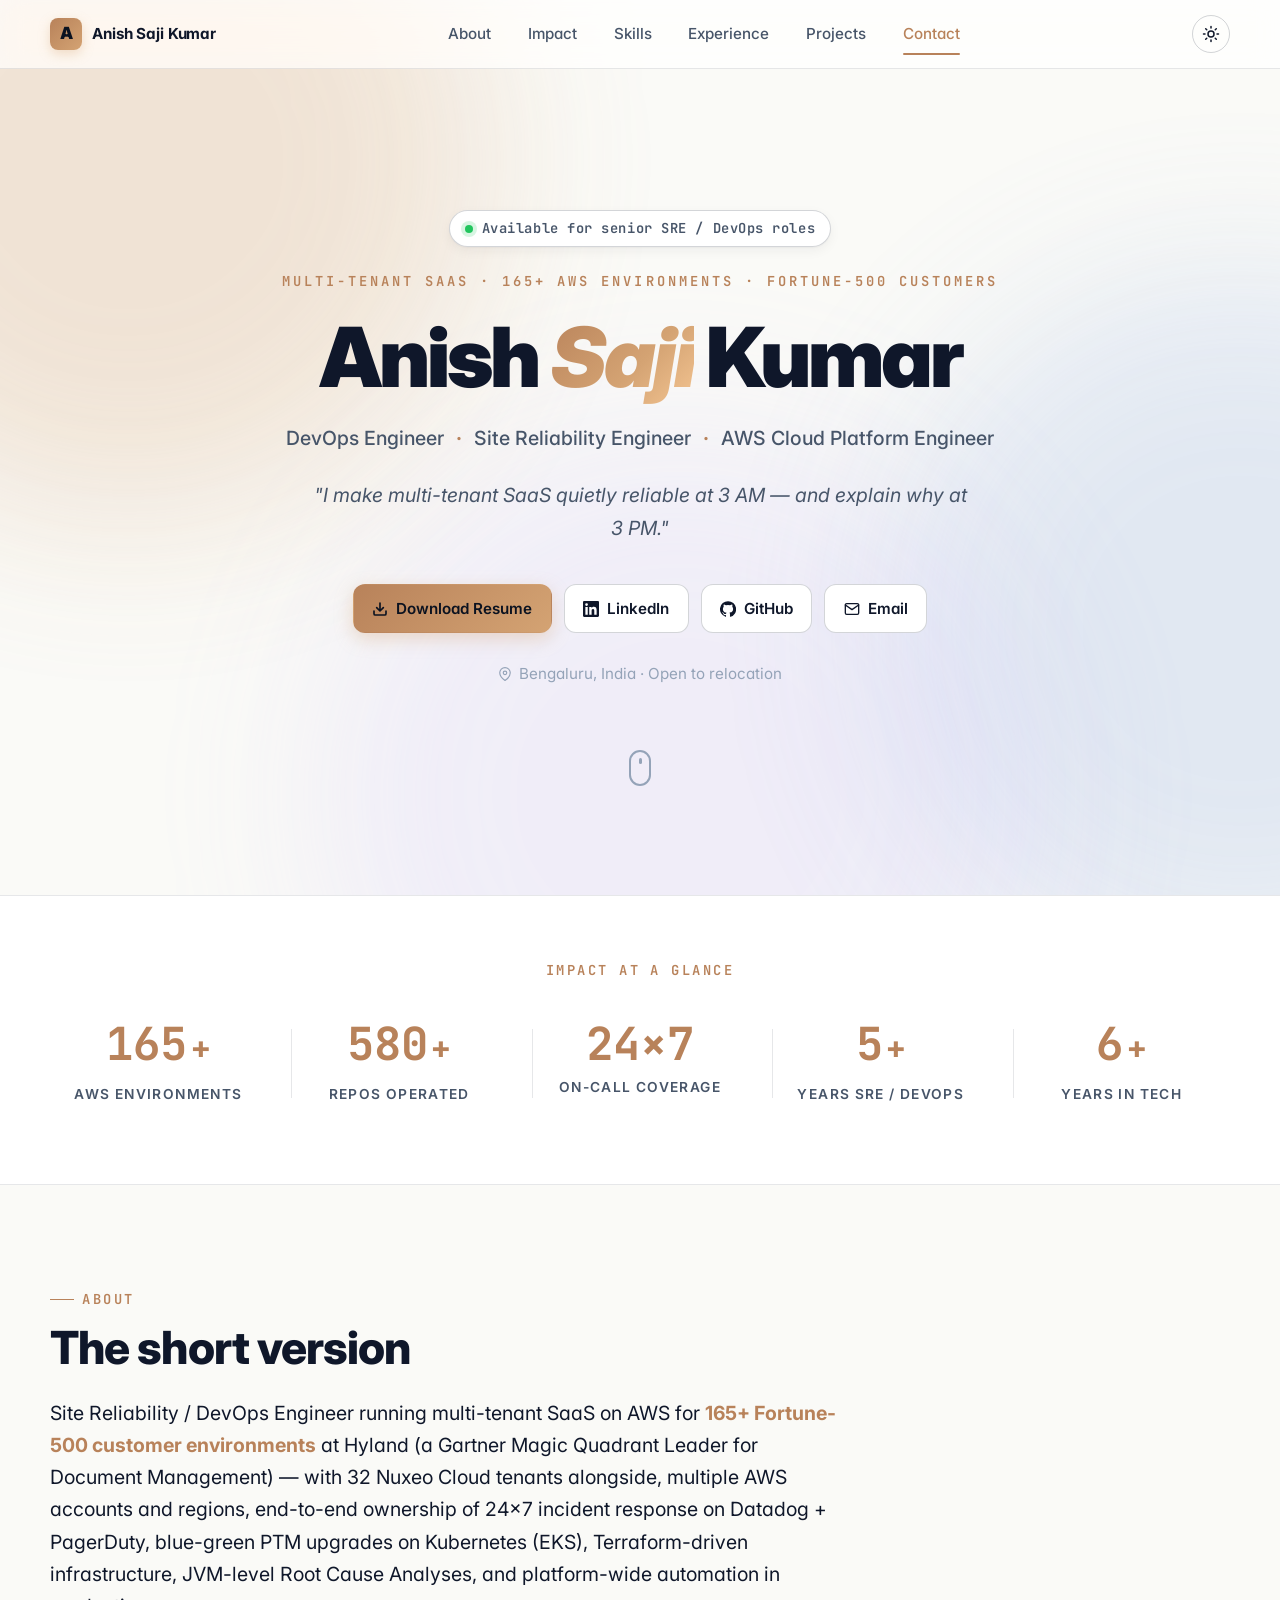
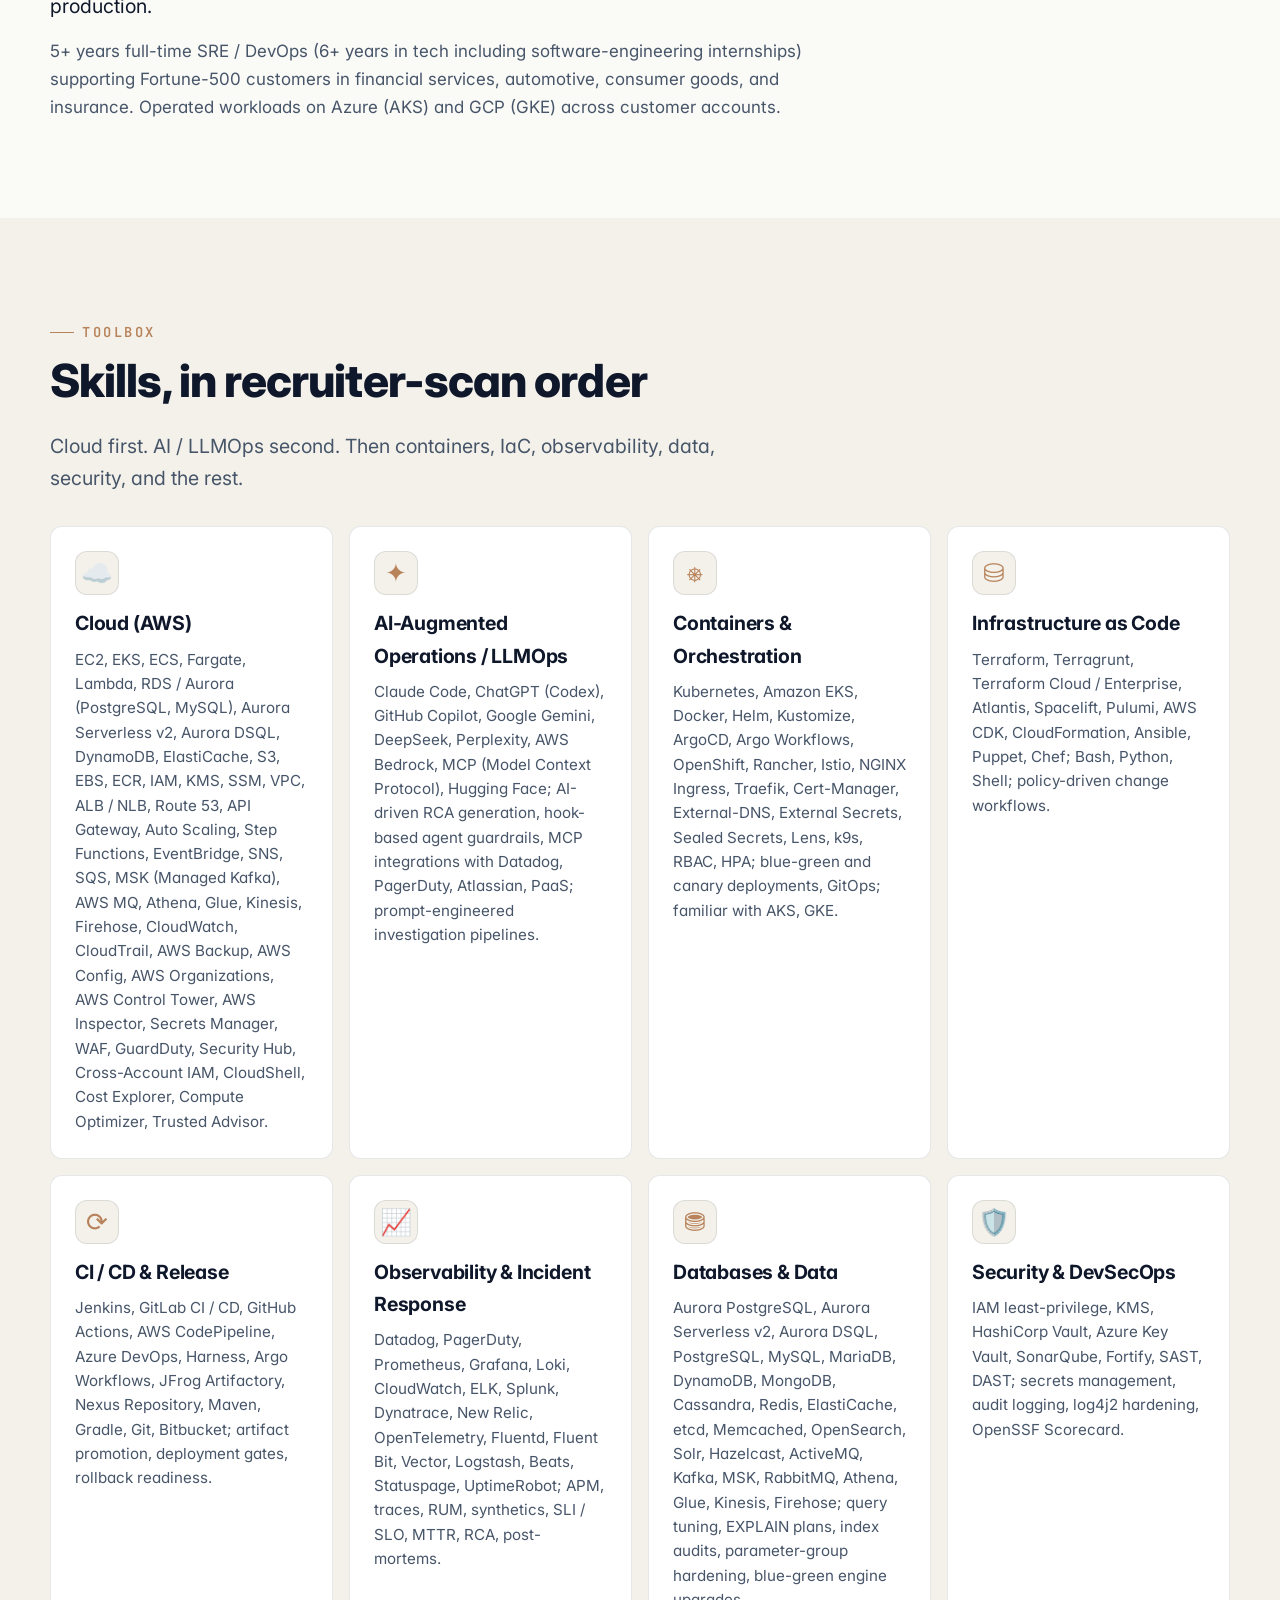
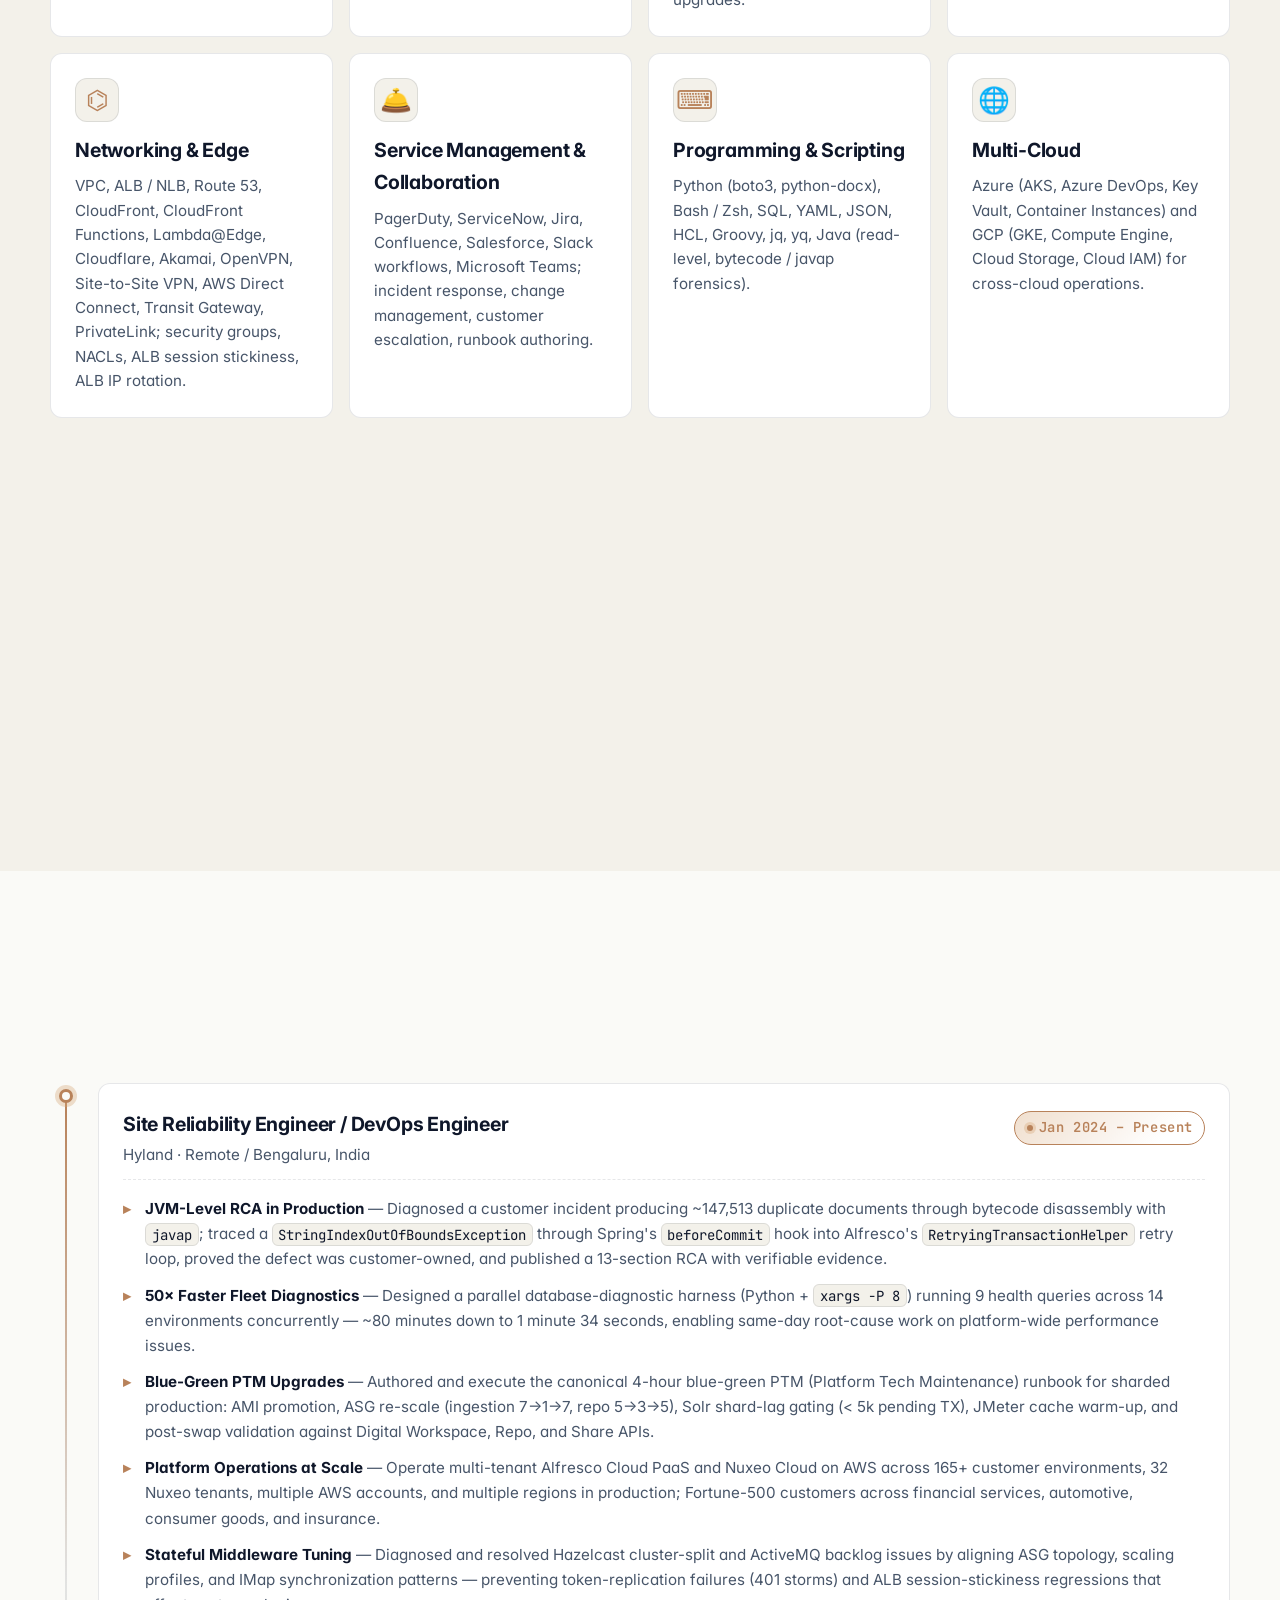
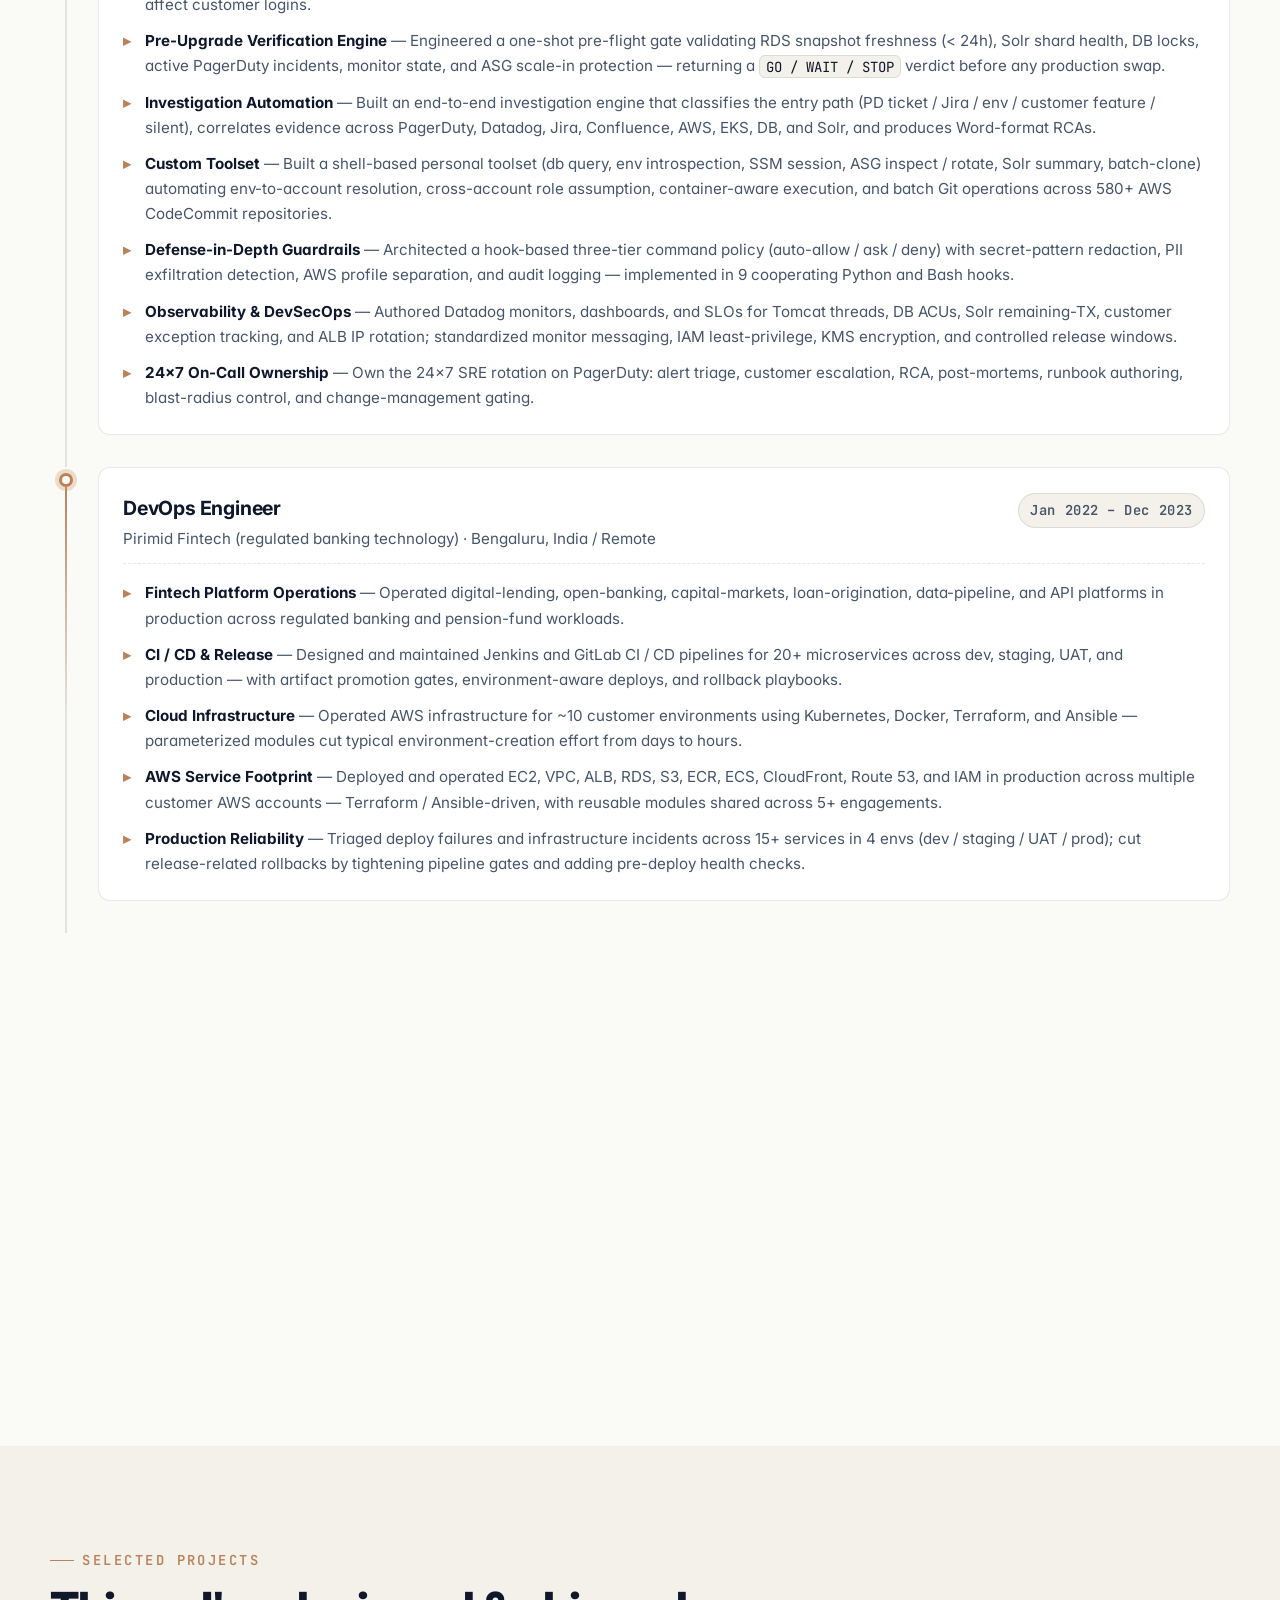
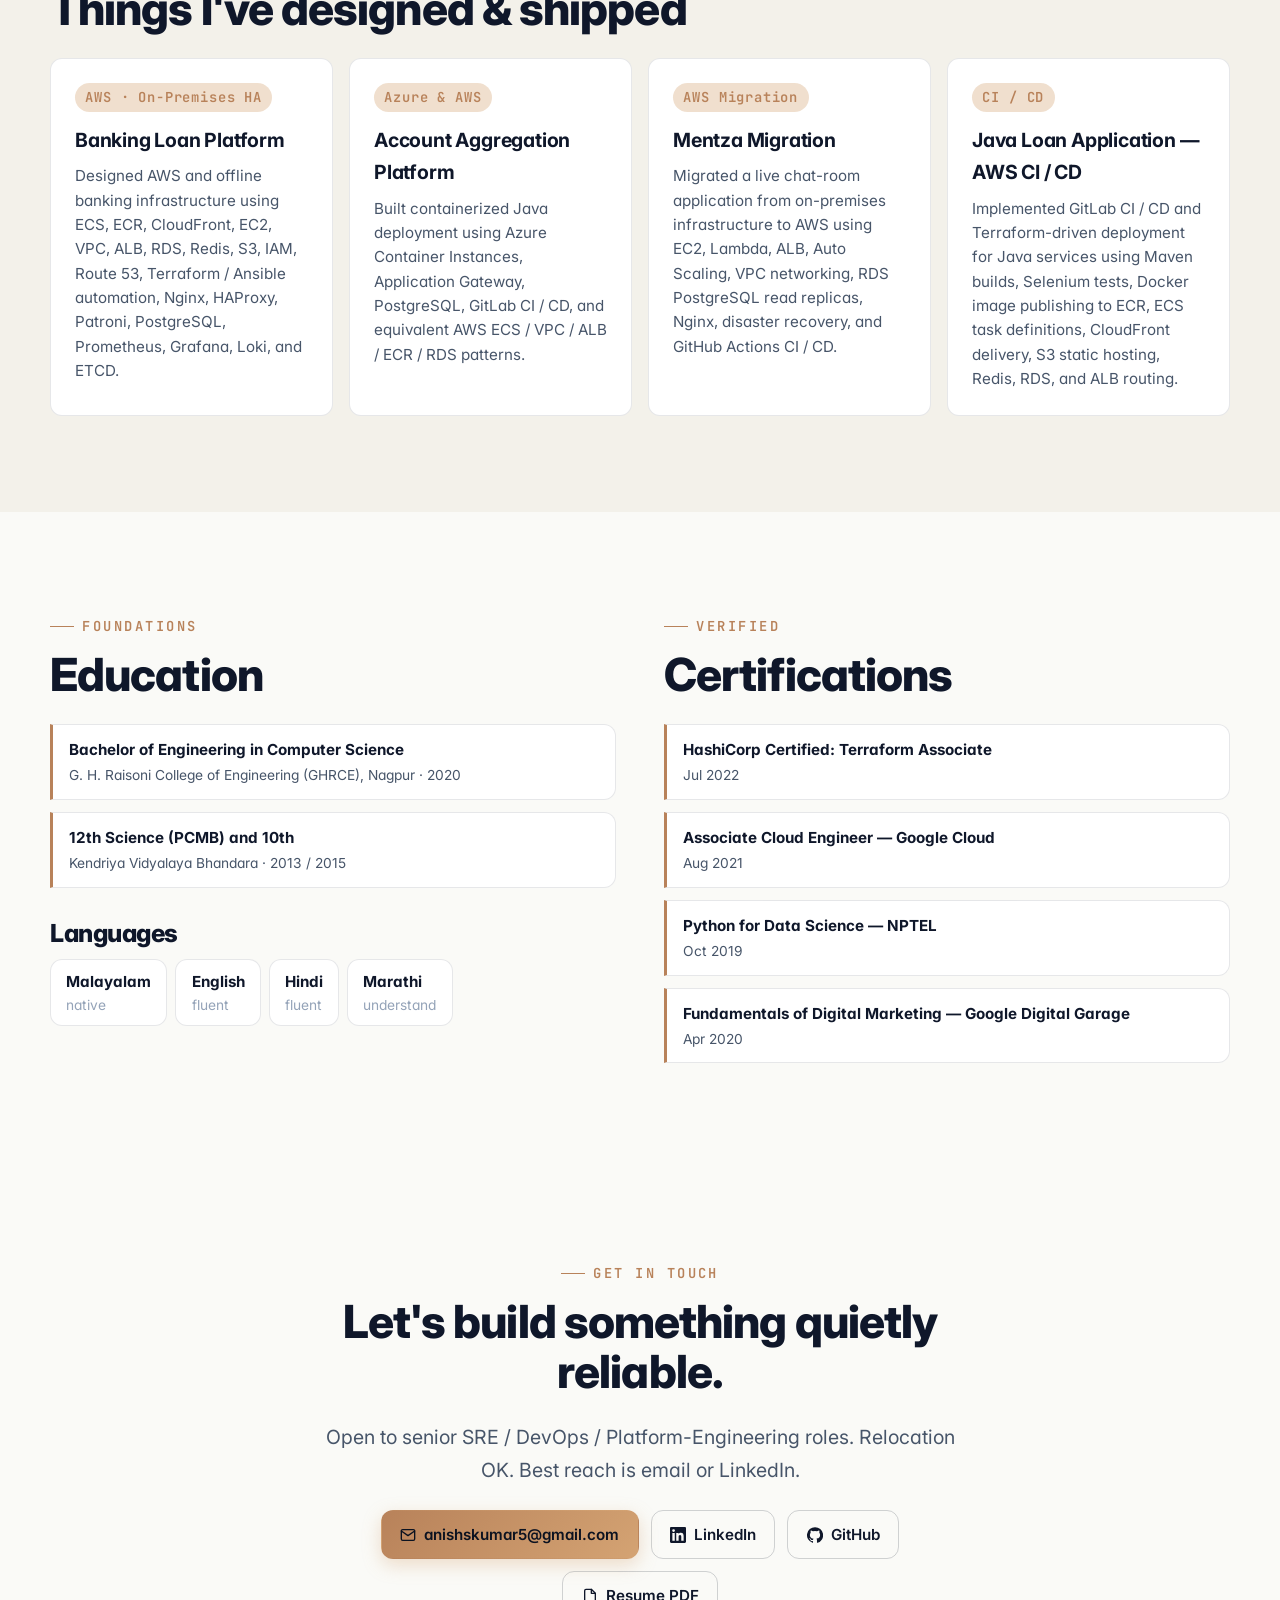
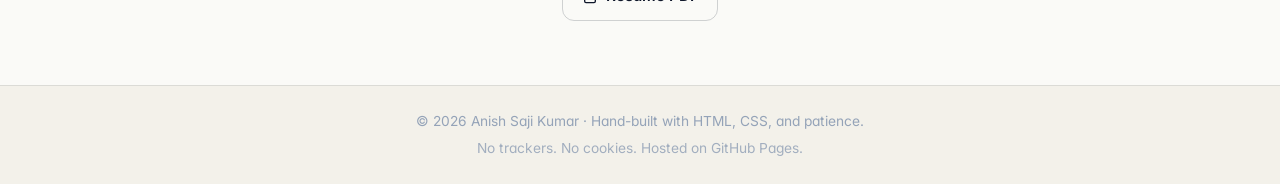
==== index.html @ 7e40dc69 "Publish portfolio site" ====
<!DOCTYPE html>
<html lang="en">
<head>
<meta charset="UTF-8" />
<meta name="viewport" content="width=device-width, initial-scale=1, viewport-fit=cover" />
<meta name="theme-color" content="#0b1220" />

<title>Anish Saji Kumar — Site Reliability / DevOps Engineer</title>
<meta name="description" content="Site Reliability and DevOps Engineer running multi-tenant SaaS on AWS for 165+ Fortune-500 customer environments. Kubernetes, Terraform, Datadog, PagerDuty, blue-green upgrades." />
<meta name="author" content="Anish Saji Kumar" />

<!-- Social cards on LinkedIn / Slack / Teams use these -->
<meta property="og:title" content="Anish Saji Kumar — SRE / DevOps Engineer" />
<meta property="og:description" content="Multi-tenant SaaS reliability across 165+ AWS environments. Kubernetes, Terraform, Datadog, blue-green upgrades, JVM-level RCAs." />
<meta property="og:type" content="profile" />
<meta name="twitter:card" content="summary_large_image" />

<link rel="icon" href="data:image/svg+xml,%3Csvg xmlns='http://www.w3.org/2000/svg' viewBox='0 0 64 64'%3E%3Crect width='64' height='64' rx='14' fill='%230b1220'/%3E%3Ctext x='50%25' y='58%25' font-family='Inter,Helvetica,Arial,sans-serif' font-size='32' font-weight='800' text-anchor='middle' fill='%23d4a373'%3EA%3C/text%3E%3C/svg%3E" />

<!-- Inter for prose, JetBrains Mono for tabular numbers -->
<link rel="preconnect" href="https://fonts.googleapis.com" />
<link rel="preconnect" href="https://fonts.gstatic.com" crossorigin />
<link href="https://fonts.googleapis.com/css2?family=Inter:wght@400;500;600;700;800;900&family=JetBrains+Mono:wght@500;600&display=swap" rel="stylesheet" />

<link rel="stylesheet" href="assets/style.css" />
</head>

<body>

<!-- Skip link for keyboard / screen-reader users -->
<a class="skip" href="#main">Skip to content</a>

<!-- Animated background mesh — pure CSS, GPU-friendly -->
<div class="bg-mesh" aria-hidden="true">
  <div class="bg-mesh__blob bg-mesh__blob--1"></div>
  <div class="bg-mesh__blob bg-mesh__blob--2"></div>
  <div class="bg-mesh__blob bg-mesh__blob--3"></div>
</div>

<!-- Top navigation -->
<header class="nav" role="banner">
  <div class="container nav__inner">
    <a class="nav__brand" href="#top" aria-label="Back to top">
      <span class="nav__mark">A</span>
      <span class="nav__name">Anish&nbsp;Saji&nbsp;Kumar</span>
    </a>
    <nav class="nav__links" aria-label="Section navigation">
      <a href="#about">About</a>
      <a href="#metrics">Impact</a>
      <a href="#skills">Skills</a>
      <a href="#experience">Experience</a>
      <a href="#projects">Projects</a>
      <a href="#contact">Contact</a>
    </nav>
    <button id="themeToggle" class="theme-toggle" type="button" aria-label="Toggle dark mode" title="Toggle dark / light">
      <svg class="theme-toggle__sun"  width="18" height="18" viewBox="0 0 24 24" fill="none" stroke="currentColor" stroke-width="2" stroke-linecap="round" stroke-linejoin="round" aria-hidden="true"><circle cx="12" cy="12" r="4"/><path d="M12 2v2M12 20v2M4.93 4.93l1.41 1.41M17.66 17.66l1.41 1.41M2 12h2M20 12h2M4.93 19.07l1.41-1.41M17.66 6.34l1.41-1.41"/></svg>
      <svg class="theme-toggle__moon" width="18" height="18" viewBox="0 0 24 24" fill="none" stroke="currentColor" stroke-width="2" stroke-linecap="round" stroke-linejoin="round" aria-hidden="true"><path d="M21 12.79A9 9 0 1 1 11.21 3 7 7 0 0 0 21 12.79z"/></svg>
    </button>
  </div>
</header>

<main id="main">

  <!-- ============== HERO ============== -->
  <section id="top" class="hero">
    <div class="container hero__inner">

      <span class="hero__pill">
        <span class="hero__pill-dot"></span>
        Available for senior SRE / DevOps roles
      </span>

      <p class="hero__kicker">MULTI-TENANT SAAS · 165+ AWS ENVIRONMENTS · FORTUNE-500 CUSTOMERS</p>

      <h1 class="hero__name">
        Anish <span class="hero__name-accent">Saji</span> Kumar
      </h1>

      <p class="hero__title">
        <span>DevOps Engineer</span>
        <span class="hero__title-sep">·</span>
        <span>Site Reliability Engineer</span>
        <span class="hero__title-sep">·</span>
        <span>AWS Cloud Platform Engineer</span>
      </p>

      <p class="hero__voice">"I make multi-tenant SaaS quietly reliable at 3&nbsp;AM — and explain why at 3&nbsp;PM."</p>

      <div class="hero__cta">
        <a class="btn btn--primary" href="assets/Anish_Saji_Kumar_Resume.pdf" target="_blank" rel="noopener">
          <svg width="16" height="16" viewBox="0 0 24 24" fill="none" stroke="currentColor" stroke-width="2.5" stroke-linecap="round" stroke-linejoin="round" aria-hidden="true"><path d="M21 15v4a2 2 0 0 1-2 2H5a2 2 0 0 1-2-2v-4M7 10l5 5 5-5M12 15V3"/></svg>
          Download Resume
        </a>
        <a class="btn btn--ghost" href="https://www.linkedin.com/in/anish-kumar-sre-devops" target="_blank" rel="noopener">
          <svg width="16" height="16" viewBox="0 0 24 24" fill="currentColor" aria-hidden="true"><path d="M20.45 20.45h-3.55v-5.57c0-1.33-.02-3.04-1.85-3.04-1.85 0-2.13 1.45-2.13 2.94v5.67H9.36V9h3.41v1.56h.05c.48-.9 1.64-1.85 3.37-1.85 3.6 0 4.27 2.37 4.27 5.46v6.28zM5.34 7.43a2.06 2.06 0 1 1 0-4.13 2.06 2.06 0 0 1 0 4.13zM7.12 20.45H3.56V9h3.56v11.45zM22.22 0H1.77C.79 0 0 .77 0 1.72v20.56C0 23.23.79 24 1.77 24h20.45C23.2 24 24 23.23 24 22.28V1.72C24 .77 23.2 0 22.22 0z"/></svg>
          LinkedIn
        </a>
        <a class="btn btn--ghost" href="https://github.com/ANISHSAJIKUMAR" target="_blank" rel="noopener">
          <svg width="16" height="16" viewBox="0 0 24 24" fill="currentColor" aria-hidden="true"><path d="M12 .3a12 12 0 0 0-3.79 23.4c.6.11.82-.26.82-.58v-2c-3.34.73-4.04-1.6-4.04-1.6-.55-1.39-1.34-1.76-1.34-1.76-1.08-.74.08-.73.08-.73 1.2.09 1.83 1.24 1.83 1.24 1.07 1.83 2.81 1.3 3.5 1 .1-.78.42-1.31.76-1.61-2.66-.3-5.47-1.33-5.47-5.93 0-1.31.47-2.38 1.24-3.22-.13-.3-.54-1.52.11-3.18 0 0 1-.32 3.3 1.23a11.5 11.5 0 0 1 6 0c2.3-1.55 3.3-1.23 3.3-1.23.65 1.66.24 2.88.12 3.18.77.84 1.23 1.91 1.23 3.22 0 4.61-2.81 5.62-5.49 5.92.43.37.81 1.1.81 2.22v3.29c0 .32.22.7.83.58A12 12 0 0 0 12 .3"/></svg>
          GitHub
        </a>
        <a class="btn btn--ghost" href="mailto:anishskumar5@gmail.com">
          <svg width="16" height="16" viewBox="0 0 24 24" fill="none" stroke="currentColor" stroke-width="2" stroke-linecap="round" stroke-linejoin="round" aria-hidden="true"><path d="M4 4h16c1.1 0 2 .9 2 2v12c0 1.1-.9 2-2 2H4c-1.1 0-2-.9-2-2V6c0-1.1.9-2 2-2z"/><polyline points="22,6 12,13 2,6"/></svg>
          Email
        </a>
      </div>

      <p class="hero__location">
        <svg width="14" height="14" viewBox="0 0 24 24" fill="none" stroke="currentColor" stroke-width="2" stroke-linecap="round" stroke-linejoin="round" aria-hidden="true"><path d="M21 10c0 7-9 13-9 13s-9-6-9-13a9 9 0 0 1 18 0z"/><circle cx="12" cy="10" r="3"/></svg>
        Bengaluru, India · Open to relocation
      </p>

      <a href="#metrics" class="hero__scroll" aria-label="Scroll down">
        <span class="hero__scroll-mouse"><span class="hero__scroll-wheel"></span></span>
      </a>
    </div>
  </section>

  <!-- ============== METRICS ============== -->
  <section id="metrics" class="metrics" aria-label="Impact at a glance">
    <div class="container">
      <p class="metrics__eyebrow">Impact at a glance</p>
      <div class="metrics__grid">
        <div class="metric" data-reveal><div class="metric__num" data-count="165">0</div><span class="metric__plus">+</span><div class="metric__lab">AWS Environments</div></div>
        <div class="metric" data-reveal><div class="metric__num" data-count="580">0</div><span class="metric__plus">+</span><div class="metric__lab">Repos Operated</div></div>
        <div class="metric" data-reveal><div class="metric__num metric__num--text">24×7</div><div class="metric__lab">On-Call Coverage</div></div>
        <div class="metric" data-reveal><div class="metric__num" data-count="5">0</div><span class="metric__plus">+</span><div class="metric__lab">Years SRE / DevOps</div></div>
        <div class="metric" data-reveal><div class="metric__num" data-count="6">0</div><span class="metric__plus">+</span><div class="metric__lab">Years in Tech</div></div>
      </div>
    </div>
  </section>

  <!-- ============== ABOUT ============== -->
  <section id="about" class="section">
    <div class="container">
      <p class="section__eyebrow" data-reveal>About</p>
      <h2 class="section__title" data-reveal>The short version</h2>

      <div class="about">
        <p class="about__lead" data-reveal>
          Site Reliability / DevOps Engineer running multi-tenant SaaS on AWS for
          <strong>165+ Fortune-500 customer environments</strong> at Hyland (a
          Gartner Magic Quadrant Leader for Document Management) — with 32 Nuxeo
          Cloud tenants alongside, multiple AWS accounts and regions, end-to-end
          ownership of 24×7 incident response on Datadog + PagerDuty,
          blue-green PTM upgrades on Kubernetes (EKS), Terraform-driven
          infrastructure, JVM-level Root Cause Analyses, and platform-wide
          automation in production.
        </p>
        <p class="about__body" data-reveal>
          5+ years full-time SRE / DevOps (6+ years in tech including
          software-engineering internships) supporting Fortune-500 customers
          in financial services, automotive, consumer goods, and insurance.
          Operated workloads on Azure (AKS) and GCP (GKE) across customer
          accounts.
        </p>
      </div>
    </div>
  </section>

  <!-- ============== SKILLS ============== -->
  <section id="skills" class="section section--alt">
    <div class="container">
      <p class="section__eyebrow" data-reveal>Toolbox</p>
      <h2 class="section__title" data-reveal>Skills, in recruiter-scan order</h2>
      <p class="section__sub" data-reveal>Cloud first. AI / LLMOps second. Then containers, IaC, observability, data, security, and the rest.</p>

      <div class="skills">

        <article class="skill" data-reveal>
          <div class="skill__icon" aria-hidden="true">☁️</div>
          <h3>Cloud (AWS)</h3>
          <p>EC2, EKS, ECS, Fargate, Lambda, RDS / Aurora (PostgreSQL, MySQL), Aurora Serverless v2, Aurora DSQL, DynamoDB, ElastiCache, S3, EBS, ECR, IAM, KMS, SSM, VPC, ALB / NLB, Route&nbsp;53, API Gateway, Auto Scaling, Step Functions, EventBridge, SNS, SQS, MSK (Managed Kafka), AWS MQ, Athena, Glue, Kinesis, Firehose, CloudWatch, CloudTrail, AWS Backup, AWS Config, AWS Organizations, AWS Control Tower, AWS Inspector, Secrets Manager, WAF, GuardDuty, Security Hub, Cross-Account IAM, CloudShell, Cost Explorer, Compute Optimizer, Trusted Advisor.</p>
        </article>

        <article class="skill" data-reveal>
          <div class="skill__icon" aria-hidden="true">✦</div>
          <h3>AI-Augmented Operations / LLMOps</h3>
          <p>Claude Code, ChatGPT (Codex), GitHub Copilot, Google Gemini, DeepSeek, Perplexity, AWS Bedrock, MCP (Model Context Protocol), Hugging Face; AI-driven RCA generation, hook-based agent guardrails, MCP integrations with Datadog, PagerDuty, Atlassian, PaaS; prompt-engineered investigation pipelines.</p>
        </article>

        <article class="skill" data-reveal>
          <div class="skill__icon" aria-hidden="true">⎈</div>
          <h3>Containers &amp; Orchestration</h3>
          <p>Kubernetes, Amazon EKS, Docker, Helm, Kustomize, ArgoCD, Argo Workflows, OpenShift, Rancher, Istio, NGINX Ingress, Traefik, Cert-Manager, External-DNS, External Secrets, Sealed Secrets, Lens, k9s, RBAC, HPA; blue-green and canary deployments, GitOps; familiar with AKS, GKE.</p>
        </article>

        <article class="skill" data-reveal>
          <div class="skill__icon" aria-hidden="true">⛁</div>
          <h3>Infrastructure as Code</h3>
          <p>Terraform, Terragrunt, Terraform Cloud / Enterprise, Atlantis, Spacelift, Pulumi, AWS CDK, CloudFormation, Ansible, Puppet, Chef; Bash, Python, Shell; policy-driven change workflows.</p>
        </article>

        <article class="skill" data-reveal>
          <div class="skill__icon" aria-hidden="true">⟳</div>
          <h3>CI / CD &amp; Release</h3>
          <p>Jenkins, GitLab CI / CD, GitHub Actions, AWS CodePipeline, Azure DevOps, Harness, Argo Workflows, JFrog Artifactory, Nexus Repository, Maven, Gradle, Git, Bitbucket; artifact promotion, deployment gates, rollback readiness.</p>
        </article>

        <article class="skill" data-reveal>
          <div class="skill__icon" aria-hidden="true">📈</div>
          <h3>Observability &amp; Incident Response</h3>
          <p>Datadog, PagerDuty, Prometheus, Grafana, Loki, CloudWatch, ELK, Splunk, Dynatrace, New Relic, OpenTelemetry, Fluentd, Fluent Bit, Vector, Logstash, Beats, Statuspage, UptimeRobot; APM, traces, RUM, synthetics, SLI / SLO, MTTR, RCA, post-mortems.</p>
        </article>

        <article class="skill" data-reveal>
          <div class="skill__icon" aria-hidden="true">⛃</div>
          <h3>Databases &amp; Data</h3>
          <p>Aurora PostgreSQL, Aurora Serverless v2, Aurora DSQL, PostgreSQL, MySQL, MariaDB, DynamoDB, MongoDB, Cassandra, Redis, ElastiCache, etcd, Memcached, OpenSearch, Solr, Hazelcast, ActiveMQ, Kafka, MSK, RabbitMQ, Athena, Glue, Kinesis, Firehose; query tuning, EXPLAIN plans, index audits, parameter-group hardening, blue-green engine upgrades.</p>
        </article>

        <article class="skill" data-reveal>
          <div class="skill__icon" aria-hidden="true">🛡️</div>
          <h3>Security &amp; DevSecOps</h3>
          <p>IAM least-privilege, KMS, HashiCorp Vault, Azure Key Vault, SonarQube, Fortify, SAST, DAST; secrets management, audit logging, log4j2 hardening, OpenSSF Scorecard.</p>
        </article>

        <article class="skill" data-reveal>
          <div class="skill__icon" aria-hidden="true">⌬</div>
          <h3>Networking &amp; Edge</h3>
          <p>VPC, ALB / NLB, Route 53, CloudFront, CloudFront Functions, Lambda@Edge, Cloudflare, Akamai, OpenVPN, Site-to-Site VPN, AWS Direct Connect, Transit Gateway, PrivateLink; security groups, NACLs, ALB session stickiness, ALB IP rotation.</p>
        </article>

        <article class="skill" data-reveal>
          <div class="skill__icon" aria-hidden="true">🛎️</div>
          <h3>Service Management &amp; Collaboration</h3>
          <p>PagerDuty, ServiceNow, Jira, Confluence, Salesforce, Slack workflows, Microsoft Teams; incident response, change management, customer escalation, runbook authoring.</p>
        </article>

        <article class="skill" data-reveal>
          <div class="skill__icon" aria-hidden="true">⌨</div>
          <h3>Programming &amp; Scripting</h3>
          <p>Python (boto3, python-docx), Bash / Zsh, SQL, YAML, JSON, HCL, Groovy, jq, yq, Java (read-level, bytecode / javap forensics).</p>
        </article>

        <article class="skill" data-reveal>
          <div class="skill__icon" aria-hidden="true">🌐</div>
          <h3>Multi-Cloud</h3>
          <p>Azure (AKS, Azure DevOps, Key Vault, Container Instances) and GCP (GKE, Compute Engine, Cloud Storage, Cloud IAM) for cross-cloud operations.</p>
        </article>

        <article class="skill" data-reveal>
          <div class="skill__icon" aria-hidden="true">⚙</div>
          <h3>Practices</h3>
          <p>Cost Optimization (FinOps), Performance Engineering (JMeter, k6), Postgres / MySQL Performance Tuning, JVM Bytecode Forensics, Capacity Planning, Disaster Recovery, Change Management, Customer Escalation Communication.</p>
        </article>

      </div>
    </div>
  </section>

  <!-- ============== EXPERIENCE ============== -->
  <section id="experience" class="section">
    <div class="container">
      <p class="section__eyebrow" data-reveal>Career</p>
      <h2 class="section__title" data-reveal>Where I've shipped</h2>

      <div class="timeline">

        <article class="job" data-reveal>
          <div class="job__rail"><span class="job__dot"></span></div>
          <div class="job__body">
            <header class="job__head">
              <div>
                <h3 class="job__role">Site Reliability Engineer / DevOps Engineer</h3>
                <p class="job__company">Hyland · Remote / Bengaluru, India</p>
              </div>
              <span class="job__dates job__dates--now">
                <span class="job__dates-dot"></span> Jan 2024 – Present
              </span>
            </header>
            <ul class="job__bullets">
              <li><strong>JVM-Level RCA in Production</strong> — Diagnosed a customer incident producing ~147,513 duplicate documents through bytecode disassembly with <code>javap</code>; traced a <code>StringIndexOutOfBoundsException</code> through Spring's <code>beforeCommit</code> hook into Alfresco's <code>RetryingTransactionHelper</code> retry loop, proved the defect was customer-owned, and published a 13-section RCA with verifiable evidence.</li>
              <li><strong>50× Faster Fleet Diagnostics</strong> — Designed a parallel database-diagnostic harness (Python + <code>xargs -P 8</code>) running 9 health queries across 14 environments concurrently — ~80&nbsp;minutes down to 1&nbsp;minute&nbsp;34&nbsp;seconds, enabling same-day root-cause work on platform-wide performance issues.</li>
              <li><strong>Blue-Green PTM Upgrades</strong> — Authored and execute the canonical 4-hour blue-green PTM (Platform Tech Maintenance) runbook for sharded production: AMI promotion, ASG re-scale (ingestion 7→1→7, repo 5→3→5), Solr shard-lag gating (&lt;&nbsp;5k pending TX), JMeter cache warm-up, and post-swap validation against Digital Workspace, Repo, and Share APIs.</li>
              <li><strong>Platform Operations at Scale</strong> — Operate multi-tenant Alfresco Cloud PaaS and Nuxeo Cloud on AWS across 165+ customer environments, 32 Nuxeo tenants, multiple AWS accounts, and multiple regions in production; Fortune-500 customers across financial services, automotive, consumer goods, and insurance.</li>
              <li><strong>Stateful Middleware Tuning</strong> — Diagnosed and resolved Hazelcast cluster-split and ActiveMQ backlog issues by aligning ASG topology, scaling profiles, and IMap synchronization patterns — preventing token-replication failures (401 storms) and ALB session-stickiness regressions that affect customer logins.</li>
              <li><strong>Pre-Upgrade Verification Engine</strong> — Engineered a one-shot pre-flight gate validating RDS snapshot freshness (&lt;&nbsp;24h), Solr shard health, DB locks, active PagerDuty incidents, monitor state, and ASG scale-in protection — returning a <code>GO / WAIT / STOP</code> verdict before any production swap.</li>
              <li><strong>Investigation Automation</strong> — Built an end-to-end investigation engine that classifies the entry path (PD ticket / Jira / env / customer feature / silent), correlates evidence across PagerDuty, Datadog, Jira, Confluence, AWS, EKS, DB, and Solr, and produces Word-format RCAs.</li>
              <li><strong>Custom Toolset</strong> — Built a shell-based personal toolset (db query, env introspection, SSM session, ASG inspect / rotate, Solr summary, batch-clone) automating env-to-account resolution, cross-account role assumption, container-aware execution, and batch Git operations across 580+ AWS CodeCommit repositories.</li>
              <li><strong>Defense-in-Depth Guardrails</strong> — Architected a hook-based three-tier command policy (auto-allow / ask / deny) with secret-pattern redaction, PII exfiltration detection, AWS profile separation, and audit logging — implemented in 9 cooperating Python and Bash hooks.</li>
              <li><strong>Observability &amp; DevSecOps</strong> — Authored Datadog monitors, dashboards, and SLOs for Tomcat threads, DB ACUs, Solr remaining-TX, customer exception tracking, and ALB IP rotation; standardized monitor messaging, IAM least-privilege, KMS encryption, and controlled release windows.</li>
              <li><strong>24×7 On-Call Ownership</strong> — Own the 24×7 SRE rotation on PagerDuty: alert triage, customer escalation, RCA, post-mortems, runbook authoring, blast-radius control, and change-management gating.</li>
            </ul>
          </div>
        </article>

        <article class="job" data-reveal>
          <div class="job__rail"><span class="job__dot"></span></div>
          <div class="job__body">
            <header class="job__head">
              <div>
                <h3 class="job__role">DevOps Engineer</h3>
                <p class="job__company">Pirimid Fintech (regulated banking technology) · Bengaluru, India / Remote</p>
              </div>
              <span class="job__dates">Jan 2022 – Dec 2023</span>
            </header>
            <ul class="job__bullets">
              <li><strong>Fintech Platform Operations</strong> — Operated digital-lending, open-banking, capital-markets, loan-origination, data-pipeline, and API platforms in production across regulated banking and pension-fund workloads.</li>
              <li><strong>CI / CD &amp; Release</strong> — Designed and maintained Jenkins and GitLab CI / CD pipelines for 20+ microservices across dev, staging, UAT, and production — with artifact promotion gates, environment-aware deploys, and rollback playbooks.</li>
              <li><strong>Cloud Infrastructure</strong> — Operated AWS infrastructure for ~10 customer environments using Kubernetes, Docker, Terraform, and Ansible — parameterized modules cut typical environment-creation effort from days to hours.</li>
              <li><strong>AWS Service Footprint</strong> — Deployed and operated EC2, VPC, ALB, RDS, S3, ECR, ECS, CloudFront, Route 53, and IAM in production across multiple customer AWS accounts — Terraform / Ansible-driven, with reusable modules shared across 5+ engagements.</li>
              <li><strong>Production Reliability</strong> — Triaged deploy failures and infrastructure incidents across 15+ services in 4 envs (dev / staging / UAT / prod); cut release-related rollbacks by tightening pipeline gates and adding pre-deploy health checks.</li>
            </ul>
          </div>
        </article>

        <article class="job" data-reveal>
          <div class="job__rail"><span class="job__dot"></span></div>
          <div class="job__body">
            <header class="job__head">
              <div>
                <h3 class="job__role">DevOps Engineer</h3>
                <p class="job__company">TivonaGlobal Technologies (managed cloud services) · Chennai, India</p>
              </div>
              <span class="job__dates">Jan 2021 – Dec 2021</span>
            </header>
            <ul class="job__bullets">
              <li><strong>Multi-Cloud Operations</strong> — Operated managed-cloud and DevOps engagements for SaaS, EdTech, and financial-research customers across AWS, Azure, and GCP in production.</li>
              <li><strong>CI / CD &amp; Automation</strong> — Built CI / CD pipelines (Jenkins + GitLab + GitHub Actions) for containerized workloads on EKS / GKE — automated provisioning via Terraform, image scanning, and zero-downtime rolling updates.</li>
              <li><strong>Cost Optimization (FinOps)</strong> — Led cloud-cost optimization (FinOps) reviews on AWS and GCP — right-sizing, reserved capacity, idle-resource cleanup — supporting customers with multi-million-dollar annual cloud spend.</li>
            </ul>
          </div>
        </article>

      </div>

      <p class="job__early" data-reveal>
        <strong>Early experience:</strong> Software Engineering internships at
        XtroviX Technologies (Pune, Nov 2019 – May 2020) and SmartDigital
        WebNMobile (Nagpur, May – Jun 2018) — Java, Python, C++, Git, Linux,
        APIs, SDLC workflows.
      </p>
    </div>
  </section>

  <!-- ============== PROJECTS ============== -->
  <section id="projects" class="section section--alt">
    <div class="container">
      <p class="section__eyebrow" data-reveal>Selected projects</p>
      <h2 class="section__title" data-reveal>Things I've designed &amp; shipped</h2>

      <div class="projects">
        <article class="project" data-reveal>
          <span class="project__tag">AWS · On-Premises HA</span>
          <h3>Banking Loan Platform</h3>
          <p>Designed AWS and offline banking infrastructure using ECS, ECR, CloudFront, EC2, VPC, ALB, RDS, Redis, S3, IAM, Route 53, Terraform / Ansible automation, Nginx, HAProxy, Patroni, PostgreSQL, Prometheus, Grafana, Loki, and ETCD.</p>
        </article>
        <article class="project" data-reveal>
          <span class="project__tag">Azure &amp; AWS</span>
          <h3>Account Aggregation Platform</h3>
          <p>Built containerized Java deployment using Azure Container Instances, Application Gateway, PostgreSQL, GitLab CI / CD, and equivalent AWS ECS / VPC / ALB / ECR / RDS patterns.</p>
        </article>
        <article class="project" data-reveal>
          <span class="project__tag">AWS Migration</span>
          <h3>Mentza Migration</h3>
          <p>Migrated a live chat-room application from on-premises infrastructure to AWS using EC2, Lambda, ALB, Auto Scaling, VPC networking, RDS PostgreSQL read replicas, Nginx, disaster recovery, and GitHub Actions CI / CD.</p>
        </article>
        <article class="project" data-reveal>
          <span class="project__tag">CI / CD</span>
          <h3>Java Loan Application — AWS CI / CD</h3>
          <p>Implemented GitLab CI / CD and Terraform-driven deployment for Java services using Maven builds, Selenium tests, Docker image publishing to ECR, ECS task definitions, CloudFront delivery, S3 static hosting, Redis, RDS, and ALB routing.</p>
        </article>
      </div>
    </div>
  </section>

  <!-- ============== EDUCATION + CERTS ============== -->
  <section id="education" class="section">
    <div class="container two-col">

      <div data-reveal>
        <p class="section__eyebrow">Foundations</p>
        <h2 class="section__title">Education</h2>
        <ul class="plain-list">
          <li>
            <strong>Bachelor of Engineering in Computer Science</strong>
            <span>G. H. Raisoni College of Engineering (GHRCE), Nagpur · 2020</span>
          </li>
          <li>
            <strong>12th Science (PCMB) and 10th</strong>
            <span>Kendriya Vidyalaya Bhandara · 2013 / 2015</span>
          </li>
        </ul>

        <h3 class="section__title section__title--small">Languages</h3>
        <p class="lang-row">
          <span class="lang"><strong>Malayalam</strong><span>native</span></span>
          <span class="lang"><strong>English</strong><span>fluent</span></span>
          <span class="lang"><strong>Hindi</strong><span>fluent</span></span>
          <span class="lang"><strong>Marathi</strong><span>understand</span></span>
        </p>
      </div>

      <div data-reveal>
        <p class="section__eyebrow">Verified</p>
        <h2 class="section__title">Certifications</h2>
        <ul class="plain-list">
          <li><strong>HashiCorp Certified: Terraform Associate</strong><span>Jul 2022</span></li>
          <li><strong>Associate Cloud Engineer — Google Cloud</strong><span>Aug 2021</span></li>
          <li><strong>Python for Data Science — NPTEL</strong><span>Oct 2019</span></li>
          <li><strong>Fundamentals of Digital Marketing — Google Digital Garage</strong><span>Apr 2020</span></li>
        </ul>
      </div>

    </div>
  </section>

  <!-- ============== CONTACT ============== -->
  <section id="contact" class="section section--contact">
    <div class="container contact" data-reveal>
      <p class="section__eyebrow">Get in touch</p>
      <h2 class="section__title">Let's build something quietly reliable.</h2>
      <p class="section__lead">
        Open to senior SRE / DevOps / Platform-Engineering roles.
        Relocation OK. Best reach is email or LinkedIn.
      </p>
      <div class="contact__buttons">
        <a class="btn btn--primary" href="mailto:anishskumar5@gmail.com">
          <svg width="16" height="16" viewBox="0 0 24 24" fill="none" stroke="currentColor" stroke-width="2" stroke-linecap="round" stroke-linejoin="round" aria-hidden="true"><path d="M4 4h16c1.1 0 2 .9 2 2v12c0 1.1-.9 2-2 2H4c-1.1 0-2-.9-2-2V6c0-1.1.9-2 2-2z"/><polyline points="22,6 12,13 2,6"/></svg>
          anishskumar5@gmail.com
        </a>
        <a class="btn btn--outline" href="https://www.linkedin.com/in/anish-kumar-sre-devops" target="_blank" rel="noopener">
          <svg width="16" height="16" viewBox="0 0 24 24" fill="currentColor" aria-hidden="true"><path d="M20.45 20.45h-3.55v-5.57c0-1.33-.02-3.04-1.85-3.04-1.85 0-2.13 1.45-2.13 2.94v5.67H9.36V9h3.41v1.56h.05c.48-.9 1.64-1.85 3.37-1.85 3.6 0 4.27 2.37 4.27 5.46v6.28zM5.34 7.43a2.06 2.06 0 1 1 0-4.13 2.06 2.06 0 0 1 0 4.13zM7.12 20.45H3.56V9h3.56v11.45zM22.22 0H1.77C.79 0 0 .77 0 1.72v20.56C0 23.23.79 24 1.77 24h20.45C23.2 24 24 23.23 24 22.28V1.72C24 .77 23.2 0 22.22 0z"/></svg>
          LinkedIn
        </a>
        <a class="btn btn--outline" href="https://github.com/ANISHSAJIKUMAR" target="_blank" rel="noopener">
          <svg width="16" height="16" viewBox="0 0 24 24" fill="currentColor" aria-hidden="true"><path d="M12 .3a12 12 0 0 0-3.79 23.4c.6.11.82-.26.82-.58v-2c-3.34.73-4.04-1.6-4.04-1.6-.55-1.39-1.34-1.76-1.34-1.76-1.08-.74.08-.73.08-.73 1.2.09 1.83 1.24 1.83 1.24 1.07 1.83 2.81 1.3 3.5 1 .1-.78.42-1.31.76-1.61-2.66-.3-5.47-1.33-5.47-5.93 0-1.31.47-2.38 1.24-3.22-.13-.3-.54-1.52.11-3.18 0 0 1-.32 3.3 1.23a11.5 11.5 0 0 1 6 0c2.3-1.55 3.3-1.23 3.3-1.23.65 1.66.24 2.88.12 3.18.77.84 1.23 1.91 1.23 3.22 0 4.61-2.81 5.62-5.49 5.92.43.37.81 1.1.81 2.22v3.29c0 .32.22.7.83.58A12 12 0 0 0 12 .3"/></svg>
          GitHub
        </a>
        <a class="btn btn--outline" href="assets/Anish_Saji_Kumar_Resume.pdf" target="_blank" rel="noopener">
          <svg width="16" height="16" viewBox="0 0 24 24" fill="none" stroke="currentColor" stroke-width="2" stroke-linecap="round" stroke-linejoin="round" aria-hidden="true"><path d="M14 2H6a2 2 0 0 0-2 2v16a2 2 0 0 0 2 2h12a2 2 0 0 0 2-2V8z"/><polyline points="14 2 14 8 20 8"/></svg>
          Resume PDF
        </a>
      </div>
    </div>
  </section>

</main>

<footer class="footer">
  <div class="container footer__inner">
    <p>© <span id="year">2026</span> Anish Saji Kumar · Hand-built with HTML, CSS, and patience.</p>
    <p class="footer__sub">No trackers. No cookies. Hosted on GitHub Pages.</p>
  </div>
</footer>

<script src="assets/script.js" defer></script>

</body>
</html>
---- assets/style.css ----
/* =====================================================================
   Anish Saji Kumar — portfolio stylesheet
   ---------------------------------------------------------------------
   Hand-written. No framework, no build step. Organised top-to-bottom
   the same way the page renders so it is easy to scan.

     1.  Tokens — colours, type scale, spacing, motion
     2.  Reset + base
     3.  Layout primitives — container, section, two-col
     4.  Background mesh (animated blobs behind everything)
     5.  Skip link + top navigation + theme toggle
     6.  Hero
     7.  Buttons
     8.  Metric ribbon
     9.  About
     10. Skills grid
     11. Experience timeline
     12. Projects grid
     13. Education + Languages + Certs
     14. Contact
     15. Footer
     16. Reveal-on-scroll
     17. Print
     18. Reduced-motion + small-screen tweaks
   ===================================================================== */


/* ---------------------------------------------------------------------
   1. TOKENS — single source of truth for colour, type, spacing, motion
   --------------------------------------------------------------------- */
:root {
  /* Brand accent — warm bronze, distinctive without being flashy */
  --bronze:       #b8825a;
  --bronze-soft:  #d4a373;
  --bronze-glow:  rgba(212, 163, 115, 0.35);

  /* Light-mode palette — paper-warm, not stark white */
  --bg:           #fafaf7;
  --bg-alt:       #f3f1ea;
  --bg-card:      #ffffff;
  --bg-glass:     rgba(255, 255, 255, 0.72);
  --fg:           #0f172a;
  --ink-1:        #0f172a;
  --ink-2:        #475569;
  --ink-3:        #94a3b8;
  --line:         rgba(15, 23, 42, 0.10);
  --line-strong:  rgba(15, 23, 42, 0.18);
  --shadow-1:     0 1px 2px rgba(15, 23, 42, 0.04), 0 4px 12px rgba(15, 23, 42, 0.05);
  --shadow-2:     0 12px 32px rgba(15, 23, 42, 0.10);
  --shadow-glow:  0 0 0 1px var(--bronze-glow), 0 18px 50px rgba(184, 130, 90, 0.18);

  /* Mesh-blob colours for light mode — soft, washed */
  --mesh-1: rgba(212, 163, 115, 0.30);
  --mesh-2: rgba(135, 169, 226, 0.25);
  --mesh-3: rgba(196, 181, 253, 0.22);

  /* Fluid type scale — clamp(min, preferred, max). One scale, all sizes. */
  --fs-xs:   clamp(0.78rem, 0.74rem + 0.18vw, 0.86rem);
  --fs-sm:   clamp(0.88rem, 0.84rem + 0.20vw, 0.95rem);
  --fs-base: clamp(0.98rem, 0.93rem + 0.25vw, 1.06rem);
  --fs-md:   clamp(1.10rem, 1.03rem + 0.35vw, 1.22rem);
  --fs-lg:   clamp(1.28rem, 1.18rem + 0.55vw, 1.55rem);
  --fs-xl:   clamp(1.55rem, 1.40rem + 0.85vw, 2.05rem);
  --fs-2xl:  clamp(2.00rem, 1.70rem + 1.50vw, 2.85rem);
  --fs-3xl:  clamp(2.60rem, 2.15rem + 2.45vw, 4.20rem);
  --fs-4xl:  clamp(3.00rem, 2.30rem + 3.60vw, 5.50rem);

  /* Spacing scale — also fluid where vertical rhythm needs to breathe */
  --sp-1: 0.25rem; --sp-2: 0.5rem;  --sp-3: 0.75rem;
  --sp-4: 1rem;    --sp-5: 1.5rem;  --sp-6: 2rem;
  --sp-7: 3rem;    --sp-8: 4rem;    --sp-9: 6rem;
  --sp-section: clamp(3.5rem, 2rem + 5vw, 7rem);

  /* Layer + radii + motion */
  --radius-1: 6px;
  --radius-2: 12px;
  --radius-3: 20px;
  --radius-pill: 999px;
  --t-fast:   140ms cubic-bezier(.4,0,.2,1);
  --t-medium: 280ms cubic-bezier(.4,0,.2,1);
  --t-slow:   560ms cubic-bezier(.16,1,.3,1);

  --container-max: 1180px;
  --nav-h: 68px;

  color-scheme: light;
}

/* Dark mode — kicks in via OS preference OR manual toggle (data-theme="dark") */
@media (prefers-color-scheme: dark) {
  :root:not([data-theme="light"]) {
    --bg:           #0b1220;
    --bg-alt:       #0f172a;
    --bg-card:      #131c2e;
    --bg-glass:     rgba(11, 18, 32, 0.72);
    --fg:           #e2e8f0;
    --ink-1:        #f1f5f9;
    --ink-2:        #94a3b8;
    --ink-3:        #64748b;
    --line:         rgba(226, 232, 240, 0.10);
    --line-strong:  rgba(226, 232, 240, 0.18);
    --shadow-1:     0 1px 2px rgba(0, 0, 0, 0.30), 0 4px 12px rgba(0, 0, 0, 0.35);
    --shadow-2:     0 12px 32px rgba(0, 0, 0, 0.45);
    --shadow-glow:  0 0 0 1px var(--bronze-glow), 0 18px 50px rgba(212, 163, 115, 0.22);
    --mesh-1: rgba(212, 163, 115, 0.22);
    --mesh-2: rgba(96, 165, 250, 0.20);
    --mesh-3: rgba(167, 139, 250, 0.18);
    color-scheme: dark;
  }
}

:root[data-theme="dark"] {
  --bg:           #0b1220;
  --bg-alt:       #0f172a;
  --bg-card:      #131c2e;
  --bg-glass:     rgba(11, 18, 32, 0.72);
  --fg:           #e2e8f0;
  --ink-1:        #f1f5f9;
  --ink-2:        #94a3b8;
  --ink-3:        #64748b;
  --line:         rgba(226, 232, 240, 0.10);
  --line-strong:  rgba(226, 232, 240, 0.18);
  --shadow-1:     0 1px 2px rgba(0, 0, 0, 0.30), 0 4px 12px rgba(0, 0, 0, 0.35);
  --shadow-2:     0 12px 32px rgba(0, 0, 0, 0.45);
  --shadow-glow:  0 0 0 1px var(--bronze-glow), 0 18px 50px rgba(212, 163, 115, 0.22);
  --mesh-1: rgba(212, 163, 115, 0.22);
  --mesh-2: rgba(96, 165, 250, 0.20);
  --mesh-3: rgba(167, 139, 250, 0.18);
  color-scheme: dark;
}


/* ---------------------------------------------------------------------
   2. RESET + BASE
   --------------------------------------------------------------------- */
*, *::before, *::after { box-sizing: border-box; }
* { margin: 0; }
html {
  -webkit-text-size-adjust: 100%;
  scroll-behavior: smooth;
  scroll-padding-top: var(--nav-h);
}
body {
  font-family: 'Inter', -apple-system, BlinkMacSystemFont, 'Segoe UI', Helvetica, Arial, sans-serif;
  font-size: var(--fs-base);
  line-height: 1.65;
  color: var(--fg);
  background: var(--bg);
  -webkit-font-smoothing: antialiased;
  -moz-osx-font-smoothing: grayscale;
  text-rendering: optimizeLegibility;
  font-feature-settings: 'kern', 'liga', 'cv11';
  overflow-x: hidden;
  position: relative;
}
img, svg, video { display: block; max-width: 100%; }
a { color: inherit; text-decoration: none; transition: color var(--t-fast); }
a:focus-visible, button:focus-visible {
  outline: 2px solid var(--bronze);
  outline-offset: 3px;
  border-radius: var(--radius-1);
}
strong { font-weight: 700; color: var(--ink-1); }
code {
  font-family: 'JetBrains Mono', ui-monospace, SFMono-Regular, Menlo, Consolas, monospace;
  font-size: 0.92em;
  padding: 0.12em 0.4em;
  background: var(--bg-alt);
  border: 1px solid var(--line);
  border-radius: var(--radius-1);
  color: var(--ink-1);
}
::selection { background: var(--bronze-glow); color: var(--ink-1); }


/* ---------------------------------------------------------------------
   3. LAYOUT PRIMITIVES
   --------------------------------------------------------------------- */
.container {
  width: min(100% - 2.5rem, var(--container-max));
  margin-inline: auto;
}
.section { padding-block: var(--sp-section); position: relative; }
.section--alt { background: var(--bg-alt); }
.section--contact { padding-block: var(--sp-section) calc(var(--sp-section) - 2rem); }

.section__eyebrow {
  font-family: 'JetBrains Mono', monospace;
  font-size: var(--fs-xs);
  font-weight: 600;
  letter-spacing: 0.18em;
  text-transform: uppercase;
  color: var(--bronze);
  margin-bottom: var(--sp-3);
  display: inline-flex;
  align-items: center;
  gap: 0.6em;
}
.section__eyebrow::before {
  content: ""; width: 24px; height: 1px; background: var(--bronze);
}
.section__title {
  font-size: var(--fs-2xl);
  font-weight: 800;
  line-height: 1.1;
  letter-spacing: -0.02em;
  color: var(--ink-1);
  margin-bottom: var(--sp-5);
}
.section__title--small { font-size: var(--fs-lg); margin-top: var(--sp-6); margin-bottom: var(--sp-3); }
.section__sub  { color: var(--ink-2); font-size: var(--fs-md); max-width: 60ch; margin-bottom: var(--sp-6); }
.section__lead { color: var(--ink-2); font-size: var(--fs-md); max-width: 60ch; margin-bottom: var(--sp-5); }

.two-col {
  display: grid;
  grid-template-columns: 1fr;
  gap: var(--sp-7);
}
@media (min-width: 820px) { .two-col { grid-template-columns: 1fr 1fr; } }


/* ---------------------------------------------------------------------
   4. BACKGROUND MESH — three slow-drifting blurred blobs
   --------------------------------------------------------------------- */
.bg-mesh {
  position: fixed;
  inset: 0;
  z-index: -1;
  pointer-events: none;
  overflow: hidden;
}
.bg-mesh__blob {
  position: absolute;
  width: 56vmax;
  height: 56vmax;
  border-radius: 50%;
  filter: blur(90px);
  opacity: 0.85;
  will-change: transform;
}
.bg-mesh__blob--1 { background: var(--mesh-1); top: -22%; left: -18%;  animation: drift1 22s ease-in-out infinite alternate; }
.bg-mesh__blob--2 { background: var(--mesh-2); top:  30%; right: -25%; animation: drift2 28s ease-in-out infinite alternate; }
.bg-mesh__blob--3 { background: var(--mesh-3); bottom: -28%; left: 25%; animation: drift3 34s ease-in-out infinite alternate; }

@keyframes drift1 {
  0%   { transform: translate3d(0, 0, 0) scale(1); }
  100% { transform: translate3d(8vw, 6vh, 0) scale(1.08); }
}
@keyframes drift2 {
  0%   { transform: translate3d(0, 0, 0) scale(1); }
  100% { transform: translate3d(-6vw, -4vh, 0) scale(1.12); }
}
@keyframes drift3 {
  0%   { transform: translate3d(0, 0, 0) scale(1); }
  100% { transform: translate3d(-10vw, 4vh, 0) scale(0.92); }
}


/* ---------------------------------------------------------------------
   5. SKIP LINK + NAV + THEME TOGGLE
   --------------------------------------------------------------------- */
.skip {
  position: absolute; left: -9999px; top: 0;
  background: var(--ink-1); color: var(--bg);
  padding: 0.6rem 1rem; border-radius: 0 0 var(--radius-2) 0;
  font-weight: 600; z-index: 100;
}
.skip:focus { left: 0; }

.nav {
  position: sticky; top: 0; z-index: 50;
  background: var(--bg-glass);
  -webkit-backdrop-filter: saturate(180%) blur(14px);
          backdrop-filter: saturate(180%) blur(14px);
  border-bottom: 1px solid var(--line);
}
.nav__inner {
  display: flex; align-items: center; justify-content: space-between;
  height: var(--nav-h); gap: var(--sp-4);
}
.nav__brand {
  display: inline-flex; align-items: center; gap: 0.65rem;
  font-weight: 700; font-size: var(--fs-sm); color: var(--ink-1);
}
.nav__mark {
  display: inline-grid; place-items: center;
  width: 32px; height: 32px;
  background: linear-gradient(135deg, var(--bronze), var(--bronze-soft));
  color: #0b1220; font-weight: 900; font-size: 1.05rem;
  border-radius: 8px;
  box-shadow: 0 4px 12px var(--bronze-glow);
}
.nav__name { letter-spacing: -0.01em; }
@media (max-width: 540px) { .nav__name { display: none; } }

.nav__links {
  display: flex; gap: clamp(0.5rem, 1.5vw, 1.4rem);
  font-size: var(--fs-sm);
}
.nav__links a {
  color: var(--ink-2);
  padding: 0.4rem 0.55rem;
  border-radius: var(--radius-1);
  font-weight: 500;
  transition: color var(--t-fast), background var(--t-fast);
  position: relative;
}
.nav__links a:hover { color: var(--ink-1); }
.nav__links a.is-active { color: var(--bronze); }
.nav__links a.is-active::after {
  content: ""; position: absolute;
  left: 0.55rem; right: 0.55rem; bottom: -2px;
  height: 2px; background: var(--bronze); border-radius: 2px;
}
@media (max-width: 720px) { .nav__links { display: none; } }

.theme-toggle {
  width: 38px; height: 38px;
  display: inline-grid; place-items: center;
  background: transparent;
  border: 1px solid var(--line-strong);
  border-radius: var(--radius-pill);
  color: var(--ink-1); cursor: pointer;
  transition: background var(--t-fast), border-color var(--t-fast), transform var(--t-fast);
}
.theme-toggle:hover { background: var(--bg-alt); border-color: var(--bronze); transform: translateY(-1px); }
.theme-toggle__sun  { display: block; }
.theme-toggle__moon { display: none; }
:root[data-theme="dark"] .theme-toggle__sun  { display: none; }
:root[data-theme="dark"] .theme-toggle__moon { display: block; }
@media (prefers-color-scheme: dark) {
  :root:not([data-theme="light"]) .theme-toggle__sun  { display: none; }
  :root:not([data-theme="light"]) .theme-toggle__moon { display: block; }
}


/* ---------------------------------------------------------------------
   6. HERO
   --------------------------------------------------------------------- */
.hero {
  padding-block: clamp(4rem, 4rem + 6vw, 9rem) clamp(3rem, 2rem + 6vw, 7rem);
  text-align: center;
  position: relative;
}
.hero__inner {
  display: flex; flex-direction: column; align-items: center; gap: var(--sp-4);
}

.hero__pill {
  display: inline-flex; align-items: center; gap: 0.55rem;
  padding: 0.4rem 0.95rem;
  font-size: var(--fs-xs);
  font-weight: 600;
  font-family: 'JetBrains Mono', monospace;
  letter-spacing: 0.04em;
  background: var(--bg-card);
  color: var(--ink-2);
  border: 1px solid var(--line-strong);
  border-radius: var(--radius-pill);
  box-shadow: var(--shadow-1);
}
.hero__pill-dot {
  width: 8px; height: 8px; border-radius: 50%;
  background: #22c55e;
  box-shadow: 0 0 0 4px rgba(34, 197, 94, 0.18);
  animation: pulseDot 2s ease-in-out infinite;
}
@keyframes pulseDot {
  0%, 100% { box-shadow: 0 0 0 4px rgba(34, 197, 94, 0.18); }
  50%      { box-shadow: 0 0 0 7px rgba(34, 197, 94, 0.05); }
}

.hero__kicker {
  font-family: 'JetBrains Mono', monospace;
  font-size: var(--fs-xs);
  font-weight: 600;
  letter-spacing: 0.22em;
  color: var(--bronze);
  margin-top: 0.4rem;
}

.hero__name {
  font-size: var(--fs-4xl);
  font-weight: 900;
  line-height: 1.02;
  letter-spacing: -0.035em;
  color: var(--ink-1);
  margin-block: 0.4rem;
}
.hero__name-accent {
  background: linear-gradient(135deg, var(--bronze), var(--bronze-soft) 60%, #f4c592);
  -webkit-background-clip: text; background-clip: text;
  -webkit-text-fill-color: transparent;
  font-style: italic;
}

.hero__title {
  display: inline-flex; flex-wrap: wrap;
  justify-content: center; align-items: center;
  gap: 0.25rem 0.75rem;
  font-size: var(--fs-md);
  font-weight: 500;
  color: var(--ink-2);
}
.hero__title-sep { color: var(--bronze); font-weight: 700; }

.hero__voice {
  font-size: var(--fs-md);
  color: var(--ink-2);
  font-style: italic;
  max-width: 56ch;
  margin-top: 0.6rem;
}

.hero__cta {
  display: flex; flex-wrap: wrap; justify-content: center;
  gap: var(--sp-3);
  margin-top: var(--sp-5);
}

.hero__location {
  display: inline-flex; align-items: center; gap: 0.4rem;
  font-size: var(--fs-sm); color: var(--ink-3);
  margin-top: var(--sp-3);
}

.hero__scroll {
  margin-top: var(--sp-7);
  display: inline-flex; flex-direction: column; align-items: center;
  color: var(--ink-3);
  animation: floatUpDown 2.6s ease-in-out infinite;
}
.hero__scroll-mouse {
  width: 22px; height: 36px;
  border: 2px solid var(--ink-3);
  border-radius: 12px;
  display: inline-grid; place-items: start center;
  padding-top: 6px;
}
.hero__scroll-wheel {
  width: 3px; height: 6px;
  background: var(--ink-3);
  border-radius: 2px;
  animation: wheelDrop 1.8s ease-in-out infinite;
}
@keyframes floatUpDown {
  0%, 100% { transform: translateY(0); }
  50%      { transform: translateY(6px); }
}
@keyframes wheelDrop {
  0%   { transform: translateY(0); opacity: 1; }
  60%  { transform: translateY(8px); opacity: 0.2; }
  100% { transform: translateY(0); opacity: 1; }
}


/* ---------------------------------------------------------------------
   7. BUTTONS
   --------------------------------------------------------------------- */
.btn {
  display: inline-flex; align-items: center; gap: 0.5rem;
  padding: 0.7rem 1.15rem;
  font-size: var(--fs-sm);
  font-weight: 600;
  border-radius: var(--radius-2);
  border: 1px solid transparent;
  cursor: pointer;
  white-space: nowrap;
  transition: transform var(--t-fast), box-shadow var(--t-fast),
              background var(--t-fast), color var(--t-fast),
              border-color var(--t-fast);
}
.btn:hover  { transform: translateY(-2px); }
.btn:active { transform: translateY(0); }

.btn--primary {
  background: linear-gradient(135deg, var(--bronze), var(--bronze-soft));
  color: #0b1220;
  box-shadow: 0 6px 18px var(--bronze-glow);
}
.btn--primary:hover { box-shadow: 0 10px 28px var(--bronze-glow); }

.btn--ghost {
  background: var(--bg-card);
  color: var(--ink-1);
  border-color: var(--line-strong);
}
.btn--ghost:hover { border-color: var(--bronze); color: var(--bronze); }

.btn--outline {
  background: transparent;
  color: var(--ink-1);
  border-color: var(--line-strong);
}
.btn--outline:hover { background: var(--bg-card); border-color: var(--bronze); color: var(--bronze); }


/* ---------------------------------------------------------------------
   8. METRIC RIBBON
   --------------------------------------------------------------------- */
.metrics {
  padding-block: clamp(2rem, 1.5rem + 3vw, 4rem);
  border-block: 1px solid var(--line);
  background: var(--bg-card);
}
.metrics__eyebrow {
  font-family: 'JetBrains Mono', monospace;
  font-size: var(--fs-xs);
  font-weight: 600;
  letter-spacing: 0.18em;
  text-transform: uppercase;
  color: var(--bronze);
  text-align: center;
  margin-bottom: var(--sp-5);
}
.metrics__grid {
  display: grid;
  grid-template-columns: repeat(auto-fit, minmax(140px, 1fr));
  gap: var(--sp-5);
}
.metric {
  text-align: center;
  position: relative;
  padding: var(--sp-4) var(--sp-3);
}
.metric + .metric::before {
  content: ""; position: absolute; left: 0; top: 20%; bottom: 20%;
  width: 1px; background: var(--line);
}
.metric__num {
  font-family: 'JetBrains Mono', monospace;
  font-size: var(--fs-2xl);
  font-weight: 700;
  color: var(--bronze);
  font-variant-numeric: tabular-nums;
  line-height: 1;
  display: inline-block;
}
.metric__num--text { font-style: normal; }
.metric__plus {
  font-family: 'JetBrains Mono', monospace;
  font-size: var(--fs-xl);
  font-weight: 700;
  color: var(--bronze);
  margin-left: 0.1em;
}
.metric__lab {
  margin-top: 0.4rem;
  font-size: var(--fs-xs);
  color: var(--ink-2);
  text-transform: uppercase;
  letter-spacing: 0.1em;
  font-weight: 600;
}


/* ---------------------------------------------------------------------
   9. ABOUT
   --------------------------------------------------------------------- */
.about { max-width: 72ch; }
.about__lead { font-size: var(--fs-md); color: var(--ink-1); margin-bottom: var(--sp-4); }
.about__lead strong { color: var(--bronze); }
.about__body { font-size: var(--fs-base); color: var(--ink-2); }


/* ---------------------------------------------------------------------
   10. SKILLS GRID
   --------------------------------------------------------------------- */
.skills {
  display: grid;
  grid-template-columns: repeat(auto-fit, minmax(280px, 1fr));
  gap: var(--sp-4);
}
.skill {
  background: var(--bg-card);
  border: 1px solid var(--line);
  border-radius: var(--radius-2);
  padding: var(--sp-5);
  position: relative;
  overflow: hidden;
  transition: transform var(--t-medium), box-shadow var(--t-medium), border-color var(--t-medium);
}
.skill::before {
  content: ""; position: absolute; inset: 0;
  background: linear-gradient(135deg, var(--bronze-glow), transparent 40%);
  opacity: 0; transition: opacity var(--t-medium);
  pointer-events: none;
}
.skill:hover {
  transform: translateY(-4px);
  border-color: var(--bronze);
  box-shadow: var(--shadow-glow);
}
.skill:hover::before { opacity: 1; }
.skill__icon {
  font-size: 1.6rem;
  width: 44px; height: 44px;
  display: inline-grid; place-items: center;
  background: var(--bg-alt);
  border-radius: var(--radius-2);
  margin-bottom: var(--sp-3);
  color: var(--bronze);
  border: 1px solid var(--line);
}
.skill h3 {
  font-size: var(--fs-md);
  font-weight: 700;
  color: var(--ink-1);
  margin-bottom: var(--sp-2);
  letter-spacing: -0.01em;
}
.skill p {
  font-size: var(--fs-sm);
  color: var(--ink-2);
  line-height: 1.6;
}


/* ---------------------------------------------------------------------
   11. EXPERIENCE TIMELINE
   --------------------------------------------------------------------- */
.timeline {
  display: flex; flex-direction: column;
  gap: var(--sp-6);
  margin-bottom: var(--sp-5);
}
.job {
  display: grid;
  grid-template-columns: 32px 1fr;
  gap: var(--sp-4);
  position: relative;
}
.job__rail {
  position: relative;
  display: flex; justify-content: center;
}
.job__rail::after {
  content: "";
  position: absolute;
  top: 18px; bottom: -32px;
  left: 50%; transform: translateX(-50%);
  width: 2px;
  background: linear-gradient(to bottom, var(--bronze), var(--line) 50%);
}
.job:last-child .job__rail::after { display: none; }
.job__dot {
  position: relative; z-index: 1;
  width: 14px; height: 14px;
  border-radius: 50%;
  background: var(--bg);
  border: 3px solid var(--bronze);
  margin-top: 6px;
  box-shadow: 0 0 0 4px var(--bronze-glow);
}
.job__body {
  background: var(--bg-card);
  border: 1px solid var(--line);
  border-radius: var(--radius-2);
  padding: var(--sp-5);
  transition: border-color var(--t-medium), box-shadow var(--t-medium);
}
.job__body:hover {
  border-color: var(--bronze);
  box-shadow: var(--shadow-2);
}
.job__head {
  display: flex; flex-wrap: wrap;
  justify-content: space-between; align-items: baseline;
  gap: var(--sp-3);
  margin-bottom: var(--sp-4);
  padding-bottom: var(--sp-3);
  border-bottom: 1px dashed var(--line);
}
.job__role {
  font-size: var(--fs-md);
  font-weight: 700;
  color: var(--ink-1);
  letter-spacing: -0.01em;
}
.job__company {
  font-size: var(--fs-sm);
  color: var(--ink-2);
  margin-top: 2px;
}
.job__dates {
  font-family: 'JetBrains Mono', monospace;
  font-size: var(--fs-xs);
  font-weight: 600;
  color: var(--ink-2);
  white-space: nowrap;
  padding: 0.3rem 0.7rem;
  background: var(--bg-alt);
  border: 1px solid var(--line);
  border-radius: var(--radius-pill);
  letter-spacing: 0.04em;
}
.job__dates--now {
  display: inline-flex; align-items: center; gap: 0.4rem;
  background: linear-gradient(135deg, var(--bronze-glow), transparent 80%), var(--bg-card);
  border-color: var(--bronze);
  color: var(--bronze);
}
.job__dates-dot {
  width: 6px; height: 6px; border-radius: 50%;
  background: var(--bronze);
  box-shadow: 0 0 0 3px var(--bronze-glow);
  animation: pulseDot 2s ease-in-out infinite;
}
.job__bullets {
  list-style: none; padding: 0; margin: 0;
  display: flex; flex-direction: column; gap: 0.7rem;
}
.job__bullets li {
  position: relative;
  padding-left: 1.4rem;
  font-size: var(--fs-sm);
  color: var(--ink-2);
  line-height: 1.65;
}
.job__bullets li::before {
  content: "▸"; position: absolute; left: 0; top: 0;
  color: var(--bronze); font-weight: 700;
}
.job__bullets li strong { color: var(--ink-1); }
.job__early {
  font-size: var(--fs-sm);
  color: var(--ink-2);
  padding: var(--sp-4) var(--sp-5);
  border-left: 3px solid var(--bronze);
  background: var(--bg-alt);
  border-radius: 0 var(--radius-2) var(--radius-2) 0;
}
@media (max-width: 540px) {
  .job { grid-template-columns: 24px 1fr; gap: var(--sp-3); }
  .job__body { padding: var(--sp-4); }
}


/* ---------------------------------------------------------------------
   12. PROJECTS GRID
   --------------------------------------------------------------------- */
.projects {
  display: grid;
  grid-template-columns: repeat(auto-fit, minmax(280px, 1fr));
  gap: var(--sp-4);
}
.project {
  background: var(--bg-card);
  border: 1px solid var(--line);
  border-radius: var(--radius-2);
  padding: var(--sp-5);
  transition: transform var(--t-medium), border-color var(--t-medium), box-shadow var(--t-medium);
  position: relative;
  overflow: hidden;
}
.project:hover {
  transform: translateY(-4px);
  border-color: var(--bronze);
  box-shadow: var(--shadow-glow);
}
.project__tag {
  display: inline-block;
  font-family: 'JetBrains Mono', monospace;
  font-size: var(--fs-xs);
  font-weight: 600;
  letter-spacing: 0.06em;
  color: var(--bronze);
  background: var(--bronze-glow);
  padding: 0.2rem 0.65rem;
  border-radius: var(--radius-pill);
  margin-bottom: var(--sp-3);
}
.project h3 {
  font-size: var(--fs-md);
  font-weight: 700;
  color: var(--ink-1);
  margin-bottom: var(--sp-2);
  letter-spacing: -0.01em;
}
.project p {
  font-size: var(--fs-sm);
  color: var(--ink-2);
  line-height: 1.6;
}


/* ---------------------------------------------------------------------
   13. EDUCATION + LANGUAGES + CERTS
   --------------------------------------------------------------------- */
.plain-list {
  list-style: none; padding: 0; margin: 0;
  display: flex; flex-direction: column; gap: var(--sp-3);
}
.plain-list li {
  display: flex; flex-direction: column; gap: 2px;
  padding: var(--sp-3) var(--sp-4);
  background: var(--bg-card);
  border: 1px solid var(--line);
  border-left: 3px solid var(--bronze);
  border-radius: 0 var(--radius-2) var(--radius-2) 0;
  font-size: var(--fs-sm);
}
.plain-list li strong { color: var(--ink-1); font-weight: 700; }
.plain-list li span   { color: var(--ink-2); font-size: var(--fs-xs); }

.lang-row {
  display: flex; flex-wrap: wrap; gap: var(--sp-2);
}
.lang {
  display: inline-flex; flex-direction: column;
  padding: 0.55rem 0.95rem;
  background: var(--bg-card);
  border: 1px solid var(--line);
  border-radius: var(--radius-2);
  font-size: var(--fs-xs);
  transition: border-color var(--t-fast), transform var(--t-fast);
}
.lang:hover { border-color: var(--bronze); transform: translateY(-1px); }
.lang strong { color: var(--ink-1); font-size: var(--fs-sm); }
.lang span   { color: var(--ink-3); font-size: var(--fs-xs); }


/* ---------------------------------------------------------------------
   14. CONTACT
   --------------------------------------------------------------------- */
.contact { text-align: center; max-width: 60ch; margin-inline: auto; }
.contact .section__eyebrow { justify-content: center; }
.contact__buttons {
  display: flex; flex-wrap: wrap; justify-content: center;
  gap: var(--sp-3);
  margin-top: var(--sp-5);
}


/* ---------------------------------------------------------------------
   15. FOOTER
   --------------------------------------------------------------------- */
.footer {
  border-top: 1px solid var(--line);
  padding-block: var(--sp-5);
  background: var(--bg-alt);
}
.footer__inner {
  display: flex; flex-direction: column;
  align-items: center; gap: 0.3rem;
  font-size: var(--fs-xs);
  color: var(--ink-3);
  text-align: center;
}
.footer__sub { color: var(--ink-3); opacity: 0.85; }


/* ---------------------------------------------------------------------
   16. REVEAL-ON-SCROLL — JS adds .is-revealed when the element scrolls in
   --------------------------------------------------------------------- */
[data-reveal] {
  opacity: 0;
  transform: translateY(24px);
  transition: opacity var(--t-slow), transform var(--t-slow);
}
[data-reveal].is-revealed {
  opacity: 1;
  transform: translateY(0);
}


/* ---------------------------------------------------------------------
   17. PRINT — clean black-and-white rendering of the page
   --------------------------------------------------------------------- */
@media print {
  .nav, .theme-toggle, .bg-mesh, .hero__cta, .hero__scroll,
  .contact__buttons, .footer { display: none !important; }
  body { background: #fff; color: #000; }
  .section, .hero { padding-block: 1.5rem; }
  a { color: #000; text-decoration: underline; }
  [data-reveal] { opacity: 1 !important; transform: none !important; }
}


/* ---------------------------------------------------------------------
   18. REDUCED MOTION + small-screen fine-tuning
   --------------------------------------------------------------------- */
@media (prefers-reduced-motion: reduce) {
  *, *::before, *::after {
    animation-duration: 0.01ms !important;
    animation-iteration-count: 1 !important;
    transition-duration: 0.01ms !important;
    scroll-behavior: auto !important;
  }
  [data-reveal] { opacity: 1 !important; transform: none !important; }
  .bg-mesh { display: none; }
}

@media (max-width: 540px) {
  .hero__title { font-size: var(--fs-sm); }
  .hero__voice { font-size: var(--fs-base); }
  .nav__inner { gap: 0.5rem; }
  .metric + .metric::before { display: none; }
}
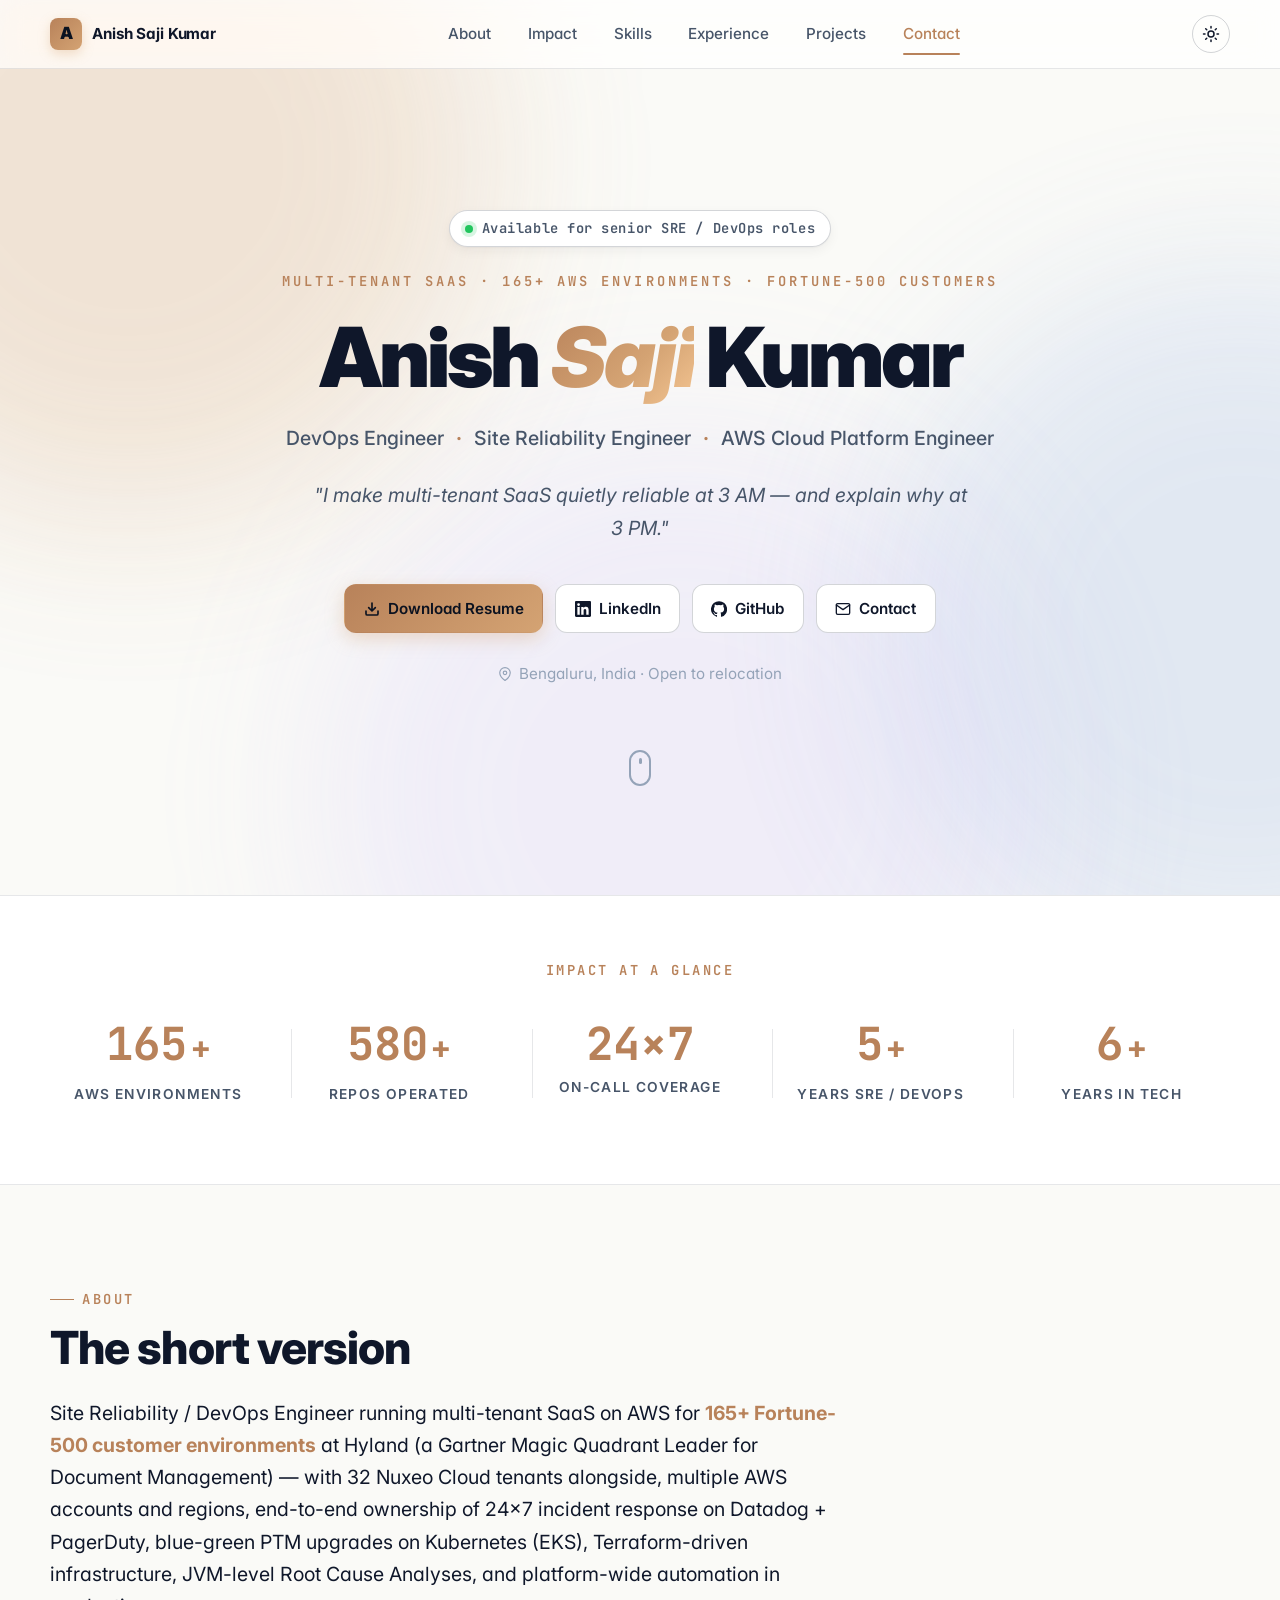
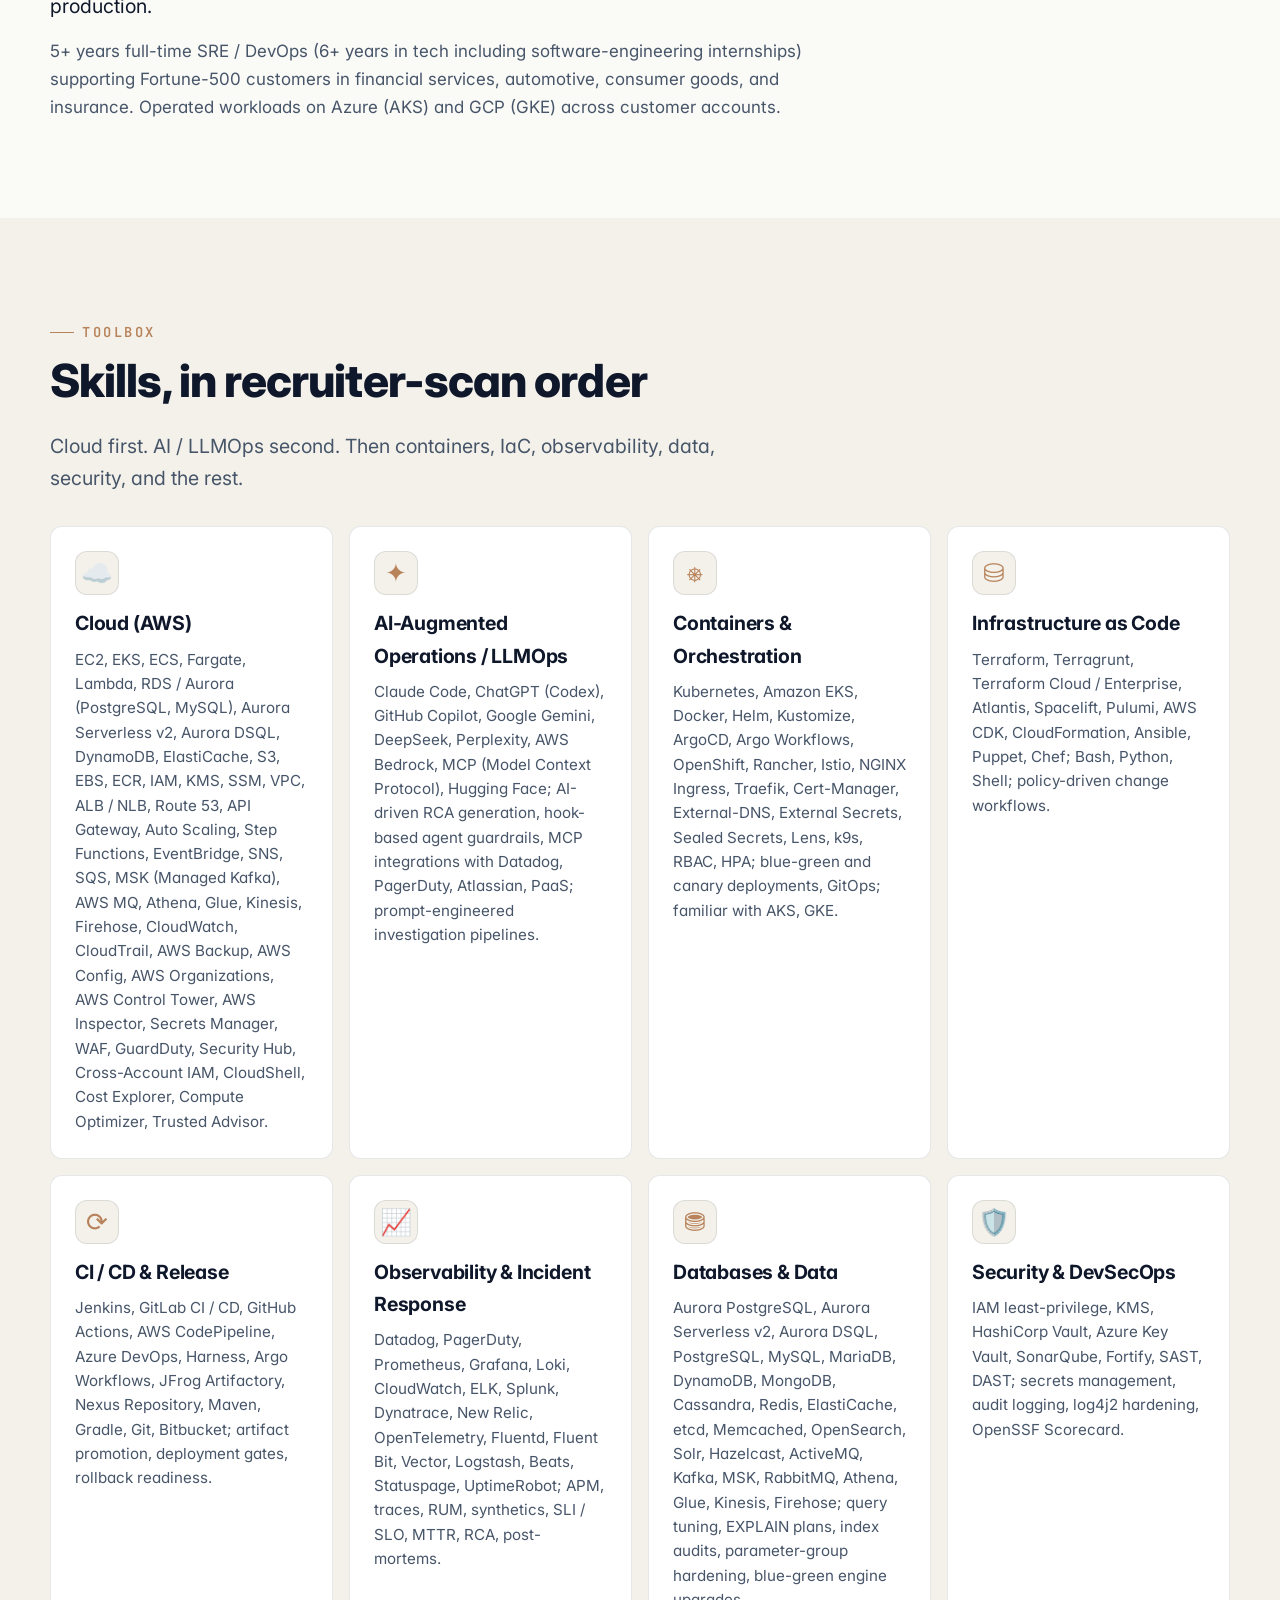
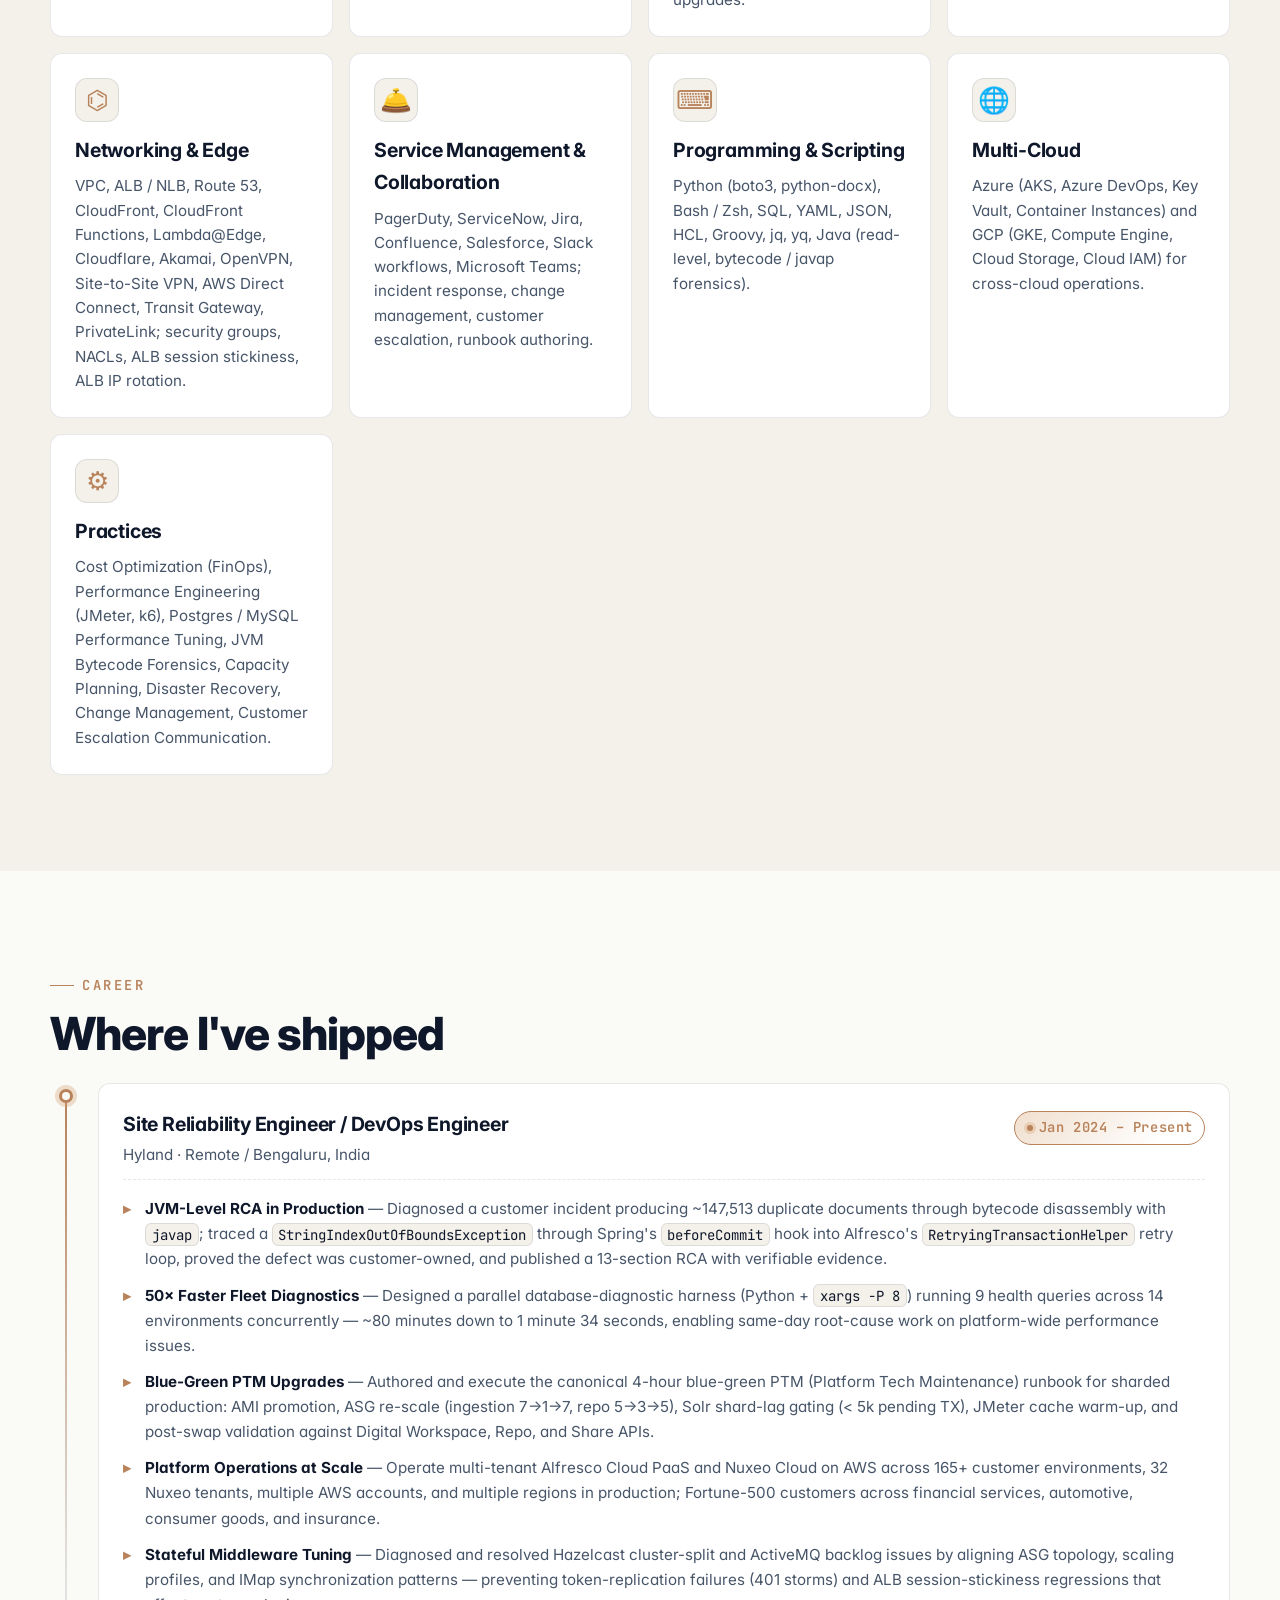
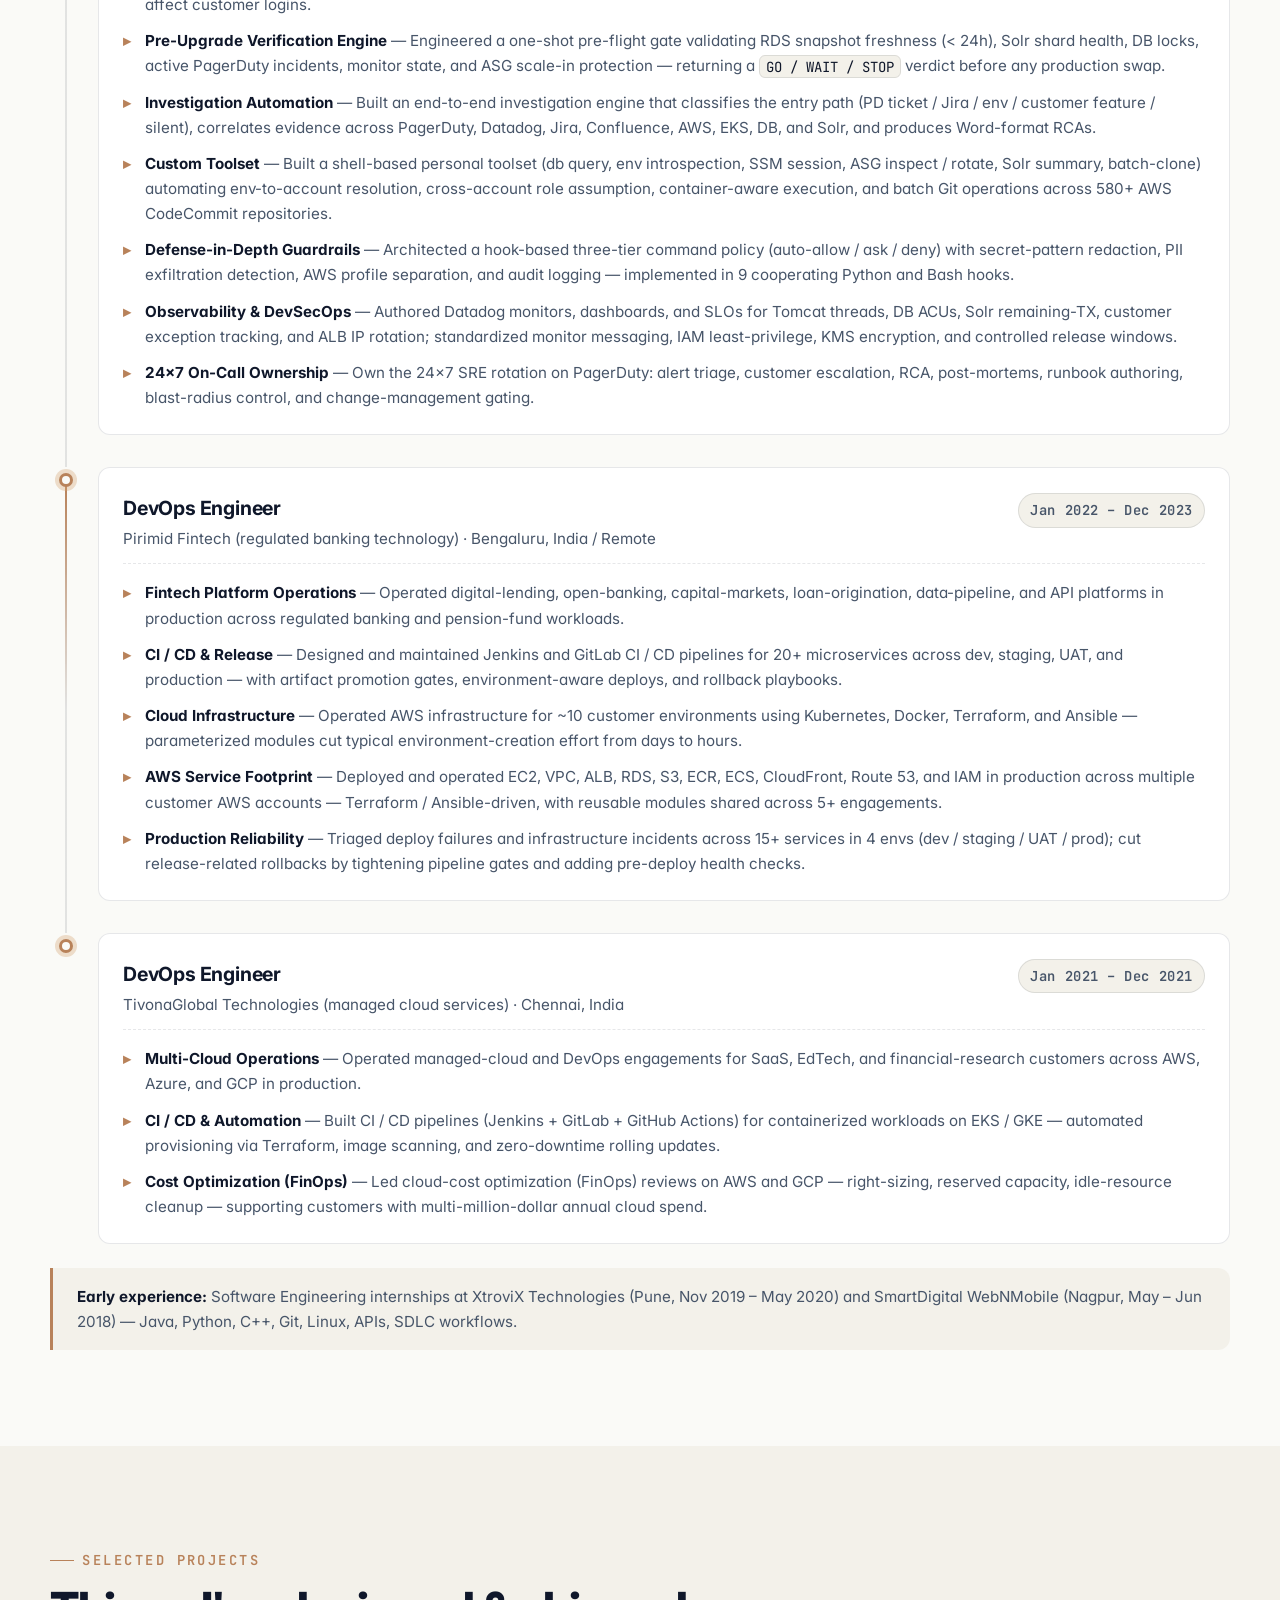
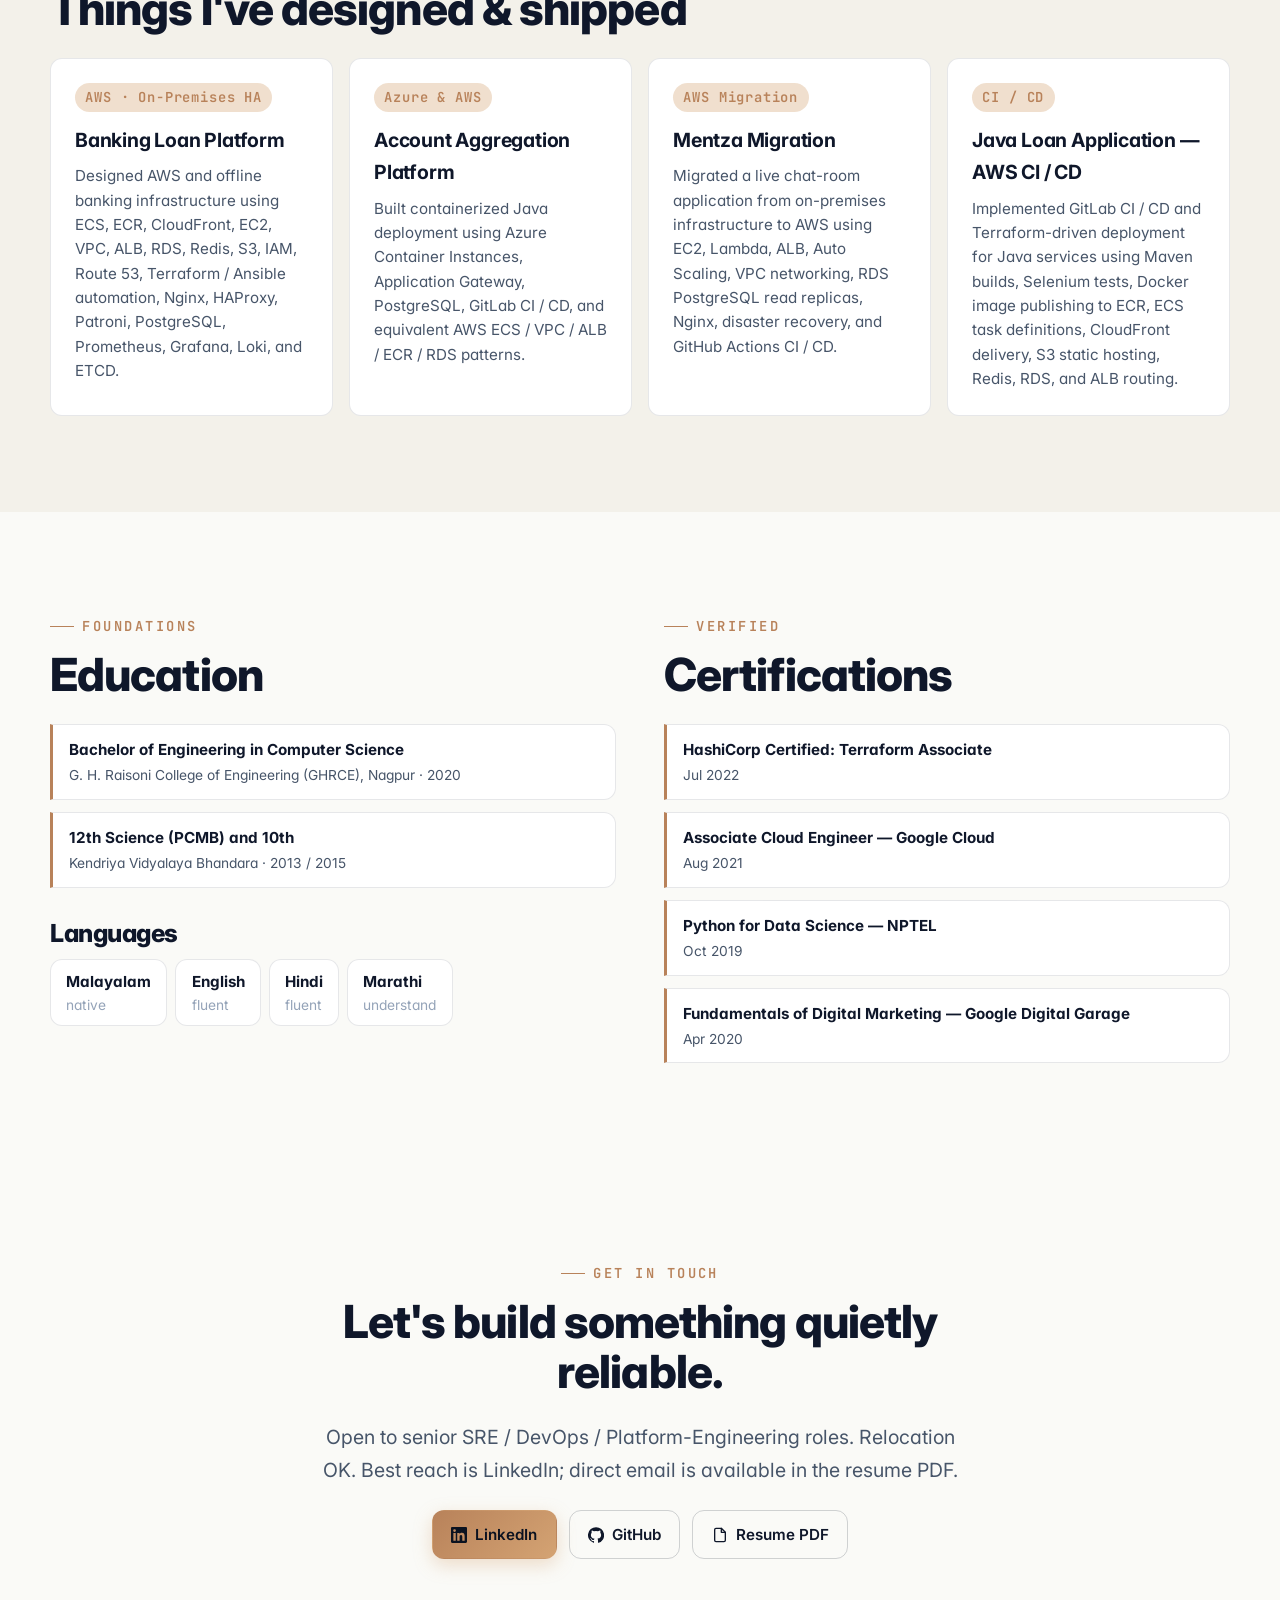
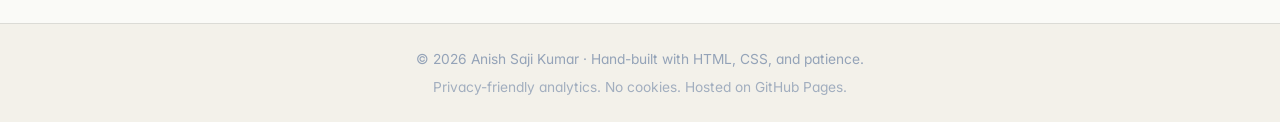
==== commit 57319a85: "Improve indexing contact and analytics" ====
--- a/index.html
+++ b/index.html
@@ -13,8 +13,10 @@
 <meta property="og:title" content="Anish Saji Kumar — SRE / DevOps Engineer" />
 <meta property="og:description" content="Multi-tenant SaaS reliability across 165+ AWS environments. Kubernetes, Terraform, Datadog, blue-green upgrades, JVM-level RCAs." />
 <meta property="og:type" content="profile" />
+<meta property="og:url" content="https://anishsajikumar.github.io/" />
 <meta name="twitter:card" content="summary_large_image" />
 
+<link rel="canonical" href="https://anishsajikumar.github.io/" />
 <link rel="icon" href="data:image/svg+xml,%3Csvg xmlns='http://www.w3.org/2000/svg' viewBox='0 0 64 64'%3E%3Crect width='64' height='64' rx='14' fill='%230b1220'/%3E%3Ctext x='50%25' y='58%25' font-family='Inter,Helvetica,Arial,sans-serif' font-size='32' font-weight='800' text-anchor='middle' fill='%23d4a373'%3EA%3C/text%3E%3C/svg%3E" />
 
 <!-- Inter for prose, JetBrains Mono for tabular numbers -->
@@ -23,6 +25,7 @@
 <link href="https://fonts.googleapis.com/css2?family=Inter:wght@400;500;600;700;800;900&family=JetBrains+Mono:wght@500;600&display=swap" rel="stylesheet" />
 
 <link rel="stylesheet" href="assets/style.css" />
+<script defer data-domain="anishsajikumar.github.io" src="https://plausible.io/js/script.js"></script>
 </head>
 
 <body>
@@ -99,9 +102,9 @@
           <svg width="16" height="16" viewBox="0 0 24 24" fill="currentColor" aria-hidden="true"><path d="M12 .3a12 12 0 0 0-3.79 23.4c.6.11.82-.26.82-.58v-2c-3.34.73-4.04-1.6-4.04-1.6-.55-1.39-1.34-1.76-1.34-1.76-1.08-.74.08-.73.08-.73 1.2.09 1.83 1.24 1.83 1.24 1.07 1.83 2.81 1.3 3.5 1 .1-.78.42-1.31.76-1.61-2.66-.3-5.47-1.33-5.47-5.93 0-1.31.47-2.38 1.24-3.22-.13-.3-.54-1.52.11-3.18 0 0 1-.32 3.3 1.23a11.5 11.5 0 0 1 6 0c2.3-1.55 3.3-1.23 3.3-1.23.65 1.66.24 2.88.12 3.18.77.84 1.23 1.91 1.23 3.22 0 4.61-2.81 5.62-5.49 5.92.43.37.81 1.1.81 2.22v3.29c0 .32.22.7.83.58A12 12 0 0 0 12 .3"/></svg>
           GitHub
         </a>
-        <a class="btn btn--ghost" href="mailto:anishskumar5@gmail.com">
+        <a class="btn btn--ghost" href="#contact">
           <svg width="16" height="16" viewBox="0 0 24 24" fill="none" stroke="currentColor" stroke-width="2" stroke-linecap="round" stroke-linejoin="round" aria-hidden="true"><path d="M4 4h16c1.1 0 2 .9 2 2v12c0 1.1-.9 2-2 2H4c-1.1 0-2-.9-2-2V6c0-1.1.9-2 2-2z"/><polyline points="22,6 12,13 2,6"/></svg>
-          Email
+          Contact
         </a>
       </div>
 
@@ -413,14 +416,10 @@
       <h2 class="section__title">Let's build something quietly reliable.</h2>
       <p class="section__lead">
         Open to senior SRE / DevOps / Platform-Engineering roles.
-        Relocation OK. Best reach is email or LinkedIn.
+        Relocation OK. Best reach is LinkedIn; direct email is available in the resume PDF.
       </p>
       <div class="contact__buttons">
-        <a class="btn btn--primary" href="mailto:anishskumar5@gmail.com">
-          <svg width="16" height="16" viewBox="0 0 24 24" fill="none" stroke="currentColor" stroke-width="2" stroke-linecap="round" stroke-linejoin="round" aria-hidden="true"><path d="M4 4h16c1.1 0 2 .9 2 2v12c0 1.1-.9 2-2 2H4c-1.1 0-2-.9-2-2V6c0-1.1.9-2 2-2z"/><polyline points="22,6 12,13 2,6"/></svg>
-          anishskumar5@gmail.com
-        </a>
-        <a class="btn btn--outline" href="https://www.linkedin.com/in/anish-kumar-sre-devops" target="_blank" rel="noopener">
+        <a class="btn btn--primary" href="https://www.linkedin.com/in/anish-kumar-sre-devops" target="_blank" rel="noopener">
           <svg width="16" height="16" viewBox="0 0 24 24" fill="currentColor" aria-hidden="true"><path d="M20.45 20.45h-3.55v-5.57c0-1.33-.02-3.04-1.85-3.04-1.85 0-2.13 1.45-2.13 2.94v5.67H9.36V9h3.41v1.56h.05c.48-.9 1.64-1.85 3.37-1.85 3.6 0 4.27 2.37 4.27 5.46v6.28zM5.34 7.43a2.06 2.06 0 1 1 0-4.13 2.06 2.06 0 0 1 0 4.13zM7.12 20.45H3.56V9h3.56v11.45zM22.22 0H1.77C.79 0 0 .77 0 1.72v20.56C0 23.23.79 24 1.77 24h20.45C23.2 24 24 23.23 24 22.28V1.72C24 .77 23.2 0 22.22 0z"/></svg>
           LinkedIn
         </a>
@@ -441,7 +440,7 @@
 <footer class="footer">
   <div class="container footer__inner">
     <p>© <span id="year">2026</span> Anish Saji Kumar · Hand-built with HTML, CSS, and patience.</p>
-    <p class="footer__sub">No trackers. No cookies. Hosted on GitHub Pages.</p>
+    <p class="footer__sub">Privacy-friendly analytics. No cookies. Hosted on GitHub Pages.</p>
   </div>
 </footer>
 
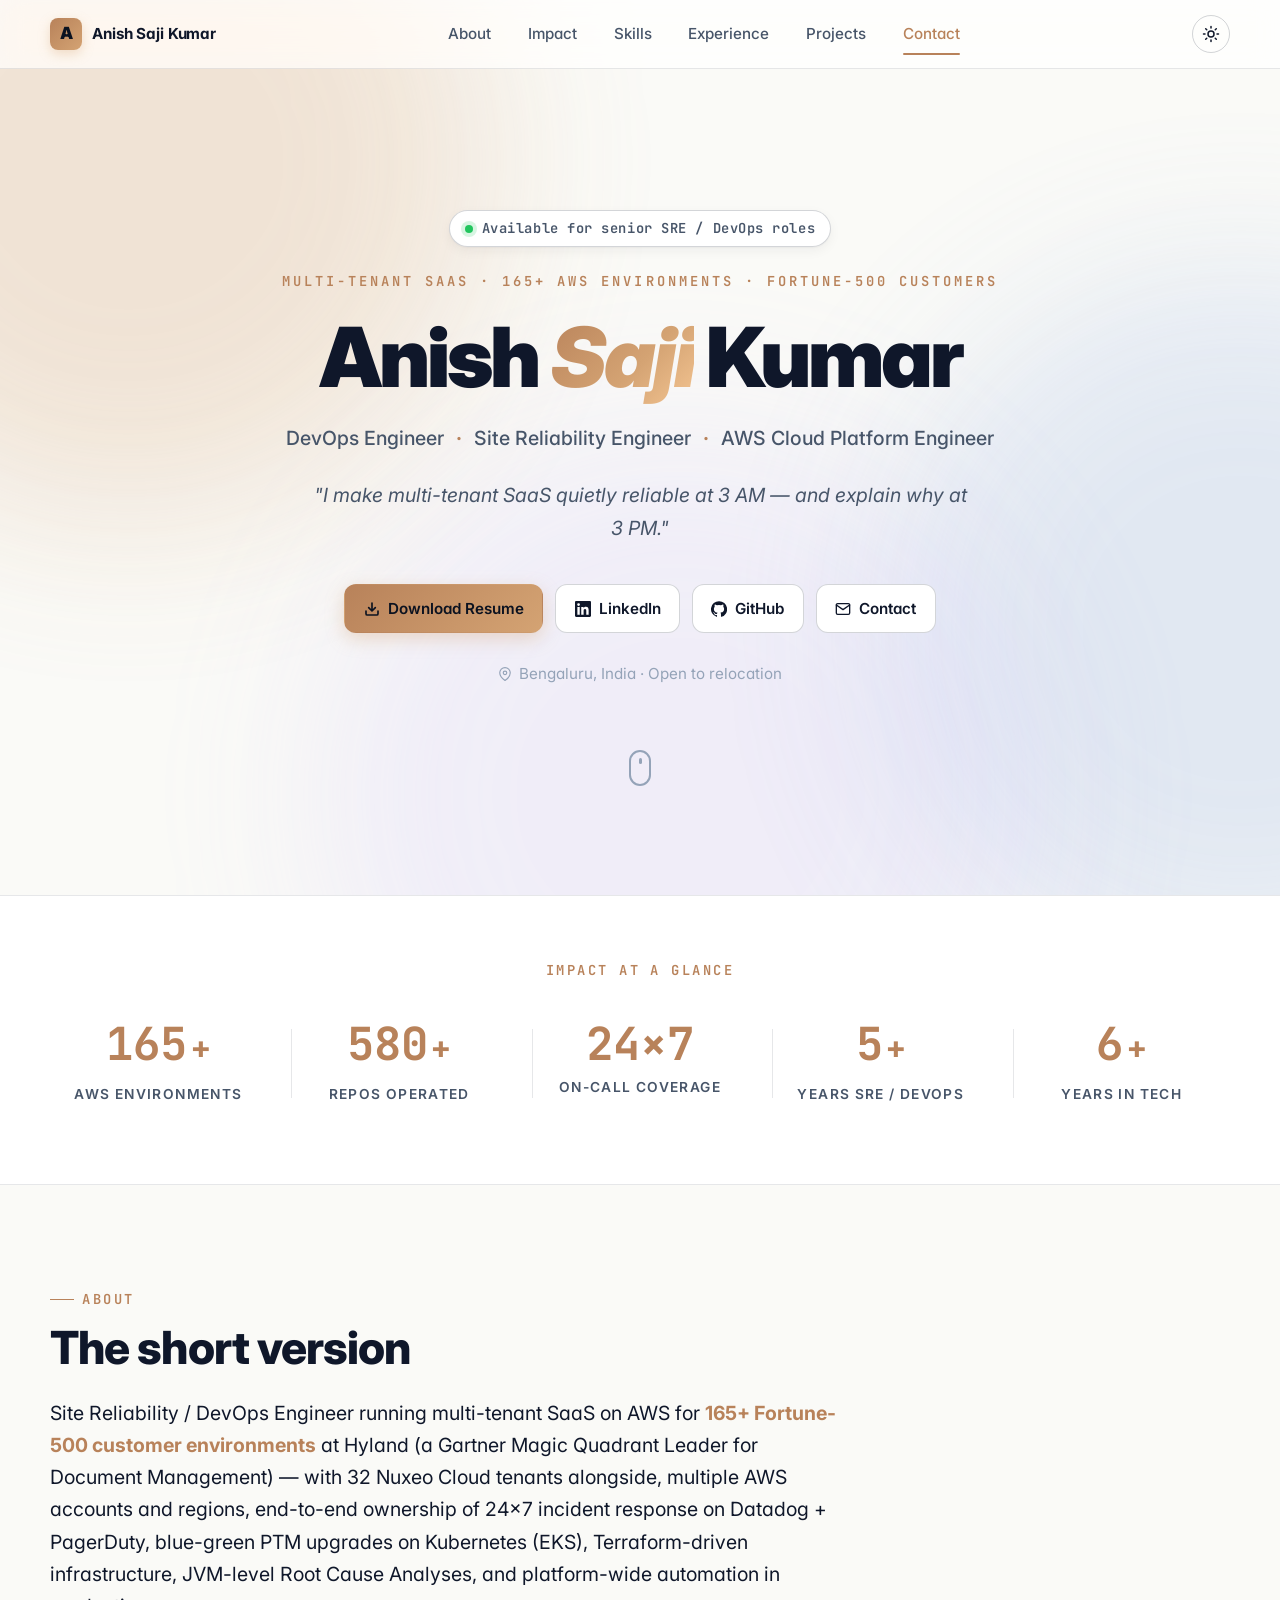
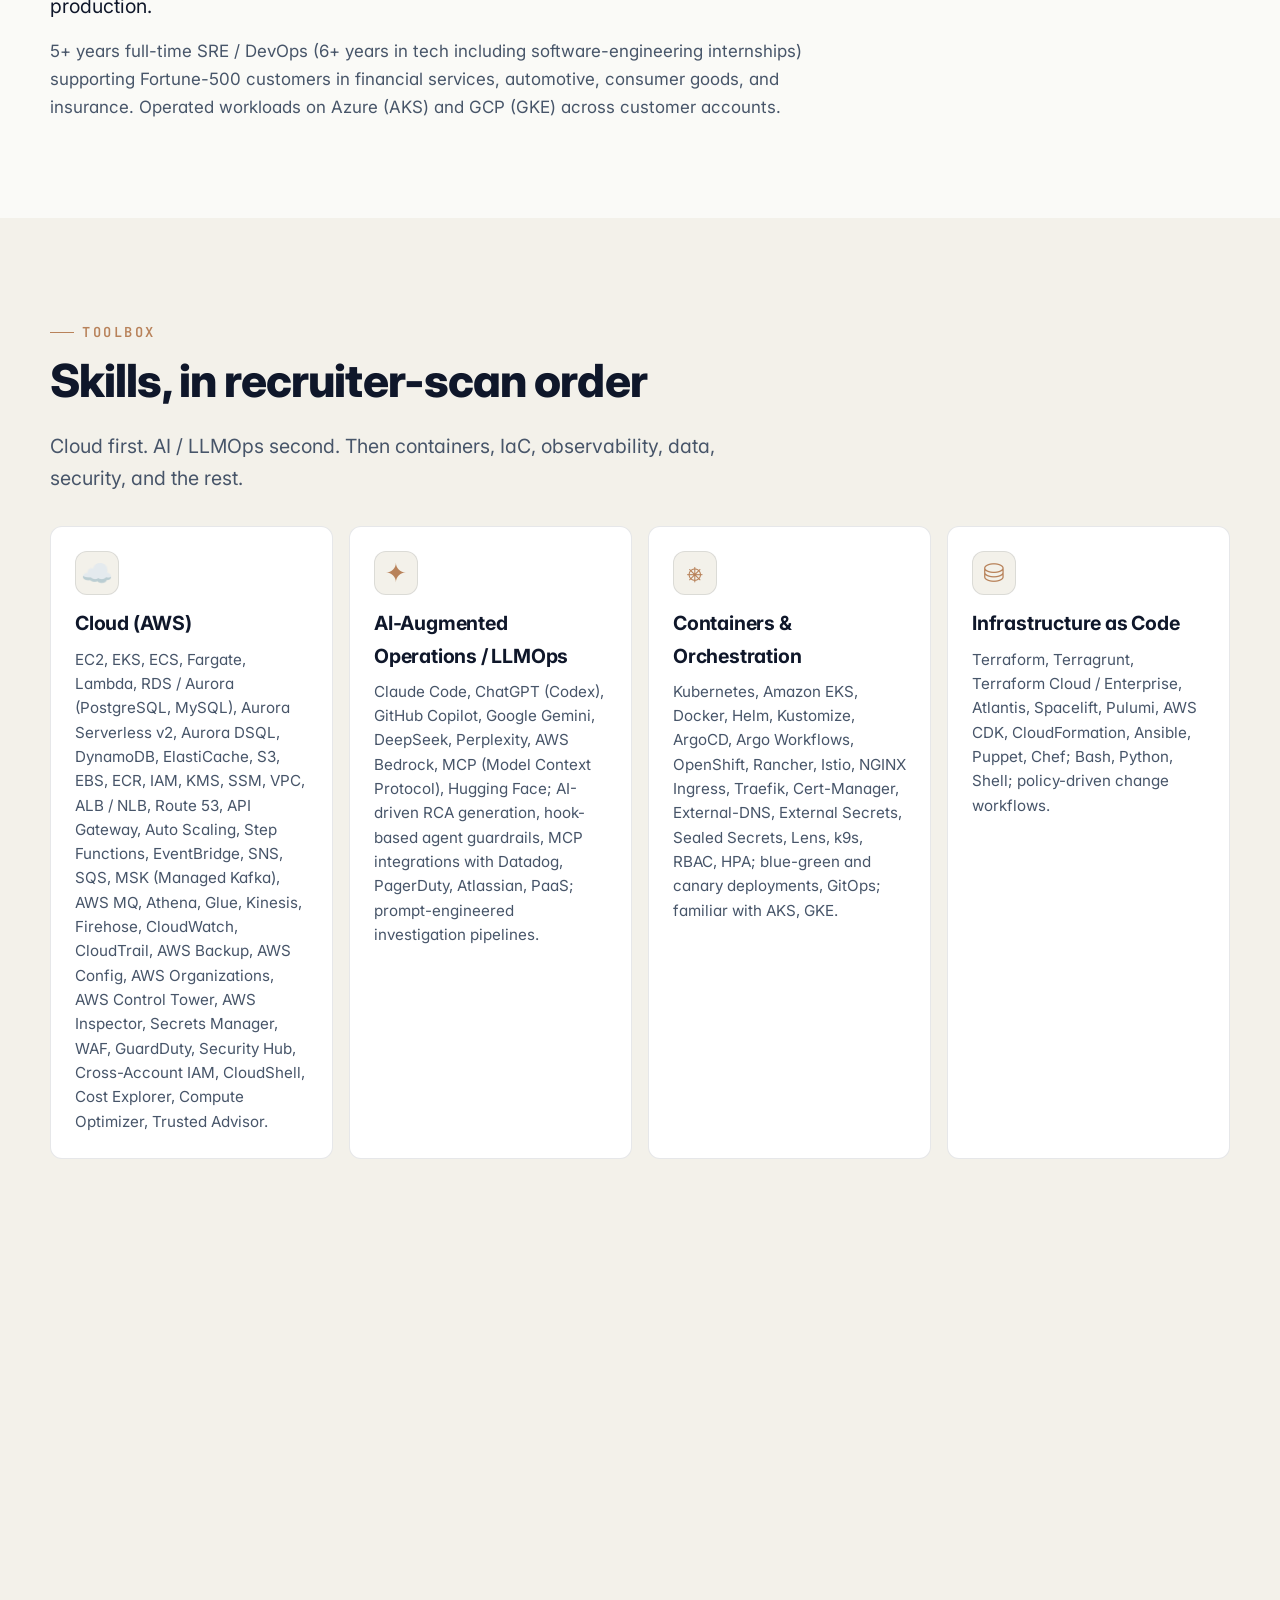
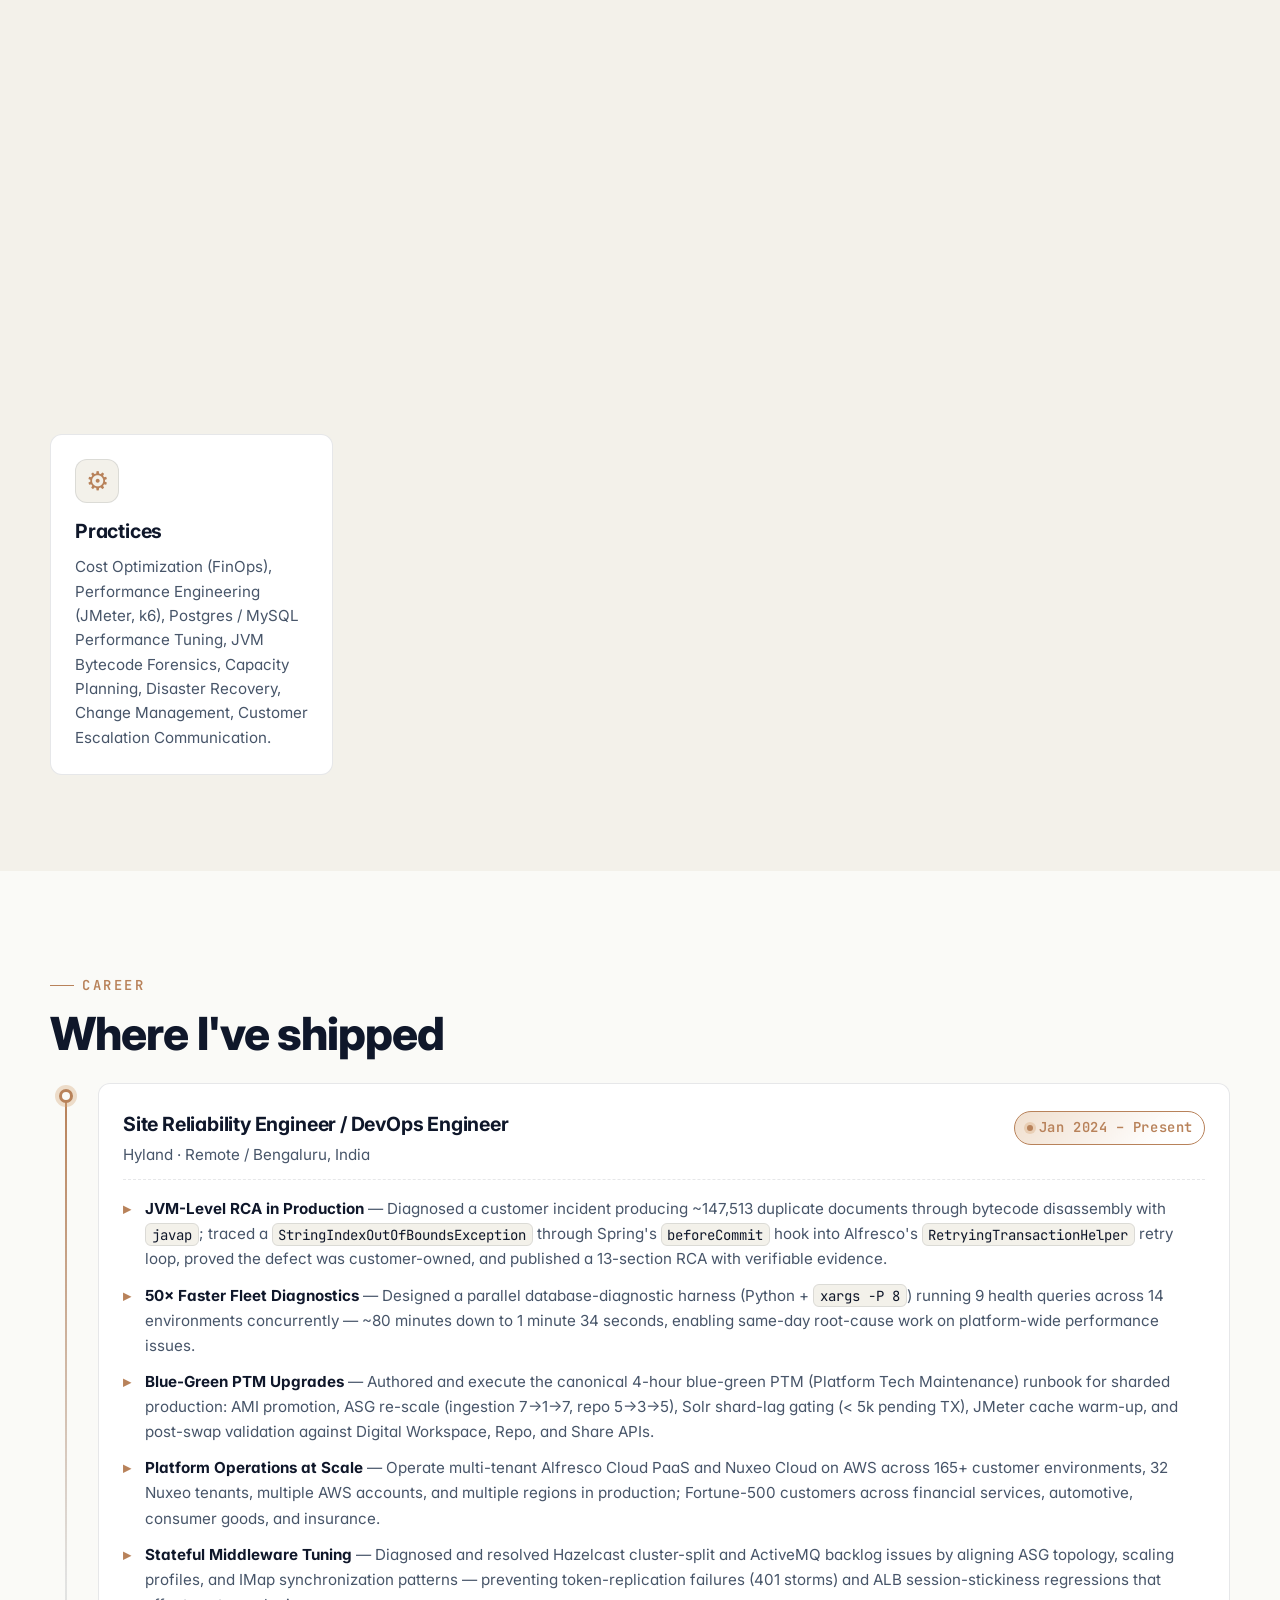
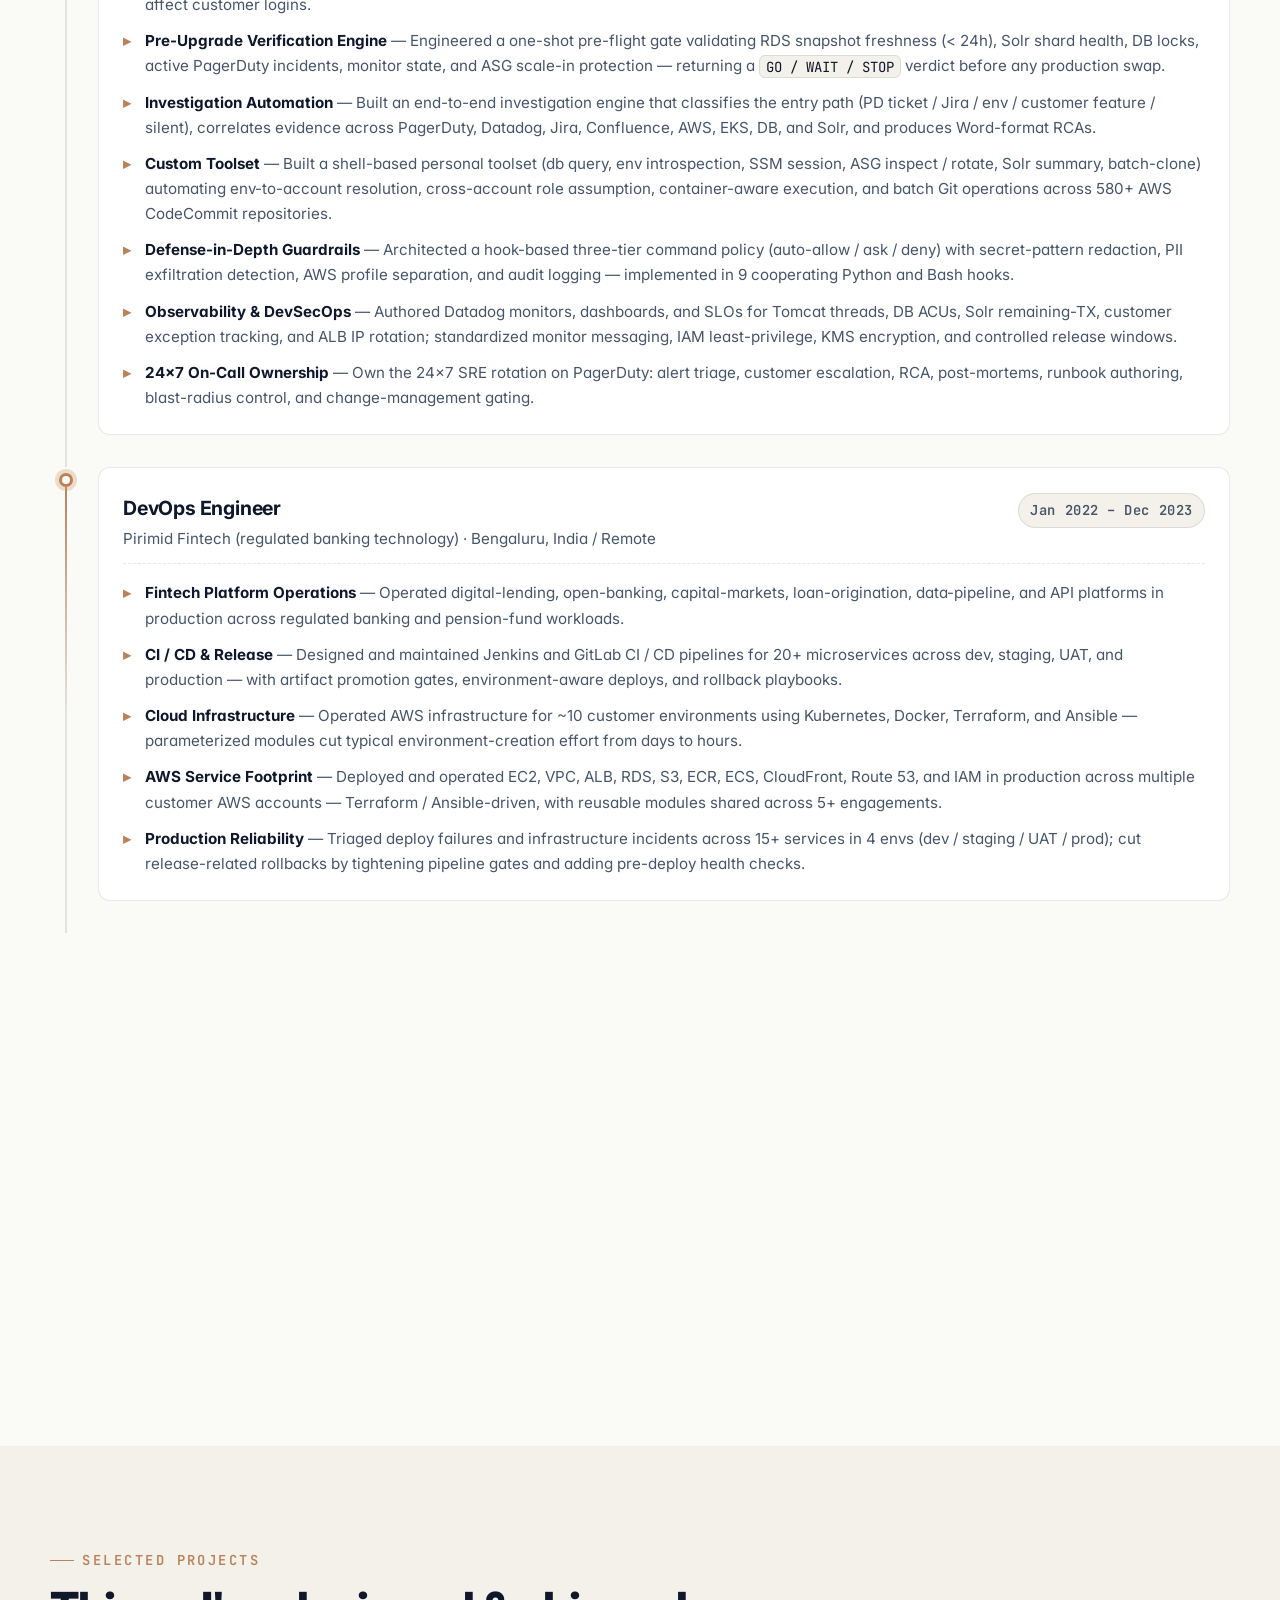
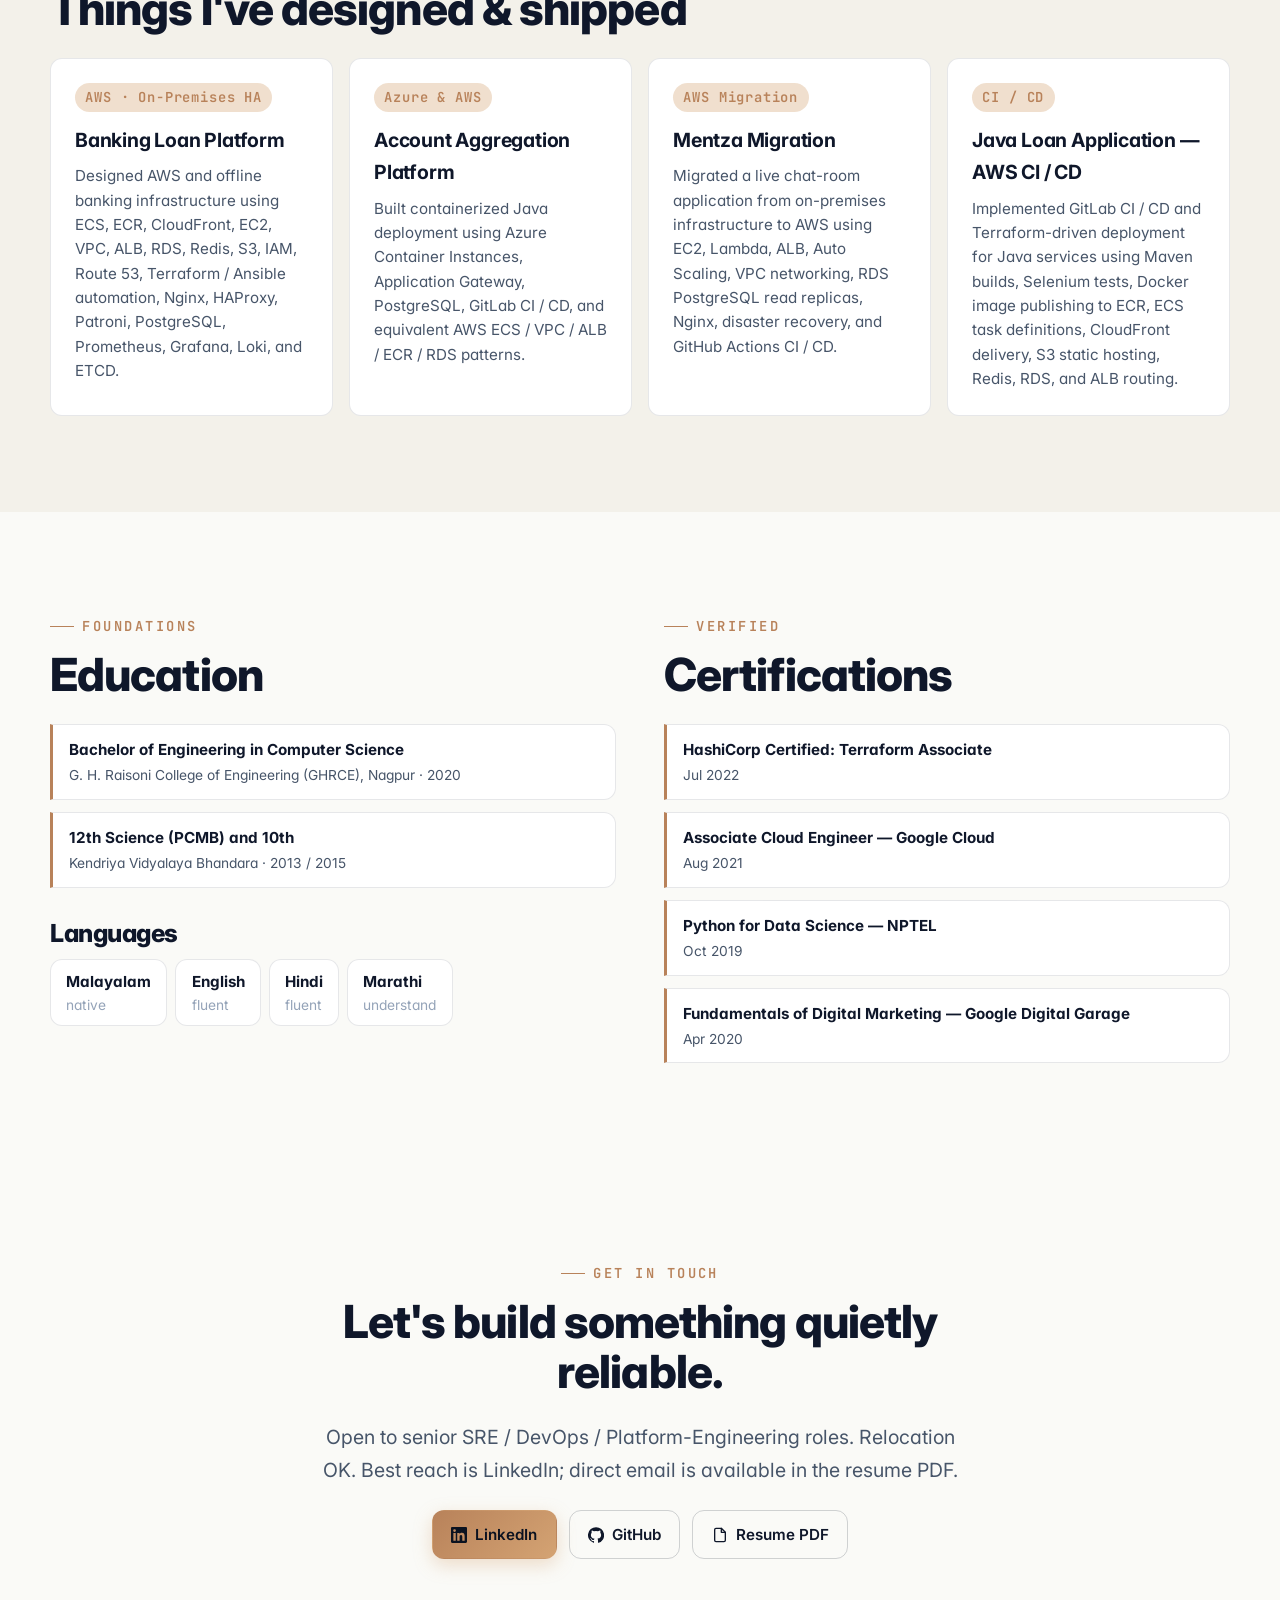
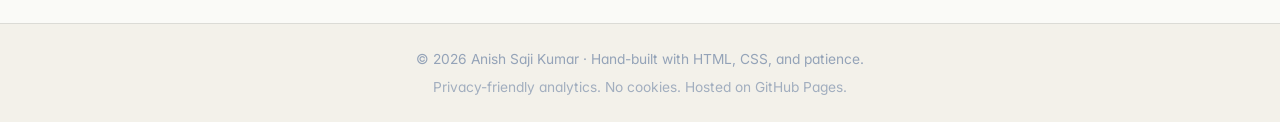
==== commit 346b014b: "Add portfolio social thumbnail" ====
--- a/index.html
+++ b/index.html
@@ -14,7 +14,11 @@
 <meta property="og:description" content="Multi-tenant SaaS reliability across 165+ AWS environments. Kubernetes, Terraform, Datadog, blue-green upgrades, JVM-level RCAs." />
 <meta property="og:type" content="profile" />
 <meta property="og:url" content="https://anishsajikumar.github.io/" />
+<meta property="og:image" content="https://anishsajikumar.github.io/assets/linkedin-featured-thumbnail.png" />
+<meta property="og:image:width" content="1200" />
+<meta property="og:image:height" content="630" />
 <meta name="twitter:card" content="summary_large_image" />
+<meta name="twitter:image" content="https://anishsajikumar.github.io/assets/linkedin-featured-thumbnail.png" />
 
 <link rel="canonical" href="https://anishsajikumar.github.io/" />
 <link rel="icon" href="data:image/svg+xml,%3Csvg xmlns='http://www.w3.org/2000/svg' viewBox='0 0 64 64'%3E%3Crect width='64' height='64' rx='14' fill='%230b1220'/%3E%3Ctext x='50%25' y='58%25' font-family='Inter,Helvetica,Arial,sans-serif' font-size='32' font-weight='800' text-anchor='middle' fill='%23d4a373'%3EA%3C/text%3E%3C/svg%3E" />
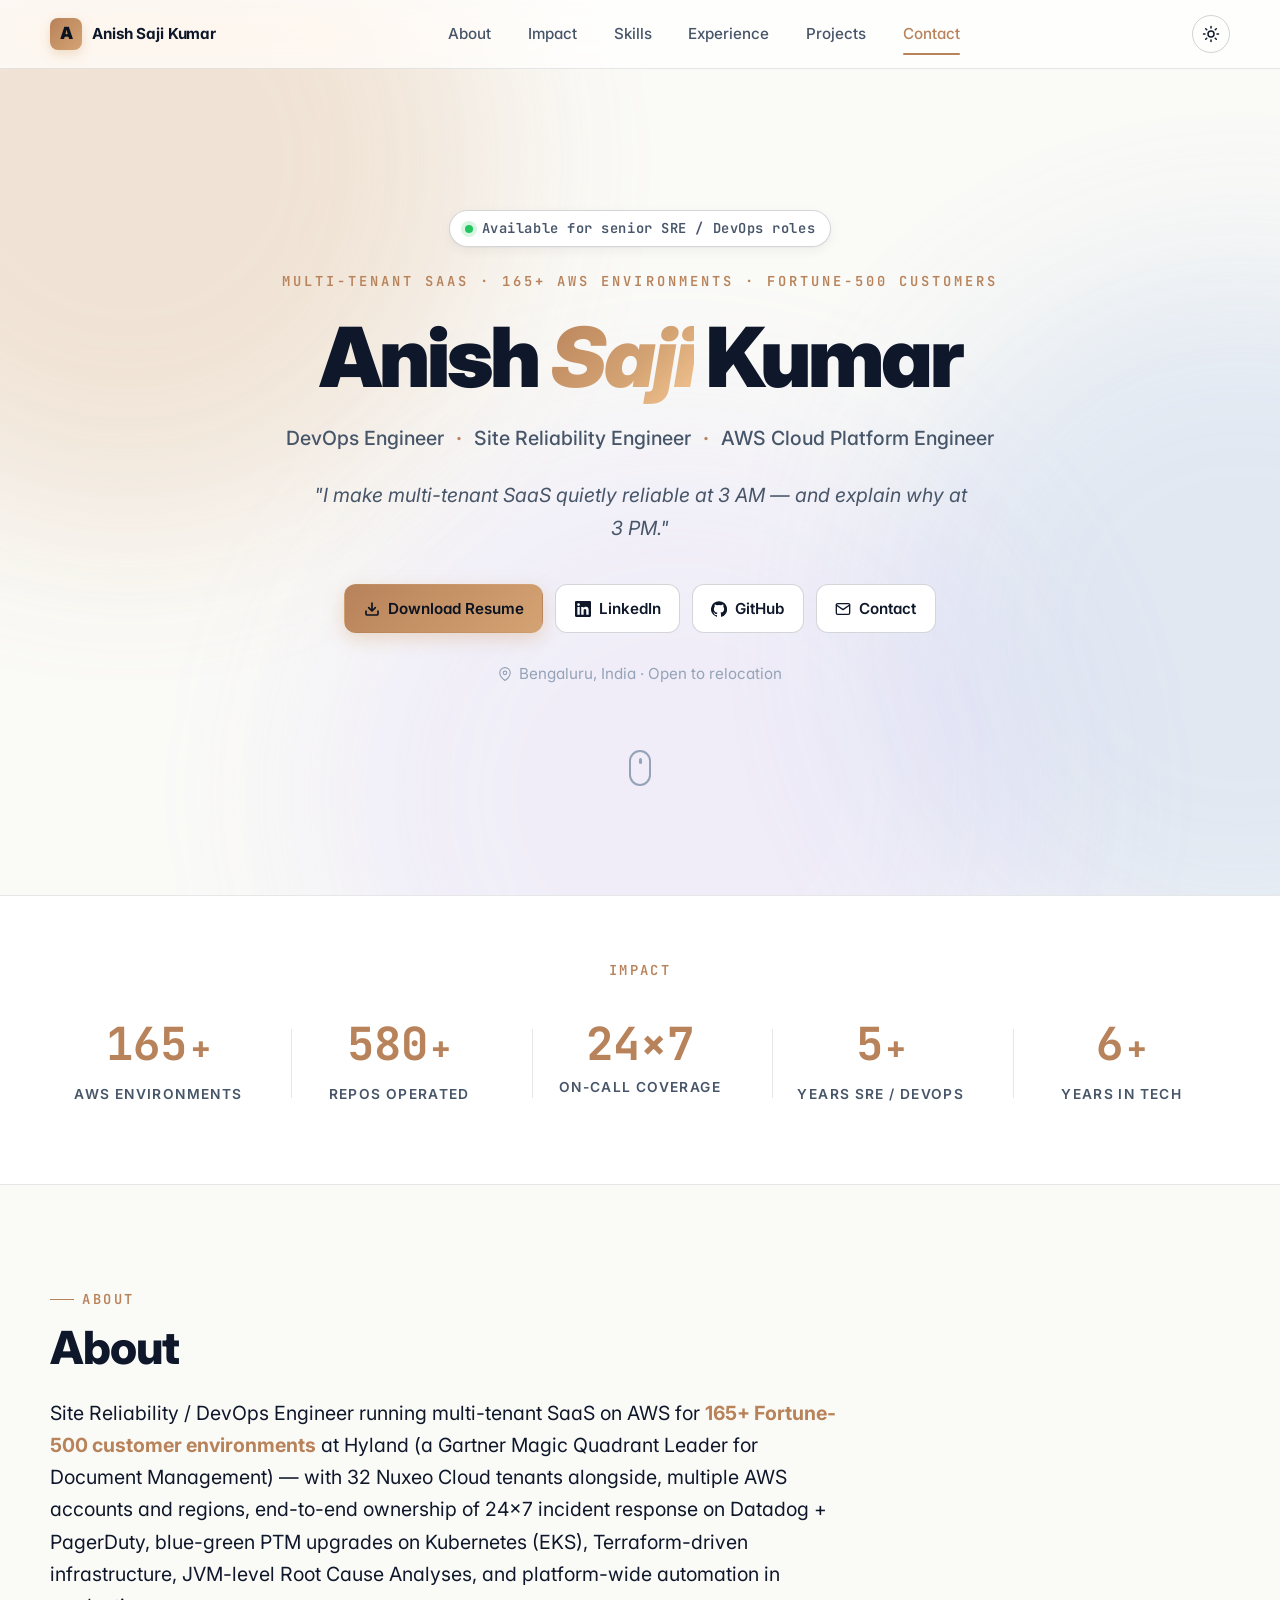
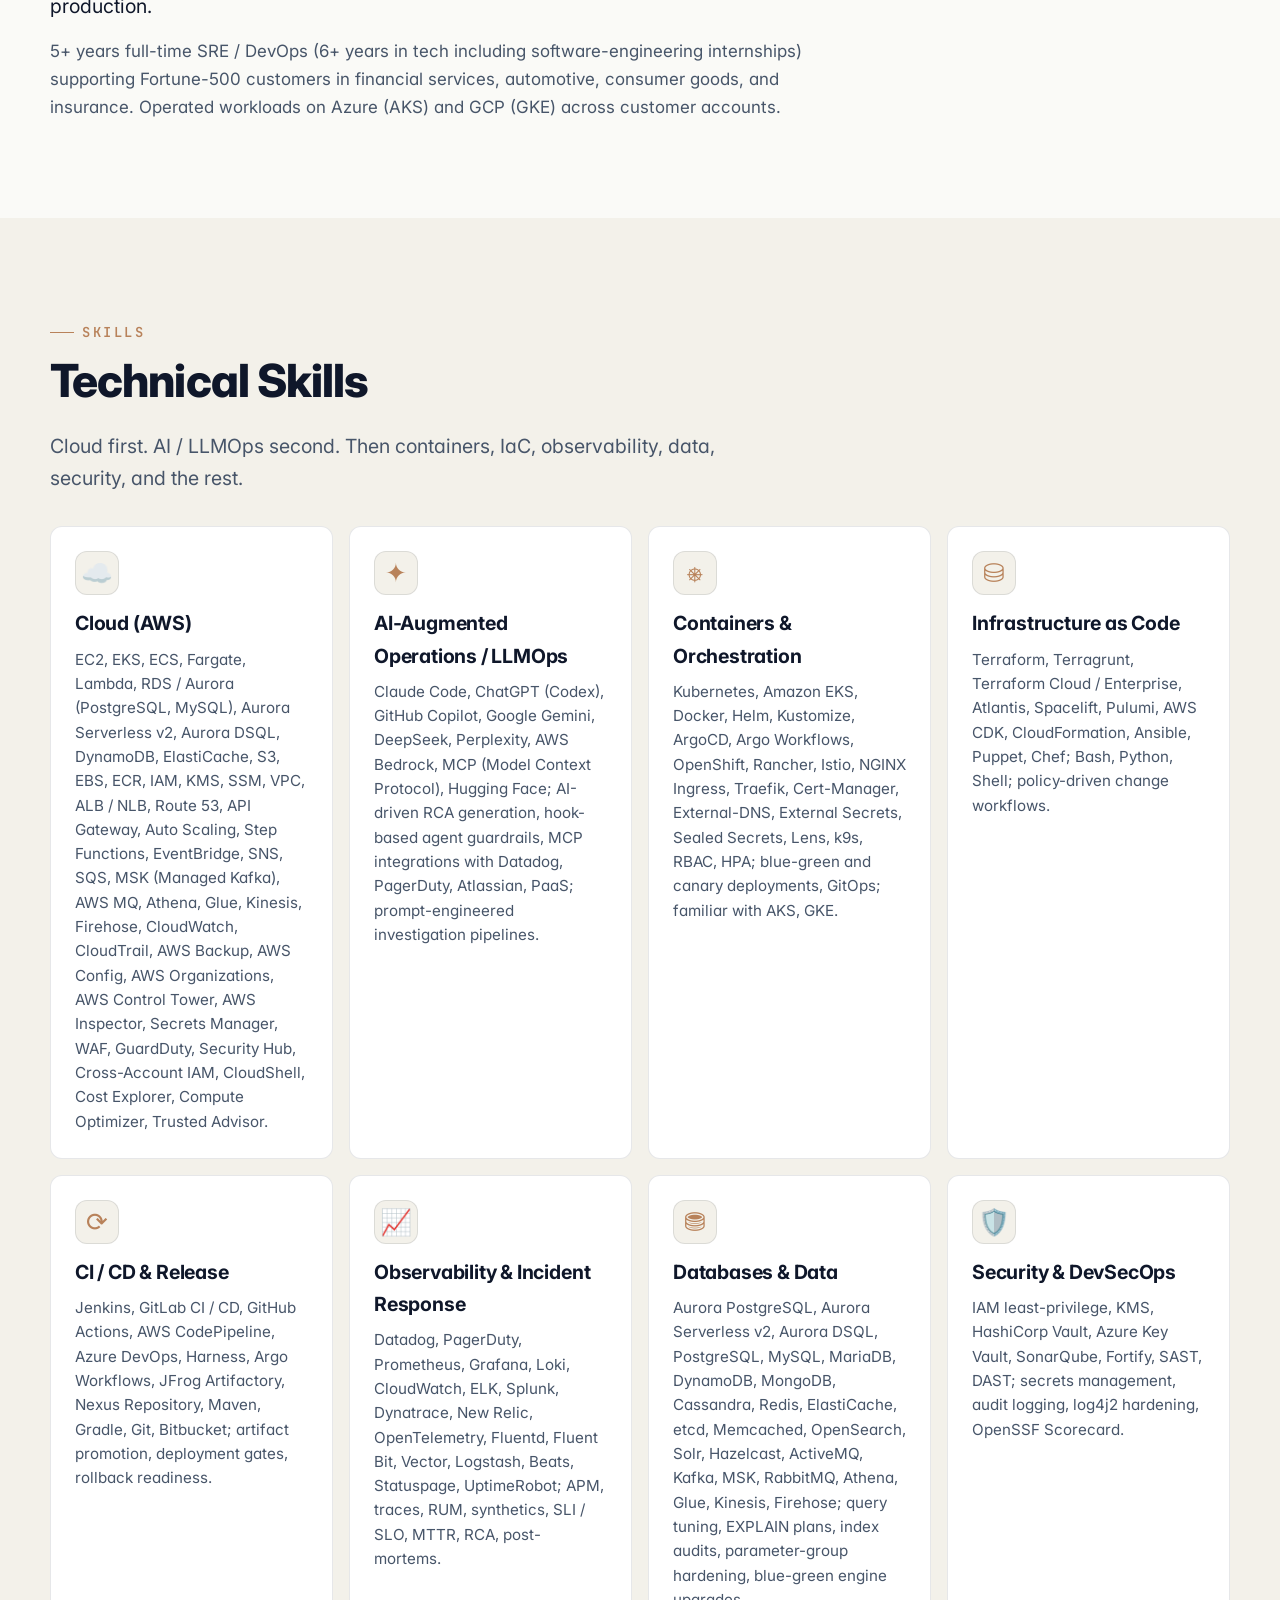
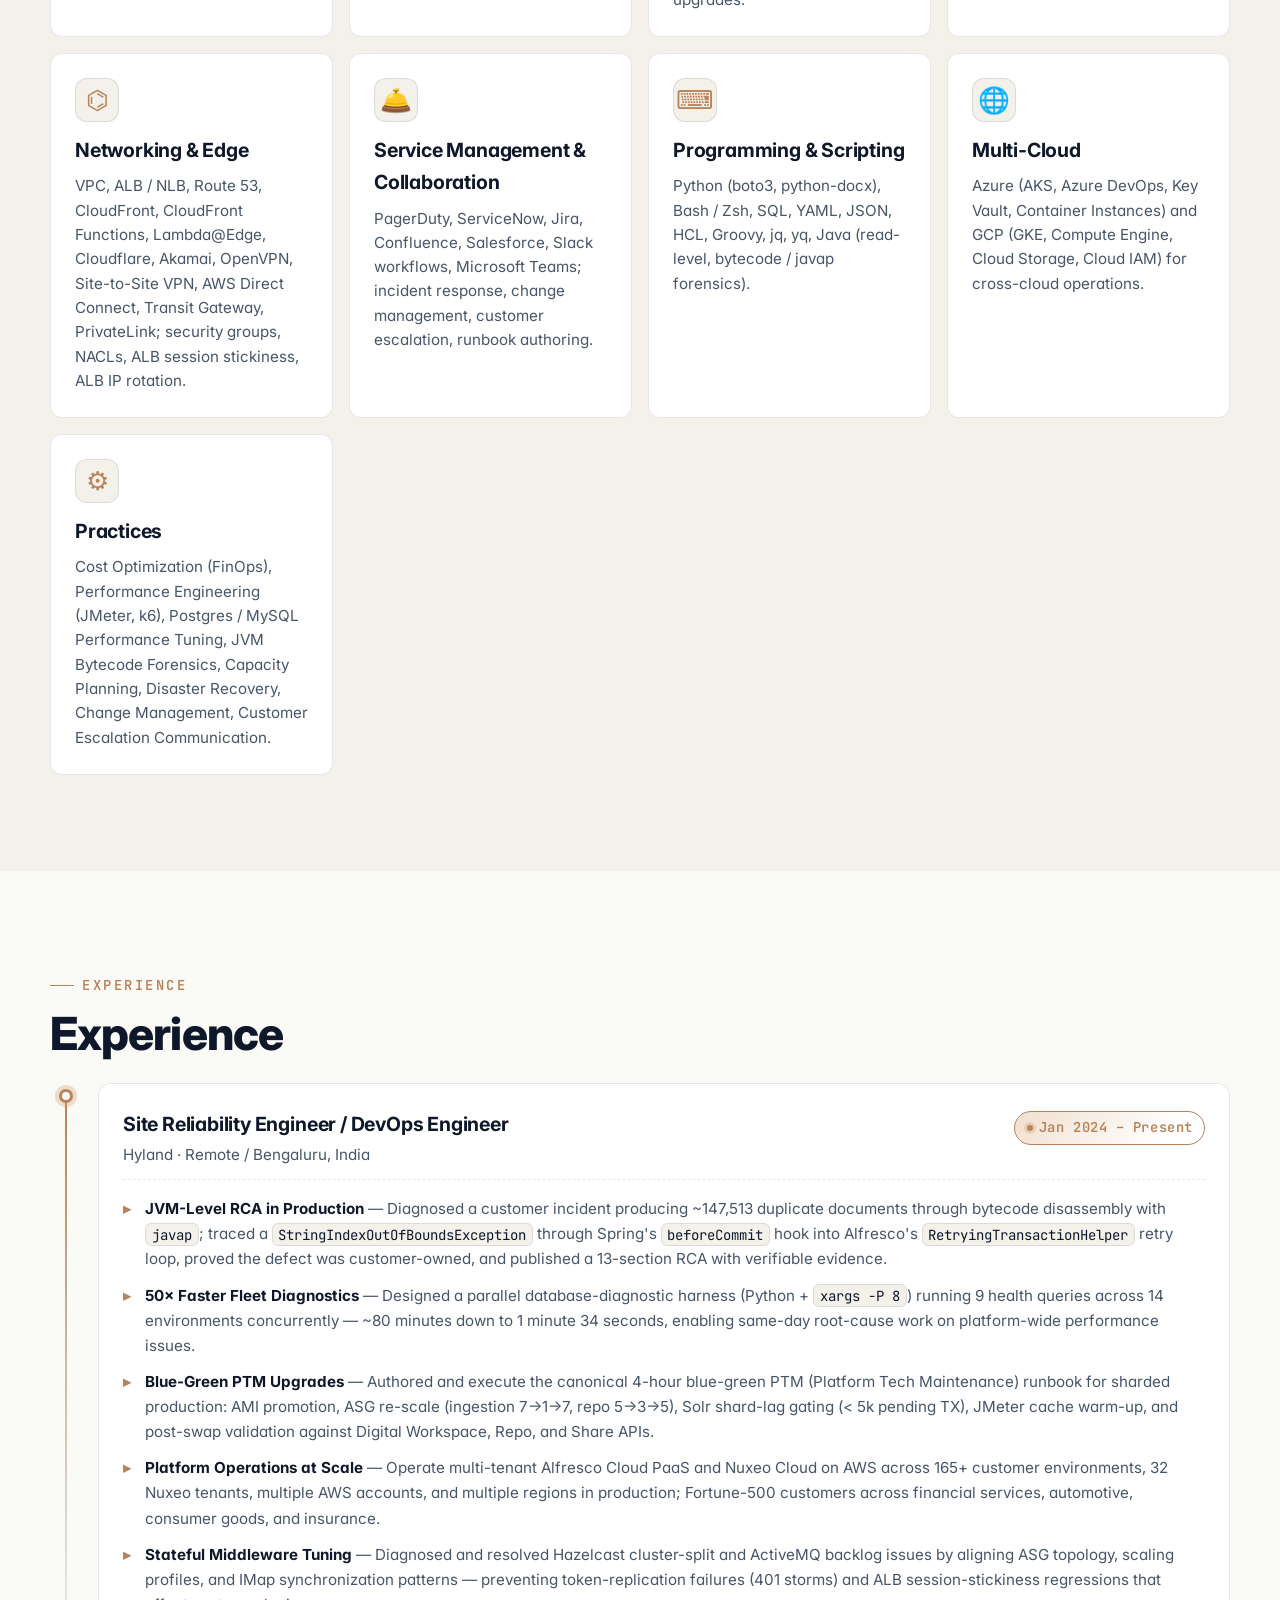
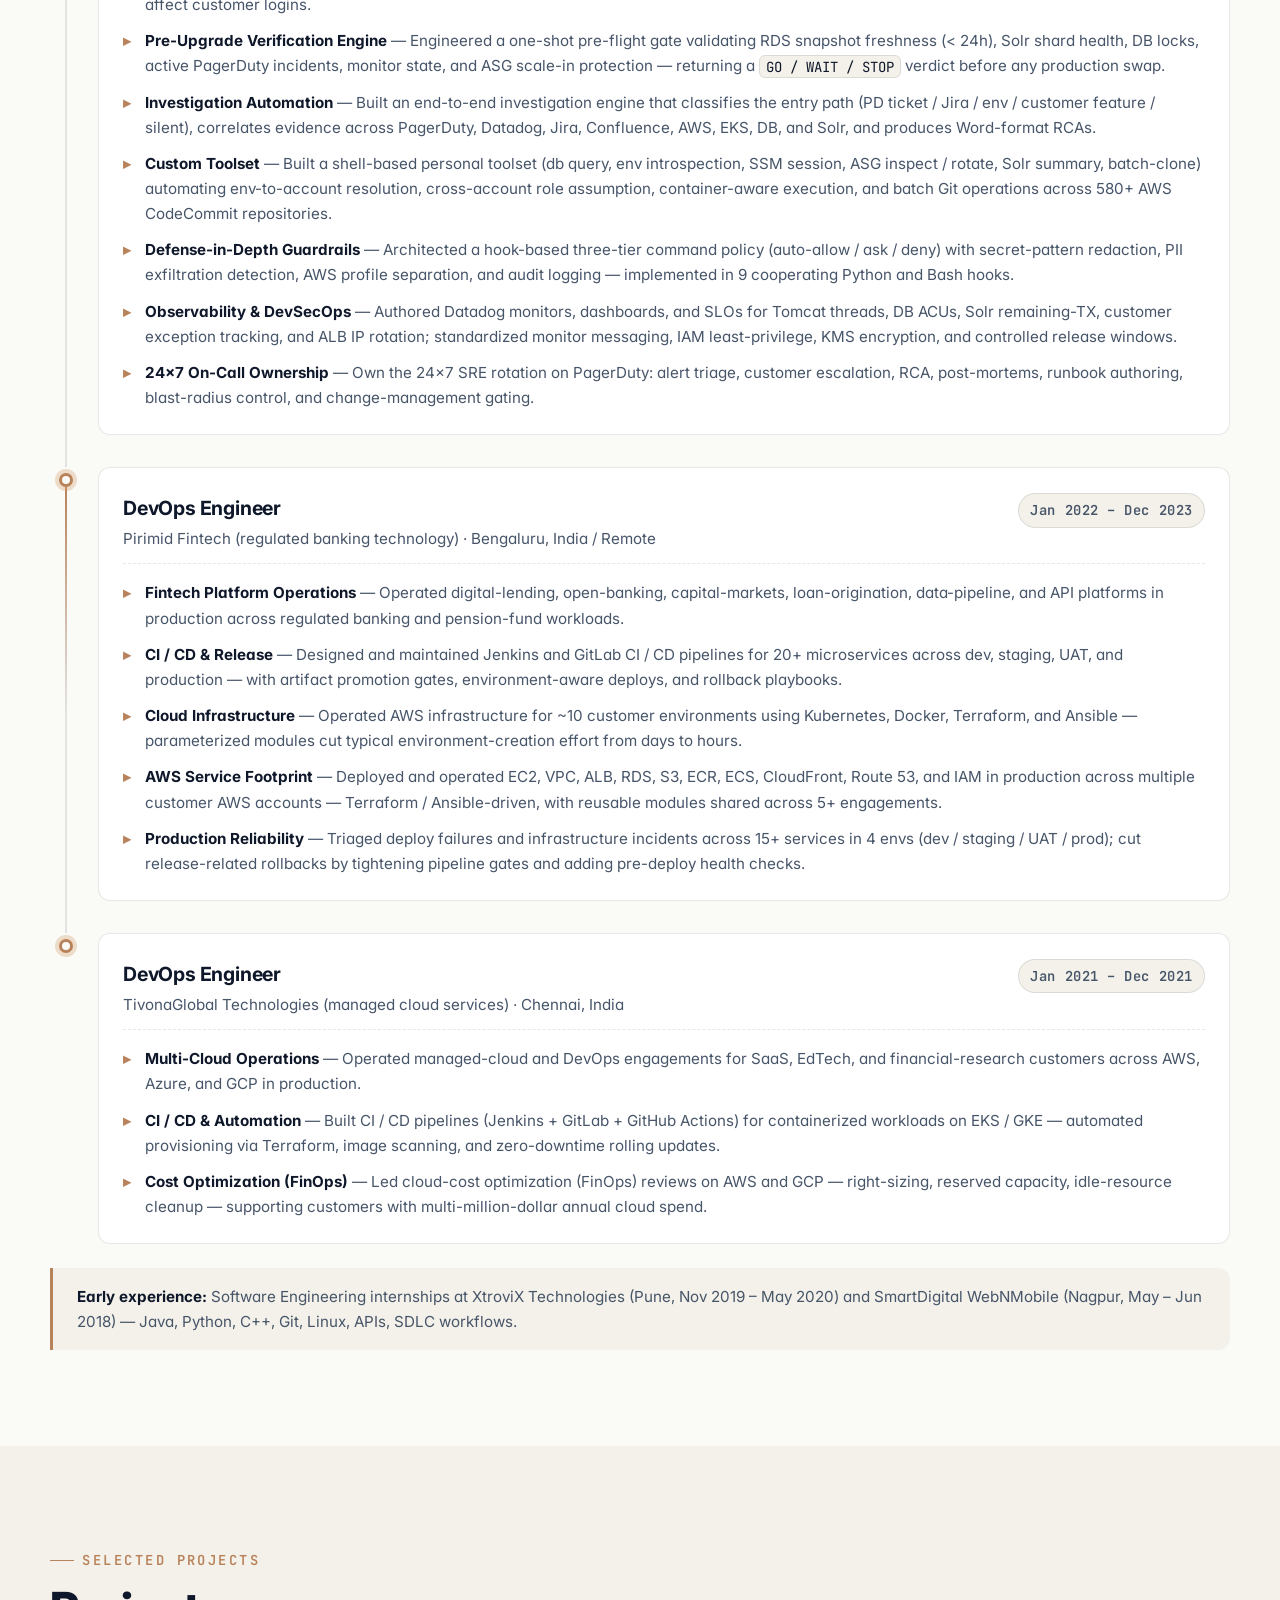
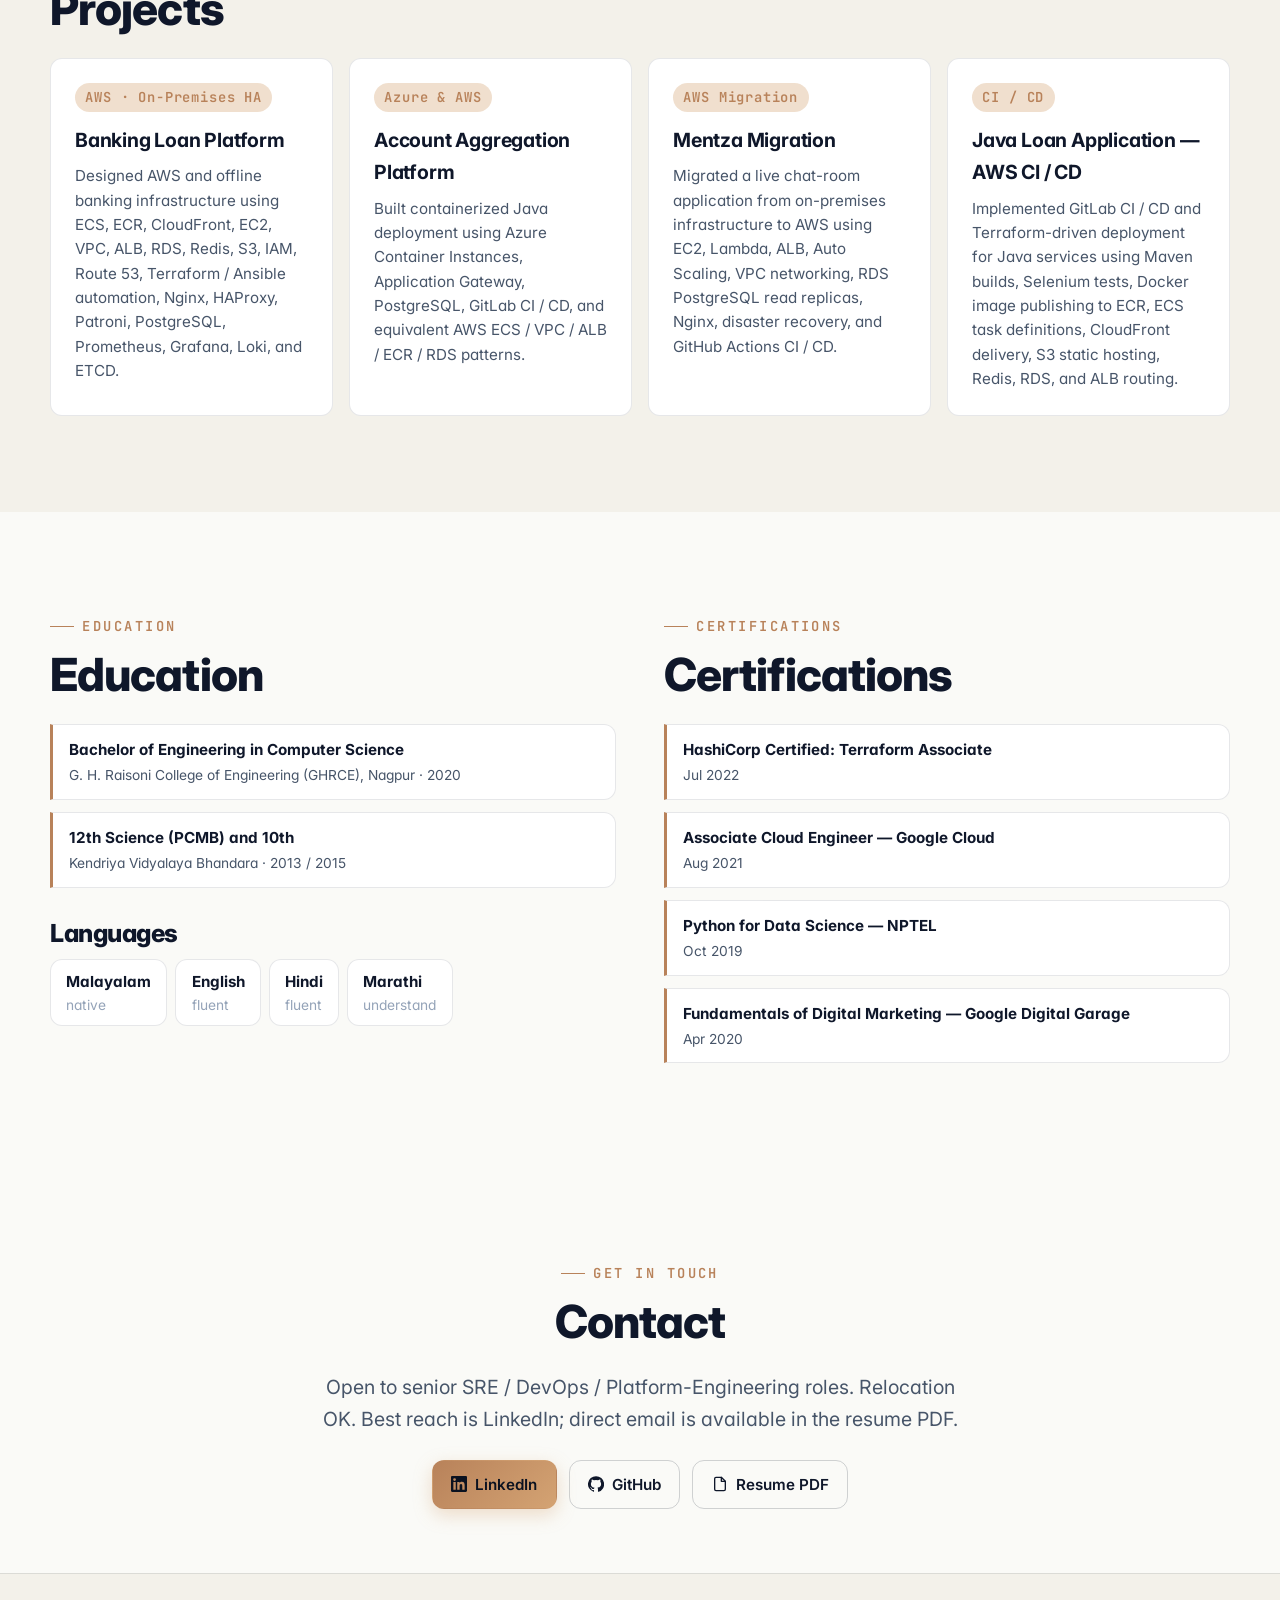
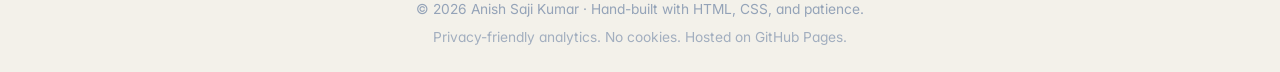
==== commit 425da22c: "Simplify portfolio section headings" ====
--- a/index.html
+++ b/index.html
@@ -124,9 +124,9 @@
   </section>
 
   <!-- ============== METRICS ============== -->
-  <section id="metrics" class="metrics" aria-label="Impact at a glance">
+  <section id="metrics" class="metrics" aria-label="Impact">
     <div class="container">
-      <p class="metrics__eyebrow">Impact at a glance</p>
+      <p class="metrics__eyebrow">Impact</p>
       <div class="metrics__grid">
         <div class="metric" data-reveal><div class="metric__num" data-count="165">0</div><span class="metric__plus">+</span><div class="metric__lab">AWS Environments</div></div>
         <div class="metric" data-reveal><div class="metric__num" data-count="580">0</div><span class="metric__plus">+</span><div class="metric__lab">Repos Operated</div></div>
@@ -141,7 +141,7 @@
   <section id="about" class="section">
     <div class="container">
       <p class="section__eyebrow" data-reveal>About</p>
-      <h2 class="section__title" data-reveal>The short version</h2>
+      <h2 class="section__title" data-reveal>About</h2>
 
       <div class="about">
         <p class="about__lead" data-reveal>
@@ -168,8 +168,8 @@
   <!-- ============== SKILLS ============== -->
   <section id="skills" class="section section--alt">
     <div class="container">
-      <p class="section__eyebrow" data-reveal>Toolbox</p>
-      <h2 class="section__title" data-reveal>Skills, in recruiter-scan order</h2>
+      <p class="section__eyebrow" data-reveal>Skills</p>
+      <h2 class="section__title" data-reveal>Technical Skills</h2>
       <p class="section__sub" data-reveal>Cloud first. AI / LLMOps second. Then containers, IaC, observability, data, security, and the rest.</p>
 
       <div class="skills">
@@ -259,8 +259,8 @@
   <!-- ============== EXPERIENCE ============== -->
   <section id="experience" class="section">
     <div class="container">
-      <p class="section__eyebrow" data-reveal>Career</p>
-      <h2 class="section__title" data-reveal>Where I've shipped</h2>
+      <p class="section__eyebrow" data-reveal>Experience</p>
+      <h2 class="section__title" data-reveal>Experience</h2>
 
       <div class="timeline">
 
@@ -345,7 +345,7 @@
   <section id="projects" class="section section--alt">
     <div class="container">
       <p class="section__eyebrow" data-reveal>Selected projects</p>
-      <h2 class="section__title" data-reveal>Things I've designed &amp; shipped</h2>
+      <h2 class="section__title" data-reveal>Projects</h2>
 
       <div class="projects">
         <article class="project" data-reveal>
@@ -377,7 +377,7 @@
     <div class="container two-col">
 
       <div data-reveal>
-        <p class="section__eyebrow">Foundations</p>
+        <p class="section__eyebrow">Education</p>
         <h2 class="section__title">Education</h2>
         <ul class="plain-list">
           <li>
@@ -400,7 +400,7 @@
       </div>
 
       <div data-reveal>
-        <p class="section__eyebrow">Verified</p>
+        <p class="section__eyebrow">Certifications</p>
         <h2 class="section__title">Certifications</h2>
         <ul class="plain-list">
           <li><strong>HashiCorp Certified: Terraform Associate</strong><span>Jul 2022</span></li>
@@ -417,7 +417,7 @@
   <section id="contact" class="section section--contact">
     <div class="container contact" data-reveal>
       <p class="section__eyebrow">Get in touch</p>
-      <h2 class="section__title">Let's build something quietly reliable.</h2>
+      <h2 class="section__title">Contact</h2>
       <p class="section__lead">
         Open to senior SRE / DevOps / Platform-Engineering roles.
         Relocation OK. Best reach is LinkedIn; direct email is available in the resume PDF.
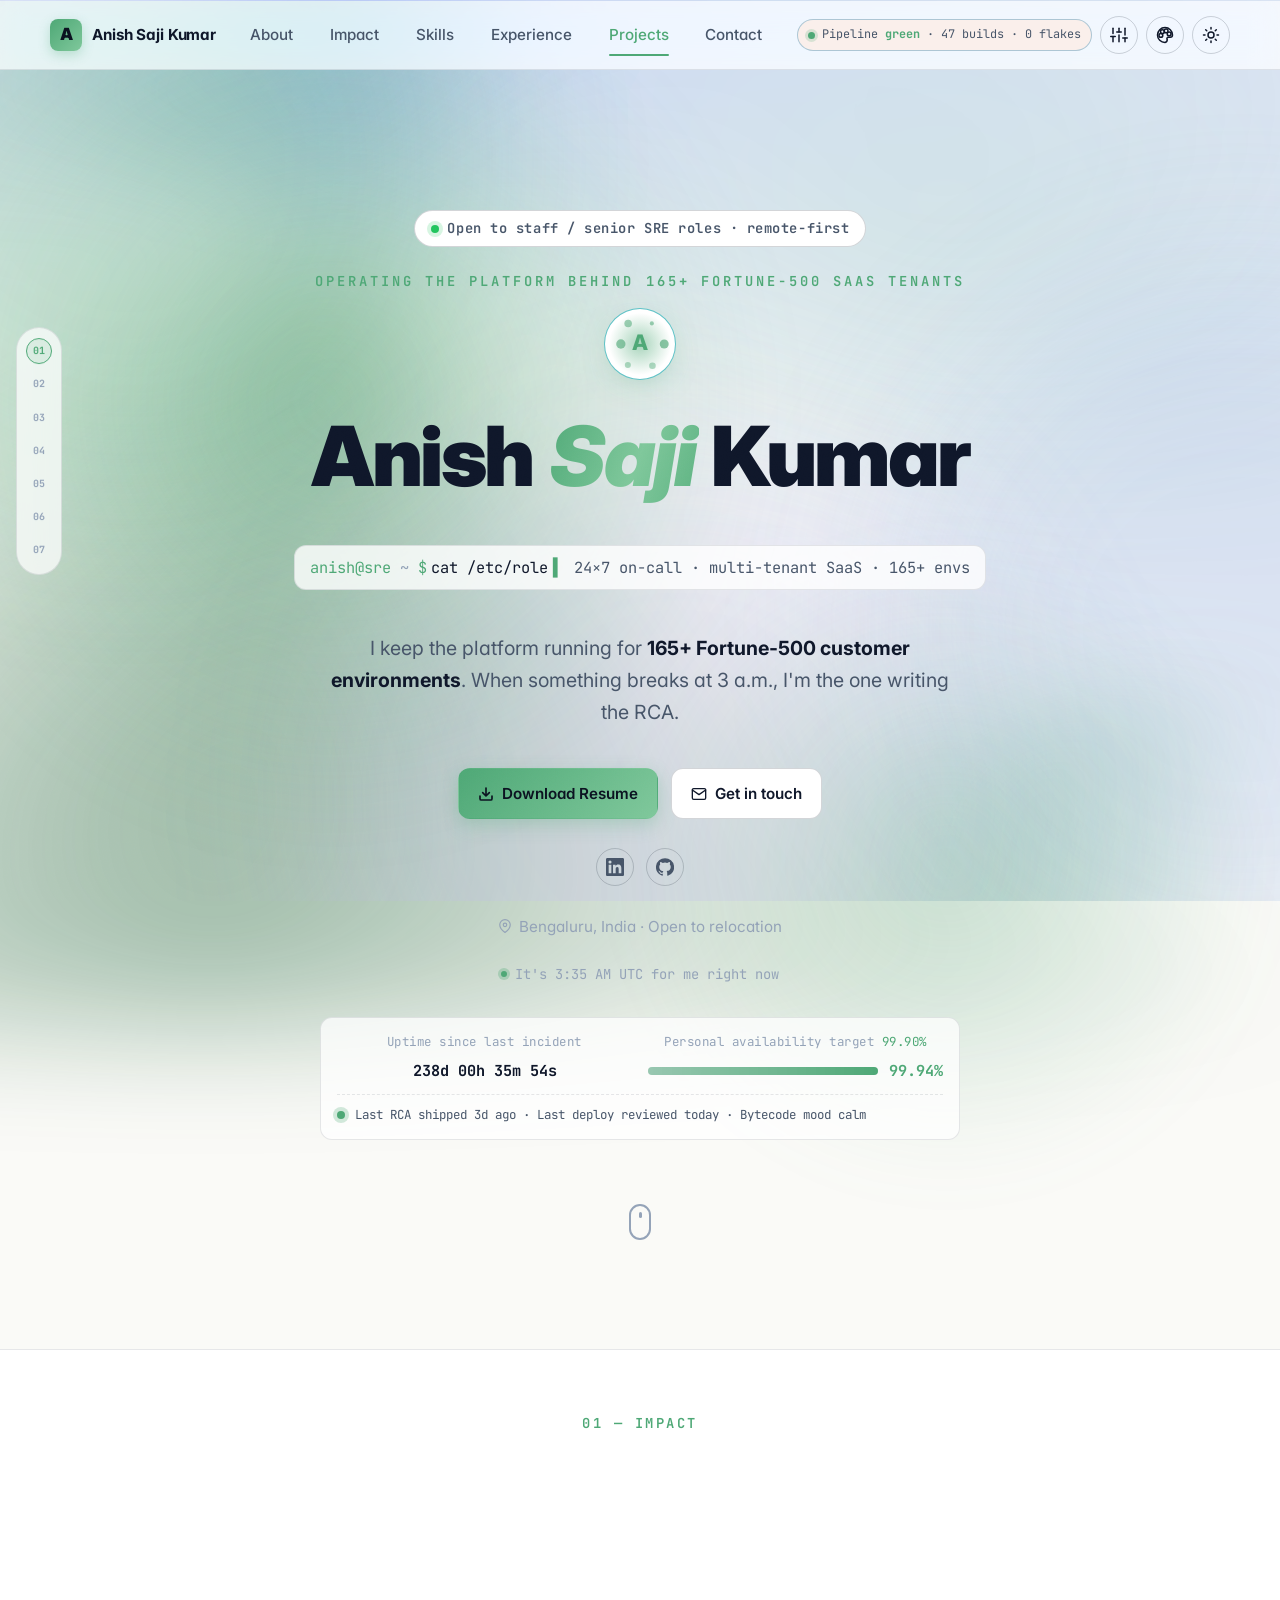
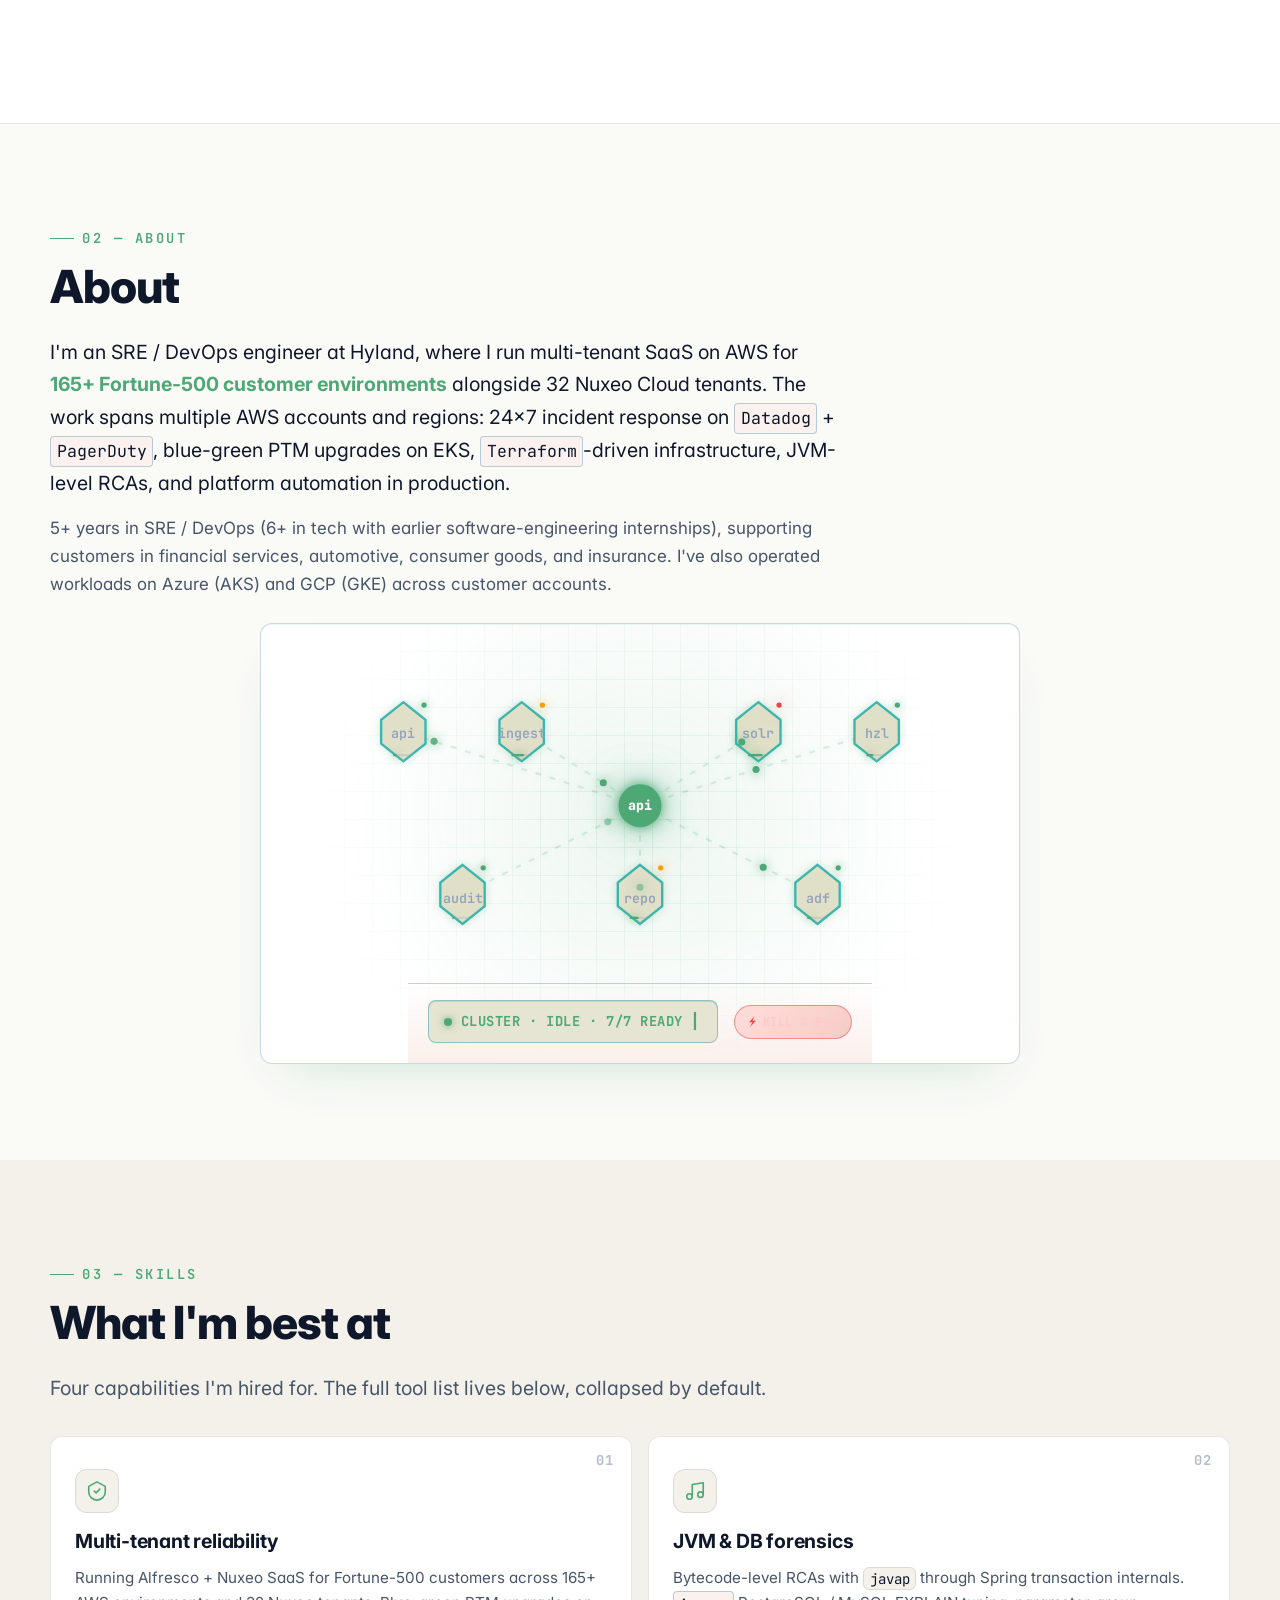
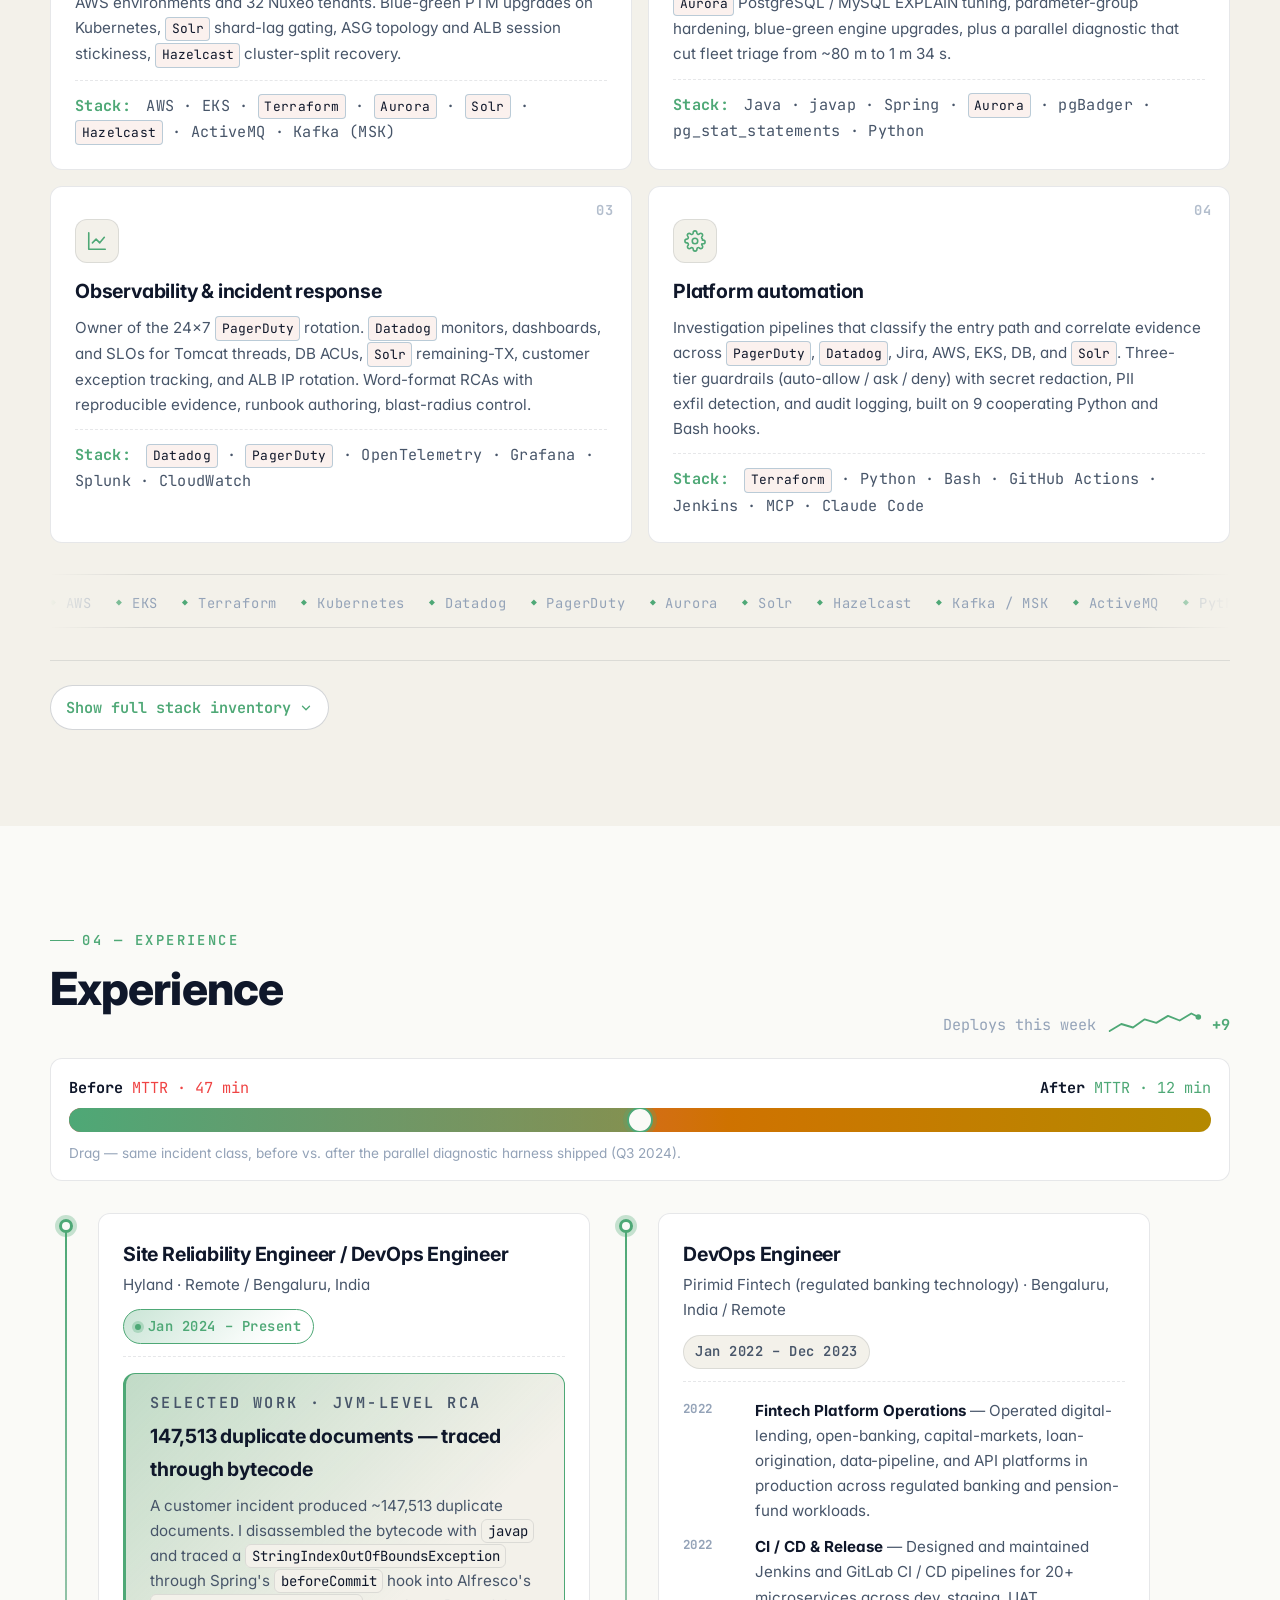
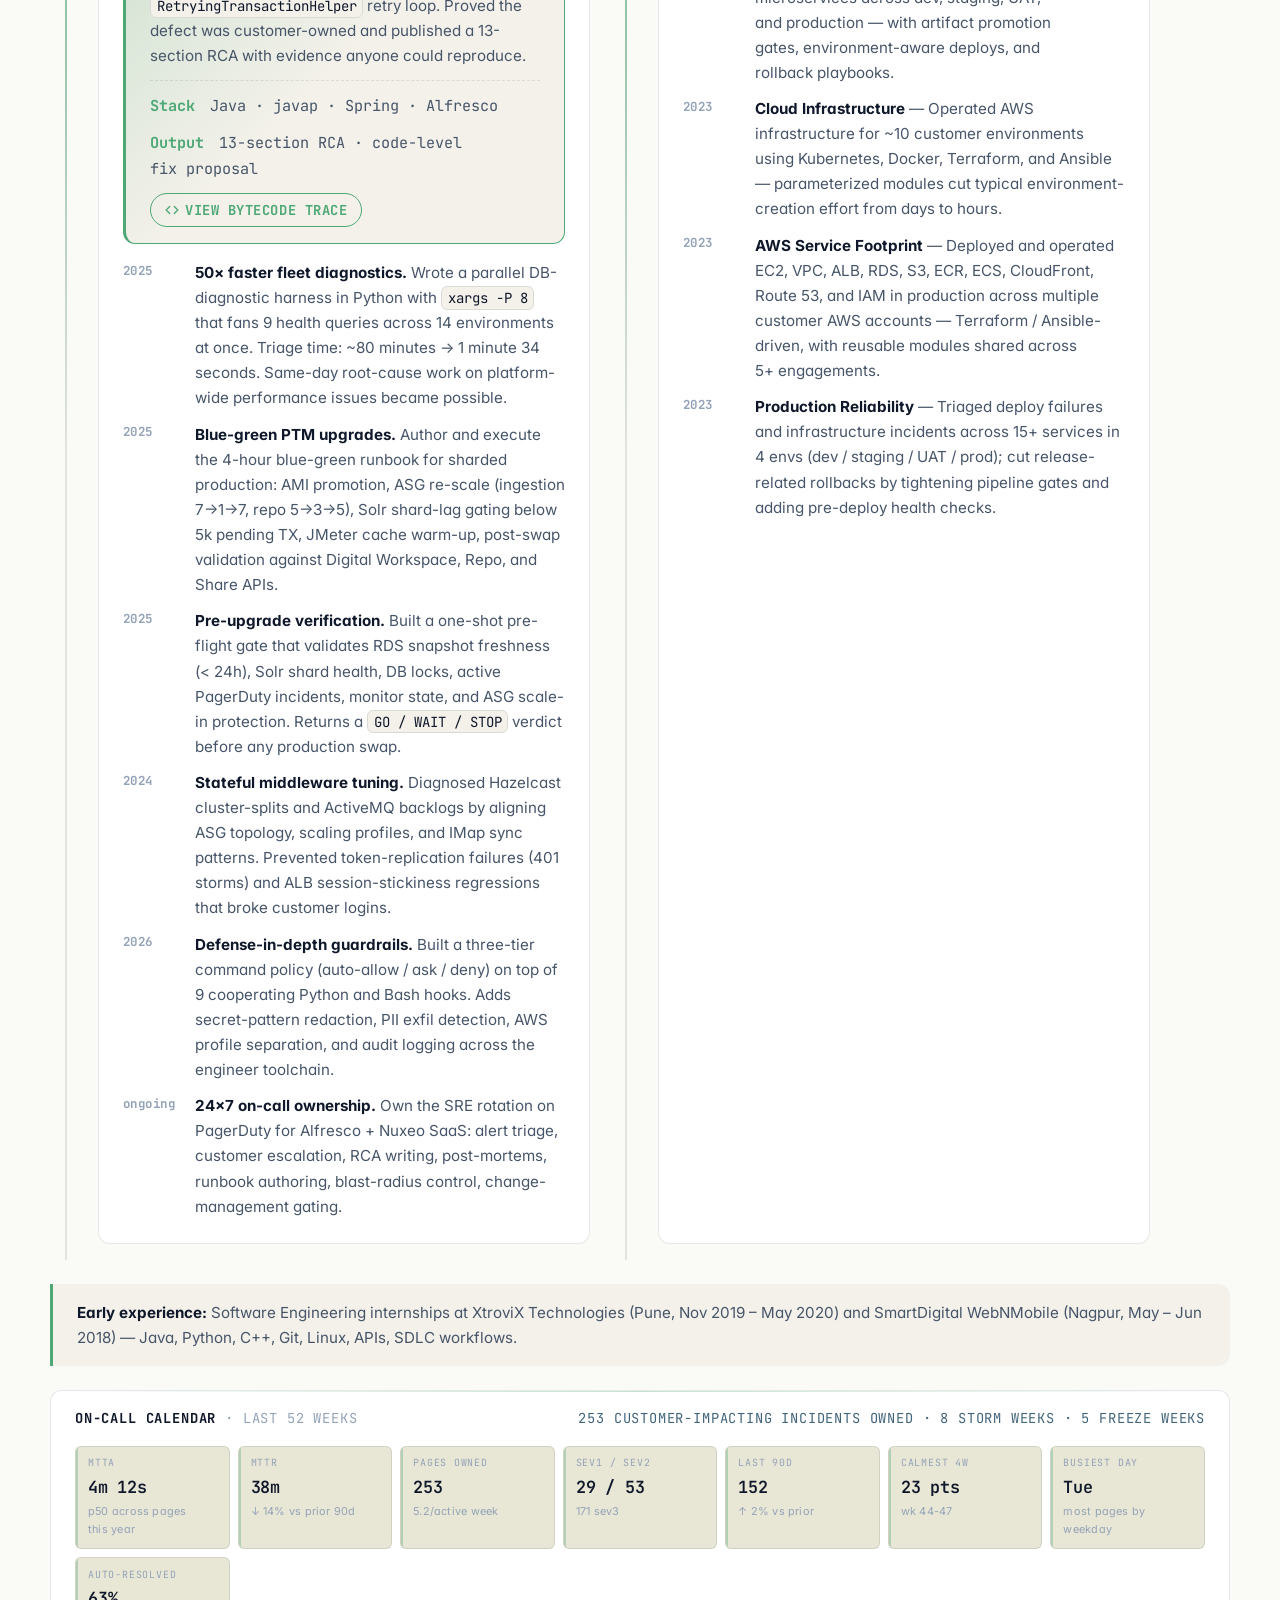
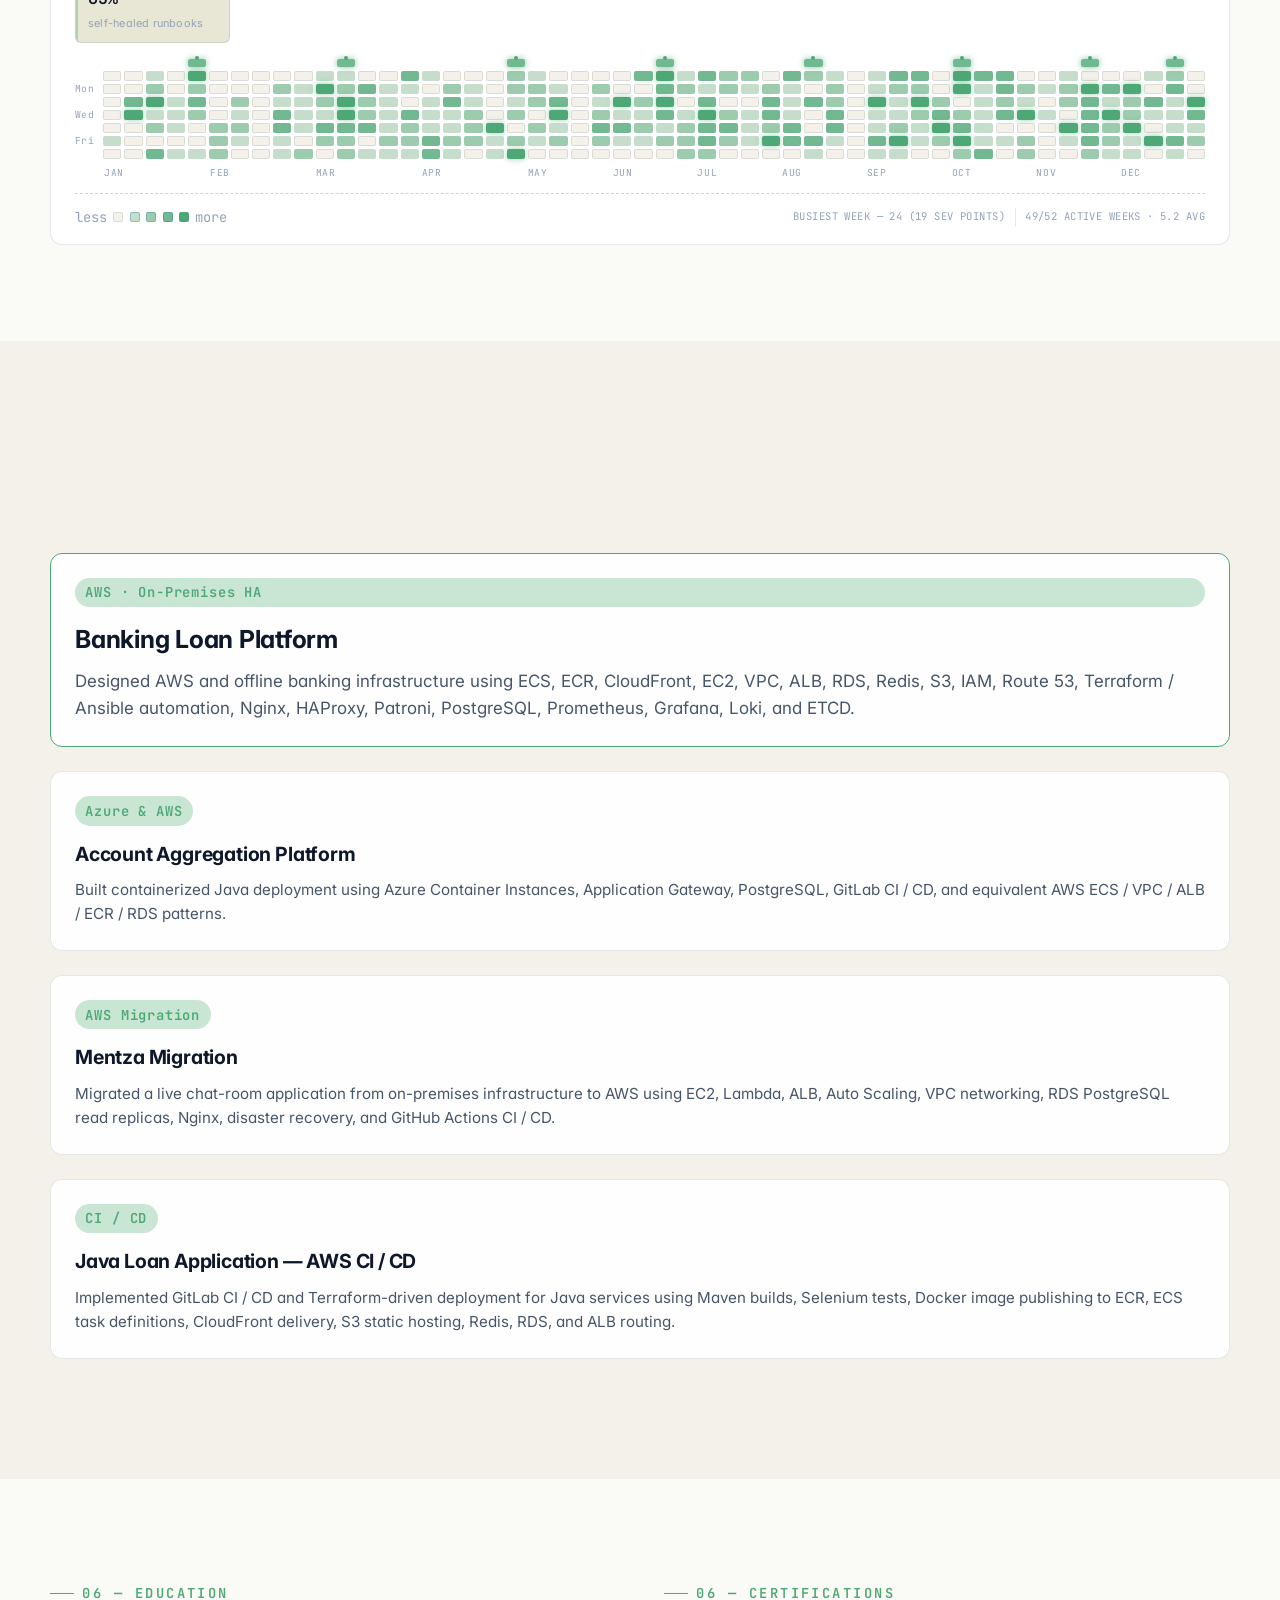
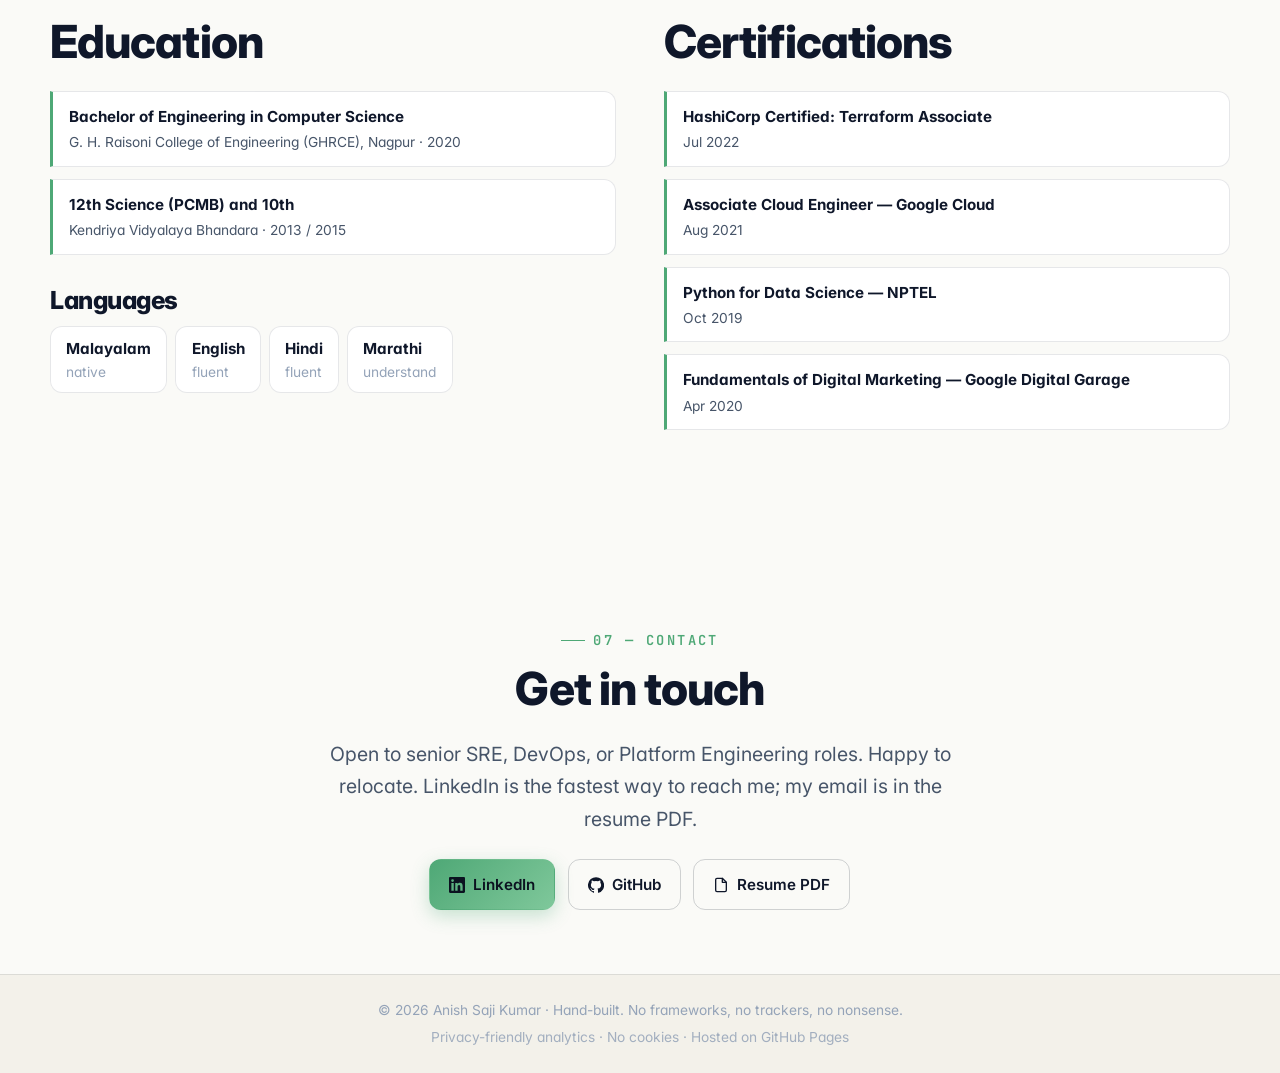
==== commit 60f8f9e5: "Rebuild on-call calendar as a dashboard, polish site-wide - Rebuild the on-call heatmap into a riche" ====
--- a/index.html
+++ b/index.html
@@ -37,12 +37,55 @@
 <!-- Skip link for keyboard / screen-reader users -->
 <a class="skip" href="#main">Skip to content</a>
 
+<!-- Sticky section index — only renders on wide screens via CSS -->
+<nav class="rail-index" aria-label="Section quick-jump">
+  <a href="#metrics"    data-label="Impact"     data-section="metrics">01</a>
+  <a href="#about"      data-label="About"      data-section="about">02</a>
+  <a href="#skills"     data-label="Skills"     data-section="skills">03</a>
+  <a href="#experience" data-label="Experience" data-section="experience">04</a>
+  <a href="#projects"   data-label="Projects"   data-section="projects">05</a>
+  <a href="#education"  data-label="Education"  data-section="education">06</a>
+  <a href="#contact"    data-label="Contact"    data-section="contact">07</a>
+</nav>
+
+<!-- Cursor label chip — shown when hovering specific links (JS-driven) -->
+<div class="cursor-label" id="cursorLabel" aria-hidden="true"></div>
+
+<!-- Easter-egg toast (Konami code) -->
+<div class="toast" id="toast" role="status" aria-live="polite"></div>
+
+<!-- v2 #49 orbital scroll-to-top button -->
+<button class="scroll-top" id="scrollTop" type="button" aria-label="Back to top" title="Back to top">
+  <svg width="14" height="14" viewBox="0 0 24 24" fill="none" stroke="currentColor" stroke-width="2.5" stroke-linecap="round" stroke-linejoin="round"><polyline points="18 15 12 9 6 15"/></svg>
+</button>
+
+<!-- v2 #33 sticky bottom contact pill (mobile only) -->
+<a class="dock-cta" href="#contact" aria-label="Contact me">
+  <svg width="14" height="14" viewBox="0 0 24 24" fill="none" stroke="currentColor" stroke-width="2.25" stroke-linecap="round" stroke-linejoin="round"><path d="M21 11.5a8.38 8.38 0 0 1-.9 3.8 8.5 8.5 0 0 1-7.6 4.7 8.38 8.38 0 0 1-3.8-.9L3 21l1.9-5.7a8.38 8.38 0 0 1-.9-3.8 8.5 8.5 0 0 1 4.7-7.6 8.38 8.38 0 0 1 3.8-.9h.5a8.48 8.48 0 0 1 8 8v.5z"/></svg>
+  <span>Say hi</span>
+</a>
+
+<!-- Reading-progress bar pinned to the very top of the viewport -->
+<div class="progress" aria-hidden="true"><div class="progress__bar" id="progressBar"></div></div>
+
 <!-- Animated background mesh — pure CSS, GPU-friendly -->
 <div class="bg-mesh" aria-hidden="true">
   <div class="bg-mesh__blob bg-mesh__blob--1"></div>
   <div class="bg-mesh__blob bg-mesh__blob--2"></div>
   <div class="bg-mesh__blob bg-mesh__blob--3"></div>
 </div>
+
+<!-- v2 #1 drifting conic mesh + v2 #4 light-leak streaks -->
+<div class="bg-aurora" aria-hidden="true"></div>
+<div class="bg-leaks" aria-hidden="true">
+  <span class="bg-leaks__a"></span>
+  <span class="bg-leaks__b"></span>
+</div>
+<!-- v2 #3 film-grain overlay (tiled SVG noise via background-image in CSS) -->
+<div class="bg-grain" aria-hidden="true"></div>
+
+<!-- v2 #35 curtain reveal — slid off after first paint -->
+<div class="curtain" id="curtain" aria-hidden="true"></div>
 
 <!-- Top navigation -->
 <header class="nav" role="banner">
@@ -59,56 +102,195 @@
       <a href="#projects">Projects</a>
       <a href="#contact">Contact</a>
     </nav>
-    <button id="themeToggle" class="theme-toggle" type="button" aria-label="Toggle dark mode" title="Toggle dark / light">
-      <svg class="theme-toggle__sun"  width="18" height="18" viewBox="0 0 24 24" fill="none" stroke="currentColor" stroke-width="2" stroke-linecap="round" stroke-linejoin="round" aria-hidden="true"><circle cx="12" cy="12" r="4"/><path d="M12 2v2M12 20v2M4.93 4.93l1.41 1.41M17.66 17.66l1.41 1.41M2 12h2M20 12h2M4.93 19.07l1.41-1.41M17.66 6.34l1.41-1.41"/></svg>
-      <svg class="theme-toggle__moon" width="18" height="18" viewBox="0 0 24 24" fill="none" stroke="currentColor" stroke-width="2" stroke-linecap="round" stroke-linejoin="round" aria-hidden="true"><path d="M21 12.79A9 9 0 1 1 11.21 3 7 7 0 0 0 21 12.79z"/></svg>
-    </button>
+    <!-- Right-side action cluster: theme picker, light/dark toggle, mobile menu -->
+    <div class="nav__actions">
+      <!-- v2 #12 pipeline status pill (in nav, desktop only) -->
+      <span class="pipe-pill" title="Latest CI status (manual stub — wire up at build time)">
+        <span class="pipe-pill__dot"></span>
+        <span class="pipe-pill__text">Pipeline <strong>green</strong> · 47 builds · 0 flakes</span>
+      </span>
+      <!-- v2 #23 prefs button -->
+      <button class="icon-btn" type="button" popovertarget="prefsPop" aria-label="Display preferences" title="Display preferences">
+        <svg width="18" height="18" viewBox="0 0 24 24" fill="none" stroke="currentColor" stroke-width="2" stroke-linecap="round" stroke-linejoin="round" aria-hidden="true"><line x1="4" y1="21" x2="4" y2="14"/><line x1="4" y1="10" x2="4" y2="3"/><line x1="12" y1="21" x2="12" y2="12"/><line x1="12" y1="8" x2="12" y2="3"/><line x1="20" y1="21" x2="20" y2="16"/><line x1="20" y1="12" x2="20" y2="3"/><line x1="1" y1="14" x2="7" y2="14"/><line x1="9" y1="8" x2="15" y2="8"/><line x1="17" y1="16" x2="23" y2="16"/></svg>
+      </button>
+      <!-- Theme picker — opens popover via the native popovertarget attribute -->
+      <button class="icon-btn" type="button" popovertarget="themePop" aria-label="Choose theme color" title="Theme color">
+        <svg width="18" height="18" viewBox="0 0 24 24" fill="none" stroke="currentColor" stroke-width="2" stroke-linecap="round" stroke-linejoin="round" aria-hidden="true">
+          <circle cx="13.5" cy="6.5" r="2.5"/><circle cx="17.5" cy="10.5" r="2.5"/><circle cx="8.5" cy="7.5" r="2.5"/><circle cx="6.5" cy="12.5" r="2.5"/>
+          <path d="M12 22a10 10 0 1 1 0-20c5.523 0 10 4.477 10 10 0 1.657-1.343 3-3 3h-2.5a2 2 0 0 0-1.5 3.319V18a4 4 0 0 1-3 4z"/>
+        </svg>
+      </button>
+      <!-- Light / dark mode toggle -->
+      <button id="themeToggle" class="icon-btn theme-toggle" type="button" aria-label="Toggle dark mode" title="Toggle dark / light">
+        <svg class="theme-toggle__sun"  width="18" height="18" viewBox="0 0 24 24" fill="none" stroke="currentColor" stroke-width="2" stroke-linecap="round" stroke-linejoin="round" aria-hidden="true"><circle cx="12" cy="12" r="4"/><path d="M12 2v2M12 20v2M4.93 4.93l1.41 1.41M17.66 17.66l1.41 1.41M2 12h2M20 12h2M4.93 19.07l1.41-1.41M17.66 6.34l1.41-1.41"/></svg>
+        <svg class="theme-toggle__moon" width="18" height="18" viewBox="0 0 24 24" fill="none" stroke="currentColor" stroke-width="2" stroke-linecap="round" stroke-linejoin="round" aria-hidden="true"><path d="M21 12.79A9 9 0 1 1 11.21 3 7 7 0 0 0 21 12.79z"/></svg>
+      </button>
+      <!-- Mobile-only hamburger; opens the bottom sheet popover -->
+      <button class="icon-btn menu-btn" type="button" popovertarget="menuSheet" aria-label="Open menu" title="Menu">
+        <svg width="18" height="18" viewBox="0 0 24 24" fill="none" stroke="currentColor" stroke-width="2" stroke-linecap="round" stroke-linejoin="round" aria-hidden="true"><line x1="3" y1="6" x2="21" y2="6"/><line x1="3" y1="12" x2="21" y2="12"/><line x1="3" y1="18" x2="21" y2="18"/></svg>
+      </button>
+    </div>
   </div>
 </header>
 
+<!-- ============== THEME PICKER POPOVER ============== -->
+<!-- Browser-native popover: Escape and outside-click dismiss are free. -->
+<div popover id="themePop" class="theme-pop" aria-label="Theme color picker">
+  <p class="theme-pop__title">Theme color</p>
+  <div class="theme-pop__grid">
+    <button type="button" class="theme-swatch" data-theme="bronze"   aria-pressed="false"> <span class="theme-swatch__chip"></span>Bronze</button>
+    <button type="button" class="theme-swatch" data-theme="midnight" aria-pressed="false"> <span class="theme-swatch__chip"></span>Midnight</button>
+    <button type="button" class="theme-swatch" data-theme="forest"   aria-pressed="true">  <span class="theme-swatch__chip"></span>Forest</button>
+    <button type="button" class="theme-swatch" data-theme="plum"     aria-pressed="false"> <span class="theme-swatch__chip"></span>Plum</button>
+    <button type="button" class="theme-swatch" data-theme="solar"    aria-pressed="false"> <span class="theme-swatch__chip"></span>Solar</button>
+    <button type="button" class="theme-swatch" data-theme="slate"    aria-pressed="false"> <span class="theme-swatch__chip"></span>Slate</button>
+  </div>
+</div>
+
+<!-- v2 #23-26 PREFERENCES popover (density / motion / font / CVD) -->
+<div popover id="prefsPop" class="prefs-pop" aria-label="Display preferences">
+  <p class="prefs-pop__title">Display</p>
+  <div class="prefs-row">
+    <span class="prefs-row__label">Density</span>
+    <div class="seg" data-pref="density">
+      <button type="button" data-val="compact">Compact</button>
+      <button type="button" data-val="cosy" aria-pressed="true">Cosy</button>
+      <button type="button" data-val="comfy">Comfy</button>
+    </div>
+  </div>
+  <div class="prefs-row">
+    <span class="prefs-row__label">Motion</span>
+    <div class="seg" data-pref="motion">
+      <button type="button" data-val="low">Low</button>
+      <button type="button" data-val="med" aria-pressed="true">Med</button>
+      <button type="button" data-val="high">High</button>
+    </div>
+  </div>
+  <div class="prefs-row">
+    <span class="prefs-row__label">Font</span>
+    <div class="seg" data-pref="font">
+      <button type="button" data-val="sans" aria-pressed="true">Sans</button>
+      <button type="button" data-val="serif">Serif</button>
+      <button type="button" data-val="mono">Mono</button>
+    </div>
+  </div>
+  <div class="prefs-row">
+    <span class="prefs-row__label">Color-vision-safe</span>
+    <div class="seg" data-pref="cvd">
+      <button type="button" data-val="off" aria-pressed="true">Off</button>
+      <button type="button" data-val="on">On</button>
+    </div>
+  </div>
+  <p class="prefs-pop__hint">Press <kbd>?</kbd> for shortcuts · <kbd>⌘K</kbd> for command palette</p>
+</div>
+
+<!-- v2 #27 COMMAND PALETTE -->
+<dialog class="cmdk" id="cmdk" aria-label="Command palette">
+  <form class="cmdk__form" method="dialog" onsubmit="return false">
+    <input class="cmdk__input" id="cmdkInput" type="text" placeholder="Jump to section, switch theme, copy email…" autocomplete="off" />
+    <button type="button" class="cmdk__close" data-cmdk-close aria-label="Close palette">Esc</button>
+  </form>
+  <ul class="cmdk__list" id="cmdkList" role="listbox"></ul>
+  <footer class="cmdk__foot">
+    <span><kbd>↑</kbd><kbd>↓</kbd> navigate</span>
+    <span><kbd>↵</kbd> select</span>
+    <span><kbd>Esc</kbd> close</span>
+  </footer>
+</dialog>
+
+<!-- v2 #28 SHORTCUTS HELP -->
+<dialog class="kbd-help" id="kbdHelp" aria-label="Keyboard shortcuts">
+  <header class="kbd-help__head">
+    <h3>Keyboard shortcuts</h3>
+    <button type="button" class="icon-btn" data-kbd-close aria-label="Close">
+      <svg width="14" height="14" viewBox="0 0 24 24" fill="none" stroke="currentColor" stroke-width="2.25" stroke-linecap="round" stroke-linejoin="round"><line x1="18" y1="6" x2="6" y2="18"/><line x1="6" y1="6" x2="18" y2="18"/></svg>
+    </button>
+  </header>
+  <ul class="kbd-help__list">
+    <li><kbd>⌘ K</kbd> / <kbd>Ctrl K</kbd><span>Command palette</span></li>
+    <li><kbd>?</kbd><span>This help</span></li>
+    <li><kbd>G</kbd> then <kbd>A</kbd>/<kbd>S</kbd>/<kbd>E</kbd>/<kbd>P</kbd>/<kbd>C</kbd><span>Go to About / Skills / Experience / Projects / Contact</span></li>
+    <li><kbd>T</kbd><span>Toggle dark / light</span></li>
+    <li><kbd>D</kbd><span>Density toggle</span></li>
+    <li><kbd>↑↑↓↓←→←→ B A</kbd><span>Cycle themes (Konami)</span></li>
+    <li><kbd>Esc</kbd><span>Close any open panel</span></li>
+  </ul>
+</dialog>
+
+<!-- ============== MOBILE MENU SHEET POPOVER ============== -->
+<div popover id="menuSheet" class="menu-sheet" aria-label="Site navigation">
+  <header class="menu-sheet__head">
+    <span class="menu-sheet__title">Navigate</span>
+    <button class="icon-btn" type="button" popovertarget="menuSheet" popovertargetaction="hide" aria-label="Close menu" title="Close">
+      <svg width="18" height="18" viewBox="0 0 24 24" fill="none" stroke="currentColor" stroke-width="2" stroke-linecap="round" stroke-linejoin="round" aria-hidden="true"><line x1="18" y1="6" x2="6" y2="18"/><line x1="6" y1="6" x2="18" y2="18"/></svg>
+    </button>
+  </header>
+  <ul class="menu-sheet__list">
+    <li><a href="#about">About</a></li>
+    <li><a href="#metrics">Impact</a></li>
+    <li><a href="#skills">Skills</a></li>
+    <li><a href="#experience">Experience</a></li>
+    <li><a href="#projects">Projects</a></li>
+    <li><a href="#contact">Contact</a></li>
+  </ul>
+</div>
+
 <main id="main">
 
   <!-- ============== HERO ============== -->
   <section id="top" class="hero">
+    <!-- v2 #18 parallax depth layers -->
+    <div class="hero__parallax" aria-hidden="true">
+      <span class="hero__parallax-layer hero__parallax-layer--back"></span>
+      <span class="hero__parallax-layer hero__parallax-layer--mid"></span>
+    </div>
+
     <div class="container hero__inner">
 
       <span class="hero__pill">
         <span class="hero__pill-dot"></span>
-        Available for senior SRE / DevOps roles
+        Open to staff / senior SRE roles · remote-first
       </span>
 
-      <p class="hero__kicker">MULTI-TENANT SAAS · 165+ AWS ENVIRONMENTS · FORTUNE-500 CUSTOMERS</p>
-
-      <h1 class="hero__name">
-        Anish <span class="hero__name-accent">Saji</span> Kumar
-      </h1>
-
-      <p class="hero__title">
-        <span>DevOps Engineer</span>
-        <span class="hero__title-sep">·</span>
-        <span>Site Reliability Engineer</span>
-        <span class="hero__title-sep">·</span>
-        <span>AWS Cloud Platform Engineer</span>
-      </p>
-
-      <p class="hero__voice">"I make multi-tenant SaaS quietly reliable at 3&nbsp;AM — and explain why at 3&nbsp;PM."</p>
+      <p class="hero__kicker">OPERATING THE PLATFORM BEHIND 165+ FORTUNE-500 SAAS TENANTS</p>
+
+      <!-- v2 #59 generative portrait sits left of the name on wide screens -->
+      <div class="hero__name-row">
+        <div class="genportrait" id="genPortrait" aria-hidden="true"></div>
+        <h1 class="hero__name">
+          Anish <span class="hero__name-accent">Saji</span> Kumar
+        </h1>
+      </div>
+
+      <!-- v2 #10 whoami terminal replaces the static role line -->
+      <div class="termline" aria-label="Role summary">
+        <span class="termline__prompt">anish@sre <span class="termline__path">~</span> $</span>
+        <span class="termline__cmd" id="termCmd"></span><span class="termline__cursor">▌</span>
+        <span class="termline__out" id="termOut" aria-live="polite"></span>
+      </div>
+
+      <p class="hero__voice">I keep the platform running for <strong>165+ Fortune-500 customer environments</strong>. When something breaks at 3&nbsp;a.m., I'm the one writing the RCA.</p>
 
       <div class="hero__cta">
-        <a class="btn btn--primary" href="assets/Anish_Saji_Kumar_Resume.pdf" target="_blank" rel="noopener">
-          <svg width="16" height="16" viewBox="0 0 24 24" fill="none" stroke="currentColor" stroke-width="2.5" stroke-linecap="round" stroke-linejoin="round" aria-hidden="true"><path d="M21 15v4a2 2 0 0 1-2 2H5a2 2 0 0 1-2-2v-4M7 10l5 5 5-5M12 15V3"/></svg>
-          Download Resume
-        </a>
-        <a class="btn btn--ghost" href="https://www.linkedin.com/in/anish-kumar-sre-devops" target="_blank" rel="noopener">
-          <svg width="16" height="16" viewBox="0 0 24 24" fill="currentColor" aria-hidden="true"><path d="M20.45 20.45h-3.55v-5.57c0-1.33-.02-3.04-1.85-3.04-1.85 0-2.13 1.45-2.13 2.94v5.67H9.36V9h3.41v1.56h.05c.48-.9 1.64-1.85 3.37-1.85 3.6 0 4.27 2.37 4.27 5.46v6.28zM5.34 7.43a2.06 2.06 0 1 1 0-4.13 2.06 2.06 0 0 1 0 4.13zM7.12 20.45H3.56V9h3.56v11.45zM22.22 0H1.77C.79 0 0 .77 0 1.72v20.56C0 23.23.79 24 1.77 24h20.45C23.2 24 24 23.23 24 22.28V1.72C24 .77 23.2 0 22.22 0z"/></svg>
-          LinkedIn
-        </a>
-        <a class="btn btn--ghost" href="https://github.com/ANISHSAJIKUMAR" target="_blank" rel="noopener">
-          <svg width="16" height="16" viewBox="0 0 24 24" fill="currentColor" aria-hidden="true"><path d="M12 .3a12 12 0 0 0-3.79 23.4c.6.11.82-.26.82-.58v-2c-3.34.73-4.04-1.6-4.04-1.6-.55-1.39-1.34-1.76-1.34-1.76-1.08-.74.08-.73.08-.73 1.2.09 1.83 1.24 1.83 1.24 1.07 1.83 2.81 1.3 3.5 1 .1-.78.42-1.31.76-1.61-2.66-.3-5.47-1.33-5.47-5.93 0-1.31.47-2.38 1.24-3.22-.13-.3-.54-1.52.11-3.18 0 0 1-.32 3.3 1.23a11.5 11.5 0 0 1 6 0c2.3-1.55 3.3-1.23 3.3-1.23.65 1.66.24 2.88.12 3.18.77.84 1.23 1.91 1.23 3.22 0 4.61-2.81 5.62-5.49 5.92.43.37.81 1.1.81 2.22v3.29c0 .32.22.7.83.58A12 12 0 0 0 12 .3"/></svg>
-          GitHub
+        <a class="btn btn--primary btn--flip" href="assets/Anish_Saji_Kumar_Resume.pdf" target="_blank" rel="noopener">
+          <span class="btn__face btn__face--front">
+            <svg width="16" height="16" viewBox="0 0 24 24" fill="none" stroke="currentColor" stroke-width="2.5" stroke-linecap="round" stroke-linejoin="round" aria-hidden="true"><path d="M21 15v4a2 2 0 0 1-2 2H5a2 2 0 0 1-2-2v-4M7 10l5 5 5-5M12 15V3"/></svg>
+            Download Resume
+          </span>
+          <span class="btn__face btn__face--back">Last updated · 2026-05</span>
         </a>
         <a class="btn btn--ghost" href="#contact">
           <svg width="16" height="16" viewBox="0 0 24 24" fill="none" stroke="currentColor" stroke-width="2" stroke-linecap="round" stroke-linejoin="round" aria-hidden="true"><path d="M4 4h16c1.1 0 2 .9 2 2v12c0 1.1-.9 2-2 2H4c-1.1 0-2-.9-2-2V6c0-1.1.9-2 2-2z"/><polyline points="22,6 12,13 2,6"/></svg>
-          Contact
+          Get in touch
+        </a>
+      </div>
+
+      <div class="hero__socials" aria-label="Profiles">
+        <a class="hero__social" href="https://www.linkedin.com/in/anish-kumar-sre-devops" target="_blank" rel="noopener" aria-label="LinkedIn" title="LinkedIn">
+          <svg width="18" height="18" viewBox="0 0 24 24" fill="currentColor" aria-hidden="true"><path d="M20.45 20.45h-3.55v-5.57c0-1.33-.02-3.04-1.85-3.04-1.85 0-2.13 1.45-2.13 2.94v5.67H9.36V9h3.41v1.56h.05c.48-.9 1.64-1.85 3.37-1.85 3.6 0 4.27 2.37 4.27 5.46v6.28zM5.34 7.43a2.06 2.06 0 1 1 0-4.13 2.06 2.06 0 0 1 0 4.13zM7.12 20.45H3.56V9h3.56v11.45zM22.22 0H1.77C.79 0 0 .77 0 1.72v20.56C0 23.23.79 24 1.77 24h20.45C23.2 24 24 23.23 24 22.28V1.72C24 .77 23.2 0 22.22 0z"/></svg>
+        </a>
+        <a class="hero__social" href="https://github.com/ANISHSAJIKUMAR" target="_blank" rel="noopener" aria-label="GitHub" title="GitHub">
+          <svg width="18" height="18" viewBox="0 0 24 24" fill="currentColor" aria-hidden="true"><path d="M12 .3a12 12 0 0 0-3.79 23.4c.6.11.82-.26.82-.58v-2c-3.34.73-4.04-1.6-4.04-1.6-.55-1.39-1.34-1.76-1.34-1.76-1.08-.74.08-.73.08-.73 1.2.09 1.83 1.24 1.83 1.24 1.07 1.83 2.81 1.3 3.5 1 .1-.78.42-1.31.76-1.61-2.66-.3-5.47-1.33-5.47-5.93 0-1.31.47-2.38 1.24-3.22-.13-.3-.54-1.52.11-3.18 0 0 1-.32 3.3 1.23a11.5 11.5 0 0 1 6 0c2.3-1.55 3.3-1.23 3.3-1.23.65 1.66.24 2.88.12 3.18.77.84 1.23 1.91 1.23 3.22 0 4.61-2.81 5.62-5.49 5.92.43.37.81 1.1.81 2.22v3.29c0 .32.22.7.83.58A12 12 0 0 0 12 .3"/></svg>
         </a>
       </div>
 
@@ -117,6 +299,30 @@
         Bengaluru, India · Open to relocation
       </p>
 
+      <!-- Live local time, refreshed every second by JS -->
+      <p class="hero__now" aria-live="polite">
+        <span class="hero__now-dot" aria-hidden="true"></span>
+        <span>It's <span id="nowTime">--:--</span> for me right now</span>
+      </p>
+
+      <!-- v2 #8 live uptime counter + #9 personal SLO bar -->
+      <div class="dash" aria-label="Live status">
+        <div class="dash__row">
+          <div class="dash__cell">
+            <span class="dash__lab">Uptime since last incident</span>
+            <span class="dash__val" id="uptimeVal" data-since="2026-04-12T03:00:00Z">--d --h --m --s</span>
+          </div>
+          <div class="dash__cell">
+            <span class="dash__lab">Personal availability target <em>99.90%</em></span>
+            <div class="slo">
+              <div class="slo__bar"><span class="slo__fill" id="sloFill"></span><span class="slo__target"></span></div>
+              <span class="slo__num" id="sloNum">99.94%</span>
+            </div>
+          </div>
+        </div>
+        <p class="dash__foot"><span class="dot" aria-hidden="true"></span>Last RCA shipped 3d ago · Last deploy reviewed today · Bytecode mood calm</p>
+      </div>
+
       <a href="#metrics" class="hero__scroll" aria-label="Scroll down">
         <span class="hero__scroll-mouse"><span class="hero__scroll-wheel"></span></span>
       </a>
@@ -126,13 +332,23 @@
   <!-- ============== METRICS ============== -->
   <section id="metrics" class="metrics" aria-label="Impact">
     <div class="container">
-      <p class="metrics__eyebrow">Impact</p>
-      <div class="metrics__grid">
-        <div class="metric" data-reveal><div class="metric__num" data-count="165">0</div><span class="metric__plus">+</span><div class="metric__lab">AWS Environments</div></div>
-        <div class="metric" data-reveal><div class="metric__num" data-count="580">0</div><span class="metric__plus">+</span><div class="metric__lab">Repos Operated</div></div>
-        <div class="metric" data-reveal><div class="metric__num metric__num--text">24×7</div><div class="metric__lab">On-Call Coverage</div></div>
-        <div class="metric" data-reveal><div class="metric__num" data-count="5">0</div><span class="metric__plus">+</span><div class="metric__lab">Years SRE / DevOps</div></div>
-        <div class="metric" data-reveal><div class="metric__num" data-count="6">0</div><span class="metric__plus">+</span><div class="metric__lab">Years in Tech</div></div>
+      <p class="metrics__eyebrow">01 — Impact</p>
+      <div class="metrics__grid metrics__grid--three">
+        <div class="metric" data-reveal data-source="Counted from internal stack registry: 133 Alfresco + 32 Nuxeo customer environments, Q2 2026.">
+          <div class="metric__num" data-count="165">0</div><span class="metric__plus">+</span>
+          <div class="metric__lab">Customer environments<button type="button" class="info" aria-label="Source"><span aria-hidden="true">ⓘ</span></button></div>
+          <div class="metric__ctx">Multi-tenant Alfresco + Nuxeo SaaS, on-call 24×7</div>
+        </div>
+        <div class="metric" data-reveal data-source="Wall-clock measurement: serial baseline 4860s → parallel run 94s. xargs -P 8, 14-env sample, repeated 5 times.">
+          <div class="metric__num metric__num--text">80m → 1m&nbsp;34s</div>
+          <div class="metric__lab">Fleet diagnostic time<button type="button" class="info" aria-label="Source"><span aria-hidden="true">ⓘ</span></button></div>
+          <div class="metric__ctx">Parallel Python + <code>xargs -P</code> across 14 envs at once</div>
+        </div>
+        <div class="metric" data-reveal data-source="From Alfresco repo audit; counted via SQL: SELECT COUNT(*) duplicate_node_refs WHERE… 13-section RCA archived 2024-Q4.">
+          <div class="metric__num" data-count="147513">0</div>
+          <div class="metric__lab">Duplicate documents RCA'd<button type="button" class="info" aria-label="Source"><span aria-hidden="true">ⓘ</span></button></div>
+          <div class="metric__ctx">JVM bytecode forensics with <code>javap</code> · 13-section RCA</div>
+        </div>
       </div>
     </div>
   </section>
@@ -140,27 +356,73 @@
   <!-- ============== ABOUT ============== -->
   <section id="about" class="section">
     <div class="container">
-      <p class="section__eyebrow" data-reveal>About</p>
+      <p class="section__eyebrow" data-reveal>02 — About</p>
       <h2 class="section__title" data-reveal>About</h2>
 
       <div class="about">
         <p class="about__lead" data-reveal>
-          Site Reliability / DevOps Engineer running multi-tenant SaaS on AWS for
-          <strong>165+ Fortune-500 customer environments</strong> at Hyland (a
-          Gartner Magic Quadrant Leader for Document Management) — with 32 Nuxeo
-          Cloud tenants alongside, multiple AWS accounts and regions, end-to-end
-          ownership of 24×7 incident response on Datadog + PagerDuty,
-          blue-green PTM upgrades on Kubernetes (EKS), Terraform-driven
-          infrastructure, JVM-level Root Cause Analyses, and platform-wide
-          automation in production.
+          I'm an SRE / DevOps engineer at Hyland, where I run multi-tenant SaaS
+          on AWS for <strong>165+ Fortune-500 customer environments</strong>
+          alongside 32 Nuxeo Cloud tenants. The work spans multiple AWS
+          accounts and regions: 24×7 incident response on Datadog + PagerDuty,
+          blue-green PTM upgrades on EKS, Terraform-driven infrastructure,
+          JVM-level RCAs, and platform automation in production.
         </p>
         <p class="about__body" data-reveal>
-          5+ years full-time SRE / DevOps (6+ years in tech including
-          software-engineering internships) supporting Fortune-500 customers
-          in financial services, automotive, consumer goods, and insurance.
-          Operated workloads on Azure (AKS) and GCP (GKE) across customer
-          accounts.
+          5+ years in SRE / DevOps (6+ in tech with earlier software-engineering
+          internships), supporting customers in financial services, automotive,
+          consumer goods, and insurance. I've also operated workloads on Azure
+          (AKS) and GCP (GKE) across customer accounts.
         </p>
+      </div>
+
+      <!-- v2 #13 interactive cluster + #14 chaos button + #15 DAG arrows -->
+      <div class="cluster cluster--interactive" data-reveal>
+        <svg viewBox="0 0 480 200" role="img" aria-label="Live EKS cluster diagram — click pods to inspect" id="clusterSvg">
+          <defs>
+            <marker id="arrowhead" markerWidth="6" markerHeight="6" refX="5" refY="3" orient="auto">
+              <path d="M0,0 L0,6 L6,3 z" fill="currentColor"/>
+            </marker>
+          </defs>
+          <line class="link link--flow" x1="240" y1="100" x2="80"  y2="50" marker-end="url(#arrowhead)"/>
+          <line class="link link--flow" x1="240" y1="100" x2="160" y2="50" marker-end="url(#arrowhead)"/>
+          <line class="link link--flow" x1="240" y1="100" x2="320" y2="50" marker-end="url(#arrowhead)"/>
+          <line class="link link--flow" x1="240" y1="100" x2="400" y2="50" marker-end="url(#arrowhead)"/>
+          <line class="link link--flow" x1="240" y1="100" x2="120" y2="160" marker-end="url(#arrowhead)"/>
+          <line class="link link--flow" x1="240" y1="100" x2="240" y2="160" marker-end="url(#arrowhead)"/>
+          <line class="link link--flow" x1="240" y1="100" x2="360" y2="160" marker-end="url(#arrowhead)"/>
+          <!-- Worker pods (hexagons) — now real buttons -->
+          <g class="pod-g" tabindex="0" role="button" data-pod="api-7c4f"        data-cpu="18%" data-mem="312Mi" data-age="4d">
+            <polygon class="pod" points="80,30 95,42 95,58 80,70 65,58 65,42"/><text x="80" y="54" text-anchor="middle" class="pod-lab">api</text>
+          </g>
+          <g class="pod-g" tabindex="0" role="button" data-pod="ingest-92b1"     data-cpu="62%" data-mem="1.4Gi" data-age="1d">
+            <polygon class="pod" points="160,30 175,42 175,58 160,70 145,58 145,42"/><text x="160" y="54" text-anchor="middle" class="pod-lab">ingest</text>
+          </g>
+          <g class="pod-g" tabindex="0" role="button" data-pod="solr-3d2a"       data-cpu="71%" data-mem="3.2Gi" data-age="11d">
+            <polygon class="pod" points="320,30 335,42 335,58 320,70 305,58 305,42"/><text x="320" y="54" text-anchor="middle" class="pod-lab">solr</text>
+          </g>
+          <g class="pod-g" tabindex="0" role="button" data-pod="hazelcast-44e7"  data-cpu="34%" data-mem="2.1Gi" data-age="9d">
+            <polygon class="pod" points="400,30 415,42 415,58 400,70 385,58 385,42"/><text x="400" y="54" text-anchor="middle" class="pod-lab">hzl</text>
+          </g>
+          <g class="pod-g" tabindex="0" role="button" data-pod="audit-5f10"      data-cpu="9%"  data-mem="180Mi" data-age="2d">
+            <polygon class="pod" points="120,140 135,152 135,168 120,180 105,168 105,152"/><text x="120" y="166" text-anchor="middle" class="pod-lab">audit</text>
+          </g>
+          <g class="pod-g" tabindex="0" role="button" data-pod="repo-ab09"       data-cpu="44%" data-mem="2.8Gi" data-age="1d">
+            <polygon class="pod" points="240,140 255,152 255,168 240,180 225,168 225,152"/><text x="240" y="166" text-anchor="middle" class="pod-lab">repo</text>
+          </g>
+          <g class="pod-g" tabindex="0" role="button" data-pod="adf-c812"        data-cpu="22%" data-mem="540Mi" data-age="3d">
+            <polygon class="pod" points="360,140 375,152 375,168 360,180 345,168 345,152"/><text x="360" y="166" text-anchor="middle" class="pod-lab">adf</text>
+          </g>
+          <circle class="control" cx="240" cy="100" r="14"/>
+          <text x="240" y="103" text-anchor="middle" class="pod-lab pod-lab--ctrl">api</text>
+        </svg>
+        <div class="cluster__hud">
+          <span class="cluster__caption" id="clusterStatus">cluster · idle · 7/7 ready</span>
+          <button type="button" class="cluster__chaos" id="chaosBtn" title="Chaos engineering: kill a random pod">
+            <span class="cluster__chaos-icon" aria-hidden="true">⚡</span> Kill a pod
+          </button>
+        </div>
+        <div class="cluster__tip" id="clusterTip" role="tooltip" aria-hidden="true"></div>
       </div>
     </div>
   </section>
@@ -168,99 +430,164 @@
   <!-- ============== SKILLS ============== -->
   <section id="skills" class="section section--alt">
     <div class="container">
-      <p class="section__eyebrow" data-reveal>Skills</p>
-      <h2 class="section__title" data-reveal>Technical Skills</h2>
-      <p class="section__sub" data-reveal>Cloud first. AI / LLMOps second. Then containers, IaC, observability, data, security, and the rest.</p>
-
-      <div class="skills">
-
-        <article class="skill" data-reveal>
-          <div class="skill__icon" aria-hidden="true">☁️</div>
-          <h3>Cloud (AWS)</h3>
-          <p>EC2, EKS, ECS, Fargate, Lambda, RDS / Aurora (PostgreSQL, MySQL), Aurora Serverless v2, Aurora DSQL, DynamoDB, ElastiCache, S3, EBS, ECR, IAM, KMS, SSM, VPC, ALB / NLB, Route&nbsp;53, API Gateway, Auto Scaling, Step Functions, EventBridge, SNS, SQS, MSK (Managed Kafka), AWS MQ, Athena, Glue, Kinesis, Firehose, CloudWatch, CloudTrail, AWS Backup, AWS Config, AWS Organizations, AWS Control Tower, AWS Inspector, Secrets Manager, WAF, GuardDuty, Security Hub, Cross-Account IAM, CloudShell, Cost Explorer, Compute Optimizer, Trusted Advisor.</p>
-        </article>
-
-        <article class="skill" data-reveal>
-          <div class="skill__icon" aria-hidden="true">✦</div>
-          <h3>AI-Augmented Operations / LLMOps</h3>
-          <p>Claude Code, ChatGPT (Codex), GitHub Copilot, Google Gemini, DeepSeek, Perplexity, AWS Bedrock, MCP (Model Context Protocol), Hugging Face; AI-driven RCA generation, hook-based agent guardrails, MCP integrations with Datadog, PagerDuty, Atlassian, PaaS; prompt-engineered investigation pipelines.</p>
-        </article>
-
-        <article class="skill" data-reveal>
-          <div class="skill__icon" aria-hidden="true">⎈</div>
-          <h3>Containers &amp; Orchestration</h3>
-          <p>Kubernetes, Amazon EKS, Docker, Helm, Kustomize, ArgoCD, Argo Workflows, OpenShift, Rancher, Istio, NGINX Ingress, Traefik, Cert-Manager, External-DNS, External Secrets, Sealed Secrets, Lens, k9s, RBAC, HPA; blue-green and canary deployments, GitOps; familiar with AKS, GKE.</p>
-        </article>
-
-        <article class="skill" data-reveal>
-          <div class="skill__icon" aria-hidden="true">⛁</div>
-          <h3>Infrastructure as Code</h3>
-          <p>Terraform, Terragrunt, Terraform Cloud / Enterprise, Atlantis, Spacelift, Pulumi, AWS CDK, CloudFormation, Ansible, Puppet, Chef; Bash, Python, Shell; policy-driven change workflows.</p>
-        </article>
-
-        <article class="skill" data-reveal>
-          <div class="skill__icon" aria-hidden="true">⟳</div>
-          <h3>CI / CD &amp; Release</h3>
-          <p>Jenkins, GitLab CI / CD, GitHub Actions, AWS CodePipeline, Azure DevOps, Harness, Argo Workflows, JFrog Artifactory, Nexus Repository, Maven, Gradle, Git, Bitbucket; artifact promotion, deployment gates, rollback readiness.</p>
-        </article>
-
-        <article class="skill" data-reveal>
-          <div class="skill__icon" aria-hidden="true">📈</div>
-          <h3>Observability &amp; Incident Response</h3>
-          <p>Datadog, PagerDuty, Prometheus, Grafana, Loki, CloudWatch, ELK, Splunk, Dynatrace, New Relic, OpenTelemetry, Fluentd, Fluent Bit, Vector, Logstash, Beats, Statuspage, UptimeRobot; APM, traces, RUM, synthetics, SLI / SLO, MTTR, RCA, post-mortems.</p>
-        </article>
-
-        <article class="skill" data-reveal>
-          <div class="skill__icon" aria-hidden="true">⛃</div>
-          <h3>Databases &amp; Data</h3>
-          <p>Aurora PostgreSQL, Aurora Serverless v2, Aurora DSQL, PostgreSQL, MySQL, MariaDB, DynamoDB, MongoDB, Cassandra, Redis, ElastiCache, etcd, Memcached, OpenSearch, Solr, Hazelcast, ActiveMQ, Kafka, MSK, RabbitMQ, Athena, Glue, Kinesis, Firehose; query tuning, EXPLAIN plans, index audits, parameter-group hardening, blue-green engine upgrades.</p>
-        </article>
-
-        <article class="skill" data-reveal>
-          <div class="skill__icon" aria-hidden="true">🛡️</div>
-          <h3>Security &amp; DevSecOps</h3>
-          <p>IAM least-privilege, KMS, HashiCorp Vault, Azure Key Vault, SonarQube, Fortify, SAST, DAST; secrets management, audit logging, log4j2 hardening, OpenSSF Scorecard.</p>
-        </article>
-
-        <article class="skill" data-reveal>
-          <div class="skill__icon" aria-hidden="true">⌬</div>
-          <h3>Networking &amp; Edge</h3>
-          <p>VPC, ALB / NLB, Route 53, CloudFront, CloudFront Functions, Lambda@Edge, Cloudflare, Akamai, OpenVPN, Site-to-Site VPN, AWS Direct Connect, Transit Gateway, PrivateLink; security groups, NACLs, ALB session stickiness, ALB IP rotation.</p>
-        </article>
-
-        <article class="skill" data-reveal>
-          <div class="skill__icon" aria-hidden="true">🛎️</div>
-          <h3>Service Management &amp; Collaboration</h3>
-          <p>PagerDuty, ServiceNow, Jira, Confluence, Salesforce, Slack workflows, Microsoft Teams; incident response, change management, customer escalation, runbook authoring.</p>
-        </article>
-
-        <article class="skill" data-reveal>
-          <div class="skill__icon" aria-hidden="true">⌨</div>
-          <h3>Programming &amp; Scripting</h3>
-          <p>Python (boto3, python-docx), Bash / Zsh, SQL, YAML, JSON, HCL, Groovy, jq, yq, Java (read-level, bytecode / javap forensics).</p>
-        </article>
-
-        <article class="skill" data-reveal>
-          <div class="skill__icon" aria-hidden="true">🌐</div>
-          <h3>Multi-Cloud</h3>
-          <p>Azure (AKS, Azure DevOps, Key Vault, Container Instances) and GCP (GKE, Compute Engine, Cloud Storage, Cloud IAM) for cross-cloud operations.</p>
-        </article>
-
-        <article class="skill" data-reveal>
-          <div class="skill__icon" aria-hidden="true">⚙</div>
-          <h3>Practices</h3>
-          <p>Cost Optimization (FinOps), Performance Engineering (JMeter, k6), Postgres / MySQL Performance Tuning, JVM Bytecode Forensics, Capacity Planning, Disaster Recovery, Change Management, Customer Escalation Communication.</p>
-        </article>
-
-      </div>
+      <p class="section__eyebrow" data-reveal>03 — Skills</p>
+      <h2 class="section__title" data-reveal>What I'm best at</h2>
+      <p class="section__sub" data-reveal>Four capabilities I'm hired for. The full tool list lives below, collapsed by default.</p>
+
+      <!-- Container query host: pillars re-flow based on this wrapper, not the viewport -->
+      <div class="pillars-wrap">
+      <div class="pillars">
+
+        <article class="pillar" data-reveal>
+          <div class="pillar__num">01</div>
+          <div class="pillar__icon" aria-hidden="true">
+            <svg width="22" height="22" viewBox="0 0 24 24" fill="none" stroke="currentColor" stroke-width="1.75" stroke-linecap="round" stroke-linejoin="round"><path d="M12 2 3 7v6c0 5 4 8.5 9 9 5-.5 9-4 9-9V7l-9-5z"/><path d="M9 12l2 2 4-4"/></svg>
+          </div>
+          <h3>Multi-tenant reliability</h3>
+          <p>Running Alfresco + Nuxeo SaaS for Fortune-500 customers across 165+ AWS environments and 32 Nuxeo tenants. Blue-green PTM upgrades on Kubernetes, Solr shard-lag gating, ASG topology and ALB session stickiness, Hazelcast cluster-split recovery.</p>
+          <p class="pillar__stack"><strong>Stack:</strong> AWS · EKS · Terraform · Aurora · Solr · Hazelcast · ActiveMQ · Kafka (MSK)</p>
+        </article>
+
+        <article class="pillar" data-reveal>
+          <div class="pillar__num">02</div>
+          <div class="pillar__icon" aria-hidden="true">
+            <svg width="22" height="22" viewBox="0 0 24 24" fill="none" stroke="currentColor" stroke-width="1.75" stroke-linecap="round" stroke-linejoin="round"><path d="M9 18V5l12-2v13"/><circle cx="6" cy="18" r="3"/><circle cx="18" cy="16" r="3"/></svg>
+          </div>
+          <h3>JVM &amp; DB forensics</h3>
+          <p>Bytecode-level RCAs with <code>javap</code> through Spring transaction internals. Aurora PostgreSQL / MySQL EXPLAIN tuning, parameter-group hardening, blue-green engine upgrades, plus a parallel diagnostic that cut fleet triage from ~80&nbsp;m to 1&nbsp;m&nbsp;34&nbsp;s.</p>
+          <p class="pillar__stack"><strong>Stack:</strong> Java · javap · Spring · Aurora · pgBadger · pg_stat_statements · Python</p>
+        </article>
+
+        <article class="pillar" data-reveal>
+          <div class="pillar__num">03</div>
+          <div class="pillar__icon" aria-hidden="true">
+            <svg width="22" height="22" viewBox="0 0 24 24" fill="none" stroke="currentColor" stroke-width="1.75" stroke-linecap="round" stroke-linejoin="round"><path d="M3 3v18h18"/><path d="M7 14l4-4 4 4 5-6"/></svg>
+          </div>
+          <h3>Observability &amp; incident response</h3>
+          <p>Owner of the 24×7 PagerDuty rotation. Datadog monitors, dashboards, and SLOs for Tomcat threads, DB ACUs, Solr remaining-TX, customer exception tracking, and ALB IP rotation. Word-format RCAs with reproducible evidence, runbook authoring, blast-radius control.</p>
+          <p class="pillar__stack"><strong>Stack:</strong> Datadog · PagerDuty · OpenTelemetry · Grafana · Splunk · CloudWatch</p>
+        </article>
+
+        <article class="pillar" data-reveal>
+          <div class="pillar__num">04</div>
+          <div class="pillar__icon" aria-hidden="true">
+            <svg width="22" height="22" viewBox="0 0 24 24" fill="none" stroke="currentColor" stroke-width="1.75" stroke-linecap="round" stroke-linejoin="round"><circle cx="12" cy="12" r="3"/><path d="M19.4 15a1.65 1.65 0 0 0 .33 1.82l.06.06a2 2 0 1 1-2.83 2.83l-.06-.06a1.65 1.65 0 0 0-1.82-.33 1.65 1.65 0 0 0-1 1.51V21a2 2 0 0 1-4 0v-.09a1.65 1.65 0 0 0-1-1.51 1.65 1.65 0 0 0-1.82.33l-.06.06a2 2 0 1 1-2.83-2.83l.06-.06A1.65 1.65 0 0 0 4.6 15a1.65 1.65 0 0 0-1.51-1H3a2 2 0 0 1 0-4h.09A1.65 1.65 0 0 0 4.6 9a1.65 1.65 0 0 0-.33-1.82l-.06-.06a2 2 0 1 1 2.83-2.83l.06.06a1.65 1.65 0 0 0 1.82.33H9a1.65 1.65 0 0 0 1-1.51V3a2 2 0 0 1 4 0v.09a1.65 1.65 0 0 0 1 1.51 1.65 1.65 0 0 0 1.82-.33l.06-.06a2 2 0 1 1 2.83 2.83l-.06.06a1.65 1.65 0 0 0-.33 1.82V9c.36.18.62.5.74.87.12.37.1.78-.07 1.13H21a2 2 0 0 1 0 4h-.09a1.65 1.65 0 0 0-1.51 1z"/></svg>
+          </div>
+          <h3>Platform automation</h3>
+          <p>Investigation pipelines that classify the entry path and correlate evidence across PagerDuty, Datadog, Jira, AWS, EKS, DB, and Solr. Three-tier guardrails (auto-allow / ask / deny) with secret redaction, PII exfil detection, and audit logging, built on 9 cooperating Python and Bash hooks.</p>
+          <p class="pillar__stack"><strong>Stack:</strong> Terraform · Python · Bash · GitHub Actions · Jenkins · MCP · Claude Code</p>
+        </article>
+
+      </div>
+      </div><!-- /.pillars-wrap -->
+
+      <!-- Auto-scrolling tech ribbon — visual rhythm + scannable keyword surface -->
+      <div class="marquee" aria-hidden="true">
+        <div class="marquee__track">
+          <span>AWS</span><span>EKS</span><span>Terraform</span><span>Kubernetes</span><span>Datadog</span><span>PagerDuty</span><span>Aurora</span><span>Solr</span><span>Hazelcast</span><span>Kafka / MSK</span><span>ActiveMQ</span><span>Python</span><span>Bash</span><span>Java / javap</span><span>Spring</span><span>Helm</span><span>ArgoCD</span><span>Prometheus</span><span>Grafana</span><span>OpenTelemetry</span><span>Jenkins</span><span>GitHub Actions</span>
+          <!-- Track is duplicated so the loop is seamless -->
+          <span>AWS</span><span>EKS</span><span>Terraform</span><span>Kubernetes</span><span>Datadog</span><span>PagerDuty</span><span>Aurora</span><span>Solr</span><span>Hazelcast</span><span>Kafka / MSK</span><span>ActiveMQ</span><span>Python</span><span>Bash</span><span>Java / javap</span><span>Spring</span><span>Helm</span><span>ArgoCD</span><span>Prometheus</span><span>Grafana</span><span>OpenTelemetry</span><span>Jenkins</span><span>GitHub Actions</span>
+        </div>
+      </div>
+
+      <details class="stack" data-reveal>
+        <summary>
+          <span class="stack__open">Show full stack inventory</span>
+          <span class="stack__close">Hide full stack inventory</span>
+          <svg class="stack__chev" width="14" height="14" viewBox="0 0 24 24" fill="none" stroke="currentColor" stroke-width="2.25" stroke-linecap="round" stroke-linejoin="round" aria-hidden="true"><polyline points="6 9 12 15 18 9"/></svg>
+        </summary>
+
+        <div class="stack__grid">
+          <div class="stack__group">
+            <h4>Cloud (AWS)</h4>
+            <p>EC2, EKS, ECS, Fargate, Lambda, RDS / Aurora (PostgreSQL, MySQL), Aurora Serverless v2, Aurora DSQL, DynamoDB, ElastiCache, S3, EBS, ECR, IAM, KMS, SSM, VPC, ALB / NLB, Route&nbsp;53, API Gateway, Auto Scaling, Step Functions, EventBridge, SNS, SQS, MSK, AWS MQ, Athena, Glue, Kinesis, Firehose, CloudWatch, CloudTrail, AWS Backup, AWS Config, AWS Organizations, Control Tower, Inspector, Secrets Manager, WAF, GuardDuty, Security Hub, Cross-Account IAM, Cost Explorer, Compute Optimizer, Trusted Advisor.</p>
+          </div>
+          <div class="stack__group">
+            <h4>AI-Augmented Operations / LLMOps</h4>
+            <p>Claude Code, ChatGPT (Codex), GitHub Copilot, Google Gemini, DeepSeek, Perplexity, AWS Bedrock, MCP (Model Context Protocol), Hugging Face — AI-driven RCA generation, hook-based agent guardrails, MCP integrations with Datadog / PagerDuty / Atlassian / PaaS, prompt-engineered investigation pipelines.</p>
+          </div>
+          <div class="stack__group">
+            <h4>Containers &amp; Orchestration</h4>
+            <p>Kubernetes, EKS, Docker, Helm, Kustomize, ArgoCD, Argo Workflows, OpenShift, Rancher, Istio, NGINX Ingress, Traefik, Cert-Manager, External-DNS, External Secrets, Sealed Secrets, Lens, k9s, RBAC, HPA — blue-green and canary deploys, GitOps. Familiar with AKS, GKE.</p>
+          </div>
+          <div class="stack__group">
+            <h4>Infrastructure as Code</h4>
+            <p>Terraform, Terragrunt, Terraform Cloud / Enterprise, Atlantis, Spacelift, Pulumi, AWS CDK, CloudFormation, Ansible, Puppet, Chef — policy-driven change workflows.</p>
+          </div>
+          <div class="stack__group">
+            <h4>CI / CD &amp; Release</h4>
+            <p>Jenkins, GitLab CI / CD, GitHub Actions, AWS CodePipeline, Azure DevOps, Harness, Argo Workflows, JFrog Artifactory, Nexus, Maven, Gradle, Git, Bitbucket — artifact promotion, deployment gates, rollback readiness.</p>
+          </div>
+          <div class="stack__group">
+            <h4>Observability</h4>
+            <p>Datadog, PagerDuty, Prometheus, Grafana, Loki, CloudWatch, ELK, Splunk, Dynatrace, New Relic, OpenTelemetry, Fluentd, Fluent Bit, Vector, Logstash, Beats, Statuspage — APM, traces, RUM, synthetics, SLI / SLO, MTTR, post-mortems.</p>
+          </div>
+          <div class="stack__group">
+            <h4>Databases &amp; Data</h4>
+            <p>Aurora PostgreSQL, Aurora Serverless v2, Aurora DSQL, PostgreSQL, MySQL, MariaDB, DynamoDB, MongoDB, Cassandra, Redis, ElastiCache, etcd, Memcached, OpenSearch, Solr, Hazelcast, ActiveMQ, Kafka, MSK, RabbitMQ, Athena, Glue, Kinesis, Firehose — query tuning, EXPLAIN plans, index audits, parameter-group hardening, blue-green engine upgrades.</p>
+          </div>
+          <div class="stack__group">
+            <h4>Security &amp; DevSecOps</h4>
+            <p>IAM least-privilege, KMS, HashiCorp Vault, Azure Key Vault, SonarQube, Fortify, SAST, DAST — secrets management, audit logging, log4j2 hardening, OpenSSF Scorecard.</p>
+          </div>
+          <div class="stack__group">
+            <h4>Networking &amp; Edge</h4>
+            <p>VPC, ALB / NLB, Route&nbsp;53, CloudFront, CloudFront Functions, Lambda@Edge, Cloudflare, Akamai, OpenVPN, Site-to-Site VPN, AWS Direct Connect, Transit Gateway, PrivateLink — security groups, NACLs, ALB session stickiness, ALB IP rotation.</p>
+          </div>
+          <div class="stack__group">
+            <h4>Service Mgmt &amp; Collaboration</h4>
+            <p>PagerDuty, ServiceNow, Jira, Confluence, Salesforce, Slack workflows, Microsoft Teams — incident response, change management, customer escalation, runbook authoring.</p>
+          </div>
+          <div class="stack__group">
+            <h4>Programming &amp; Scripting</h4>
+            <p>Python (boto3, python-docx), Bash / Zsh, SQL, YAML, JSON, HCL, Groovy, jq, yq, Java (read-level, bytecode / javap forensics).</p>
+          </div>
+          <div class="stack__group">
+            <h4>Multi-Cloud</h4>
+            <p>Azure (AKS, Azure DevOps, Key Vault, Container Instances) and GCP (GKE, Compute Engine, Cloud Storage, Cloud IAM) for cross-cloud operations.</p>
+          </div>
+          <div class="stack__group">
+            <h4>Practices</h4>
+            <p>Cost Optimization (FinOps), Performance Engineering (JMeter, k6), Postgres / MySQL tuning, JVM bytecode forensics, capacity planning, disaster recovery, change management, customer escalation communication.</p>
+          </div>
+        </div>
+      </details>
     </div>
   </section>
 
   <!-- ============== EXPERIENCE ============== -->
   <section id="experience" class="section">
     <div class="container">
-      <p class="section__eyebrow" data-reveal>Experience</p>
-      <h2 class="section__title" data-reveal>Experience</h2>
+      <p class="section__eyebrow" data-reveal>04 — Experience</p>
+      <div class="exp-head">
+        <h2 class="section__title" data-reveal>Experience</h2>
+        <!-- v2 #11 deploys-this-week sparkline -->
+        <div class="sparkline" data-reveal aria-label="Deploys this week — synthetic">
+          <span class="sparkline__lab">Deploys this week</span>
+          <svg viewBox="0 0 80 24" width="100" height="28" aria-hidden="true">
+            <polyline class="sparkline__line"
+              fill="none" stroke="currentColor" stroke-width="1.6"
+              stroke-linejoin="round" stroke-linecap="round"
+              points="2,18 12,12 22,15 32,8 42,11 52,5 62,9 72,3 78,6"/>
+            <circle class="sparkline__dot" cx="78" cy="6" r="2.4"/>
+          </svg>
+          <span class="sparkline__num">+9</span>
+        </div>
+      </div>
+
+      <!-- v2 #20 MTTR before/after comparison slider -->
+      <div class="compare" data-reveal aria-label="MTTR before / after">
+        <div class="compare__row">
+          <span class="compare__lab compare__lab--before"><strong>Before</strong> MTTR · 47&nbsp;min</span>
+          <span class="compare__lab compare__lab--after"><strong>After</strong> MTTR · 12&nbsp;min</span>
+        </div>
+        <div class="compare__track" id="cmpTrack">
+          <div class="compare__bar compare__bar--full"><span></span></div>
+          <div class="compare__bar compare__bar--cut" id="cmpCut"><span></span></div>
+          <button class="compare__handle" id="cmpHandle" type="button" aria-label="Drag to compare" aria-valuemin="0" aria-valuemax="100" aria-valuenow="50" role="slider" tabindex="0"></button>
+        </div>
+        <p class="compare__note">Drag — same incident class, before vs. after the parallel diagnostic harness shipped (Q3 2024).</p>
+      </div>
 
       <div class="timeline">
 
@@ -276,18 +603,35 @@
                 <span class="job__dates-dot"></span> Jan 2024 – Present
               </span>
             </header>
+            <aside class="job__feature">
+              <p class="job__feature-eyebrow">Selected work · JVM-level RCA</p>
+              <h4 class="job__feature-title">147,513 duplicate documents — traced through bytecode</h4>
+              <p>
+                A customer incident produced ~147,513 duplicate documents.
+                I disassembled the bytecode with <code>javap</code> and traced
+                a <code>StringIndexOutOfBoundsException</code> through Spring's
+                <code>beforeCommit</code> hook into Alfresco's
+                <code>RetryingTransactionHelper</code> retry loop. Proved the
+                defect was customer-owned and published a 13-section RCA with
+                evidence anyone could reproduce.
+              </p>
+              <p class="job__feature-meta">
+                <span><strong>Stack</strong> Java · javap · Spring · Alfresco</span>
+                <span><strong>Output</strong> 13-section RCA · code-level fix proposal</span>
+              </p>
+              <button type="button" class="job__feature-cta" popovertarget="rcaModal" aria-haspopup="dialog">
+                <svg width="14" height="14" viewBox="0 0 24 24" fill="none" stroke="currentColor" stroke-width="2.25" stroke-linecap="round" stroke-linejoin="round" aria-hidden="true"><polyline points="16 18 22 12 16 6"/><polyline points="8 6 2 12 8 18"/></svg>
+                View bytecode trace
+              </button>
+            </aside>
+
             <ul class="job__bullets">
-              <li><strong>JVM-Level RCA in Production</strong> — Diagnosed a customer incident producing ~147,513 duplicate documents through bytecode disassembly with <code>javap</code>; traced a <code>StringIndexOutOfBoundsException</code> through Spring's <code>beforeCommit</code> hook into Alfresco's <code>RetryingTransactionHelper</code> retry loop, proved the defect was customer-owned, and published a 13-section RCA with verifiable evidence.</li>
-              <li><strong>50× Faster Fleet Diagnostics</strong> — Designed a parallel database-diagnostic harness (Python + <code>xargs -P 8</code>) running 9 health queries across 14 environments concurrently — ~80&nbsp;minutes down to 1&nbsp;minute&nbsp;34&nbsp;seconds, enabling same-day root-cause work on platform-wide performance issues.</li>
-              <li><strong>Blue-Green PTM Upgrades</strong> — Authored and execute the canonical 4-hour blue-green PTM (Platform Tech Maintenance) runbook for sharded production: AMI promotion, ASG re-scale (ingestion 7→1→7, repo 5→3→5), Solr shard-lag gating (&lt;&nbsp;5k pending TX), JMeter cache warm-up, and post-swap validation against Digital Workspace, Repo, and Share APIs.</li>
-              <li><strong>Platform Operations at Scale</strong> — Operate multi-tenant Alfresco Cloud PaaS and Nuxeo Cloud on AWS across 165+ customer environments, 32 Nuxeo tenants, multiple AWS accounts, and multiple regions in production; Fortune-500 customers across financial services, automotive, consumer goods, and insurance.</li>
-              <li><strong>Stateful Middleware Tuning</strong> — Diagnosed and resolved Hazelcast cluster-split and ActiveMQ backlog issues by aligning ASG topology, scaling profiles, and IMap synchronization patterns — preventing token-replication failures (401 storms) and ALB session-stickiness regressions that affect customer logins.</li>
-              <li><strong>Pre-Upgrade Verification Engine</strong> — Engineered a one-shot pre-flight gate validating RDS snapshot freshness (&lt;&nbsp;24h), Solr shard health, DB locks, active PagerDuty incidents, monitor state, and ASG scale-in protection — returning a <code>GO / WAIT / STOP</code> verdict before any production swap.</li>
-              <li><strong>Investigation Automation</strong> — Built an end-to-end investigation engine that classifies the entry path (PD ticket / Jira / env / customer feature / silent), correlates evidence across PagerDuty, Datadog, Jira, Confluence, AWS, EKS, DB, and Solr, and produces Word-format RCAs.</li>
-              <li><strong>Custom Toolset</strong> — Built a shell-based personal toolset (db query, env introspection, SSM session, ASG inspect / rotate, Solr summary, batch-clone) automating env-to-account resolution, cross-account role assumption, container-aware execution, and batch Git operations across 580+ AWS CodeCommit repositories.</li>
-              <li><strong>Defense-in-Depth Guardrails</strong> — Architected a hook-based three-tier command policy (auto-allow / ask / deny) with secret-pattern redaction, PII exfiltration detection, AWS profile separation, and audit logging — implemented in 9 cooperating Python and Bash hooks.</li>
-              <li><strong>Observability &amp; DevSecOps</strong> — Authored Datadog monitors, dashboards, and SLOs for Tomcat threads, DB ACUs, Solr remaining-TX, customer exception tracking, and ALB IP rotation; standardized monitor messaging, IAM least-privilege, KMS encryption, and controlled release windows.</li>
-              <li><strong>24×7 On-Call Ownership</strong> — Own the 24×7 SRE rotation on PagerDuty: alert triage, customer escalation, RCA, post-mortems, runbook authoring, blast-radius control, and change-management gating.</li>
+              <li data-year="2025"><strong>50× faster fleet diagnostics.</strong> Wrote a parallel DB-diagnostic harness in Python with <code>xargs -P 8</code> that fans 9 health queries across 14 environments at once. Triage time: ~80 minutes → 1 minute 34 seconds. Same-day root-cause work on platform-wide performance issues became possible.</li>
+              <li data-year="2025"><strong>Blue-green PTM upgrades.</strong> Author and execute the 4-hour blue-green runbook for sharded production: AMI promotion, ASG re-scale (ingestion 7→1→7, repo 5→3→5), Solr shard-lag gating below 5k pending TX, JMeter cache warm-up, post-swap validation against Digital Workspace, Repo, and Share APIs.</li>
+              <li data-year="2025"><strong>Pre-upgrade verification.</strong> Built a one-shot pre-flight gate that validates RDS snapshot freshness (&lt; 24h), Solr shard health, DB locks, active PagerDuty incidents, monitor state, and ASG scale-in protection. Returns a <code>GO / WAIT / STOP</code> verdict before any production swap.</li>
+              <li data-year="2024"><strong>Stateful middleware tuning.</strong> Diagnosed Hazelcast cluster-splits and ActiveMQ backlogs by aligning ASG topology, scaling profiles, and IMap sync patterns. Prevented token-replication failures (401 storms) and ALB session-stickiness regressions that broke customer logins.</li>
+              <li data-year="2026"><strong>Defense-in-depth guardrails.</strong> Built a three-tier command policy (auto-allow / ask / deny) on top of 9 cooperating Python and Bash hooks. Adds secret-pattern redaction, PII exfil detection, AWS profile separation, and audit logging across the engineer toolchain.</li>
+              <li data-year="ongoing"><strong>24×7 on-call ownership.</strong> Own the SRE rotation on PagerDuty for Alfresco + Nuxeo SaaS: alert triage, customer escalation, RCA writing, post-mortems, runbook authoring, blast-radius control, change-management gating.</li>
             </ul>
           </div>
         </article>
@@ -303,11 +647,11 @@
               <span class="job__dates">Jan 2022 – Dec 2023</span>
             </header>
             <ul class="job__bullets">
-              <li><strong>Fintech Platform Operations</strong> — Operated digital-lending, open-banking, capital-markets, loan-origination, data-pipeline, and API platforms in production across regulated banking and pension-fund workloads.</li>
-              <li><strong>CI / CD &amp; Release</strong> — Designed and maintained Jenkins and GitLab CI / CD pipelines for 20+ microservices across dev, staging, UAT, and production — with artifact promotion gates, environment-aware deploys, and rollback playbooks.</li>
-              <li><strong>Cloud Infrastructure</strong> — Operated AWS infrastructure for ~10 customer environments using Kubernetes, Docker, Terraform, and Ansible — parameterized modules cut typical environment-creation effort from days to hours.</li>
-              <li><strong>AWS Service Footprint</strong> — Deployed and operated EC2, VPC, ALB, RDS, S3, ECR, ECS, CloudFront, Route 53, and IAM in production across multiple customer AWS accounts — Terraform / Ansible-driven, with reusable modules shared across 5+ engagements.</li>
-              <li><strong>Production Reliability</strong> — Triaged deploy failures and infrastructure incidents across 15+ services in 4 envs (dev / staging / UAT / prod); cut release-related rollbacks by tightening pipeline gates and adding pre-deploy health checks.</li>
+              <li data-year="2022"><strong>Fintech Platform Operations</strong> — Operated digital-lending, open-banking, capital-markets, loan-origination, data-pipeline, and API platforms in production across regulated banking and pension-fund workloads.</li>
+              <li data-year="2022"><strong>CI / CD &amp; Release</strong> — Designed and maintained Jenkins and GitLab CI / CD pipelines for 20+ microservices across dev, staging, UAT, and production — with artifact promotion gates, environment-aware deploys, and rollback playbooks.</li>
+              <li data-year="2023"><strong>Cloud Infrastructure</strong> — Operated AWS infrastructure for ~10 customer environments using Kubernetes, Docker, Terraform, and Ansible — parameterized modules cut typical environment-creation effort from days to hours.</li>
+              <li data-year="2023"><strong>AWS Service Footprint</strong> — Deployed and operated EC2, VPC, ALB, RDS, S3, ECR, ECS, CloudFront, Route 53, and IAM in production across multiple customer AWS accounts — Terraform / Ansible-driven, with reusable modules shared across 5+ engagements.</li>
+              <li data-year="2023"><strong>Production Reliability</strong> — Triaged deploy failures and infrastructure incidents across 15+ services in 4 envs (dev / staging / UAT / prod); cut release-related rollbacks by tightening pipeline gates and adding pre-deploy health checks.</li>
             </ul>
           </div>
         </article>
@@ -323,9 +667,9 @@
               <span class="job__dates">Jan 2021 – Dec 2021</span>
             </header>
             <ul class="job__bullets">
-              <li><strong>Multi-Cloud Operations</strong> — Operated managed-cloud and DevOps engagements for SaaS, EdTech, and financial-research customers across AWS, Azure, and GCP in production.</li>
-              <li><strong>CI / CD &amp; Automation</strong> — Built CI / CD pipelines (Jenkins + GitLab + GitHub Actions) for containerized workloads on EKS / GKE — automated provisioning via Terraform, image scanning, and zero-downtime rolling updates.</li>
-              <li><strong>Cost Optimization (FinOps)</strong> — Led cloud-cost optimization (FinOps) reviews on AWS and GCP — right-sizing, reserved capacity, idle-resource cleanup — supporting customers with multi-million-dollar annual cloud spend.</li>
+              <li data-year="2021"><strong>Multi-Cloud Operations</strong> — Operated managed-cloud and DevOps engagements for SaaS, EdTech, and financial-research customers across AWS, Azure, and GCP in production.</li>
+              <li data-year="2021"><strong>CI / CD &amp; Automation</strong> — Built CI / CD pipelines (Jenkins + GitLab + GitHub Actions) for containerized workloads on EKS / GKE — automated provisioning via Terraform, image scanning, and zero-downtime rolling updates.</li>
+              <li data-year="2021"><strong>Cost Optimization (FinOps)</strong> — Led cloud-cost optimization (FinOps) reviews on AWS and GCP — right-sizing, reserved capacity, idle-resource cleanup — supporting customers with multi-million-dollar annual cloud spend.</li>
             </ul>
           </div>
         </article>
@@ -338,14 +682,48 @@
         WebNMobile (Nagpur, May – Jun 2018) — Java, Python, C++, Git, Linux,
         APIs, SDLC workflows.
       </p>
+
+      <!-- Incident-activity heatmap — generated client-side by JS -->
+      <div class="heatmap" data-reveal>
+        <div class="heatmap__head">
+          <span><strong>On-call calendar</strong> · last 52 weeks</span>
+          <span class="heatmap__sub">customer-impacting incidents owned</span>
+        </div>
+
+        <!-- Stat chips: derived from the same seeded data so they stay in sync -->
+        <div class="heatmap__stats" id="heatmapStats" aria-hidden="true"></div>
+
+        <!-- Storm markers strip (one mark per storm week, aligned to grid columns) -->
+        <div class="heatmap__storms" id="heatmapStorms" aria-hidden="true"></div>
+
+        <!-- Body = day-of-week labels + grid + month axis -->
+        <div class="heatmap__body">
+          <div class="heatmap__days" aria-hidden="true">
+            <span></span><span>Mon</span><span></span><span>Wed</span>
+            <span></span><span>Fri</span><span></span>
+          </div>
+          <div class="heatmap__grid-wrap">
+            <div class="heatmap__grid" id="heatmapGrid" aria-hidden="true"></div>
+            <div class="heatmap__months" id="heatmapMonths" aria-hidden="true"></div>
+          </div>
+        </div>
+
+        <!-- Legend + key facts row -->
+        <div class="heatmap__footer">
+          <p class="heatmap__legend">
+            <span>less</span><i></i><i></i><i></i><i></i><i></i><span>more</span>
+          </p>
+          <p class="heatmap__keys" id="heatmapKeys" aria-hidden="true"></p>
+        </div>
+      </div>
     </div>
   </section>
 
   <!-- ============== PROJECTS ============== -->
   <section id="projects" class="section section--alt">
     <div class="container">
-      <p class="section__eyebrow" data-reveal>Selected projects</p>
-      <h2 class="section__title" data-reveal>Projects</h2>
+      <p class="section__eyebrow" data-reveal>05 — Projects</p>
+      <h2 class="section__title" data-reveal>Selected projects</h2>
 
       <div class="projects">
         <article class="project" data-reveal>
@@ -377,7 +755,7 @@
     <div class="container two-col">
 
       <div data-reveal>
-        <p class="section__eyebrow">Education</p>
+        <p class="section__eyebrow">06 — Education</p>
         <h2 class="section__title">Education</h2>
         <ul class="plain-list">
           <li>
@@ -400,7 +778,7 @@
       </div>
 
       <div data-reveal>
-        <p class="section__eyebrow">Certifications</p>
+        <p class="section__eyebrow">06 — Certifications</p>
         <h2 class="section__title">Certifications</h2>
         <ul class="plain-list">
           <li><strong>HashiCorp Certified: Terraform Associate</strong><span>Jul 2022</span></li>
@@ -416,11 +794,12 @@
   <!-- ============== CONTACT ============== -->
   <section id="contact" class="section section--contact">
     <div class="container contact" data-reveal>
-      <p class="section__eyebrow">Get in touch</p>
-      <h2 class="section__title">Contact</h2>
+      <p class="section__eyebrow">07 — Contact</p>
+      <h2 class="section__title">Get in touch</h2>
       <p class="section__lead">
-        Open to senior SRE / DevOps / Platform-Engineering roles.
-        Relocation OK. Best reach is LinkedIn; direct email is available in the resume PDF.
+        Open to senior SRE, DevOps, or Platform Engineering roles. Happy to
+        relocate. LinkedIn is the fastest way to reach me; my email is in
+        the resume PDF.
       </p>
       <div class="contact__buttons">
         <a class="btn btn--primary" href="https://www.linkedin.com/in/anish-kumar-sre-devops" target="_blank" rel="noopener">
@@ -439,12 +818,42 @@
     </div>
   </section>
 
+  <!-- ============== RCA MODAL POPOVER ============== -->
+  <!-- Native popover with backdrop. Browser handles focus + Escape dismiss. -->
+  <div popover id="rcaModal" class="rca-modal" role="dialog" aria-labelledby="rcaTitle">
+    <header class="rca-modal__head">
+      <span class="rca-modal__title" id="rcaTitle">
+        <strong>RCA-2024-Q4</strong> · <code>StringIndexOutOfBoundsException</code>
+      </span>
+      <button class="icon-btn" type="button" popovertarget="rcaModal" popovertargetaction="hide" aria-label="Close" title="Close">
+        <svg width="16" height="16" viewBox="0 0 24 24" fill="none" stroke="currentColor" stroke-width="2" stroke-linecap="round" stroke-linejoin="round" aria-hidden="true"><line x1="18" y1="6" x2="6" y2="18"/><line x1="6" y1="6" x2="18" y2="18"/></svg>
+      </button>
+    </header>
+    <div class="rca-modal__body">
+<pre class="rca-modal__code" tabindex="0"><span class="c">// javap -p -c -v org.springframework.transaction.support.TransactionSynchronizationUtils</span>
+<span class="k">at</span> org.springframework.transaction.support.<span class="k">TransactionSynchronizationUtils</span>
+   .triggerBeforeCommit(TransactionSynchronizationUtils.java:81)
+<span class="k">at</span> org.alfresco.repo.transaction.<span class="k">RetryingTransactionHelper</span>
+   .doInTransaction(RetryingTransactionHelper.java:489)
+
+<span class="e">java.lang.StringIndexOutOfBoundsException: begin 0, end -1, length 7</span>
+   <span class="k">at</span> java.base/java.lang.String.checkBoundsBeginEnd(String.java:<span class="s">4604</span>)
+   <span class="k">at</span> java.base/java.lang.String.substring(String.java:<span class="s">2706</span>)
+   <span class="k">at</span> com.customer.audit.<span class="e">AuditNodeRefHasher</span>.hash(AuditNodeRefHasher.java:<span class="s">42</span>)
+
+<span class="c">// Retry loop swallows the exception, rolls back, then commits the txn anyway.</span>
+<span class="c">// Net effect: 147,513 duplicate documents over 18h before alarm fired.</span>
+<span class="c">// Fix proposal: bound-check substring(0, refLen-1) before invocation,</span>
+<span class="c">// fail fast on retry, do NOT swallow.</span></pre>
+    </div>
+  </div>
+
 </main>
 
 <footer class="footer">
   <div class="container footer__inner">
-    <p>© <span id="year">2026</span> Anish Saji Kumar · Hand-built with HTML, CSS, and patience.</p>
-    <p class="footer__sub">Privacy-friendly analytics. No cookies. Hosted on GitHub Pages.</p>
+    <p>© <span id="year">2026</span> Anish Saji Kumar · Hand-built. No frameworks, no trackers, no nonsense.</p>
+    <p class="footer__sub">Privacy-friendly analytics · No cookies · Hosted on GitHub Pages</p>
   </div>
 </footer>
 
--- a/assets/style.css
+++ b/assets/style.css
@@ -1,60 +1,59 @@
 /* =====================================================================
-   Anish Saji Kumar — portfolio stylesheet
+   Anish Saji Kumar — portfolio stylesheet (2026 edition)
    ---------------------------------------------------------------------
-   Hand-written. No framework, no build step. Organised top-to-bottom
-   the same way the page renders so it is easy to scan.
-
-     1.  Tokens — colours, type scale, spacing, motion
-     2.  Reset + base
-     3.  Layout primitives — container, section, two-col
-     4.  Background mesh (animated blobs behind everything)
-     5.  Skip link + top navigation + theme toggle
-     6.  Hero
-     7.  Buttons
-     8.  Metric ribbon
-     9.  About
-     10. Skills grid
-     11. Experience timeline
-     12. Projects grid
-     13. Education + Languages + Certs
-     14. Contact
-     15. Footer
-     16. Reveal-on-scroll
-     17. Print
-     18. Reduced-motion + small-screen tweaks
+   Hand-written. No framework, no build step.
+
+   Modern features in use (with graceful fallback in older browsers):
+     · light-dark()          — single token covers light + dark
+     · color-mix()           — derive shadows / glows from accent
+     · oklch()               — perceptually-uniform color picking
+     · text-wrap: balance    — pretty wrapped headings
+     · @container queries    — pillar / skill grids re-flow by container
+     · scroll-driven anim    — reveal via animation-timeline: view()
+     · @view-transition      — smooth fade when switching theme
+     · popover attribute     — theme picker + mobile menu sheet
+     · CSS nesting           — used in newer blocks for readability
    ===================================================================== */
 
 
 /* ---------------------------------------------------------------------
-   1. TOKENS — single source of truth for colour, type, spacing, motion
+   1. THEME TOKENS — six brand themes + paper/dark surfaces
+   ---------------------------------------------------------------------
+   Every theme defines just its accent triple. Surfaces use light-dark()
+   so a single value covers both modes. Adding a 7th theme = 5 lines.
    --------------------------------------------------------------------- */
 :root {
-  /* Brand accent — warm bronze, distinctive without being flashy */
-  --bronze:       #b8825a;
-  --bronze-soft:  #d4a373;
-  --bronze-glow:  rgba(212, 163, 115, 0.35);
-
-  /* Light-mode palette — paper-warm, not stark white */
-  --bg:           #fafaf7;
-  --bg-alt:       #f3f1ea;
-  --bg-card:      #ffffff;
-  --bg-glass:     rgba(255, 255, 255, 0.72);
-  --fg:           #0f172a;
-  --ink-1:        #0f172a;
-  --ink-2:        #475569;
-  --ink-3:        #94a3b8;
-  --line:         rgba(15, 23, 42, 0.10);
-  --line-strong:  rgba(15, 23, 42, 0.18);
-  --shadow-1:     0 1px 2px rgba(15, 23, 42, 0.04), 0 4px 12px rgba(15, 23, 42, 0.05);
-  --shadow-2:     0 12px 32px rgba(15, 23, 42, 0.10);
-  --shadow-glow:  0 0 0 1px var(--bronze-glow), 0 18px 50px rgba(184, 130, 90, 0.18);
-
-  /* Mesh-blob colours for light mode — soft, washed */
-  --mesh-1: rgba(212, 163, 115, 0.30);
-  --mesh-2: rgba(135, 169, 226, 0.25);
-  --mesh-3: rgba(196, 181, 253, 0.22);
-
-  /* Fluid type scale — clamp(min, preferred, max). One scale, all sizes. */
+  /* Default theme = forest (will be overridden by [data-theme="..."]) */
+  --accent:       #4ea876;
+  --accent-soft:  #7fc89b;
+  --accent-deep:  #2e7a4f;
+  --accent-glow:  color-mix(in oklch, var(--accent) 30%, transparent);
+  --accent-wash:  color-mix(in oklch, var(--accent) 12%, transparent);
+
+  /* Surfaces — light-dark() picks per scheme automatically */
+  --bg:          light-dark(#fafaf7, #0b1220);
+  --bg-alt:      light-dark(#f3f1ea, #0f172a);
+  --bg-card:     light-dark(#ffffff, #131c2e);
+  --bg-glass:    light-dark(rgba(255,255,255,0.72), rgba(11,18,32,0.72));
+
+  --fg:          light-dark(#0f172a, #e2e8f0);
+  --ink-1:       light-dark(#0f172a, #f1f5f9);
+  --ink-2:       light-dark(#475569, #94a3b8);
+  --ink-3:       light-dark(#94a3b8, #64748b);
+  --line:        light-dark(rgba(15,23,42,0.10), rgba(226,232,240,0.10));
+  --line-strong: light-dark(rgba(15,23,42,0.18), rgba(226,232,240,0.18));
+
+  --shadow-1:    light-dark(0 1px 2px rgba(15,23,42,0.04), 0 1px 2px rgba(0,0,0,0.30)),
+                 light-dark(0 4px 12px rgba(15,23,42,0.05), 0 4px 12px rgba(0,0,0,0.35));
+  --shadow-2:    light-dark(0 12px 32px rgba(15,23,42,0.10), 0 12px 32px rgba(0,0,0,0.45));
+  --shadow-glow: 0 0 0 1px var(--accent-glow), 0 18px 50px var(--accent-wash);
+
+  /* Background mesh tints — derive from accent via color-mix */
+  --mesh-1: color-mix(in oklch, var(--accent) 28%, transparent);
+  --mesh-2: light-dark(rgba(135,169,226,0.25), rgba(96,165,250,0.20));
+  --mesh-3: light-dark(rgba(196,181,253,0.22), rgba(167,139,250,0.18));
+
+  /* Type scale — fluid clamp() */
   --fs-xs:   clamp(0.78rem, 0.74rem + 0.18vw, 0.86rem);
   --fs-sm:   clamp(0.88rem, 0.84rem + 0.20vw, 0.95rem);
   --fs-base: clamp(0.98rem, 0.93rem + 0.25vw, 1.06rem);
@@ -65,13 +64,12 @@
   --fs-3xl:  clamp(2.60rem, 2.15rem + 2.45vw, 4.20rem);
   --fs-4xl:  clamp(3.00rem, 2.30rem + 3.60vw, 5.50rem);
 
-  /* Spacing scale — also fluid where vertical rhythm needs to breathe */
+  /* Spacing scale */
   --sp-1: 0.25rem; --sp-2: 0.5rem;  --sp-3: 0.75rem;
   --sp-4: 1rem;    --sp-5: 1.5rem;  --sp-6: 2rem;
   --sp-7: 3rem;    --sp-8: 4rem;    --sp-9: 6rem;
   --sp-section: clamp(3.5rem, 2rem + 5vw, 7rem);
 
-  /* Layer + radii + motion */
   --radius-1: 6px;
   --radius-2: 12px;
   --radius-3: 20px;
@@ -83,51 +81,20 @@
   --container-max: 1180px;
   --nav-h: 68px;
 
-  color-scheme: light;
-}
-
-/* Dark mode — kicks in via OS preference OR manual toggle (data-theme="dark") */
-@media (prefers-color-scheme: dark) {
-  :root:not([data-theme="light"]) {
-    --bg:           #0b1220;
-    --bg-alt:       #0f172a;
-    --bg-card:      #131c2e;
-    --bg-glass:     rgba(11, 18, 32, 0.72);
-    --fg:           #e2e8f0;
-    --ink-1:        #f1f5f9;
-    --ink-2:        #94a3b8;
-    --ink-3:        #64748b;
-    --line:         rgba(226, 232, 240, 0.10);
-    --line-strong:  rgba(226, 232, 240, 0.18);
-    --shadow-1:     0 1px 2px rgba(0, 0, 0, 0.30), 0 4px 12px rgba(0, 0, 0, 0.35);
-    --shadow-2:     0 12px 32px rgba(0, 0, 0, 0.45);
-    --shadow-glow:  0 0 0 1px var(--bronze-glow), 0 18px 50px rgba(212, 163, 115, 0.22);
-    --mesh-1: rgba(212, 163, 115, 0.22);
-    --mesh-2: rgba(96, 165, 250, 0.20);
-    --mesh-3: rgba(167, 139, 250, 0.18);
-    color-scheme: dark;
-  }
-}
-
-:root[data-theme="dark"] {
-  --bg:           #0b1220;
-  --bg-alt:       #0f172a;
-  --bg-card:      #131c2e;
-  --bg-glass:     rgba(11, 18, 32, 0.72);
-  --fg:           #e2e8f0;
-  --ink-1:        #f1f5f9;
-  --ink-2:        #94a3b8;
-  --ink-3:        #64748b;
-  --line:         rgba(226, 232, 240, 0.10);
-  --line-strong:  rgba(226, 232, 240, 0.18);
-  --shadow-1:     0 1px 2px rgba(0, 0, 0, 0.30), 0 4px 12px rgba(0, 0, 0, 0.35);
-  --shadow-2:     0 12px 32px rgba(0, 0, 0, 0.45);
-  --shadow-glow:  0 0 0 1px var(--bronze-glow), 0 18px 50px rgba(212, 163, 115, 0.22);
-  --mesh-1: rgba(212, 163, 115, 0.22);
-  --mesh-2: rgba(96, 165, 250, 0.20);
-  --mesh-3: rgba(167, 139, 250, 0.18);
-  color-scheme: dark;
-}
+  color-scheme: light dark;
+}
+
+/* Light + dark mode hooks. light-dark() reads color-scheme. */
+:root[data-mode="light"] { color-scheme: light; }
+:root[data-mode="dark"]  { color-scheme: dark;  }
+
+/* ---- 6 named themes (only override accent) ---- */
+:root[data-theme="bronze"]   { --accent: #b8825a; --accent-soft: #d4a373; --accent-deep: #8a5a36; }
+:root[data-theme="midnight"] { --accent: #6d8eff; --accent-soft: #93b4ff; --accent-deep: #4a63c4; }
+:root[data-theme="forest"]   { --accent: #4ea876; --accent-soft: #7fc89b; --accent-deep: #2e7a4f; }
+:root[data-theme="plum"]     { --accent: #b56ec9; --accent-soft: #d59ce4; --accent-deep: #8240a0; }
+:root[data-theme="solar"]    { --accent: #e89c2c; --accent-soft: #ffc66d; --accent-deep: #b06f10; }
+:root[data-theme="slate"]    { --accent: #64748b; --accent-soft: #94a3b8; --accent-deep: #334155; }
 
 
 /* ---------------------------------------------------------------------
@@ -152,11 +119,13 @@
   font-feature-settings: 'kern', 'liga', 'cv11';
   overflow-x: hidden;
   position: relative;
+  /* Heading wrap — modern browsers balance, others ignore */
+  text-wrap: pretty;
 }
 img, svg, video { display: block; max-width: 100%; }
 a { color: inherit; text-decoration: none; transition: color var(--t-fast); }
 a:focus-visible, button:focus-visible {
-  outline: 2px solid var(--bronze);
+  outline: 2px solid var(--accent);
   outline-offset: 3px;
   border-radius: var(--radius-1);
 }
@@ -170,11 +139,23 @@
   border-radius: var(--radius-1);
   color: var(--ink-1);
 }
-::selection { background: var(--bronze-glow); color: var(--ink-1); }
+::selection { background: var(--accent-glow); color: var(--ink-1); }
+h1, h2, h3, .section__title, .hero__name { text-wrap: balance; }
 
 
 /* ---------------------------------------------------------------------
-   3. LAYOUT PRIMITIVES
+   3. VIEW TRANSITION on theme switch — fades the whole page
+   --------------------------------------------------------------------- */
+@view-transition { navigation: auto; }
+::view-transition-old(root),
+::view-transition-new(root) {
+  animation-duration: 280ms;
+  animation-timing-function: cubic-bezier(.4,0,.2,1);
+}
+
+
+/* ---------------------------------------------------------------------
+   4. LAYOUT PRIMITIVES
    --------------------------------------------------------------------- */
 .container {
   width: min(100% - 2.5rem, var(--container-max));
@@ -190,14 +171,14 @@
   font-weight: 600;
   letter-spacing: 0.18em;
   text-transform: uppercase;
-  color: var(--bronze);
+  color: var(--accent);
   margin-bottom: var(--sp-3);
   display: inline-flex;
   align-items: center;
   gap: 0.6em;
 }
 .section__eyebrow::before {
-  content: ""; width: 24px; height: 1px; background: var(--bronze);
+  content: ""; width: 24px; height: 1px; background: var(--accent);
 }
 .section__title {
   font-size: var(--fs-2xl);
@@ -211,53 +192,35 @@
 .section__sub  { color: var(--ink-2); font-size: var(--fs-md); max-width: 60ch; margin-bottom: var(--sp-6); }
 .section__lead { color: var(--ink-2); font-size: var(--fs-md); max-width: 60ch; margin-bottom: var(--sp-5); }
 
-.two-col {
-  display: grid;
-  grid-template-columns: 1fr;
-  gap: var(--sp-7);
-}
+.two-col { display: grid; grid-template-columns: 1fr; gap: var(--sp-7); }
 @media (min-width: 820px) { .two-col { grid-template-columns: 1fr 1fr; } }
 
 
 /* ---------------------------------------------------------------------
-   4. BACKGROUND MESH — three slow-drifting blurred blobs
+   5. ANIMATED BACKGROUND MESH
    --------------------------------------------------------------------- */
 .bg-mesh {
-  position: fixed;
-  inset: 0;
-  z-index: -1;
-  pointer-events: none;
-  overflow: hidden;
+  position: fixed; inset: 0; z-index: -1;
+  pointer-events: none; overflow: hidden;
 }
 .bg-mesh__blob {
   position: absolute;
-  width: 56vmax;
-  height: 56vmax;
+  width: 56vmax; height: 56vmax;
   border-radius: 50%;
   filter: blur(90px);
   opacity: 0.85;
   will-change: transform;
 }
-.bg-mesh__blob--1 { background: var(--mesh-1); top: -22%; left: -18%;  animation: drift1 22s ease-in-out infinite alternate; }
-.bg-mesh__blob--2 { background: var(--mesh-2); top:  30%; right: -25%; animation: drift2 28s ease-in-out infinite alternate; }
-.bg-mesh__blob--3 { background: var(--mesh-3); bottom: -28%; left: 25%; animation: drift3 34s ease-in-out infinite alternate; }
-
-@keyframes drift1 {
-  0%   { transform: translate3d(0, 0, 0) scale(1); }
-  100% { transform: translate3d(8vw, 6vh, 0) scale(1.08); }
-}
-@keyframes drift2 {
-  0%   { transform: translate3d(0, 0, 0) scale(1); }
-  100% { transform: translate3d(-6vw, -4vh, 0) scale(1.12); }
-}
-@keyframes drift3 {
-  0%   { transform: translate3d(0, 0, 0) scale(1); }
-  100% { transform: translate3d(-10vw, 4vh, 0) scale(0.92); }
-}
+.bg-mesh__blob--1 { background: var(--mesh-1); top: -22%;    left: -18%;  animation: drift1 22s ease-in-out infinite alternate; }
+.bg-mesh__blob--2 { background: var(--mesh-2); top:  30%;    right: -25%; animation: drift2 28s ease-in-out infinite alternate; }
+.bg-mesh__blob--3 { background: var(--mesh-3); bottom: -28%; left: 25%;   animation: drift3 34s ease-in-out infinite alternate; }
+@keyframes drift1 { 0% { transform: translate3d(0,0,0) scale(1); } 100% { transform: translate3d(8vw,6vh,0) scale(1.08); } }
+@keyframes drift2 { 0% { transform: translate3d(0,0,0) scale(1); } 100% { transform: translate3d(-6vw,-4vh,0) scale(1.12); } }
+@keyframes drift3 { 0% { transform: translate3d(0,0,0) scale(1); } 100% { transform: translate3d(-10vw,4vh,0) scale(0.92); } }
 
 
 /* ---------------------------------------------------------------------
-   5. SKIP LINK + NAV + THEME TOGGLE
+   6. SKIP + PROGRESS BAR + NAV + THEME MENU + MOBILE SHEET
    --------------------------------------------------------------------- */
 .skip {
   position: absolute; left: -9999px; top: 0;
@@ -267,6 +230,19 @@
 }
 .skip:focus { left: 0; }
 
+.progress {
+  position: fixed; top: 0; left: 0; right: 0;
+  height: 2px; z-index: 60;
+  pointer-events: none;
+}
+.progress__bar {
+  height: 100%;
+  width: 0;
+  background: linear-gradient(90deg, var(--accent), var(--accent-soft));
+  box-shadow: 0 0 8px var(--accent-glow);
+  transition: width 80ms linear;
+}
+
 .nav {
   position: sticky; top: 0; z-index: 50;
   background: var(--bg-glass);
@@ -285,11 +261,14 @@
 .nav__mark {
   display: inline-grid; place-items: center;
   width: 32px; height: 32px;
-  background: linear-gradient(135deg, var(--bronze), var(--bronze-soft));
-  color: #0b1220; font-weight: 900; font-size: 1.05rem;
+  background: linear-gradient(135deg, var(--accent), var(--accent-soft));
+  color: light-dark(#0b1220, #0b1220);
+  font-weight: 900; font-size: 1.05rem;
   border-radius: 8px;
-  box-shadow: 0 4px 12px var(--bronze-glow);
-}
+  box-shadow: 0 4px 12px var(--accent-glow);
+  transition: transform var(--t-medium);
+}
+.nav__brand:hover .nav__mark { transform: rotate(-6deg) scale(1.05); }
 .nav__name { letter-spacing: -0.01em; }
 @media (max-width: 540px) { .nav__name { display: none; } }
 
@@ -302,49 +281,165 @@
   padding: 0.4rem 0.55rem;
   border-radius: var(--radius-1);
   font-weight: 500;
+  position: relative;
   transition: color var(--t-fast), background var(--t-fast);
-  position: relative;
 }
 .nav__links a:hover { color: var(--ink-1); }
-.nav__links a.is-active { color: var(--bronze); }
+.nav__links a.is-active { color: var(--accent); }
 .nav__links a.is-active::after {
   content: ""; position: absolute;
   left: 0.55rem; right: 0.55rem; bottom: -2px;
-  height: 2px; background: var(--bronze); border-radius: 2px;
-}
-@media (max-width: 720px) { .nav__links { display: none; } }
-
-.theme-toggle {
+  height: 2px; background: var(--accent); border-radius: 2px;
+}
+@media (max-width: 820px) { .nav__links { display: none; } }
+
+.nav__actions {
+  display: inline-flex; align-items: center; gap: var(--sp-2);
+}
+
+.icon-btn {
   width: 38px; height: 38px;
   display: inline-grid; place-items: center;
   background: transparent;
   border: 1px solid var(--line-strong);
   border-radius: var(--radius-pill);
   color: var(--ink-1); cursor: pointer;
-  transition: background var(--t-fast), border-color var(--t-fast), transform var(--t-fast);
-}
-.theme-toggle:hover { background: var(--bg-alt); border-color: var(--bronze); transform: translateY(-1px); }
+  transition: background var(--t-fast), border-color var(--t-fast),
+              transform var(--t-fast), color var(--t-fast);
+}
+.icon-btn:hover { background: var(--bg-alt); border-color: var(--accent); color: var(--accent); transform: translateY(-1px); }
+
+/* show/hide sun vs moon based on resolved color-scheme */
 .theme-toggle__sun  { display: block; }
 .theme-toggle__moon { display: none; }
-:root[data-theme="dark"] .theme-toggle__sun  { display: none; }
-:root[data-theme="dark"] .theme-toggle__moon { display: block; }
+:root[data-mode="dark"]  .theme-toggle__sun  { display: none; }
+:root[data-mode="dark"]  .theme-toggle__moon { display: block; }
 @media (prefers-color-scheme: dark) {
-  :root:not([data-theme="light"]) .theme-toggle__sun  { display: none; }
-  :root:not([data-theme="light"]) .theme-toggle__moon { display: block; }
-}
+  :root:not([data-mode="light"]) .theme-toggle__sun  { display: none; }
+  :root:not([data-mode="light"]) .theme-toggle__moon { display: block; }
+}
+
+.menu-btn { display: none; }
+@media (max-width: 820px) {
+  .menu-btn { display: inline-grid; }
+}
+
+/* Theme picker popover */
+.theme-pop {
+  margin: 0; padding: var(--sp-3);
+  border: 1px solid var(--line-strong);
+  border-radius: var(--radius-2);
+  background: var(--bg-card);
+  color: var(--ink-1);
+  box-shadow: var(--shadow-2);
+  inset-inline-end: 1rem;
+  inset-block-start: calc(var(--nav-h) + 0.5rem);
+  inset-inline-start: auto;
+  width: min(280px, calc(100vw - 1.5rem));
+}
+.theme-pop:popover-open {
+  animation: popIn 180ms cubic-bezier(.4,0,.2,1);
+}
+@keyframes popIn {
+  from { opacity: 0; transform: translateY(-6px) scale(0.98); }
+  to   { opacity: 1; transform: translateY(0)    scale(1);    }
+}
+.theme-pop__title {
+  font-family: 'JetBrains Mono', monospace;
+  font-size: var(--fs-xs);
+  letter-spacing: 0.14em;
+  text-transform: uppercase;
+  color: var(--ink-3);
+  padding: 0 var(--sp-2);
+  margin-bottom: var(--sp-2);
+}
+.theme-pop__grid {
+  display: grid;
+  grid-template-columns: repeat(3, 1fr);
+  gap: var(--sp-2);
+}
+.theme-swatch {
+  display: flex; flex-direction: column; align-items: center; gap: 0.4rem;
+  padding: 0.55rem 0.4rem;
+  background: transparent;
+  border: 1px solid var(--line);
+  border-radius: var(--radius-2);
+  cursor: pointer;
+  font-size: var(--fs-xs);
+  color: var(--ink-2);
+  transition: border-color var(--t-fast), transform var(--t-fast), color var(--t-fast);
+}
+.theme-swatch:hover { border-color: var(--accent); color: var(--ink-1); transform: translateY(-1px); }
+.theme-swatch[aria-pressed="true"] { border-color: var(--accent); color: var(--accent); }
+.theme-swatch__chip {
+  width: 28px; height: 28px;
+  border-radius: 50%;
+  border: 1px solid var(--line);
+  box-shadow: inset 0 0 0 2px var(--bg-card);
+}
+.theme-swatch[data-theme="bronze"]   .theme-swatch__chip { background: linear-gradient(135deg, #b8825a, #d4a373); }
+.theme-swatch[data-theme="midnight"] .theme-swatch__chip { background: linear-gradient(135deg, #6d8eff, #93b4ff); }
+.theme-swatch[data-theme="forest"]   .theme-swatch__chip { background: linear-gradient(135deg, #4ea876, #7fc89b); }
+.theme-swatch[data-theme="plum"]     .theme-swatch__chip { background: linear-gradient(135deg, #b56ec9, #d59ce4); }
+.theme-swatch[data-theme="solar"]    .theme-swatch__chip { background: linear-gradient(135deg, #e89c2c, #ffc66d); }
+.theme-swatch[data-theme="slate"]    .theme-swatch__chip { background: linear-gradient(135deg, #64748b, #94a3b8); }
+
+/* Mobile-menu sheet (popover slides up from bottom) */
+.menu-sheet {
+  margin: 0; padding: var(--sp-6) var(--sp-5) calc(var(--sp-6) + env(safe-area-inset-bottom));
+  border: 0;
+  border-top: 1px solid var(--line-strong);
+  border-radius: var(--radius-3) var(--radius-3) 0 0;
+  background: var(--bg-card);
+  color: var(--ink-1);
+  width: 100vw; max-width: 100%;
+  inset: auto 0 0 0;
+  box-shadow: 0 -20px 60px rgba(0,0,0,0.25);
+}
+.menu-sheet:popover-open {
+  animation: sheetUp 240ms cubic-bezier(.16,1,.3,1);
+}
+@keyframes sheetUp {
+  from { transform: translateY(100%); opacity: 0; }
+  to   { transform: translateY(0);     opacity: 1; }
+}
+.menu-sheet__head {
+  display: flex; justify-content: space-between; align-items: center;
+  margin-bottom: var(--sp-5);
+}
+.menu-sheet__title {
+  font-family: 'JetBrains Mono', monospace;
+  font-size: var(--fs-xs);
+  letter-spacing: 0.18em;
+  text-transform: uppercase;
+  color: var(--ink-3);
+}
+.menu-sheet__list { list-style: none; padding: 0; margin: 0; display: flex; flex-direction: column; gap: 0.25rem; }
+.menu-sheet__list a {
+  display: flex; justify-content: space-between; align-items: center;
+  padding: 0.95rem 0.4rem;
+  font-size: var(--fs-md);
+  font-weight: 600;
+  color: var(--ink-1);
+  border-bottom: 1px solid var(--line);
+}
+.menu-sheet__list a::after {
+  content: "→"; color: var(--accent); font-family: 'JetBrains Mono', monospace;
+  transition: transform var(--t-fast);
+}
+.menu-sheet__list a:hover { color: var(--accent); }
+.menu-sheet__list a:hover::after { transform: translateX(4px); }
 
 
 /* ---------------------------------------------------------------------
-   6. HERO
+   7. HERO
    --------------------------------------------------------------------- */
 .hero {
   padding-block: clamp(4rem, 4rem + 6vw, 9rem) clamp(3rem, 2rem + 6vw, 7rem);
   text-align: center;
   position: relative;
 }
-.hero__inner {
-  display: flex; flex-direction: column; align-items: center; gap: var(--sp-4);
-}
+.hero__inner { display: flex; flex-direction: column; align-items: center; gap: var(--sp-4); }
 
 .hero__pill {
   display: inline-flex; align-items: center; gap: 0.55rem;
@@ -362,12 +457,12 @@
 .hero__pill-dot {
   width: 8px; height: 8px; border-radius: 50%;
   background: #22c55e;
-  box-shadow: 0 0 0 4px rgba(34, 197, 94, 0.18);
+  box-shadow: 0 0 0 4px rgba(34,197,94,0.18);
   animation: pulseDot 2s ease-in-out infinite;
 }
 @keyframes pulseDot {
-  0%, 100% { box-shadow: 0 0 0 4px rgba(34, 197, 94, 0.18); }
-  50%      { box-shadow: 0 0 0 7px rgba(34, 197, 94, 0.05); }
+  0%, 100% { box-shadow: 0 0 0 4px rgba(34,197,94,0.18); }
+  50%      { box-shadow: 0 0 0 7px rgba(34,197,94,0.05); }
 }
 
 .hero__kicker {
@@ -375,23 +470,41 @@
   font-size: var(--fs-xs);
   font-weight: 600;
   letter-spacing: 0.22em;
-  color: var(--bronze);
+  color: var(--accent);
   margin-top: 0.4rem;
 }
 
 .hero__name {
   font-size: var(--fs-4xl);
   font-weight: 900;
-  line-height: 1.02;
-  letter-spacing: -0.035em;
+  /* line-height was 1.02 — too tight; clipped the dot on lowercase i in italics */
+  line-height: 1.15;
+  letter-spacing: -0.03em;
   color: var(--ink-1);
   margin-block: 0.4rem;
-}
+  /* Give the line some headroom so italic ascenders/dots aren't cut off */
+  padding-block: 0.1em;
+}
+/* Animated gradient on the middle word */
 .hero__name-accent {
-  background: linear-gradient(135deg, var(--bronze), var(--bronze-soft) 60%, #f4c592);
-  -webkit-background-clip: text; background-clip: text;
+  /* Inline-block + extra padding so background-clip:text covers the dot of "i" */
+  display: inline-block;
+  padding: 0.05em 0.05em 0.08em;
+  background: linear-gradient(110deg,
+    var(--accent) 0%,
+    var(--accent-soft) 30%,
+    var(--accent) 60%,
+    var(--accent-soft) 100%);
+  background-size: 220% 100%;
+  -webkit-background-clip: text;
+          background-clip: text;
   -webkit-text-fill-color: transparent;
   font-style: italic;
+  animation: shimmer 7s linear infinite;
+}
+@keyframes shimmer {
+  0%   { background-position: 0% 50%; }
+  100% { background-position: 200% 50%; }
 }
 
 .hero__title {
@@ -402,15 +515,15 @@
   font-weight: 500;
   color: var(--ink-2);
 }
-.hero__title-sep { color: var(--bronze); font-weight: 700; }
+.hero__title-sep { color: var(--accent); font-weight: 700; }
 
 .hero__voice {
   font-size: var(--fs-md);
   color: var(--ink-2);
-  font-style: italic;
   max-width: 56ch;
   margin-top: 0.6rem;
 }
+.hero__voice strong { color: var(--ink-1); font-weight: 700; }
 
 .hero__cta {
   display: flex; flex-wrap: wrap; justify-content: center;
@@ -418,10 +531,40 @@
   margin-top: var(--sp-5);
 }
 
+.hero__socials { display: inline-flex; gap: var(--sp-3); margin-top: var(--sp-3); }
+.hero__social {
+  width: 38px; height: 38px;
+  display: inline-grid; place-items: center;
+  border: 1px solid var(--line-strong);
+  border-radius: var(--radius-pill);
+  color: var(--ink-2);
+  transition: color var(--t-fast), border-color var(--t-fast),
+              transform var(--t-fast), background var(--t-fast);
+}
+.hero__social:hover {
+  color: var(--accent); border-color: var(--accent);
+  background: var(--bg-card); transform: translateY(-2px);
+}
+
 .hero__location {
   display: inline-flex; align-items: center; gap: 0.4rem;
   font-size: var(--fs-sm); color: var(--ink-3);
   margin-top: var(--sp-3);
+}
+
+/* "Now" pill — live local time, refreshed by JS */
+.hero__now {
+  display: inline-flex; align-items: center; gap: 0.5rem;
+  font-family: 'JetBrains Mono', monospace;
+  font-size: var(--fs-xs);
+  color: var(--ink-3);
+  margin-top: var(--sp-2);
+}
+.hero__now-dot {
+  width: 6px; height: 6px; border-radius: 50%;
+  background: var(--accent);
+  box-shadow: 0 0 0 3px var(--accent-glow);
+  animation: pulseDot 2s ease-in-out infinite;
 }
 
 .hero__scroll {
@@ -443,23 +586,17 @@
   border-radius: 2px;
   animation: wheelDrop 1.8s ease-in-out infinite;
 }
-@keyframes floatUpDown {
-  0%, 100% { transform: translateY(0); }
-  50%      { transform: translateY(6px); }
-}
-@keyframes wheelDrop {
-  0%   { transform: translateY(0); opacity: 1; }
-  60%  { transform: translateY(8px); opacity: 0.2; }
-  100% { transform: translateY(0); opacity: 1; }
-}
+@keyframes floatUpDown { 0%,100% { transform: translateY(0); } 50% { transform: translateY(6px); } }
+@keyframes wheelDrop   { 0% { transform: translateY(0); opacity:1; } 60% { transform: translateY(8px); opacity:.2; } 100% { transform: translateY(0); opacity:1; } }
 
 
 /* ---------------------------------------------------------------------
-   7. BUTTONS
+   8. BUTTONS
    --------------------------------------------------------------------- */
 .btn {
   display: inline-flex; align-items: center; gap: 0.5rem;
-  padding: 0.7rem 1.15rem;
+  padding: 0.75rem 1.2rem;
+  min-height: 44px;
   font-size: var(--fs-sm);
   font-weight: 600;
   border-radius: var(--radius-2);
@@ -474,29 +611,29 @@
 .btn:active { transform: translateY(0); }
 
 .btn--primary {
-  background: linear-gradient(135deg, var(--bronze), var(--bronze-soft));
-  color: #0b1220;
-  box-shadow: 0 6px 18px var(--bronze-glow);
-}
-.btn--primary:hover { box-shadow: 0 10px 28px var(--bronze-glow); }
+  background: linear-gradient(135deg, var(--accent), var(--accent-soft));
+  color: light-dark(#0b1220, #0b1220);
+  box-shadow: 0 6px 18px var(--accent-glow);
+}
+.btn--primary:hover { box-shadow: 0 10px 28px var(--accent-glow); }
 
 .btn--ghost {
   background: var(--bg-card);
   color: var(--ink-1);
   border-color: var(--line-strong);
 }
-.btn--ghost:hover { border-color: var(--bronze); color: var(--bronze); }
+.btn--ghost:hover { border-color: var(--accent); color: var(--accent); }
 
 .btn--outline {
   background: transparent;
   color: var(--ink-1);
   border-color: var(--line-strong);
 }
-.btn--outline:hover { background: var(--bg-card); border-color: var(--bronze); color: var(--bronze); }
+.btn--outline:hover { background: var(--bg-card); border-color: var(--accent); color: var(--accent); }
 
 
 /* ---------------------------------------------------------------------
-   8. METRIC RIBBON
+   9. METRICS RIBBON
    --------------------------------------------------------------------- */
 .metrics {
   padding-block: clamp(2rem, 1.5rem + 3vw, 4rem);
@@ -509,7 +646,7 @@
   font-weight: 600;
   letter-spacing: 0.18em;
   text-transform: uppercase;
-  color: var(--bronze);
+  color: var(--accent);
   text-align: center;
   margin-bottom: var(--sp-5);
 }
@@ -518,6 +655,11 @@
   grid-template-columns: repeat(auto-fit, minmax(140px, 1fr));
   gap: var(--sp-5);
 }
+.metrics__grid--three {
+  grid-template-columns: repeat(auto-fit, minmax(220px, 1fr));
+  max-width: 980px;
+  margin-inline: auto;
+}
 .metric {
   text-align: center;
   position: relative;
@@ -531,7 +673,7 @@
   font-family: 'JetBrains Mono', monospace;
   font-size: var(--fs-2xl);
   font-weight: 700;
-  color: var(--bronze);
+  color: var(--accent);
   font-variant-numeric: tabular-nums;
   line-height: 1;
   display: inline-block;
@@ -541,7 +683,7 @@
   font-family: 'JetBrains Mono', monospace;
   font-size: var(--fs-xl);
   font-weight: 700;
-  color: var(--bronze);
+  color: var(--accent);
   margin-left: 0.1em;
 }
 .metric__lab {
@@ -552,95 +694,221 @@
   letter-spacing: 0.1em;
   font-weight: 600;
 }
+.metric__ctx {
+  margin-top: 0.45rem;
+  font-size: var(--fs-xs);
+  color: var(--ink-3);
+  line-height: 1.45;
+  max-width: 28ch;
+  margin-inline: auto;
+}
+.metric__ctx code { background: transparent; border: 0; padding: 0; color: var(--accent); font-size: 0.92em; }
 
 
 /* ---------------------------------------------------------------------
-   9. ABOUT
+   10. ABOUT
    --------------------------------------------------------------------- */
 .about { max-width: 72ch; }
 .about__lead { font-size: var(--fs-md); color: var(--ink-1); margin-bottom: var(--sp-4); }
-.about__lead strong { color: var(--bronze); }
+.about__lead strong { color: var(--accent); }
 .about__body { font-size: var(--fs-base); color: var(--ink-2); }
 
 
 /* ---------------------------------------------------------------------
-   10. SKILLS GRID
+   11. CAPABILITY PILLARS — container query, 3D tilt
    --------------------------------------------------------------------- */
-.skills {
+.pillars-wrap { container-type: inline-size; container-name: pillars; }
+.pillars {
   display: grid;
-  grid-template-columns: repeat(auto-fit, minmax(280px, 1fr));
+  grid-template-columns: repeat(auto-fit, minmax(300px, 1fr));
   gap: var(--sp-4);
-}
-.skill {
+  perspective: 1200px;
+}
+@container pillars (min-width: 900px) {
+  .pillars { grid-template-columns: repeat(2, 1fr); }
+}
+@container pillars (min-width: 1200px) {
+  .pillars { grid-template-columns: repeat(4, 1fr); }
+}
+
+.pillar {
+  position: relative;
   background: var(--bg-card);
   border: 1px solid var(--line);
   border-radius: var(--radius-2);
-  padding: var(--sp-5);
-  position: relative;
+  padding: var(--sp-6) var(--sp-5) var(--sp-5);
   overflow: hidden;
-  transition: transform var(--t-medium), box-shadow var(--t-medium), border-color var(--t-medium);
-}
-.skill::before {
+  transform-style: preserve-3d;
+  transform:
+    rotateX(calc(var(--my, 0) * 6deg))
+    rotateY(calc(var(--mx, 0) * -6deg))
+    translateZ(0);
+  transition:
+    transform var(--t-medium),
+    box-shadow var(--t-medium),
+    border-color var(--t-medium);
+}
+.pillar::before {
   content: ""; position: absolute; inset: 0;
-  background: linear-gradient(135deg, var(--bronze-glow), transparent 40%);
-  opacity: 0; transition: opacity var(--t-medium);
+  background:
+    radial-gradient(
+      circle at calc(50% + var(--mx, 0) * 50%) calc(50% + var(--my, 0) * 50%),
+      var(--accent-glow) 0%,
+      transparent 55%);
+  opacity: 0;
+  transition: opacity var(--t-medium);
   pointer-events: none;
 }
-.skill:hover {
-  transform: translateY(-4px);
-  border-color: var(--bronze);
+.pillar:hover {
+  border-color: var(--accent);
   box-shadow: var(--shadow-glow);
 }
-.skill:hover::before { opacity: 1; }
-.skill__icon {
-  font-size: 1.6rem;
+.pillar:hover::before { opacity: 1; }
+.pillar__num {
+  position: absolute;
+  top: var(--sp-3); right: var(--sp-4);
+  font-family: 'JetBrains Mono', monospace;
+  font-size: var(--fs-xs);
+  font-weight: 700;
+  letter-spacing: 0.12em;
+  color: var(--ink-3);
+  opacity: 0.7;
+}
+.pillar__icon {
   width: 44px; height: 44px;
   display: inline-grid; place-items: center;
   background: var(--bg-alt);
   border-radius: var(--radius-2);
   margin-bottom: var(--sp-3);
-  color: var(--bronze);
+  color: var(--accent);
   border: 1px solid var(--line);
 }
-.skill h3 {
+.pillar h3 {
   font-size: var(--fs-md);
   font-weight: 700;
   color: var(--ink-1);
   margin-bottom: var(--sp-2);
   letter-spacing: -0.01em;
 }
-.skill p {
+.pillar p {
   font-size: var(--fs-sm);
   color: var(--ink-2);
+  line-height: 1.65;
+}
+.pillar p + p { margin-top: var(--sp-3); }
+.pillar__stack {
+  font-family: 'JetBrains Mono', monospace;
+  font-size: var(--fs-xs);
+  letter-spacing: 0.02em;
+  color: var(--ink-3);
+  padding-top: var(--sp-3);
+  border-top: 1px dashed var(--line);
+  margin-top: var(--sp-4);
+}
+.pillar__stack strong { color: var(--accent); margin-right: 0.4em; }
+
+
+/* ---------------------------------------------------------------------
+   12. STACK INVENTORY (collapsed)
+   --------------------------------------------------------------------- */
+.stack {
+  margin-top: var(--sp-6);
+  border-top: 1px solid var(--line);
+  padding-top: var(--sp-5);
+}
+.stack > summary {
+  cursor: pointer;
+  list-style: none;
+  display: inline-flex; align-items: center; gap: 0.5rem;
+  font-family: 'JetBrains Mono', monospace;
+  font-size: var(--fs-sm);
+  font-weight: 600;
+  color: var(--accent);
+  padding: 0.55rem 0.95rem;
+  border: 1px solid var(--line-strong);
+  border-radius: var(--radius-pill);
+  background: var(--bg-card);
+  transition: border-color var(--t-fast), background var(--t-fast), transform var(--t-fast);
+}
+.stack > summary::-webkit-details-marker { display: none; }
+.stack > summary:hover { border-color: var(--accent); transform: translateY(-1px); }
+.stack__chev { transition: transform var(--t-medium); }
+.stack[open] > summary .stack__chev { transform: rotate(180deg); }
+.stack[open] > summary .stack__open  { display: none; }
+.stack:not([open]) > summary .stack__close { display: none; }
+.stack__grid {
+  margin-top: var(--sp-5);
+  display: grid;
+  grid-template-columns: repeat(auto-fit, minmax(260px, 1fr));
+  gap: var(--sp-4);
+}
+.stack__group {
+  background: var(--bg-card);
+  border: 1px solid var(--line);
+  border-radius: var(--radius-2);
+  padding: var(--sp-4);
+}
+.stack__group h4 {
+  font-size: var(--fs-sm);
+  font-weight: 700;
+  color: var(--ink-1);
+  margin-bottom: 0.4rem;
+}
+.stack__group p {
+  font-size: var(--fs-xs);
+  color: var(--ink-2);
   line-height: 1.6;
 }
 
 
 /* ---------------------------------------------------------------------
-   11. EXPERIENCE TIMELINE
+   13. MARQUEE — auto-scrolling tech ribbon
    --------------------------------------------------------------------- */
-.timeline {
-  display: flex; flex-direction: column;
-  gap: var(--sp-6);
-  margin-bottom: var(--sp-5);
-}
+.marquee {
+  margin-top: var(--sp-6);
+  border-block: 1px solid var(--line);
+  padding-block: var(--sp-3);
+  overflow: hidden;
+  mask-image: linear-gradient(90deg, transparent, #000 8%, #000 92%, transparent);
+}
+.marquee__track {
+  display: inline-flex;
+  gap: var(--sp-5);
+  white-space: nowrap;
+  animation: scrollX 38s linear infinite;
+  font-family: 'JetBrains Mono', monospace;
+  font-size: var(--fs-xs);
+  letter-spacing: 0.06em;
+  color: var(--ink-3);
+}
+.marquee__track span { display: inline-flex; align-items: center; gap: 0.55rem; }
+.marquee__track span::before {
+  content: "◆"; color: var(--accent); font-size: 0.7em;
+}
+@keyframes scrollX {
+  from { transform: translateX(0); }
+  to   { transform: translateX(-50%); }
+}
+
+
+/* ---------------------------------------------------------------------
+   14. EXPERIENCE TIMELINE
+   --------------------------------------------------------------------- */
+.timeline { display: flex; flex-direction: column; gap: var(--sp-6); margin-bottom: var(--sp-5); }
 .job {
   display: grid;
   grid-template-columns: 32px 1fr;
   gap: var(--sp-4);
   position: relative;
 }
-.job__rail {
-  position: relative;
-  display: flex; justify-content: center;
-}
+.job__rail { position: relative; display: flex; justify-content: center; }
 .job__rail::after {
   content: "";
   position: absolute;
   top: 18px; bottom: -32px;
   left: 50%; transform: translateX(-50%);
   width: 2px;
-  background: linear-gradient(to bottom, var(--bronze), var(--line) 50%);
+  background: linear-gradient(to bottom, var(--accent), var(--line) 50%);
 }
 .job:last-child .job__rail::after { display: none; }
 .job__dot {
@@ -648,9 +916,9 @@
   width: 14px; height: 14px;
   border-radius: 50%;
   background: var(--bg);
-  border: 3px solid var(--bronze);
+  border: 3px solid var(--accent);
   margin-top: 6px;
-  box-shadow: 0 0 0 4px var(--bronze-glow);
+  box-shadow: 0 0 0 4px var(--accent-glow);
 }
 .job__body {
   background: var(--bg-card);
@@ -659,10 +927,7 @@
   padding: var(--sp-5);
   transition: border-color var(--t-medium), box-shadow var(--t-medium);
 }
-.job__body:hover {
-  border-color: var(--bronze);
-  box-shadow: var(--shadow-2);
-}
+.job__body:hover { border-color: var(--accent); box-shadow: var(--shadow-2); }
 .job__head {
   display: flex; flex-wrap: wrap;
   justify-content: space-between; align-items: baseline;
@@ -677,11 +942,7 @@
   color: var(--ink-1);
   letter-spacing: -0.01em;
 }
-.job__company {
-  font-size: var(--fs-sm);
-  color: var(--ink-2);
-  margin-top: 2px;
-}
+.job__company { font-size: var(--fs-sm); color: var(--ink-2); margin-top: 2px; }
 .job__dates {
   font-family: 'JetBrains Mono', monospace;
   font-size: var(--fs-xs);
@@ -696,20 +957,57 @@
 }
 .job__dates--now {
   display: inline-flex; align-items: center; gap: 0.4rem;
-  background: linear-gradient(135deg, var(--bronze-glow), transparent 80%), var(--bg-card);
-  border-color: var(--bronze);
-  color: var(--bronze);
+  background: linear-gradient(135deg, var(--accent-glow), transparent 80%), var(--bg-card);
+  border-color: var(--accent);
+  color: var(--accent);
 }
 .job__dates-dot {
   width: 6px; height: 6px; border-radius: 50%;
-  background: var(--bronze);
-  box-shadow: 0 0 0 3px var(--bronze-glow);
+  background: var(--accent);
+  box-shadow: 0 0 0 3px var(--accent-glow);
   animation: pulseDot 2s ease-in-out infinite;
 }
-.job__bullets {
-  list-style: none; padding: 0; margin: 0;
-  display: flex; flex-direction: column; gap: 0.7rem;
-}
+
+.job__feature {
+  margin-bottom: var(--sp-4);
+  padding: var(--sp-4) var(--sp-5);
+  border: 1px solid var(--accent);
+  border-left-width: 3px;
+  border-radius: var(--radius-2);
+  background:
+    linear-gradient(135deg, var(--accent-glow), transparent 55%),
+    var(--bg-alt);
+}
+.job__feature-eyebrow {
+  font-family: 'JetBrains Mono', monospace;
+  font-size: var(--fs-xs);
+  font-weight: 600;
+  letter-spacing: 0.16em;
+  text-transform: uppercase;
+  color: var(--accent);
+  margin-bottom: 0.35rem;
+}
+.job__feature-title {
+  font-size: var(--fs-md);
+  font-weight: 700;
+  color: var(--ink-1);
+  letter-spacing: -0.01em;
+  margin-bottom: var(--sp-2);
+}
+.job__feature p { font-size: var(--fs-sm); color: var(--ink-2); line-height: 1.65; }
+.job__feature-meta {
+  display: flex; flex-wrap: wrap;
+  gap: var(--sp-3) var(--sp-5);
+  margin-top: var(--sp-3);
+  padding-top: var(--sp-3);
+  border-top: 1px dashed var(--line);
+  font-family: 'JetBrains Mono', monospace;
+  font-size: var(--fs-xs);
+  color: var(--ink-3);
+}
+.job__feature-meta strong { color: var(--accent); margin-right: 0.4em; }
+
+.job__bullets { list-style: none; padding: 0; margin: 0; display: flex; flex-direction: column; gap: 0.7rem; }
 .job__bullets li {
   position: relative;
   padding-left: 1.4rem;
@@ -719,14 +1017,14 @@
 }
 .job__bullets li::before {
   content: "▸"; position: absolute; left: 0; top: 0;
-  color: var(--bronze); font-weight: 700;
+  color: var(--accent); font-weight: 700;
 }
 .job__bullets li strong { color: var(--ink-1); }
 .job__early {
   font-size: var(--fs-sm);
   color: var(--ink-2);
   padding: var(--sp-4) var(--sp-5);
-  border-left: 3px solid var(--bronze);
+  border-left: 3px solid var(--accent);
   background: var(--bg-alt);
   border-radius: 0 var(--radius-2) var(--radius-2) 0;
 }
@@ -737,7 +1035,7 @@
 
 
 /* ---------------------------------------------------------------------
-   12. PROJECTS GRID
+   15. PROJECTS GRID
    --------------------------------------------------------------------- */
 .projects {
   display: grid;
@@ -750,12 +1048,11 @@
   border-radius: var(--radius-2);
   padding: var(--sp-5);
   transition: transform var(--t-medium), border-color var(--t-medium), box-shadow var(--t-medium);
-  position: relative;
-  overflow: hidden;
+  position: relative; overflow: hidden;
 }
 .project:hover {
   transform: translateY(-4px);
-  border-color: var(--bronze);
+  border-color: var(--accent);
   box-shadow: var(--shadow-glow);
 }
 .project__tag {
@@ -764,8 +1061,8 @@
   font-size: var(--fs-xs);
   font-weight: 600;
   letter-spacing: 0.06em;
-  color: var(--bronze);
-  background: var(--bronze-glow);
+  color: var(--accent);
+  background: var(--accent-glow);
   padding: 0.2rem 0.65rem;
   border-radius: var(--radius-pill);
   margin-bottom: var(--sp-3);
@@ -777,35 +1074,26 @@
   margin-bottom: var(--sp-2);
   letter-spacing: -0.01em;
 }
-.project p {
-  font-size: var(--fs-sm);
-  color: var(--ink-2);
-  line-height: 1.6;
-}
+.project p { font-size: var(--fs-sm); color: var(--ink-2); line-height: 1.6; }
 
 
 /* ---------------------------------------------------------------------
-   13. EDUCATION + LANGUAGES + CERTS
+   16. EDUCATION + LANGUAGES + CERTS
    --------------------------------------------------------------------- */
-.plain-list {
-  list-style: none; padding: 0; margin: 0;
-  display: flex; flex-direction: column; gap: var(--sp-3);
-}
+.plain-list { list-style: none; padding: 0; margin: 0; display: flex; flex-direction: column; gap: var(--sp-3); }
 .plain-list li {
   display: flex; flex-direction: column; gap: 2px;
   padding: var(--sp-3) var(--sp-4);
   background: var(--bg-card);
   border: 1px solid var(--line);
-  border-left: 3px solid var(--bronze);
+  border-left: 3px solid var(--accent);
   border-radius: 0 var(--radius-2) var(--radius-2) 0;
   font-size: var(--fs-sm);
 }
 .plain-list li strong { color: var(--ink-1); font-weight: 700; }
 .plain-list li span   { color: var(--ink-2); font-size: var(--fs-xs); }
 
-.lang-row {
-  display: flex; flex-wrap: wrap; gap: var(--sp-2);
-}
+.lang-row { display: flex; flex-wrap: wrap; gap: var(--sp-2); }
 .lang {
   display: inline-flex; flex-direction: column;
   padding: 0.55rem 0.95rem;
@@ -815,13 +1103,13 @@
   font-size: var(--fs-xs);
   transition: border-color var(--t-fast), transform var(--t-fast);
 }
-.lang:hover { border-color: var(--bronze); transform: translateY(-1px); }
+.lang:hover { border-color: var(--accent); transform: translateY(-1px); }
 .lang strong { color: var(--ink-1); font-size: var(--fs-sm); }
 .lang span   { color: var(--ink-3); font-size: var(--fs-xs); }
 
 
 /* ---------------------------------------------------------------------
-   14. CONTACT
+   17. CONTACT
    --------------------------------------------------------------------- */
 .contact { text-align: center; max-width: 60ch; margin-inline: auto; }
 .contact .section__eyebrow { justify-content: center; }
@@ -833,7 +1121,7 @@
 
 
 /* ---------------------------------------------------------------------
-   15. FOOTER
+   18. FOOTER
    --------------------------------------------------------------------- */
 .footer {
   border-top: 1px solid var(--line);
@@ -851,24 +1139,43 @@
 
 
 /* ---------------------------------------------------------------------
-   16. REVEAL-ON-SCROLL — JS adds .is-revealed when the element scrolls in
+   19. REVEAL — JS adds .is-revealed; modern browsers also use scroll-
+       driven animation as a progressive enhancement.
    --------------------------------------------------------------------- */
 [data-reveal] {
   opacity: 0;
   transform: translateY(24px);
   transition: opacity var(--t-slow), transform var(--t-slow);
 }
-[data-reveal].is-revealed {
-  opacity: 1;
-  transform: translateY(0);
+[data-reveal].is-revealed { opacity: 1; transform: translateY(0); }
+
+@supports (animation-timeline: view()) {
+  @media (prefers-reduced-motion: no-preference) {
+    /* Only run the scroll-driven anim BEFORE the IO observer has marked
+       the element revealed. Once .is-revealed is on, we kill the
+       animation so animation-fill-mode:both can't pin the element back
+       to opacity:0 when the section sits outside its scroll-progress
+       range (deep-link, scroll-up after view, full-page render). */
+    [data-reveal]:not(.is-revealed) {
+      animation: revealUp linear both;
+      animation-timeline: view();
+      animation-range: entry 0% cover 30%;
+    }
+    [data-reveal].is-revealed { animation: none; }
+    @keyframes revealUp {
+      from { opacity: 0; transform: translateY(28px); }
+      to   { opacity: 1; transform: translateY(0); }
+    }
+  }
 }
 
 
 /* ---------------------------------------------------------------------
-   17. PRINT — clean black-and-white rendering of the page
+   20. PRINT
    --------------------------------------------------------------------- */
 @media print {
-  .nav, .theme-toggle, .bg-mesh, .hero__cta, .hero__scroll,
+  .nav, .icon-btn, .bg-mesh, .hero__cta, .hero__scroll, .hero__socials,
+  .progress, .marquee, .menu-sheet, .theme-pop,
   .contact__buttons, .footer { display: none !important; }
   body { background: #fff; color: #000; }
   .section, .hero { padding-block: 1.5rem; }
@@ -878,7 +1185,7 @@
 
 
 /* ---------------------------------------------------------------------
-   18. REDUCED MOTION + small-screen fine-tuning
+   21. REDUCED MOTION + small-screen tweaks
    --------------------------------------------------------------------- */
 @media (prefers-reduced-motion: reduce) {
   *, *::before, *::after {
@@ -889,6 +1196,9 @@
   }
   [data-reveal] { opacity: 1 !important; transform: none !important; }
   .bg-mesh { display: none; }
+  .pillar { transform: none !important; }
+  .marquee__track { animation: none; }
+  .progress__bar { transition: none; }
 }
 
 @media (max-width: 540px) {
@@ -896,4 +1206,1796 @@
   .hero__voice { font-size: var(--fs-base); }
   .nav__inner { gap: 0.5rem; }
   .metric + .metric::before { display: none; }
-}
+  .job__feature { padding: var(--sp-3) var(--sp-4); }
+}
+
+
+/* =====================================================================
+   22.  POLISH PACK — Tier 1, 2, 3
+   =====================================================================
+   Everything below is additive: existing layout untouched, just enhanced.
+   ===================================================================== */
+
+
+/* --- 22.1 Cursor-aware spotlight on hero ---------------------------- */
+/* JS sets --sx and --sy in % so the radial follows the pointer. */
+.hero { isolation: isolate; }
+.hero::after {
+  content: "";
+  position: absolute; inset: 0;
+  pointer-events: none;
+  z-index: 0;
+  background: radial-gradient(
+    circle 480px at var(--sx, 50%) var(--sy, 30%),
+    color-mix(in oklch, var(--accent) 22%, transparent) 0%,
+    transparent 70%);
+  opacity: 0;
+  transition: opacity var(--t-medium);
+}
+.hero:hover::after { opacity: 1; }
+.hero__inner { position: relative; z-index: 1; }
+@media (prefers-reduced-motion: reduce), (hover: none) {
+  .hero::after { display: none; }
+}
+
+
+/* --- 22.2 Magnetic buttons + social icons --------------------------- */
+/* JS sets --magx / --magy in px (capped). CSS does the transform. */
+.btn, .hero__social {
+  /* Compose with existing hover translate */
+  transform: translate(var(--magx, 0), var(--magy, 0));
+  will-change: transform;
+}
+.btn:hover  { transform: translate(var(--magx, 0), calc(var(--magy, 0) - 2px)); }
+.hero__social:hover { transform: translate(var(--magx, 0), calc(var(--magy, 0) - 2px)); }
+
+
+/* --- 22.3 Bento projects grid --------------------------------------- */
+.projects {
+  /* Mobile = stack; >=820 = bento with 1 large, 3 small */
+  grid-template-columns: 1fr;
+  grid-auto-rows: 1fr;
+}
+@media (min-width: 820px) {
+  .projects {
+    grid-template-columns: repeat(3, 1fr);
+    grid-template-rows: 1fr 1fr;
+    grid-template-areas:
+      "feature feature small1"
+      "feature feature small2"
+      "small3  small3  small4";
+    gap: var(--sp-4);
+  }
+  .project:nth-child(1) { grid-area: feature; }
+  .project:nth-child(2) { grid-area: small1;  }
+  .project:nth-child(3) { grid-area: small2;  }
+  .project:nth-child(4) { grid-area: small3;  }
+}
+.project:nth-child(1) {
+  /* The hero tile gets a stronger, accent-tinted background */
+  background:
+    linear-gradient(135deg, var(--accent-glow), transparent 55%),
+    var(--bg-card);
+  border-color: var(--accent);
+  display: flex; flex-direction: column;
+}
+.project:nth-child(1) h3 { font-size: var(--fs-lg); }
+.project:nth-child(1) p  { font-size: var(--fs-base); }
+
+
+/* --- 22.4 Sticky section index in left rail ------------------------- */
+/* Floating, pill-shaped index visible on >=1100px screens only.       */
+.rail-index {
+  position: fixed;
+  top: 50%;
+  left: max(1rem, calc(50% - var(--container-max) / 2 - 64px));
+  transform: translateY(-50%);
+  z-index: 40;
+  display: none;
+  flex-direction: column;
+  gap: 0.45rem;
+  padding: 0.65rem 0.55rem;
+  background: var(--bg-glass);
+  -webkit-backdrop-filter: blur(10px);
+          backdrop-filter: blur(10px);
+  border: 1px solid var(--line);
+  border-radius: var(--radius-pill);
+  box-shadow: var(--shadow-2);
+}
+@media (min-width: 1180px) { .rail-index { display: flex; } }
+.rail-index a {
+  display: inline-flex; align-items: center; justify-content: center;
+  width: 26px; height: 26px;
+  border-radius: 50%;
+  font-family: 'JetBrains Mono', monospace;
+  font-size: 10px;
+  font-weight: 700;
+  color: var(--ink-3);
+  background: transparent;
+  border: 1px solid transparent;
+  transition: color var(--t-fast), background var(--t-fast),
+              border-color var(--t-fast), transform var(--t-fast);
+  position: relative;
+}
+.rail-index a:hover { color: var(--ink-1); transform: translateX(2px); }
+.rail-index a.is-active {
+  color: var(--accent);
+  border-color: var(--accent);
+  background: var(--accent-wash);
+}
+/* Hover label: the section name slides out next to the dot */
+.rail-index a::after {
+  content: attr(data-label);
+  position: absolute; left: 36px; top: 50%; transform: translateY(-50%);
+  font-family: 'Inter', sans-serif;
+  font-size: var(--fs-xs);
+  letter-spacing: 0;
+  text-transform: none;
+  color: var(--ink-1);
+  background: var(--bg-card);
+  border: 1px solid var(--line-strong);
+  padding: 0.35rem 0.65rem;
+  border-radius: var(--radius-pill);
+  white-space: nowrap;
+  opacity: 0; pointer-events: none;
+  transition: opacity var(--t-fast), transform var(--t-fast);
+}
+.rail-index a:hover::after { opacity: 1; transform: translateY(-50%) translateX(4px); }
+
+
+/* --- 22.5 Hero status ribbon ---------------------------------------- */
+.hero__status {
+  display: inline-flex; flex-wrap: wrap; justify-content: center;
+  gap: 0.55rem 0.85rem;
+  margin-top: 0.6rem;
+  padding: 0.45rem 0.95rem;
+  font-family: 'JetBrains Mono', monospace;
+  font-size: var(--fs-xs);
+  color: var(--ink-3);
+  background: var(--bg-card);
+  border: 1px dashed var(--line-strong);
+  border-radius: var(--radius-pill);
+  max-width: min(100%, 60ch);
+}
+.hero__status span { display: inline-flex; align-items: center; gap: 0.35rem; }
+.hero__status strong { color: var(--accent); font-weight: 700; }
+.hero__status .dot {
+  width: 5px; height: 5px; border-radius: 50%; background: var(--accent);
+}
+
+
+/* --- 22.6 Word-by-word stagger on section headings ------------------ */
+/* Each word becomes its own span; the .is-revealed class on the parent
+   triggers the animation so timing is consistent regardless of when
+   the heading first hits the viewport. */
+.stagger > span {
+  display: inline-block;
+  opacity: 0;
+  transform: translateY(0.4em);
+  transition: opacity var(--t-slow) cubic-bezier(.16,1,.3,1),
+              transform var(--t-slow) cubic-bezier(.16,1,.3,1);
+  transition-delay: calc(var(--i, 0) * 40ms);
+}
+.stagger.is-revealed > span,
+.stagger.in-view > span {
+  opacity: 1;
+  transform: translateY(0);
+}
+@media (prefers-reduced-motion: reduce) {
+  .stagger > span { opacity: 1; transform: none; transition: none; }
+}
+
+
+/* --- 22.7 Hero scroll-snap stop ------------------------------------- */
+@media (prefers-reduced-motion: no-preference) and (min-width: 820px) {
+  html { scroll-snap-type: y proximity; }
+  .hero { scroll-snap-align: start; scroll-snap-stop: normal; }
+}
+
+
+/* --- 22.8 Variable-font breathing on the hero name ------------------ */
+@media (prefers-reduced-motion: no-preference) {
+  .hero__name {
+    /* Inter weight 800↔900 over 6s. Only animates if the var-font axis is honored. */
+    animation: nameBreathe 6s ease-in-out infinite;
+  }
+  @keyframes nameBreathe {
+    0%, 100% { font-weight: 800; }
+    50%      { font-weight: 900; }
+  }
+}
+
+
+/* --- 22.9 Pillar glare sweep --------------------------------------- */
+.pillar { position: relative; }
+.pillar::after {
+  content: "";
+  position: absolute; inset: 0;
+  background: linear-gradient(115deg,
+    transparent 25%,
+    rgba(255,255,255,0.10) 45%,
+    rgba(255,255,255,0.18) 50%,
+    rgba(255,255,255,0.10) 55%,
+    transparent 75%);
+  transform: translateX(-110%);
+  transition: transform 800ms cubic-bezier(.16,1,.3,1);
+  pointer-events: none;
+  border-radius: inherit;
+  mix-blend-mode: overlay;
+}
+.pillar:hover::after { transform: translateX(110%); }
+@media (prefers-reduced-motion: reduce) { .pillar::after { display: none; } }
+
+
+/* --- 22.10 GitHub-style incident heatmap (v3 — dashboard) ----------- */
+.heatmap {
+  margin-top: var(--sp-5);
+  padding: var(--sp-4) var(--sp-5);
+  background: var(--bg-card);
+  border: 1px solid var(--line);
+  border-radius: var(--radius-2);
+  position: relative;
+  overflow: hidden;
+}
+/* Subtle accent line on the top edge — frames the dashboard */
+.heatmap::before {
+  content: '';
+  position: absolute; inset: 0 0 auto 0; height: 1px;
+  background: linear-gradient(90deg,
+    transparent,
+    color-mix(in oklch, var(--accent) 60%, transparent),
+    transparent);
+  opacity: 0.55;
+}
+
+.heatmap__head {
+  display: flex; flex-wrap: wrap; justify-content: space-between; align-items: baseline;
+  gap: var(--sp-3);
+  margin-bottom: var(--sp-4);
+  font-family: 'JetBrains Mono', monospace;
+  font-size: var(--fs-xs);
+  color: var(--ink-3);
+  letter-spacing: 0.06em;
+  text-transform: uppercase;
+}
+.heatmap__head strong { color: var(--ink-1); }
+.heatmap__sub { color: color-mix(in oklch, var(--ink-2) 80%, var(--accent) 20%); }
+
+/* ----- Stat chips row ----- */
+.heatmap__stats {
+  display: grid;
+  grid-template-columns: repeat(auto-fit, minmax(150px, 1fr));
+  gap: var(--sp-2);
+  margin-bottom: var(--sp-4);
+}
+.heatmap__chip {
+  display: flex; flex-direction: column; gap: 2px;
+  padding: 0.55rem 0.75rem;
+  background: color-mix(in oklch, var(--bg-alt) 88%, var(--accent) 12%);
+  border: 1px solid var(--line);
+  border-radius: var(--radius-1);
+  position: relative;
+  overflow: hidden;
+  transition: border-color var(--t-fast), transform var(--t-fast), background var(--t-fast);
+}
+.heatmap__chip::after {
+  content: '';
+  position: absolute; left: 0; top: 0; bottom: 0; width: 2px;
+  background: var(--accent);
+  opacity: 0.35;
+  transition: opacity var(--t-fast), width var(--t-fast);
+}
+.heatmap__chip:hover {
+  border-color: color-mix(in oklch, var(--accent) 50%, var(--line));
+  transform: translateY(-1px);
+}
+.heatmap__chip:hover::after { opacity: 0.85; width: 3px; }
+.heatmap__chip-k {
+  font-family: 'JetBrains Mono', monospace;
+  font-size: 0.62rem;
+  letter-spacing: 0.08em;
+  text-transform: uppercase;
+  color: var(--ink-3);
+}
+.heatmap__chip-v {
+  font-family: 'JetBrains Mono', monospace;
+  font-size: 1.05rem;
+  font-weight: 600;
+  color: var(--ink-1);
+  font-variant-numeric: tabular-nums;
+  letter-spacing: -0.01em;
+}
+.heatmap__chip-t {
+  font-size: 0.68rem;
+  color: var(--ink-3);
+  letter-spacing: 0.02em;
+}
+
+/* ----- Storm markers strip ----- */
+.heatmap__storms {
+  display: grid;
+  grid-template-columns: repeat(52, 1fr);
+  gap: 3px;
+  height: 8px;
+  margin-left: 28px; /* aligns with grid (offset for day-labels column) */
+  margin-bottom: 4px;
+}
+.heatmap__storm {
+  height: 8px;
+  border-radius: 2px;
+  background: transparent;
+  position: relative;
+}
+.heatmap__storm[data-storm="1"] {
+  background: color-mix(in oklch, var(--accent) 80%, transparent);
+  box-shadow: 0 0 6px color-mix(in oklch, var(--accent) 70%, transparent);
+}
+.heatmap__storm[data-storm="1"]::after {
+  content: '';
+  position: absolute; left: 50%; top: -3px;
+  width: 4px; height: 4px;
+  background: var(--accent);
+  border-radius: 50%;
+  transform: translateX(-50%);
+}
+
+/* ----- Body = day labels + grid + months ----- */
+.heatmap__body {
+  display: grid;
+  grid-template-columns: 24px 1fr;
+  gap: 4px;
+  align-items: start;
+}
+.heatmap__days {
+  display: grid;
+  grid-template-rows: repeat(7, 10px);
+  gap: 3px;
+  font-family: 'JetBrains Mono', monospace;
+  font-size: 0.6rem;
+  letter-spacing: 0.04em;
+  color: var(--ink-3);
+}
+.heatmap__days span {
+  display: flex; align-items: center;
+  height: 10px;
+  line-height: 1;
+}
+.heatmap__grid-wrap {
+  display: flex; flex-direction: column; gap: 4px;
+  min-width: 0;
+}
+.heatmap__grid {
+  display: grid;
+  grid-template-columns: repeat(52, 1fr);
+  grid-auto-rows: 10px;
+  gap: 3px;
+}
+.heatmap__cell {
+  width: 100%; height: 10px;
+  border-radius: 2px;
+  background-color: var(--bg-alt);
+  border: 1px solid var(--line);
+  transition: transform var(--t-fast), filter var(--t-fast), outline-color var(--t-fast);
+  outline: 1px solid transparent;
+}
+.heatmap__cell:hover {
+  transform: scale(1.45);
+  outline-color: color-mix(in srgb, var(--accent) 70%, transparent);
+  z-index: 2;
+  filter: brightness(1.15);
+}
+/* Using srgb instead of oklch — oklch color-mix occasionally fails to
+   paint on grid items in Chromium (returns transparent computed value). */
+.heatmap__cell[data-level="1"] { background-color: color-mix(in srgb, var(--accent) 28%, var(--bg-alt)); border-color: transparent; }
+.heatmap__cell[data-level="2"] { background-color: color-mix(in srgb, var(--accent) 52%, var(--bg-alt)); border-color: transparent; }
+.heatmap__cell[data-level="3"] { background-color: color-mix(in srgb, var(--accent) 78%, var(--bg-alt)); border-color: transparent; }
+.heatmap__cell[data-level="4"] {
+  background-color: var(--accent);
+  border-color: transparent;
+  box-shadow: 0 0 6px color-mix(in srgb, var(--accent) 55%, transparent);
+}
+
+.heatmap__months {
+  display: grid;
+  grid-template-columns: repeat(52, 1fr);
+  font-family: 'JetBrains Mono', monospace;
+  font-size: 0.6rem;
+  letter-spacing: 0.06em;
+  text-transform: uppercase;
+  color: var(--ink-3);
+  margin-top: 2px;
+}
+.heatmap__month {
+  text-align: left;
+  padding-left: 1px;
+  white-space: nowrap;
+  overflow: hidden;
+}
+
+/* ----- Footer (legend + key facts) ----- */
+.heatmap__footer {
+  display: flex; flex-wrap: wrap; justify-content: space-between; align-items: center;
+  gap: var(--sp-3);
+  margin-top: var(--sp-3);
+  padding-top: var(--sp-3);
+  border-top: 1px dashed color-mix(in oklch, var(--line) 80%, var(--accent) 20%);
+}
+.heatmap__legend {
+  display: inline-flex; align-items: center; gap: 0.4rem;
+  font-family: 'JetBrains Mono', monospace;
+  font-size: var(--fs-xs);
+  color: var(--ink-3);
+  margin: 0;
+}
+.heatmap__legend i {
+  width: 10px; height: 10px; border-radius: 2px;
+  display: inline-block;
+  background: var(--accent-wash);
+  border: 1px solid color-mix(in oklch, var(--accent) 30%, var(--line));
+}
+.heatmap__legend i:first-of-type { background-color: var(--bg-alt); border-color: var(--line); }
+.heatmap__legend i:nth-of-type(2) { background-color: color-mix(in srgb, var(--accent) 28%, var(--bg-alt)); }
+.heatmap__legend i:nth-of-type(3) { background-color: color-mix(in srgb, var(--accent) 52%, var(--bg-alt)); }
+.heatmap__legend i:nth-of-type(4) { background-color: color-mix(in srgb, var(--accent) 78%, var(--bg-alt)); }
+.heatmap__legend i:nth-of-type(5) { background-color: var(--accent); border-color: transparent; }
+
+.heatmap__keys {
+  display: inline-flex; flex-wrap: wrap; gap: 0.6rem;
+  font-family: 'JetBrains Mono', monospace;
+  font-size: 0.66rem;
+  color: var(--ink-3);
+  letter-spacing: 0.04em;
+  margin: 0;
+  text-transform: uppercase;
+}
+.heatmap__key { white-space: nowrap; }
+.heatmap__key + .heatmap__key { padding-left: 0.6rem; border-left: 1px solid var(--line); }
+
+@media (max-width: 700px) {
+  /* Cells are explicitly placed at columns 1-52 by JS, so we can't reduce
+     the column count — instead keep the full year and let it scroll
+     horizontally (same pattern GitHub uses on mobile). */
+  .heatmap__grid-wrap { overflow-x: auto; -webkit-overflow-scrolling: touch; }
+  .heatmap__grid,
+  .heatmap__storms,
+  .heatmap__months { min-width: 540px; }
+  .heatmap__chip-v { font-size: 0.95rem; }
+  .heatmap__stats { grid-template-columns: repeat(2, minmax(0, 1fr)); }
+}
+@media (prefers-reduced-motion: reduce) {
+  .heatmap__cell:hover { transform: none; filter: none; }
+  .heatmap__chip:hover { transform: none; }
+}
+
+
+/* --- 22.11 Cursor label chip --------------------------------------- */
+.cursor-label {
+  position: fixed;
+  top: 0; left: 0;
+  z-index: 80;
+  padding: 0.35rem 0.75rem;
+  font-family: 'JetBrains Mono', monospace;
+  font-size: var(--fs-xs);
+  font-weight: 600;
+  color: var(--ink-1);
+  background: var(--bg-card);
+  border: 1px solid var(--line-strong);
+  border-radius: var(--radius-pill);
+  box-shadow: var(--shadow-2);
+  pointer-events: none;
+  opacity: 0;
+  transform: translate(var(--cx, 0), var(--cy, 0)) translate(14px, 14px);
+  transition: opacity var(--t-fast);
+  white-space: nowrap;
+}
+.cursor-label.is-visible { opacity: 1; }
+@media (hover: none), (prefers-reduced-motion: reduce) {
+  .cursor-label { display: none; }
+}
+
+
+/* --- 22.12 Custom view-transition names ----------------------------- */
+@supports (view-transition-name: hero) {
+  .hero__name        { view-transition-name: hero-name; }
+  .pillar:nth-child(1) { view-transition-name: pillar-1; }
+  .pillar:nth-child(2) { view-transition-name: pillar-2; }
+  .pillar:nth-child(3) { view-transition-name: pillar-3; }
+  .pillar:nth-child(4) { view-transition-name: pillar-4; }
+  ::view-transition-group(hero-name),
+  ::view-transition-group(pillar-1),
+  ::view-transition-group(pillar-2),
+  ::view-transition-group(pillar-3),
+  ::view-transition-group(pillar-4) {
+    animation-duration: 360ms;
+    animation-timing-function: cubic-bezier(.16,1,.3,1);
+  }
+}
+
+
+/* --- 22.13 Animated EKS pod-cluster SVG ----------------------------- */
+.cluster {
+  display: grid; place-items: center;
+  margin-top: var(--sp-5);
+  padding: var(--sp-5);
+  background: var(--bg-card);
+  border: 1px solid var(--line);
+  border-radius: var(--radius-2);
+  position: relative; overflow: hidden;
+}
+.cluster__caption {
+  position: absolute;
+  bottom: var(--sp-3); left: var(--sp-4);
+  font-family: 'JetBrains Mono', monospace;
+  font-size: var(--fs-xs);
+  letter-spacing: 0.08em;
+  text-transform: uppercase;
+  color: var(--ink-3);
+}
+.cluster svg { width: 100%; max-width: 480px; height: auto; }
+.cluster .pod {
+  fill: var(--bg-alt);
+  stroke: var(--accent);
+  stroke-width: 1.5;
+  transform-origin: center;
+  transform-box: fill-box;
+  animation: podPulse 4s ease-in-out infinite;
+}
+.cluster .pod:nth-child(2) { animation-delay: 0.3s;  }
+.cluster .pod:nth-child(3) { animation-delay: 0.6s;  }
+.cluster .pod:nth-child(4) { animation-delay: 0.9s;  }
+.cluster .pod:nth-child(5) { animation-delay: 1.2s;  }
+.cluster .pod:nth-child(6) { animation-delay: 1.5s;  }
+.cluster .pod:nth-child(7) { animation-delay: 1.8s;  }
+.cluster .link {
+  stroke: var(--accent-soft);
+  stroke-width: 1;
+  stroke-dasharray: 4 4;
+  opacity: 0.55;
+  animation: linkDash 6s linear infinite;
+}
+.cluster .control {
+  fill: var(--accent);
+  stroke: var(--accent);
+  filter: drop-shadow(0 0 6px var(--accent-glow));
+}
+@keyframes podPulse {
+  0%, 100% { transform: scale(1);    opacity: 1;   }
+  50%      { transform: scale(1.08); opacity: 0.85;}
+}
+@keyframes linkDash {
+  to { stroke-dashoffset: -64; }
+}
+@media (prefers-reduced-motion: reduce) {
+  .cluster .pod, .cluster .link { animation: none; }
+}
+
+
+/* --- 22.14 RCA modal popover --------------------------------------- */
+.job__feature-cta {
+  display: inline-flex; align-items: center; gap: 0.4rem;
+  margin-top: var(--sp-3);
+  padding: 0.45rem 0.85rem;
+  font-family: 'JetBrains Mono', monospace;
+  font-size: var(--fs-xs);
+  font-weight: 700;
+  letter-spacing: 0.04em;
+  text-transform: uppercase;
+  color: var(--accent);
+  background: transparent;
+  border: 1px solid var(--accent);
+  border-radius: var(--radius-pill);
+  cursor: pointer;
+  transition: background var(--t-fast), color var(--t-fast);
+}
+.job__feature-cta:hover { background: var(--accent); color: light-dark(#0b1220, #0b1220); }
+
+.rca-modal {
+  margin: auto;
+  padding: 0;
+  max-width: min(720px, calc(100vw - 2rem));
+  width: 100%;
+  border: 1px solid var(--accent);
+  border-radius: var(--radius-3);
+  background: var(--bg-card);
+  color: var(--ink-1);
+  box-shadow: 0 30px 90px rgba(0,0,0,0.45);
+}
+.rca-modal:popover-open {
+  animation: popIn 220ms cubic-bezier(.16,1,.3,1);
+}
+.rca-modal__head {
+  display: flex; align-items: center; justify-content: space-between;
+  gap: var(--sp-3);
+  padding: var(--sp-4) var(--sp-5);
+  border-bottom: 1px solid var(--line);
+}
+.rca-modal__title {
+  font-family: 'JetBrains Mono', monospace;
+  font-size: var(--fs-sm);
+  font-weight: 700;
+  color: var(--ink-1);
+  letter-spacing: 0.02em;
+}
+.rca-modal__title strong { color: var(--accent); }
+.rca-modal__body {
+  padding: var(--sp-4) var(--sp-5) var(--sp-5);
+}
+.rca-modal__code {
+  font-family: 'JetBrains Mono', monospace;
+  font-size: 0.85rem;
+  line-height: 1.6;
+  background: var(--bg);
+  border: 1px solid var(--line);
+  border-radius: var(--radius-2);
+  padding: var(--sp-3) var(--sp-4);
+  overflow-x: auto;
+  white-space: pre;
+  color: var(--ink-1);
+}
+.rca-modal__code .k { color: var(--accent);      font-weight: 700; }
+.rca-modal__code .e { color: #ef4444;            font-weight: 600; }
+.rca-modal__code .c { color: var(--ink-3);       font-style: italic; }
+.rca-modal__code .s { color: color-mix(in oklch, var(--accent-soft) 80%, var(--ink-1)); }
+.rca-modal::backdrop {
+  background: rgba(0,0,0,0.55);
+  backdrop-filter: blur(4px);
+}
+
+
+/* --- 22.15 Konami-code easter egg toast ----------------------------- */
+.toast {
+  position: fixed;
+  bottom: 1.25rem; left: 50%;
+  transform: translateX(-50%) translateY(20px);
+  z-index: 90;
+  padding: 0.65rem 1.1rem;
+  font-family: 'JetBrains Mono', monospace;
+  font-size: var(--fs-sm);
+  color: var(--ink-1);
+  background: var(--bg-card);
+  border: 1px solid var(--accent);
+  border-radius: var(--radius-pill);
+  box-shadow: var(--shadow-glow);
+  opacity: 0; pointer-events: none;
+  transition: opacity var(--t-medium), transform var(--t-medium);
+}
+.toast.is-visible {
+  opacity: 1;
+  transform: translateX(-50%) translateY(0);
+}
+
+
+/* =====================================================================
+   23. v2 POLISH PACK (everything below is the May-2026 expansion)
+   Each block is numbered to match the user's master list (1–59).
+   ===================================================================== */
+
+/* --- 23.1 Drifting conic + radial mesh --------------------------------
+   Animates two custom-property hues so the gradient slowly recolours.
+   Backed by registered @property colors so they tween rather than snap. */
+@property --aurora-a { syntax: '<color>'; inherits: false; initial-value: #1d4ed8; }
+@property --aurora-b { syntax: '<color>'; inherits: false; initial-value: #14532d; }
+@property --aurora-rot { syntax: '<angle>'; inherits: false; initial-value: 0deg; }
+
+.bg-aurora {
+  position: fixed; inset: -10vmax; z-index: -3;
+  pointer-events: none;
+  background:
+    conic-gradient(from var(--aurora-rot) at 30% 30%,
+      color-mix(in oklch, var(--aurora-a) 55%, transparent),
+      transparent 35%,
+      color-mix(in oklch, var(--aurora-b) 55%, transparent),
+      transparent 70%,
+      color-mix(in oklch, var(--aurora-a) 55%, transparent)),
+    radial-gradient(60% 50% at 70% 30%,
+      color-mix(in oklch, var(--accent) 25%, transparent), transparent 70%),
+    radial-gradient(50% 40% at 20% 80%,
+      color-mix(in oklch, var(--aurora-b) 35%, transparent), transparent 70%);
+  filter: blur(60px) saturate(1.2);
+  opacity: 0.55;
+  animation: auroraDrift 60s linear infinite;
+}
+@keyframes auroraDrift {
+  0%   { --aurora-rot: 0deg; }
+  100% { --aurora-rot: 360deg; }
+}
+:root[data-theme-mode='light'] .bg-aurora { opacity: 0.28; }
+
+/* --- 23.4 Light-leak streaks ----------------------------------------- */
+.bg-leaks {
+  position: fixed; inset: 0; z-index: -2; pointer-events: none;
+  overflow: hidden;
+}
+.bg-leaks span {
+  position: absolute;
+  width: 80vw; height: 30vh;
+  background: linear-gradient(120deg,
+    transparent 30%,
+    color-mix(in oklch, var(--accent) 18%, transparent) 50%,
+    transparent 70%);
+  filter: blur(40px);
+  mix-blend-mode: screen;
+}
+.bg-leaks__a { top: -10vh; left: -20vw; transform: rotate(15deg); animation: leakA 22s ease-in-out infinite alternate; }
+.bg-leaks__b { bottom: -10vh; right: -20vw; transform: rotate(-12deg); animation: leakB 28s ease-in-out infinite alternate; }
+@keyframes leakA { from { transform: rotate(15deg) translate(0,0); }   to { transform: rotate(20deg) translate(8vw, 4vh); } }
+@keyframes leakB { from { transform: rotate(-12deg) translate(0,0); } to { transform: rotate(-8deg)  translate(-6vw, -4vh); } }
+
+/* --- 23.3 Film-grain ------------------------------------------------ */
+.bg-grain {
+  position: fixed; inset: 0; z-index: 1;
+  pointer-events: none;
+  opacity: 0.045;
+  mix-blend-mode: overlay;
+  background-image: url("data:image/svg+xml;utf8,<svg xmlns='http://www.w3.org/2000/svg' width='160' height='160'><filter id='n'><feTurbulence type='fractalNoise' baseFrequency='0.85' numOctaves='2' stitchTiles='stitch'/></filter><rect width='100%25' height='100%25' filter='url(%23n)' opacity='0.6'/></svg>");
+  background-size: 160px 160px;
+}
+:root[data-theme-mode='light'] .bg-grain { opacity: 0.06; mix-blend-mode: multiply; }
+
+/* --- 23.6 Custom selection + 23.7 scrollbars ------------------------- */
+::selection {
+  background: color-mix(in oklch, var(--accent) 32%, transparent);
+  color: var(--ink-1);
+}
+:root {
+  scrollbar-color: color-mix(in oklch, var(--accent) 50%, var(--bg)) transparent;
+  scrollbar-width: thin;
+}
+::-webkit-scrollbar { width: 10px; height: 10px; }
+::-webkit-scrollbar-thumb {
+  background: linear-gradient(180deg,
+    color-mix(in oklch, var(--accent) 60%, var(--bg)),
+    color-mix(in oklch, var(--accent) 35%, var(--bg)));
+  border-radius: 8px;
+  border: 2px solid transparent;
+  background-clip: padding-box;
+}
+::-webkit-scrollbar-thumb:hover { background-color: var(--accent); }
+::-webkit-scrollbar-track { background: transparent; }
+
+/* --- 23.5 Section-tinted accent (set by JS as --accent-shift) --------
+   Only redefine --accent when --tint is explicitly set on this section by
+   JS. Without the [style*="--tint"] gate, `var(--accent-base, var(--accent))`
+   self-references through the cascade and resolves to empty, breaking
+   every color-mix() that depends on --accent (heatmap cells, etc.). */
+.section { transition: background-color var(--t-slow); }
+.section[data-tint][style*="--tint"] {
+  --accent: color-mix(in oklch,
+    var(--accent-base, #4ea876) calc(100% - var(--tint, 0) * 1%),
+    var(--tint-toward, #4ea876) calc(var(--tint, 0) * 1%));
+}
+
+/* --- 23.18 Hero parallax layers ------------------------------------- */
+.hero { position: relative; isolation: isolate; }
+.hero__parallax {
+  position: absolute; inset: 0; pointer-events: none; overflow: hidden;
+  z-index: -1;
+}
+.hero__parallax-layer {
+  position: absolute; inset: -10%;
+  transition: transform 80ms linear;
+  will-change: transform;
+}
+.hero__parallax-layer--back {
+  background: radial-gradient(40% 40% at 30% 30%,
+    color-mix(in oklch, var(--accent) 30%, transparent), transparent 70%);
+  filter: blur(40px);
+  transform: translate3d(calc(var(--px, 0) * 8px), calc(var(--py, 0) * 8px), 0);
+}
+.hero__parallax-layer--mid {
+  background: radial-gradient(30% 30% at 70% 60%,
+    color-mix(in oklch, var(--accent) 22%, transparent), transparent 70%);
+  filter: blur(30px);
+  transform: translate3d(calc(var(--px, 0) * -16px), calc(var(--py, 0) * -16px), 0);
+}
+
+/* --- 23.10 whoami terminal ------------------------------------------ */
+.termline {
+  display: inline-flex; flex-wrap: wrap; align-items: baseline; gap: 0.5ch;
+  font-family: 'JetBrains Mono', monospace;
+  font-size: clamp(0.85rem, 1.2vw, 1rem);
+  background: color-mix(in oklch, var(--bg-card) 80%, transparent);
+  border: 1px solid var(--line);
+  border-radius: var(--radius-2);
+  padding: 0.55rem 0.9rem;
+  margin: 0.25rem auto 1rem;
+  max-width: max-content;
+  color: var(--ink-1);
+}
+.termline__prompt { color: var(--accent); }
+.termline__path   { color: var(--ink-3); }
+.termline__cmd    { white-space: pre; }
+.termline__cursor { color: var(--accent); animation: termBlink 1.06s steps(2) infinite; }
+.termline__out    { color: var(--ink-2); margin-left: 0.5rem; }
+@keyframes termBlink { 50% { opacity: 0; } }
+
+/* --- 23.59 Generative portrait -------------------------------------- */
+.hero__name-row {
+  display: flex; flex-direction: column; align-items: center;
+  gap: 0.6rem;
+}
+.genportrait {
+  width: 72px; height: 72px; border-radius: 50%;
+  border: 1px solid color-mix(in oklch, var(--accent) 60%, var(--line));
+  box-shadow: 0 8px 30px -12px color-mix(in oklch, var(--accent) 50%, transparent);
+  background: var(--bg-card);
+  overflow: hidden;
+  display: grid; place-items: center;
+  isolation: isolate;
+}
+.genportrait svg { width: 100%; height: 100%; display: block; }
+
+/* --- 23.8 / 23.9 Hero dash (uptime + SLO) --------------------------- */
+.dash {
+  margin-top: 1rem;
+  width: min(640px, 100%);
+  background: color-mix(in oklch, var(--bg-card) 75%, transparent);
+  border: 1px solid var(--line);
+  border-radius: var(--radius-2);
+  padding: 0.85rem 1rem;
+  font-family: 'JetBrains Mono', monospace;
+  font-size: var(--fs-sm);
+}
+.dash__row { display: grid; grid-template-columns: 1fr 1fr; gap: 1rem; }
+.dash__cell { display: flex; flex-direction: column; gap: 0.35rem; }
+.dash__lab  { color: var(--ink-3); font-size: 0.78rem; letter-spacing: 0.04em; }
+.dash__lab em { color: var(--accent); font-style: normal; }
+.dash__val  { color: var(--ink-1); font-weight: 700; font-variant-numeric: tabular-nums; }
+.dash__foot {
+  margin: 0.7rem 0 0; padding-top: 0.6rem;
+  border-top: 1px dashed var(--line);
+  color: var(--ink-2); font-size: 0.78rem; text-align: left;
+  display: flex; flex-wrap: wrap; gap: 0.6rem; align-items: center;
+}
+.dash__foot .dot {
+  display: inline-block; width: 8px; height: 8px; border-radius: 50%;
+  background: var(--accent);
+  box-shadow: 0 0 0 4px color-mix(in oklch, var(--accent) 25%, transparent);
+  animation: pulseDot 2.2s ease-in-out infinite;
+}
+@keyframes pulseDot {
+  0%, 100% { transform: scale(1);   opacity: 1; }
+  50%      { transform: scale(0.7); opacity: 0.6; }
+}
+.slo { display: flex; align-items: center; gap: 0.7rem; }
+.slo__bar {
+  flex: 1; position: relative; height: 8px;
+  background: color-mix(in oklch, var(--ink-3) 25%, transparent);
+  border-radius: 999px; overflow: hidden;
+}
+.slo__fill {
+  position: absolute; inset: 0;
+  width: var(--slo, 99.94%);
+  background: linear-gradient(90deg,
+    color-mix(in oklch, var(--accent) 50%, transparent),
+    var(--accent));
+  transition: width 1.2s cubic-bezier(.16,1,.3,1);
+}
+.slo__target {
+  position: absolute; top: -2px; bottom: -2px;
+  left: 99.9%;
+  width: 2px;
+  background: var(--ink-1);
+  opacity: 0.5;
+}
+.slo__num { color: var(--accent); font-weight: 700; min-width: 4.5ch; text-align: right; }
+
+@media (max-width: 720px) {
+  .dash__row { grid-template-columns: 1fr; }
+}
+
+/* --- 23.11 Sparkline + 23.20 comparison ------------------------------ */
+.exp-head {
+  display: flex; align-items: flex-end; justify-content: space-between;
+  flex-wrap: wrap; gap: 1rem;
+  margin-bottom: 0.75rem;
+}
+.sparkline {
+  display: inline-flex; align-items: center; gap: 0.5rem;
+  color: var(--accent);
+  font-family: 'JetBrains Mono', monospace; font-size: var(--fs-sm);
+}
+.sparkline__lab { color: var(--ink-3); }
+.sparkline__num { color: var(--accent); font-weight: 700; }
+.sparkline__line {
+  stroke-dasharray: 200;
+  stroke-dashoffset: 200;
+  animation: sparkDraw 1.6s 0.5s cubic-bezier(.16,1,.3,1) forwards;
+}
+.sparkline__dot { fill: var(--accent); }
+@keyframes sparkDraw { to { stroke-dashoffset: 0; } }
+
+.compare {
+  margin: 1.25rem 0 2rem;
+  background: var(--bg-card);
+  border: 1px solid var(--line);
+  border-radius: var(--radius-2);
+  padding: 1rem 1.1rem;
+}
+.compare__row {
+  display: flex; justify-content: space-between;
+  font-family: 'JetBrains Mono', monospace; font-size: var(--fs-sm);
+  margin-bottom: 0.5rem; gap: 1rem; flex-wrap: wrap;
+}
+.compare__lab--before { color: #ef4444; }
+.compare__lab--after  { color: var(--accent); }
+.compare__track {
+  position: relative; height: 24px; border-radius: 999px;
+  background: color-mix(in oklch, var(--ink-3) 18%, transparent);
+  overflow: hidden;
+  user-select: none;
+}
+.compare__bar {
+  position: absolute; inset: 0; padding: 0;
+}
+.compare__bar--full { background: linear-gradient(90deg, #ef4444 0%, color-mix(in oklch, #ef4444 50%, var(--accent)) 100%); }
+.compare__bar--cut  {
+  background: linear-gradient(90deg, var(--accent), color-mix(in oklch, var(--accent) 60%, transparent));
+  width: var(--cmp, 50%);
+  transition: width 80ms linear;
+}
+.compare__handle {
+  position: absolute; top: 50%; left: var(--cmp, 50%);
+  width: 26px; height: 26px;
+  transform: translate(-50%, -50%);
+  border-radius: 50%;
+  background: var(--bg);
+  border: 2px solid var(--accent);
+  box-shadow: 0 0 0 4px color-mix(in oklch, var(--accent) 25%, transparent);
+  cursor: ew-resize; touch-action: none;
+}
+.compare__note { margin: 0.6rem 0 0; color: var(--ink-3); font-size: 0.85rem; }
+
+/* --- 23.13/14/15 Cluster interactive + chaos + DAG arrows ------------ */
+.cluster--interactive { position: relative; }
+.cluster--interactive .pod-g { cursor: pointer; outline: none; }
+.cluster--interactive .pod-g .pod {
+  transition: fill var(--t-fast), transform var(--t-fast), filter var(--t-fast);
+  transform-origin: center; transform-box: fill-box;
+}
+.cluster--interactive .pod-g:hover .pod,
+.cluster--interactive .pod-g:focus-visible .pod {
+  filter: drop-shadow(0 0 6px var(--accent));
+  transform: scale(1.08);
+}
+.cluster--interactive .pod-g.is-killed .pod {
+  fill: #ef4444 !important;
+  animation: podShake 0.3s linear;
+}
+.cluster--interactive .pod-g.is-recovered .pod { fill: var(--accent) !important; }
+@keyframes podShake { 25% { transform: translateX(-2px); } 75% { transform: translateX(2px); } }
+
+.pod-lab {
+  font-family: 'JetBrains Mono', monospace;
+  font-size: 9px; fill: var(--ink-3); pointer-events: none;
+  font-weight: 600;
+}
+.pod-lab--ctrl { fill: var(--bg); font-weight: 800; }
+
+.link--flow {
+  stroke-dasharray: 4 6;
+  animation: flowDash 1.4s linear infinite;
+  color: var(--accent);
+  stroke: color-mix(in oklch, var(--accent) 60%, transparent);
+}
+@keyframes flowDash { to { stroke-dashoffset: -20; } }
+
+.cluster__hud {
+  display: flex; align-items: center; justify-content: space-between;
+  gap: 1rem; flex-wrap: wrap;
+  margin-top: 0.75rem;
+}
+.cluster__chaos {
+  display: inline-flex; align-items: center; gap: 0.4rem;
+  padding: 0.5rem 0.85rem;
+  background: color-mix(in oklch, #ef4444 15%, var(--bg-card));
+  border: 1px solid color-mix(in oklch, #ef4444 40%, var(--line));
+  color: var(--ink-1);
+  border-radius: var(--radius-pill);
+  font-family: 'JetBrains Mono', monospace; font-size: var(--fs-sm);
+  cursor: pointer;
+  transition: background var(--t-fast), transform var(--t-fast);
+}
+.cluster__chaos:hover { transform: translateY(-1px); background: color-mix(in oklch, #ef4444 25%, var(--bg-card)); }
+.cluster__chaos-icon { color: #ef4444; }
+
+.cluster__tip {
+  position: absolute;
+  background: var(--bg-card);
+  border: 1px solid var(--line);
+  border-radius: var(--radius-2);
+  padding: 0.55rem 0.75rem;
+  font-family: 'JetBrains Mono', monospace; font-size: 0.78rem;
+  color: var(--ink-1);
+  pointer-events: none;
+  opacity: 0; transition: opacity var(--t-fast);
+  box-shadow: var(--shadow-md);
+  white-space: nowrap;
+  z-index: 5;
+}
+.cluster__tip.is-visible { opacity: 1; }
+.cluster__tip kbd, .cluster__tip code { color: var(--accent); }
+
+/* --- 23.16 Sticky-stack project cards -------------------------------- */
+.projects { display: flex; flex-direction: column; gap: var(--sp-4); }
+@media (min-width: 880px) and (prefers-reduced-motion: no-preference) {
+  .projects { gap: 0; }
+  .projects .project {
+    position: sticky; top: calc(var(--nav-h, 64px) + 24px);
+    margin-bottom: 24px;
+    backdrop-filter: blur(12px);
+    background: color-mix(in oklch, var(--bg-card) 92%, transparent);
+  }
+  .projects .project:nth-child(1) { z-index: 4; top: calc(var(--nav-h, 64px) + 24px); }
+  .projects .project:nth-child(2) { z-index: 5; top: calc(var(--nav-h, 64px) + 36px); }
+  .projects .project:nth-child(3) { z-index: 6; top: calc(var(--nav-h, 64px) + 48px); }
+  .projects .project:nth-child(4) { z-index: 7; top: calc(var(--nav-h, 64px) + 60px); }
+}
+
+/* --- 23.17 Horizontal-scroll timeline (desktop) --------------------- */
+@media (min-width: 1100px) and (prefers-reduced-motion: no-preference) {
+  #experience .timeline {
+    display: grid;
+    grid-auto-flow: column;
+    grid-auto-columns: minmax(540px, 1fr);
+    overflow-x: auto;
+    scroll-snap-type: x mandatory;
+    gap: 1.25rem;
+    padding-bottom: 1rem;
+    scrollbar-width: thin;
+  }
+  #experience .timeline .job { scroll-snap-align: start; }
+}
+
+/* --- 23.19 Per-section progress bar --------------------------------- */
+.section, .hero { position: relative; }
+.section::after, .hero::after {
+  content: '';
+  position: absolute; left: 0; right: 0; bottom: 0; height: 2px;
+  background: linear-gradient(90deg, var(--accent), transparent);
+  transform-origin: left;
+  transform: scaleX(var(--sec-progress, 0));
+  opacity: 0.6;
+}
+@supports (animation-timeline: view()) {
+  @media (prefers-reduced-motion: no-preference) {
+    .section::after, .hero::after {
+      animation: secFill linear both;
+      animation-timeline: view();
+      animation-range: entry 0% exit 100%;
+    }
+    @keyframes secFill {
+      from { transform: scaleX(0); }
+      to   { transform: scaleX(1); }
+    }
+  }
+}
+
+/* --- 23.21 Cursor-reveal mask --------------------------------------- */
+.contact .section__lead {
+  position: relative;
+  --cx: 50%; --cy: 50%;
+}
+.contact .section__lead::after {
+  content: 'thanks for reading · let\'s talk infra';
+  position: absolute; inset: 0;
+  display: flex; align-items: center; justify-content: center;
+  font-family: 'JetBrains Mono', monospace;
+  color: var(--accent); font-size: 0.95em;
+  pointer-events: none;
+  -webkit-mask-image: radial-gradient(120px 120px at var(--cx) var(--cy), black 30%, transparent 70%);
+          mask-image: radial-gradient(120px 120px at var(--cx) var(--cy), black 30%, transparent 70%);
+  opacity: 0; transition: opacity var(--t-fast);
+}
+.contact .section__lead:hover::after { opacity: 1; }
+
+/* --- 23.27 Command palette ------------------------------------------ */
+.cmdk[open] {
+  position: fixed; top: 18vh; left: 50%; transform: translateX(-50%);
+  width: min(560px, 92vw);
+  background: var(--bg-card);
+  border: 1px solid var(--line);
+  border-radius: var(--radius-3);
+  box-shadow: 0 30px 80px -20px rgba(0,0,0,0.55);
+  padding: 0;
+  color: var(--ink-1);
+  z-index: 100;
+  animation: cmdkIn 220ms cubic-bezier(.16,1,.3,1) both;
+}
+.cmdk::backdrop { background: rgba(0,0,0,0.55); backdrop-filter: blur(6px); }
+@keyframes cmdkIn { from { opacity: 0; transform: translate(-50%, -8px) scale(0.97); } to { opacity: 1; } }
+.cmdk__form {
+  display: flex; align-items: center; gap: 0.5rem;
+  padding: 0.85rem 1rem; border-bottom: 1px solid var(--line);
+}
+.cmdk__input {
+  flex: 1; background: transparent; border: 0; outline: none;
+  color: var(--ink-1); font-size: 1.05rem; font-family: inherit;
+}
+.cmdk__input::placeholder { color: var(--ink-3); }
+.cmdk__close {
+  background: var(--bg); color: var(--ink-2);
+  border: 1px solid var(--line); border-radius: var(--radius-1);
+  padding: 0.2rem 0.55rem; font-family: 'JetBrains Mono', monospace; font-size: 0.78rem;
+  cursor: pointer;
+}
+.cmdk__list {
+  list-style: none; margin: 0; padding: 0.5rem 0;
+  max-height: 340px; overflow: auto;
+}
+.cmdk__list li {
+  padding: 0.55rem 1rem;
+  display: flex; gap: 0.75rem; align-items: center;
+  cursor: pointer;
+  border-left: 2px solid transparent;
+}
+.cmdk__list li[aria-selected='true'] {
+  background: color-mix(in oklch, var(--accent) 12%, transparent);
+  border-left-color: var(--accent);
+}
+.cmdk__list .cmdk__hint { margin-left: auto; color: var(--ink-3); font-family: 'JetBrains Mono', monospace; font-size: 0.78rem; }
+.cmdk__foot {
+  border-top: 1px solid var(--line);
+  padding: 0.45rem 1rem;
+  display: flex; gap: 1rem; flex-wrap: wrap;
+  font-family: 'JetBrains Mono', monospace; font-size: 0.74rem; color: var(--ink-3);
+}
+.cmdk__foot kbd { display: inline-block; padding: 0 0.35rem; border: 1px solid var(--line); border-radius: 4px; margin-right: 0.2rem; }
+
+/* --- 23.28 Keyboard help ------------------------------------------- */
+.kbd-help[open] {
+  position: fixed; top: 50%; left: 50%; transform: translate(-50%, -50%);
+  width: min(440px, 92vw);
+  background: var(--bg-card); border: 1px solid var(--line);
+  border-radius: var(--radius-3); padding: 1rem 1.25rem;
+  box-shadow: var(--shadow-md);
+  color: var(--ink-1); z-index: 100;
+}
+.kbd-help::backdrop { background: rgba(0,0,0,0.55); }
+.kbd-help__head { display: flex; align-items: center; justify-content: space-between; margin-bottom: 0.6rem; }
+.kbd-help__head h3 { margin: 0; font-size: 1rem; }
+.kbd-help__list { list-style: none; margin: 0; padding: 0; display: flex; flex-direction: column; gap: 0.4rem; }
+.kbd-help__list li { display: flex; gap: 1rem; justify-content: space-between; font-size: 0.92rem; align-items: center; }
+.kbd-help__list kbd {
+  display: inline-block; padding: 0.1rem 0.45rem;
+  font-family: 'JetBrains Mono', monospace; font-size: 0.78rem;
+  background: var(--bg); border: 1px solid var(--line); border-radius: 4px;
+}
+.kbd-help__list span { color: var(--ink-3); text-align: right; }
+
+/* --- 23.23-26 Prefs popover + segmented controls ------------------- */
+.prefs-pop {
+  position: fixed;
+  inset: auto;
+  top: 4rem; right: 1rem;
+  width: min(320px, 92vw);
+  background: var(--bg-card); border: 1px solid var(--line);
+  border-radius: var(--radius-3); padding: 1rem;
+  color: var(--ink-1);
+  box-shadow: var(--shadow-md);
+}
+.prefs-pop__title { margin: 0 0 0.65rem; font-weight: 700; }
+.prefs-pop__hint { margin: 0.85rem 0 0; color: var(--ink-3); font-size: 0.78rem; font-family: 'JetBrains Mono', monospace; }
+.prefs-pop__hint kbd { padding: 0 0.3rem; border: 1px solid var(--line); border-radius: 3px; }
+.prefs-row {
+  display: grid; grid-template-columns: 110px 1fr; align-items: center;
+  gap: 0.6rem; margin-bottom: 0.55rem;
+}
+.prefs-row__label { font-size: 0.85rem; color: var(--ink-3); }
+.seg {
+  display: inline-flex; padding: 2px;
+  background: var(--bg); border: 1px solid var(--line);
+  border-radius: var(--radius-pill);
+}
+.seg button {
+  flex: 1; padding: 0.3rem 0.6rem; font: inherit; font-size: 0.78rem;
+  border: 0; background: transparent; color: var(--ink-2); cursor: pointer;
+  border-radius: var(--radius-pill);
+  transition: background var(--t-fast), color var(--t-fast);
+}
+.seg button[aria-pressed='true'] { background: var(--accent); color: var(--bg); font-weight: 600; }
+
+/* --- Density tokens (23.23) ----------------------------------------- */
+:root[data-density='compact'] { --sp-3: 0.55rem; --sp-4: 0.75rem; --sp-5: 1rem; --sp-6: 1.5rem; }
+:root[data-density='comfy']   { --sp-3: 1rem;     --sp-4: 1.5rem;  --sp-5: 2rem;  --sp-6: 3rem; }
+
+/* --- Motion intensity (23.24) -------------------------------------- */
+:root[data-motion='low']  { --t-fast: 0.05s; --t-medium: 0.1s; --t-slow: 0.15s; }
+:root[data-motion='low'] .marquee__track,
+:root[data-motion='low'] .bg-aurora,
+:root[data-motion='low'] .bg-leaks span,
+:root[data-motion='low'] .link--flow,
+:root[data-motion='low'] .pulseDot { animation: none !important; }
+:root[data-motion='high'] .pillar:hover { transform: scale(1.02) translateY(-4px); }
+
+/* --- Font style (23.25) -------------------------------------------- */
+:root[data-font='serif'] body { font-family: 'Source Serif 4', 'Source Serif Pro', Georgia, serif; }
+:root[data-font='mono']  body { font-family: 'JetBrains Mono', ui-monospace, monospace; }
+
+/* --- Color-vision-safe theme (23.26) ------------------------------- */
+:root[data-cvd='on'] {
+  --accent: #2563eb;
+  --accent-soft: #93c5fd;
+}
+:root[data-cvd='on'] .compare__lab--before { color: #ea580c; }
+
+/* --- 23.29 Print pass ---------------------------------------------- */
+@media print {
+  .bg-aurora, .bg-leaks, .bg-grain, .hero__parallax,
+  .rail-index, .scroll-top, .dock-cta, .pipe-pill,
+  .cluster__chaos, .cmdk, .kbd-help, .prefs-pop, .toast,
+  .marquee, .heatmap, .live-grid, .compare {
+    display: none !important;
+  }
+  body { background: #fff !important; color: #000 !important; font-size: 11pt; }
+  .nav { box-shadow: none; border-bottom: 1px solid #ccc; }
+  .hero { min-height: auto !important; padding-block: 1.5rem !important; }
+  .section { padding-block: 1.25rem !important; break-inside: avoid; }
+  a { color: #000 !important; text-decoration: underline !important; }
+  .stack { display: none; }
+}
+
+/* --- 23.33 Sticky bottom contact pill (mobile) --------------------- */
+.dock-cta {
+  position: fixed;
+  bottom: calc(env(safe-area-inset-bottom, 0) + 14px);
+  right: 14px;
+  z-index: 70;
+  display: none;
+  align-items: center; gap: 0.4rem;
+  padding: 0.65rem 1rem;
+  background: var(--accent); color: var(--bg);
+  border-radius: var(--radius-pill);
+  font-weight: 700; font-size: var(--fs-sm);
+  box-shadow: 0 12px 24px -8px color-mix(in oklch, var(--accent) 60%, transparent);
+  text-decoration: none;
+  animation: ctaIn 0.5s ease both;
+}
+@keyframes ctaIn { from { opacity: 0; transform: translateY(20px); } to { opacity: 1; transform: translateY(0); } }
+@media (max-width: 720px) { .dock-cta { display: inline-flex; } }
+
+/* --- 23.49 Orbital scroll-to-top ----------------------------------- */
+.scroll-top {
+  position: fixed; bottom: 24px; right: 24px;
+  width: 42px; height: 42px;
+  border-radius: 50%; border: 1px solid var(--line);
+  background: var(--bg-card); color: var(--ink-1);
+  display: grid; place-items: center;
+  cursor: pointer; opacity: 0; pointer-events: none;
+  transition: opacity var(--t-medium), transform var(--t-medium);
+  z-index: 60;
+}
+.scroll-top.is-visible { opacity: 1; pointer-events: auto; }
+.scroll-top:hover { transform: translateY(-3px); border-color: var(--accent); color: var(--accent); }
+@media (max-width: 720px) {
+  .scroll-top { right: 14px; bottom: calc(env(safe-area-inset-bottom, 0) + 70px); }
+}
+
+/* --- 23.45 metric tooltip + 23.46 counter is JS-driven --------------- */
+.metric { position: relative; }
+.metric .info {
+  display: inline-flex; align-items: center; justify-content: center;
+  margin-left: 0.4rem;
+  width: 16px; height: 16px;
+  background: transparent; border: 1px solid var(--line); border-radius: 50%;
+  color: var(--ink-3); cursor: pointer;
+  font-size: 0.7rem; line-height: 1; padding: 0;
+}
+.metric .info:hover, .metric .info:focus-visible { color: var(--accent); border-color: var(--accent); }
+.metric .info::after {
+  content: attr(aria-label);
+  position: absolute; bottom: calc(100% + 8px); right: 0;
+  width: max-content; max-width: 280px;
+  background: var(--bg-card); color: var(--ink-1);
+  padding: 0.5rem 0.7rem;
+  border: 1px solid var(--line); border-radius: var(--radius-1);
+  font-family: 'JetBrains Mono', monospace; font-size: 0.78rem;
+  pointer-events: none; opacity: 0; transform: translateY(4px);
+  transition: opacity var(--t-fast), transform var(--t-fast);
+  text-align: left; line-height: 1.4;
+  z-index: 5;
+  box-shadow: var(--shadow-md);
+}
+.metric:hover .info::after { content: attr(data-tip-source); opacity: 1; transform: translateY(0); }
+
+/* --- 23.50 Resume flip ---------------------------------------------- */
+.btn--flip {
+  perspective: 600px;
+  position: relative;
+  overflow: hidden;
+}
+.btn--flip .btn__face {
+  display: inline-flex; align-items: center; gap: 0.5rem;
+  transition: transform var(--t-medium), opacity var(--t-medium);
+  backface-visibility: hidden;
+}
+.btn--flip .btn__face--back {
+  position: absolute; inset: 0;
+  display: inline-flex; align-items: center; justify-content: center;
+  transform: rotateX(90deg);
+  opacity: 0;
+  font-family: 'JetBrains Mono', monospace; font-size: 0.85rem;
+}
+.btn--flip:hover .btn__face--front { transform: rotateX(-90deg); opacity: 0; }
+.btn--flip:hover .btn__face--back  { transform: rotateX(0); opacity: 1; }
+
+/* --- 23.51 Section eyebrow becomes anchor copy --------------------- */
+.section__eyebrow {
+  cursor: pointer;
+  position: relative;
+}
+.section__eyebrow:hover::after {
+  content: '🔗 copy link';
+  font-family: 'JetBrains Mono', monospace;
+  font-size: 0.7rem; color: var(--accent);
+  margin-left: 0.6rem;
+}
+
+/* --- 23.53 Letter-spacing breath (subtle) -------------------------- */
+.section__title.in-view { animation: titleBreath 6s ease-in-out infinite; }
+@keyframes titleBreath {
+  0%, 100% { letter-spacing: -0.01em; }
+  50%      { letter-spacing: 0.005em; }
+}
+
+/* --- 23.54 Smooth <details> open / close --------------------------- */
+@supports (interpolate-size: allow-keywords) {
+  details {
+    interpolate-size: allow-keywords;
+    transition: height var(--t-medium);
+  }
+  details::details-content {
+    overflow: hidden;
+    block-size: 0;
+    transition: block-size var(--t-medium), content-visibility var(--t-medium) allow-discrete;
+  }
+  details[open]::details-content {
+    block-size: auto;
+  }
+}
+
+/* --- 23.12 Pipeline pill in nav ----------------------------------- */
+.pipe-pill {
+  display: none;
+  align-items: center; gap: 0.4rem;
+  padding: 0.3rem 0.65rem;
+  background: color-mix(in oklch, var(--accent) 12%, var(--bg-card));
+  border: 1px solid color-mix(in oklch, var(--accent) 30%, var(--line));
+  border-radius: var(--radius-pill);
+  font-family: 'JetBrains Mono', monospace; font-size: 0.74rem;
+  color: var(--ink-2); white-space: nowrap;
+}
+.pipe-pill__dot {
+  width: 7px; height: 7px; border-radius: 50%;
+  background: var(--accent);
+  box-shadow: 0 0 0 3px color-mix(in oklch, var(--accent) 20%, transparent);
+  animation: pulseDot 2.4s infinite;
+}
+.pipe-pill__text strong { color: var(--accent); font-weight: 700; }
+@media (min-width: 1100px) { .pipe-pill { display: inline-flex; } }
+
+/* --- 23.40-44 Live signal cards ----------------------------------- */
+.live-grid {
+  display: grid;
+  grid-template-columns: repeat(auto-fit, minmax(240px, 1fr));
+  gap: 1rem;
+}
+.live-card {
+  background: var(--bg-card); border: 1px solid var(--line);
+  border-radius: var(--radius-2); padding: 1rem;
+}
+.live-card header { display: flex; justify-content: space-between; gap: 1rem; margin-bottom: 0.6rem; font-size: 0.85rem; color: var(--ink-3); }
+.live-card header strong { color: var(--ink-1); }
+.live-card__big {
+  margin: 0.25rem 0 0.15rem; font-family: 'JetBrains Mono', monospace; font-size: 1.3rem;
+}
+.live-card__sub { margin: 0; color: var(--ink-3); font-size: 0.85rem; }
+.live-card__num { margin: 0.5rem 0 0; color: var(--accent); font-family: 'JetBrains Mono', monospace; font-size: 1rem; }
+.live-card__chart { display: flex; align-items: flex-end; gap: 2px; height: 60px; }
+.live-card__chart i { display: block; flex: 1; background: linear-gradient(180deg, var(--accent), color-mix(in oklch, var(--accent) 30%, transparent)); border-radius: 1px; min-height: 2px; }
+.live-card__bars { list-style: none; padding: 0; margin: 0.6rem 0 0; display: flex; flex-direction: column; gap: 0.35rem; }
+.live-card__bars li { display: grid; grid-template-columns: 70px 1fr; align-items: center; gap: 0.6rem; font-size: 0.85rem; }
+.live-card__bars span { color: var(--ink-3); }
+.live-card__bars i { display: block; height: 6px; width: var(--w, 50%); background: var(--accent); border-radius: 999px; }
+.live-card__badges { list-style: none; padding: 0; margin: 0; display: flex; flex-direction: column; gap: 0.3rem; font-size: 0.85rem; }
+.live-card__badges li { display: grid; grid-template-columns: 14px 1fr auto; gap: 0.6rem; align-items: center; }
+.live-card__badges span:nth-child(2) { color: var(--ink-3); }
+.live-card__badges strong { color: var(--ink-1); font-weight: 700; }
+.badge { width: 10px; height: 10px; border-radius: 50%; }
+.badge--ok   { background: var(--accent); box-shadow: 0 0 0 3px color-mix(in oklch, var(--accent) 20%, transparent); }
+.badge--warn { background: #f59e0b; box-shadow: 0 0 0 3px color-mix(in oklch, #f59e0b 20%, transparent); }
+.live-card__eq { display: flex; gap: 3px; align-items: flex-end; height: 22px; margin-top: 0.5rem; }
+.live-card__eq i {
+  display: block; width: 4px; height: 6px;
+  background: var(--accent); border-radius: 1px;
+  animation: eqBounce 1.1s ease-in-out infinite;
+}
+.live-card__eq i:nth-child(2) { animation-delay: 0.15s; }
+.live-card__eq i:nth-child(3) { animation-delay: 0.3s; }
+.live-card__eq i:nth-child(4) { animation-delay: 0.45s; }
+@keyframes eqBounce { 0%,100% { height: 6px; } 50% { height: 22px; } }
+
+/* --- 23.35 Curtain reveal ----------------------------------------- */
+.curtain {
+  position: fixed; inset: 0; z-index: 200;
+  background: var(--bg);
+  transition: clip-path 700ms cubic-bezier(.85,0,.15,1);
+  clip-path: inset(0 0 0 0);
+  pointer-events: none;
+}
+.curtain.is-lifted { clip-path: inset(0 0 100% 0); }
+
+/* --- 23.36 Particle assemble logo ---------------------------------- */
+.nav__mark { position: relative; overflow: hidden; }
+.nav__mark.is-assembling {
+  color: transparent;
+}
+.nav__mark.is-assembling::after {
+  content: 'A';
+  position: absolute; inset: 0;
+  display: grid; place-items: center;
+  color: var(--accent);
+  animation: markIn 0.6s cubic-bezier(.16,1,.3,1) forwards;
+}
+@keyframes markIn { from { letter-spacing: 1em; opacity: 0; filter: blur(6px); } to { letter-spacing: 0; opacity: 1; filter: blur(0); } }
+
+/* --- 23.37 Skeleton shimmer ---------------------------------------- */
+.is-skeleton {
+  background: linear-gradient(90deg, var(--bg-card) 25%,
+    color-mix(in oklch, var(--accent) 8%, var(--bg-card)) 50%,
+    var(--bg-card) 75%);
+  background-size: 200% 100%;
+  animation: skel 1.4s ease-in-out infinite;
+  color: transparent !important;
+}
+@keyframes skel { from { background-position: 200% 0; } to { background-position: -200% 0; } }
+
+/* --- 23.39 view-transition-name on each section ------------------- */
+.section, .hero { view-transition-name: var(--vt, none); }
+
+/* --- 23.52 inline tool tags ---------------------------------------- */
+.tool-tag {
+  display: inline-block; padding: 0.05rem 0.35rem;
+  font-family: 'JetBrains Mono', monospace; font-size: 0.85em;
+  background: color-mix(in oklch, var(--accent) 10%, var(--bg-card));
+  border: 1px solid color-mix(in oklch, var(--accent) 25%, var(--line));
+  border-radius: 4px; color: var(--ink-1);
+}
+
+/* --- 23.47 year stamps on bullets ---------------------------------- */
+.job__bullets li[data-year] {
+  position: relative; padding-left: 4.5rem;
+}
+.job__bullets li[data-year]::before {
+  content: attr(data-year);
+  position: absolute; left: 0; top: 0.05rem;
+  font-family: 'JetBrains Mono', monospace; font-size: 0.78rem;
+  color: var(--ink-3); letter-spacing: 0.04em;
+}
+
+/* --- copy-toast (used by email copy) -------------------------------- */
+.copy-toast {
+  position: fixed; bottom: 24px; left: 50%; transform: translateX(-50%) translateY(20px);
+  background: var(--bg-card); border: 1px solid var(--accent);
+  padding: 0.4rem 0.8rem; border-radius: var(--radius-pill);
+  color: var(--accent); font-family: 'JetBrains Mono', monospace; font-size: 0.8rem;
+  opacity: 0; pointer-events: none; transition: opacity var(--t-fast), transform var(--t-fast);
+  z-index: 80;
+}
+.copy-toast.is-visible { opacity: 1; transform: translateX(-50%) translateY(0); }
+
+/* --- 23.30-32 mobile additions are JS-driven; CSS hooks: -------------*/
+.is-pulled .toast { background: color-mix(in oklch, var(--accent) 25%, var(--bg-card)); }
+
+/* --- safety: don't let any of the v2 features blow out tiny phones ---*/
+@media (max-width: 480px) {
+  .compare { padding: 0.75rem; }
+  .live-grid { grid-template-columns: 1fr; }
+  .dash { font-size: 0.78rem; }
+  .termline { font-size: 0.78rem; }
+  .pipe-pill { display: none !important; }
+}
+
+
+/* ===================================================================
+   v3 — CLUSTER VISUAL UPGRADE  (the "make this awesome" pass)
+   -------------------------------------------------------------------
+   Layered effects on top of the existing cluster--interactive markup.
+   Adds:
+     • ambient glow + scanline behind the SVG
+     • traveling packet dots running along each flow line
+     • status LEDs that pulse on each pod
+     • a CPU mini-bar visible on hover/focus
+     • a "command-bar" caption with typewriter cursor + status badge
+     • a chaos button with shockwave + spark trail on click
+     • a glowing health-ring around the control plane
+     • smooth state cycling: idle → traffic → degraded → recovered
+   All gated under prefers-reduced-motion: no-preference.
+   =================================================================== */
+
+/* Container becomes a stage --------------------------------------- */
+.cluster--interactive {
+  padding: 0;
+  width: 100%;
+  max-width: 760px;             /* Bound the stage so it doesn't sprawl */
+  margin-inline: auto;
+  background:
+    radial-gradient(circle at 50% 45%, color-mix(in oklch, var(--accent) 10%, transparent) 0%, transparent 65%),
+    var(--bg-card);
+  border: 1px solid color-mix(in oklch, var(--accent) 18%, var(--line));
+  box-shadow:
+    inset 0 1px 0 color-mix(in oklch, var(--accent) 10%, transparent),
+    0 24px 48px -28px color-mix(in oklch, var(--accent) 30%, transparent);
+}
+/* Override the legacy .cluster svg max-width:480px so the diagram
+   actually fills the stage on desktops -------------------------------- */
+.cluster--interactive svg {
+  max-width: 100% !important;
+  height: auto;
+  display: block;
+  margin-inline: auto;
+}
+
+/* The SVG sits on top of an animated grid + scanline ------------- */
+.cluster--interactive::before {
+  content: '';
+  position: absolute; inset: 0;
+  background:
+    linear-gradient(to bottom, transparent 0%, color-mix(in oklch, var(--accent) 22%, transparent) 50%, transparent 100%);
+  background-size: 100% 220%;
+  background-repeat: no-repeat;
+  opacity: 0.55;
+  pointer-events: none;
+  animation: clusterScan 5s linear infinite;
+  mix-blend-mode: screen;
+  z-index: 0;
+}
+.cluster--interactive::after {
+  content: '';
+  position: absolute; inset: 0;
+  background-image:
+    linear-gradient(color-mix(in oklch, var(--accent) 22%, transparent) 1px, transparent 1px),
+    linear-gradient(90deg, color-mix(in oklch, var(--accent) 22%, transparent) 1px, transparent 1px);
+  background-size: 28px 28px;
+  background-position: -1px -1px;
+  opacity: 0.55;
+  pointer-events: none;
+  mask: radial-gradient(circle at 50% 45%, black 0%, transparent 80%);
+  z-index: 0;
+}
+@keyframes clusterScan {
+  0%   { background-position: 0% 120%; }
+  100% { background-position: 0% -120%; }
+}
+
+/* Make sure the SVG renders ABOVE the scan overlay --------------- */
+.cluster--interactive svg {
+  position: relative;
+  z-index: 2;
+  padding: 1.5rem 1.5rem 0.5rem;
+  /* Make the diagram visually larger by compensating for viewBox aspect */
+  aspect-ratio: 480 / 220;
+}
+
+/* Ambient glow under the control plane circle -------------------- */
+.cluster--interactive .control {
+  filter:
+    drop-shadow(0 0 4px var(--accent))
+    drop-shadow(0 0 12px color-mix(in oklch, var(--accent) 60%, transparent));
+  animation: corePulse 2.4s ease-in-out infinite;
+}
+@keyframes corePulse {
+  0%, 100% { filter: drop-shadow(0 0 4px var(--accent)) drop-shadow(0 0 12px color-mix(in oklch, var(--accent) 60%, transparent)); }
+  50%      { filter: drop-shadow(0 0 8px var(--accent)) drop-shadow(0 0 22px color-mix(in oklch, var(--accent) 80%, transparent)); }
+}
+
+/* Each pod gets a layered "chip" look + status LED --------------- */
+.cluster--interactive .pod-g .pod {
+  fill: color-mix(in oklch, var(--bg-alt) 80%, var(--accent));
+  stroke: color-mix(in oklch, var(--accent) 70%, var(--line));
+  stroke-width: 1.6;
+  filter: drop-shadow(0 0 3px color-mix(in oklch, var(--accent) 30%, transparent));
+}
+.cluster--interactive .pod-g .pod-led {
+  fill: var(--accent);
+  filter: drop-shadow(0 0 3px var(--accent));
+  animation: ledBlink 1.6s ease-in-out infinite;
+}
+.cluster--interactive .pod-g[data-status="warn"] .pod-led { fill: #f59e0b; filter: drop-shadow(0 0 4px #f59e0b); }
+.cluster--interactive .pod-g[data-status="crit"] .pod-led { fill: #ef4444; filter: drop-shadow(0 0 6px #ef4444); animation-duration: 0.5s; }
+
+@keyframes ledBlink {
+  0%, 100% { opacity: 1; }
+  50%      { opacity: 0.35; }
+}
+
+/* CPU mini-bar (the small bar tucked inside the hex) ------------- */
+.cluster--interactive .pod-bar-bg { fill: color-mix(in oklch, var(--ink-3) 25%, transparent); }
+.cluster--interactive .pod-bar-fg {
+  fill: var(--accent);
+  filter: drop-shadow(0 0 3px var(--accent));
+  animation: barFlicker 3s ease-in-out infinite;
+}
+@keyframes barFlicker {
+  0%, 100% { opacity: 0.95; }
+  47%      { opacity: 0.7; }
+  53%      { opacity: 1; }
+}
+
+/* Hover: lift, glow, label appears above the hex ----------------- */
+.cluster--interactive .pod-g:hover .pod,
+.cluster--interactive .pod-g:focus-visible .pod {
+  filter:
+    drop-shadow(0 0 6px var(--accent))
+    drop-shadow(0 0 18px color-mix(in oklch, var(--accent) 60%, transparent));
+  transform: scale(1.12) translateY(-2px);
+}
+
+/* Killed state — red, shake, and emit a sparks burst ------------ */
+.cluster--interactive .pod-g.is-killed .pod {
+  fill: #7f1d1d !important;
+  stroke: #ef4444 !important;
+  filter: drop-shadow(0 0 8px #ef4444);
+  animation: podShake 0.35s linear;
+}
+.cluster--interactive .pod-g.is-killed .pod-led {
+  fill: #ef4444 !important;
+  animation: ledBlink 0.35s linear infinite;
+}
+.cluster--interactive .pod-g.is-recovered .pod {
+  fill: color-mix(in oklch, var(--accent) 30%, var(--bg-alt)) !important;
+  filter: drop-shadow(0 0 12px var(--accent));
+  animation: recoverFlash 0.6s ease-out;
+}
+@keyframes recoverFlash {
+  0%   { filter: drop-shadow(0 0 0 var(--accent)); }
+  40%  { filter: drop-shadow(0 0 18px var(--accent)); }
+  100% { filter: drop-shadow(0 0 12px var(--accent)); }
+}
+
+/* Flow-lines: layered — base + bright traveling stripe ----------- */
+.cluster--interactive .link--flow {
+  stroke: color-mix(in oklch, var(--accent) 35%, transparent);
+  stroke-width: 1.4;
+  stroke-dasharray: 4 6;
+  animation: flowDash 1.6s linear infinite;
+  filter: drop-shadow(0 0 2px color-mix(in oklch, var(--accent) 50%, transparent));
+}
+
+/* Traveling "packets" — small circles that ride each link via JS  */
+.cluster--interactive .packet {
+  fill: var(--accent);
+  filter: drop-shadow(0 0 4px var(--accent));
+}
+
+/* Concentric rings around the control plane (added by JS) ------- */
+.cluster--interactive .ring {
+  fill: none;
+  stroke: color-mix(in oklch, var(--accent) 55%, transparent);
+  stroke-width: 1.2;
+  transform-origin: 240px 100px;
+  transform-box: view-box;
+  animation: ringPulse 2.6s ease-out infinite;
+  opacity: 0;
+}
+.cluster--interactive .ring:nth-child(2) { animation-delay: 0.85s; }
+.cluster--interactive .ring:nth-child(3) { animation-delay: 1.7s; }
+@keyframes ringPulse {
+  0%   { r: 14; opacity: 0.65; stroke-width: 1.6; }
+  100% { r: 70; opacity: 0;    stroke-width: 0.6; }
+}
+
+/* New status banner — sits across the bottom of the SVG --------- */
+.cluster__hud {
+  position: relative;
+  z-index: 3;
+  padding: 1rem 1.25rem 1.25rem;
+  display: flex;
+  align-items: center;
+  justify-content: space-between;
+  gap: 1rem;
+  flex-wrap: wrap;
+  background: linear-gradient(to top, color-mix(in oklch, var(--accent) 12%, var(--bg-card)) 0%, transparent 100%);
+  border-top: 1px solid color-mix(in oklch, var(--accent) 18%, var(--line));
+}
+.cluster__caption {
+  position: static;
+  display: inline-flex;
+  align-items: center;
+  gap: 0.55rem;
+  padding: 0.55rem 0.95rem;
+  background: color-mix(in oklch, var(--accent) 14%, var(--bg-alt));
+  border: 1px solid color-mix(in oklch, var(--accent) 35%, var(--line));
+  border-radius: 8px;
+  color: var(--accent);
+  font-weight: 700;
+  font-size: 0.86rem;
+  letter-spacing: 0.04em;
+  text-transform: uppercase;
+  font-family: 'JetBrains Mono', monospace;
+  box-shadow: inset 0 1px 0 color-mix(in oklch, var(--accent) 25%, transparent);
+}
+.cluster__caption::before {
+  content: '';
+  width: 8px; height: 8px;
+  border-radius: 50%;
+  background: var(--accent);
+  box-shadow: 0 0 8px var(--accent);
+  animation: ledBlink 1.2s ease-in-out infinite;
+}
+.cluster__caption::after {
+  content: '▎';
+  margin-left: 2px;
+  color: var(--accent);
+  animation: caretBlink 0.9s steps(1) infinite;
+}
+@keyframes caretBlink { 50% { opacity: 0; } }
+
+.cluster--interactive[data-state='traffic']  .cluster__caption { background: color-mix(in oklch, var(--accent) 18%, var(--bg-alt)); }
+.cluster--interactive[data-state='degraded'] .cluster__caption { color: #f59e0b; border-color: #f59e0b; background: color-mix(in oklch, #f59e0b 12%, var(--bg-alt)); }
+.cluster--interactive[data-state='degraded'] .cluster__caption::before { background: #f59e0b; box-shadow: 0 0 8px #f59e0b; }
+.cluster--interactive[data-state='healing']  .cluster__caption { color: #22d3ee; border-color: #22d3ee; background: color-mix(in oklch, #22d3ee 12%, var(--bg-alt)); }
+.cluster--interactive[data-state='healing']  .cluster__caption::before { background: #22d3ee; box-shadow: 0 0 8px #22d3ee; }
+
+/* Chaos button — shockwave + sparks ------------------------------ */
+.cluster__chaos {
+  position: relative;
+  background: linear-gradient(135deg, color-mix(in oklch, #ef4444 20%, var(--bg-card)) 0%, color-mix(in oklch, #b91c1c 25%, var(--bg-card)) 100%);
+  border: 1px solid color-mix(in oklch, #ef4444 50%, transparent);
+  color: #fecaca;
+  font-weight: 700;
+  letter-spacing: 0.04em;
+  text-transform: uppercase;
+  font-size: 0.75rem;
+  overflow: visible;
+  isolation: isolate;
+}
+.cluster__chaos::before {
+  content: '';
+  position: absolute; inset: -2px;
+  border-radius: inherit;
+  background: linear-gradient(135deg, #ef4444, #f59e0b, #ef4444);
+  z-index: -1;
+  opacity: 0;
+  filter: blur(6px);
+  transition: opacity 200ms;
+}
+.cluster__chaos:hover::before { opacity: 0.55; }
+.cluster__chaos:hover { color: #fff; transform: translateY(-2px); }
+.cluster__chaos:active { transform: translateY(0) scale(0.97); }
+.cluster__chaos.is-firing { animation: chaosFire 0.5s ease-out; }
+@keyframes chaosFire {
+  0%   { box-shadow: 0 0 0 0 color-mix(in oklch, #ef4444 80%, transparent); }
+  100% { box-shadow: 0 0 0 32px color-mix(in oklch, #ef4444 0%, transparent); }
+}
+.cluster__chaos-icon {
+  display: inline-block;
+  animation: spark 1.6s ease-in-out infinite;
+}
+@keyframes spark {
+  0%, 100% { transform: rotate(0); }
+  10%      { transform: rotate(-12deg) scale(1.15); }
+  20%      { transform: rotate(8deg)   scale(0.95); }
+  30%      { transform: rotate(0); }
+}
+
+/* Tooltip — frosty glass with accent rail ----------------------- */
+.cluster__tip {
+  background: color-mix(in oklch, var(--bg-card) 80%, transparent);
+  backdrop-filter: blur(8px);
+  border: 1px solid color-mix(in oklch, var(--accent) 35%, var(--line));
+  border-left: 3px solid var(--accent);
+  box-shadow: 0 14px 28px -8px color-mix(in oklch, var(--accent) 25%, transparent);
+}
+
+@media (prefers-reduced-motion: reduce) {
+  .cluster--interactive::before,
+  .cluster--interactive .control,
+  .cluster--interactive .pod-led,
+  .cluster--interactive .ring,
+  .cluster__caption::before,
+  .cluster__caption::after,
+  .cluster__chaos-icon,
+  .cluster--interactive .pod-bar-fg { animation: none; }
+}
+
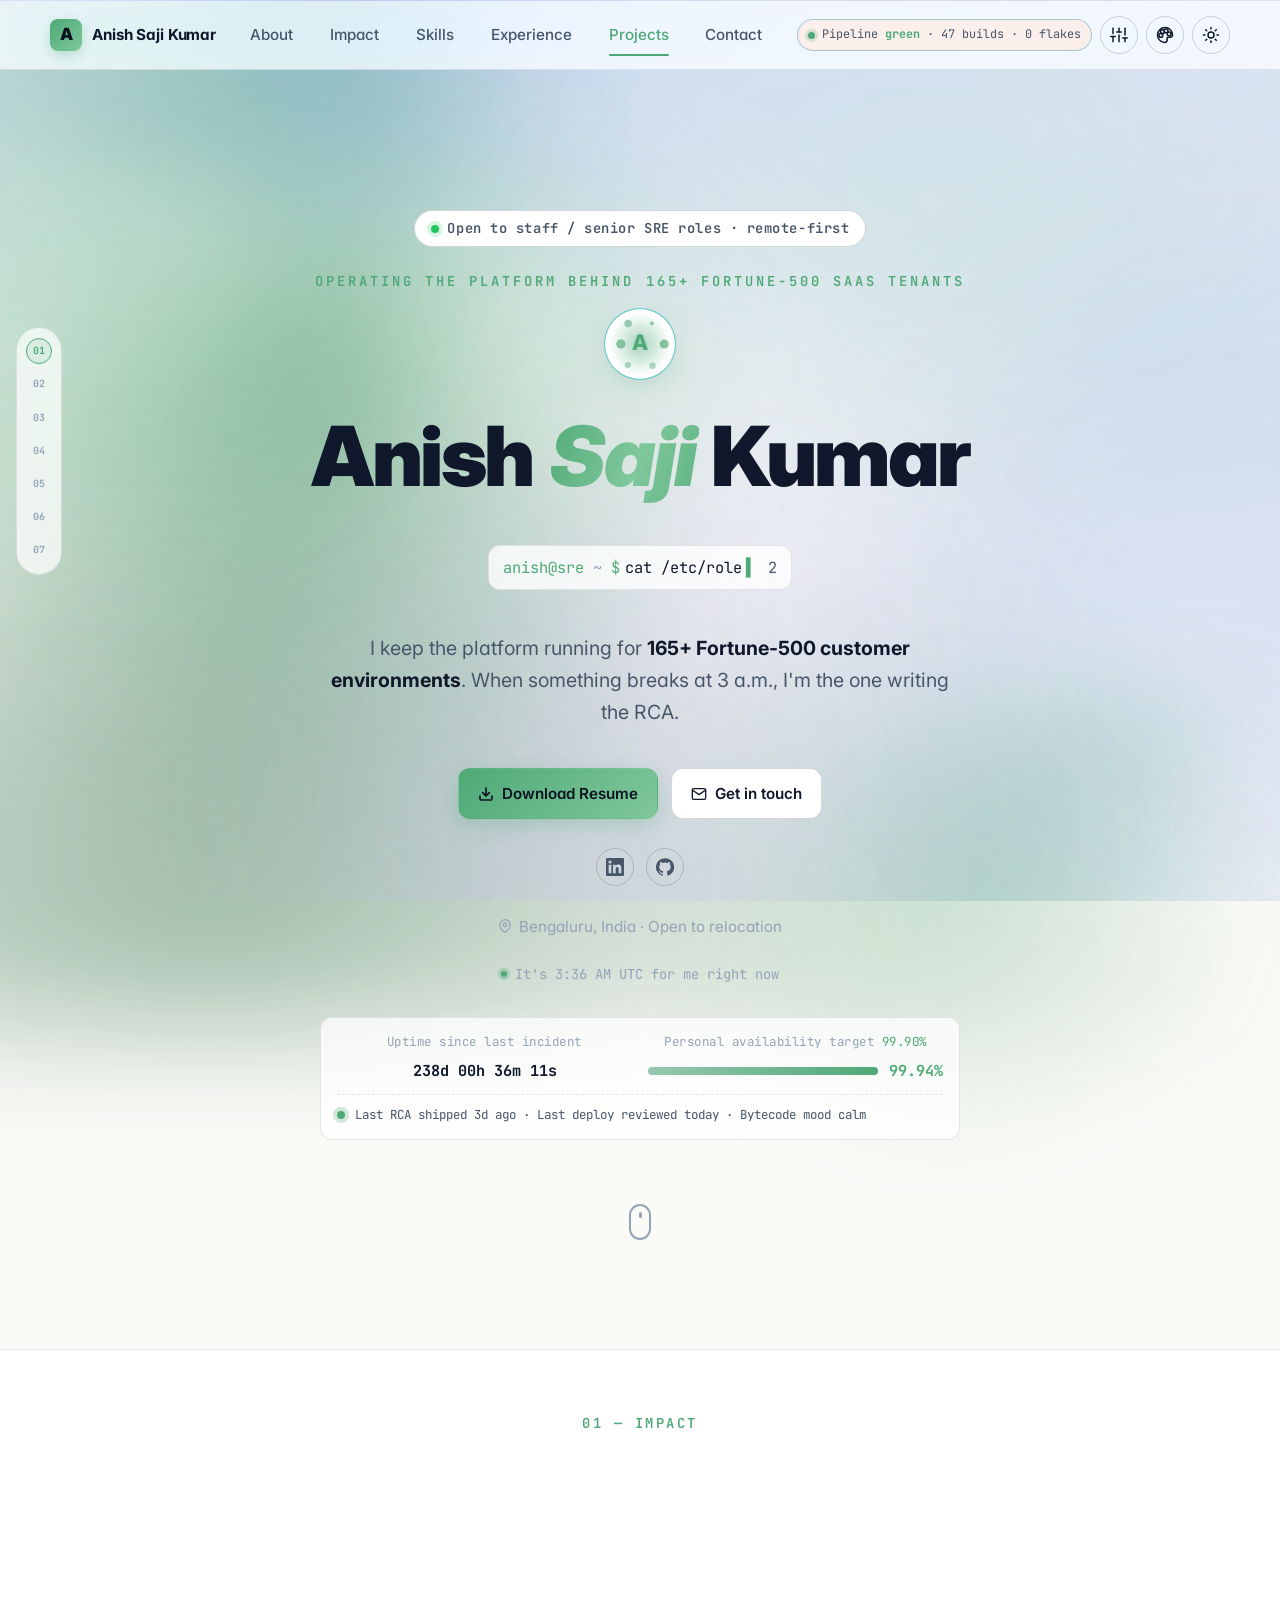
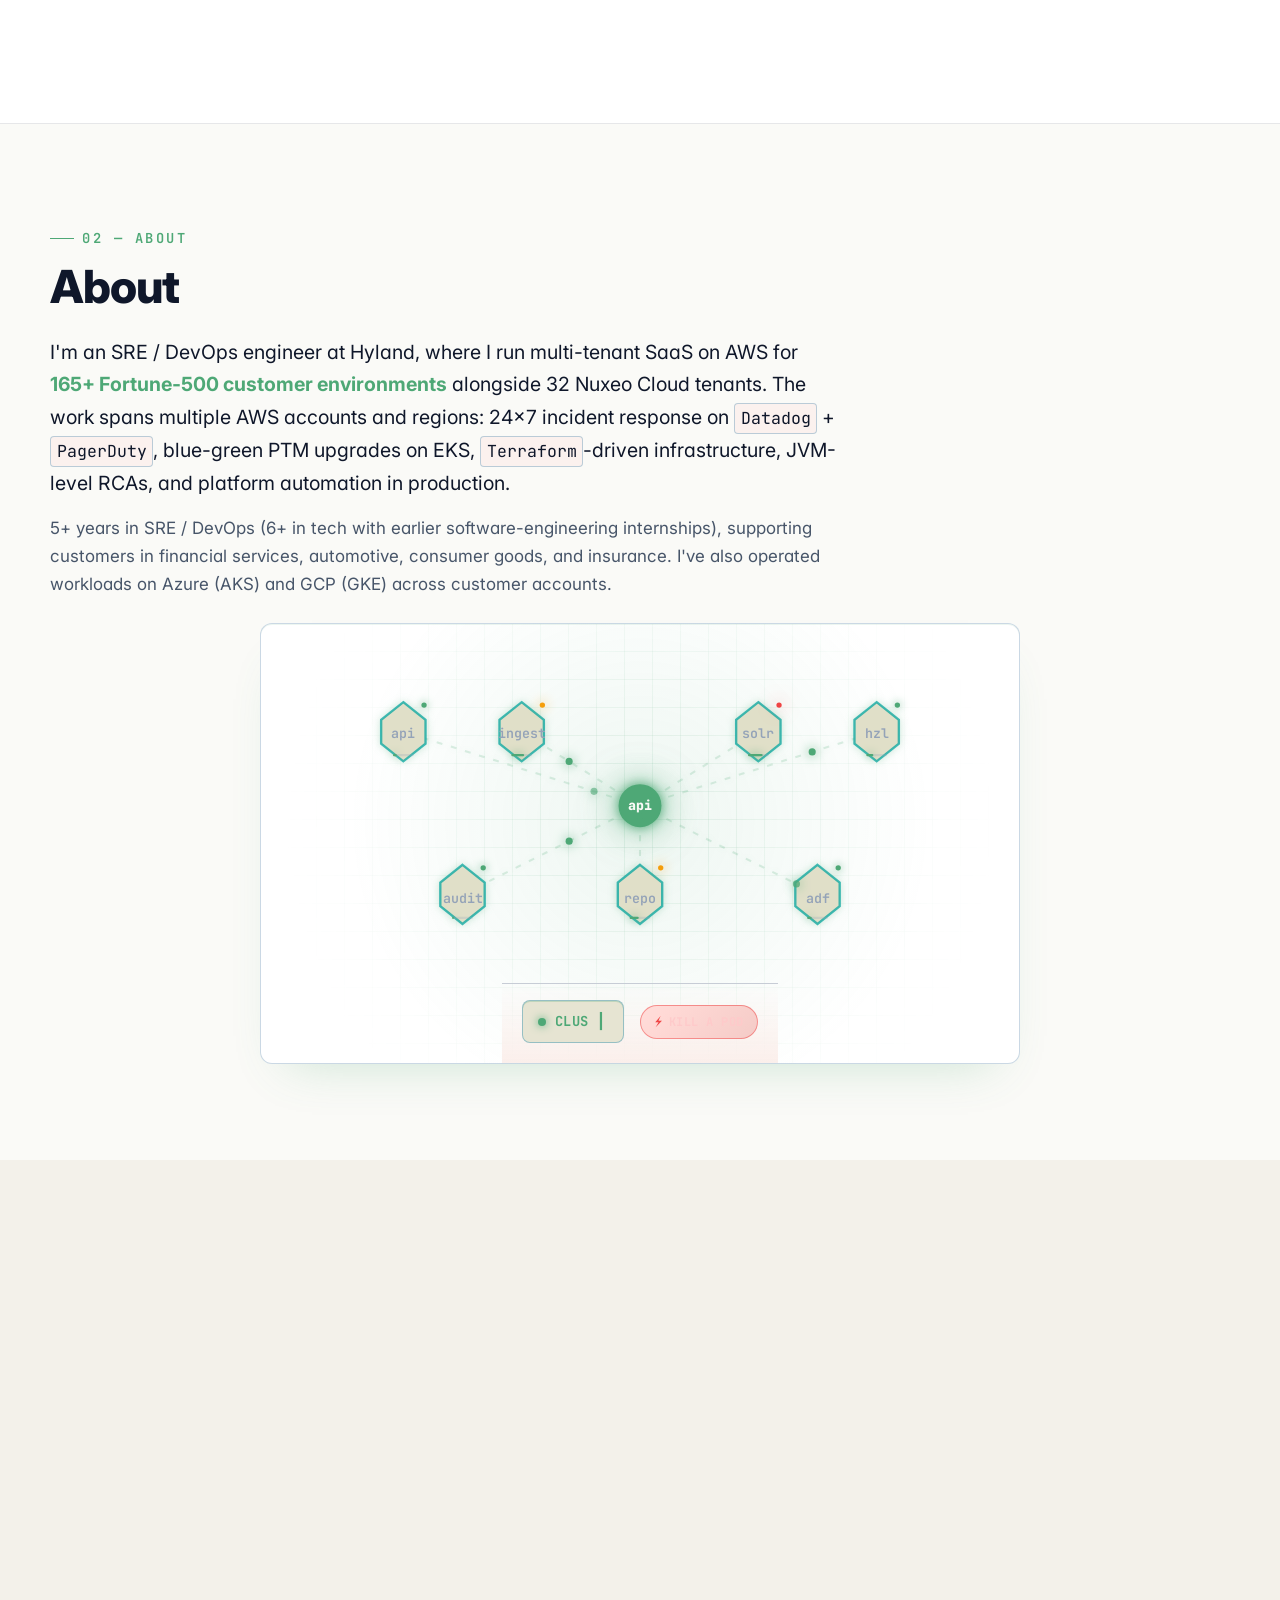
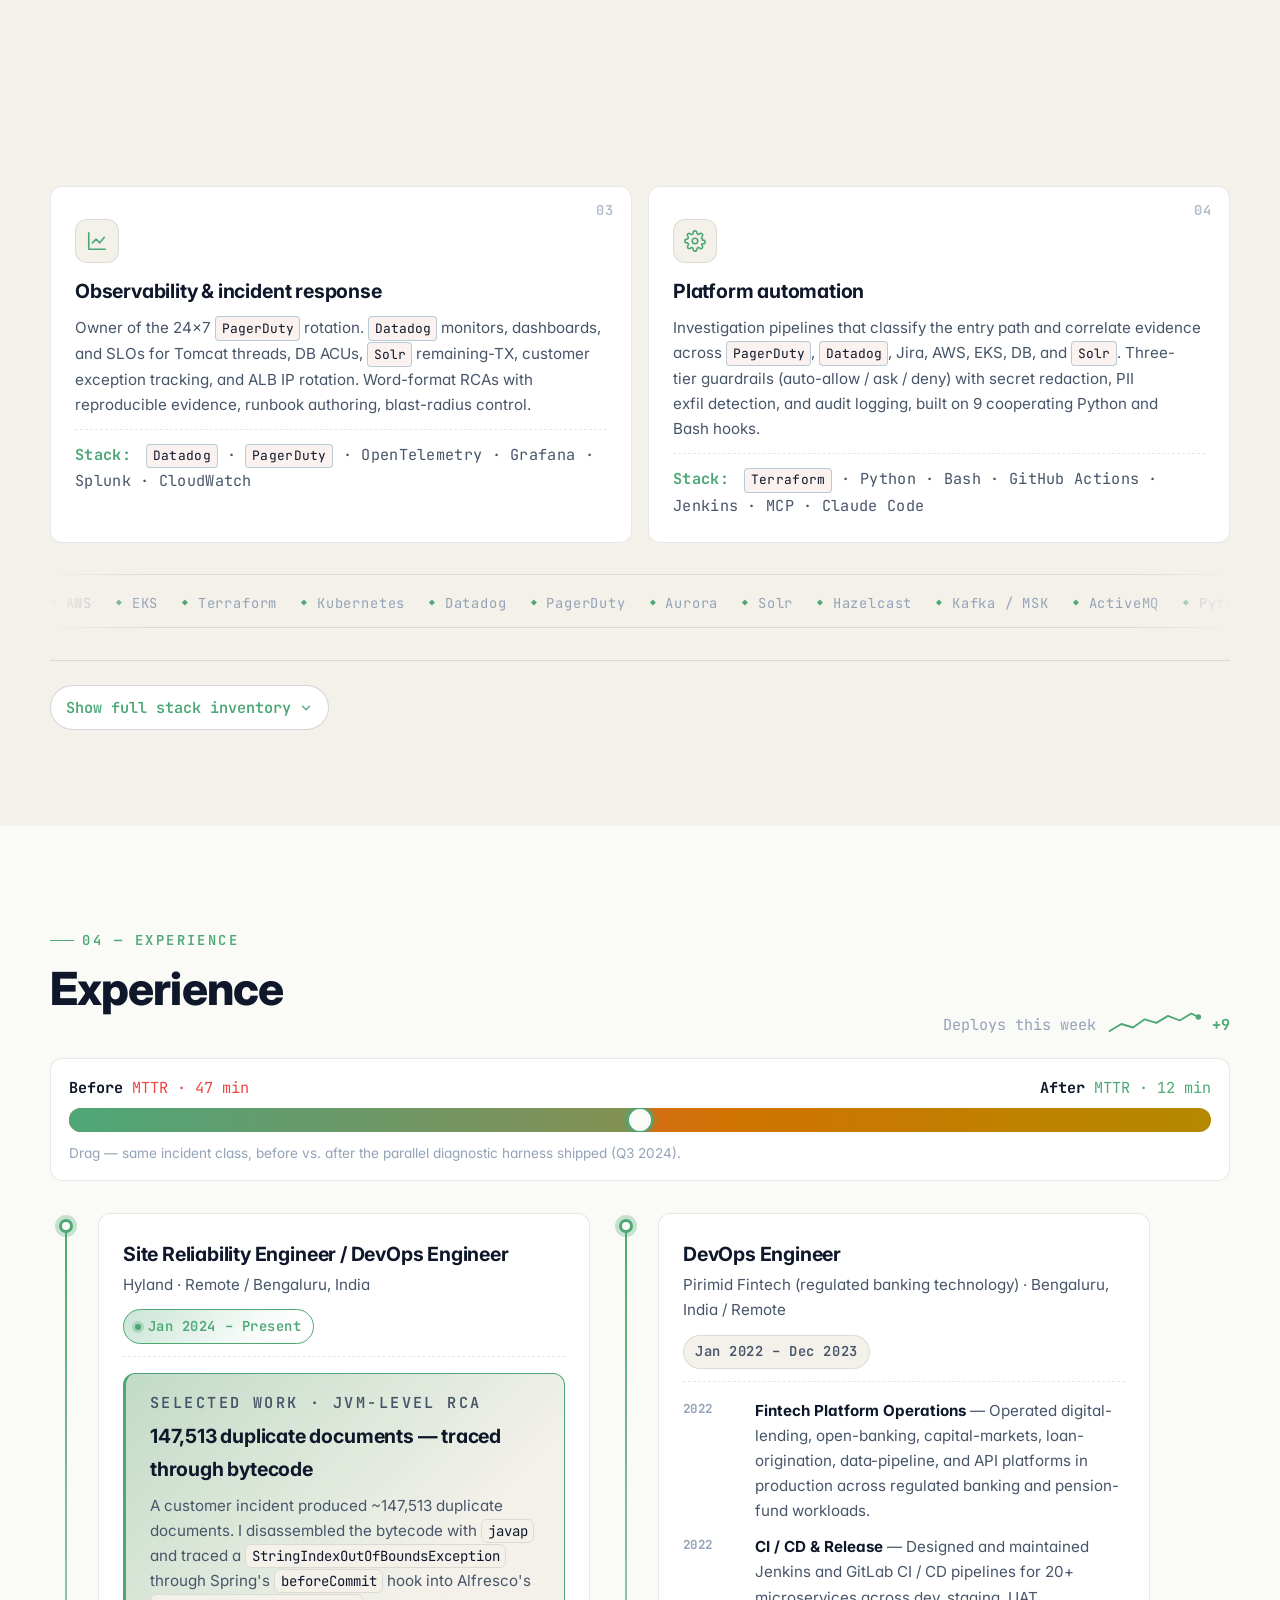
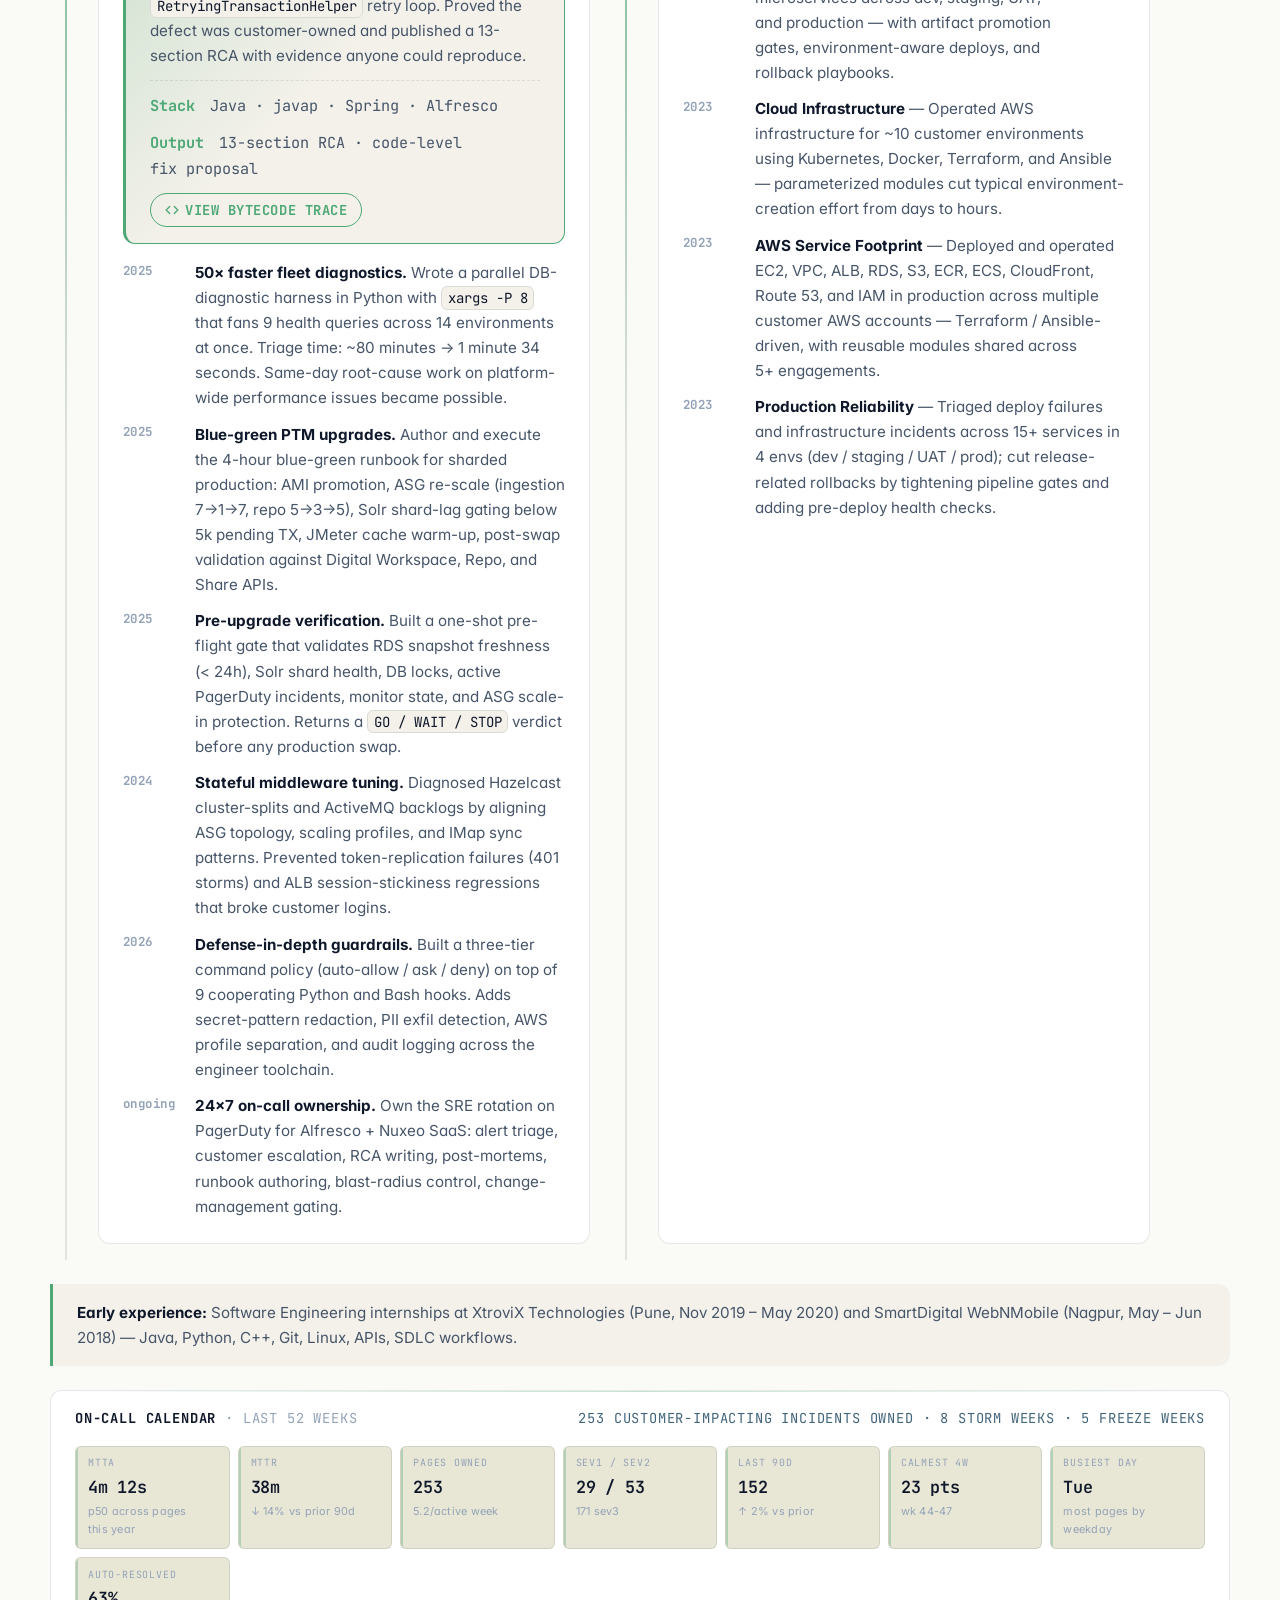
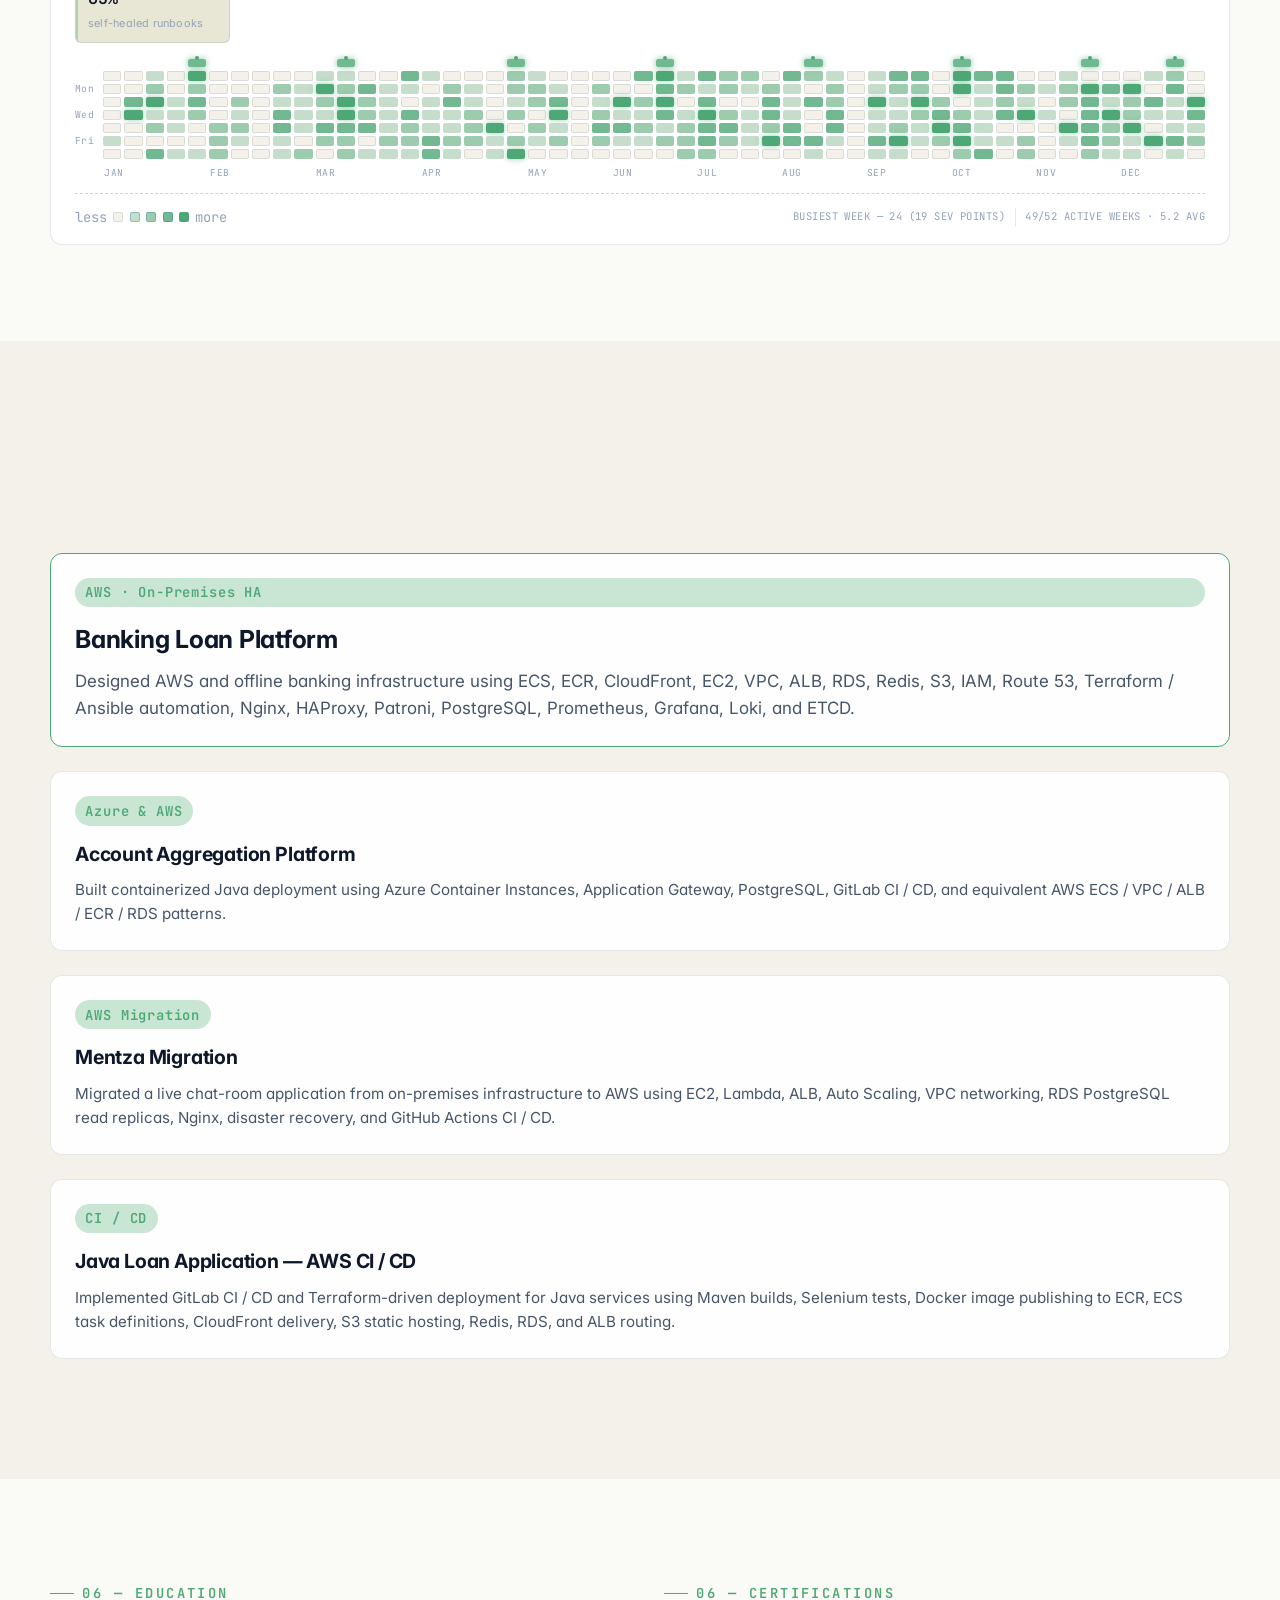
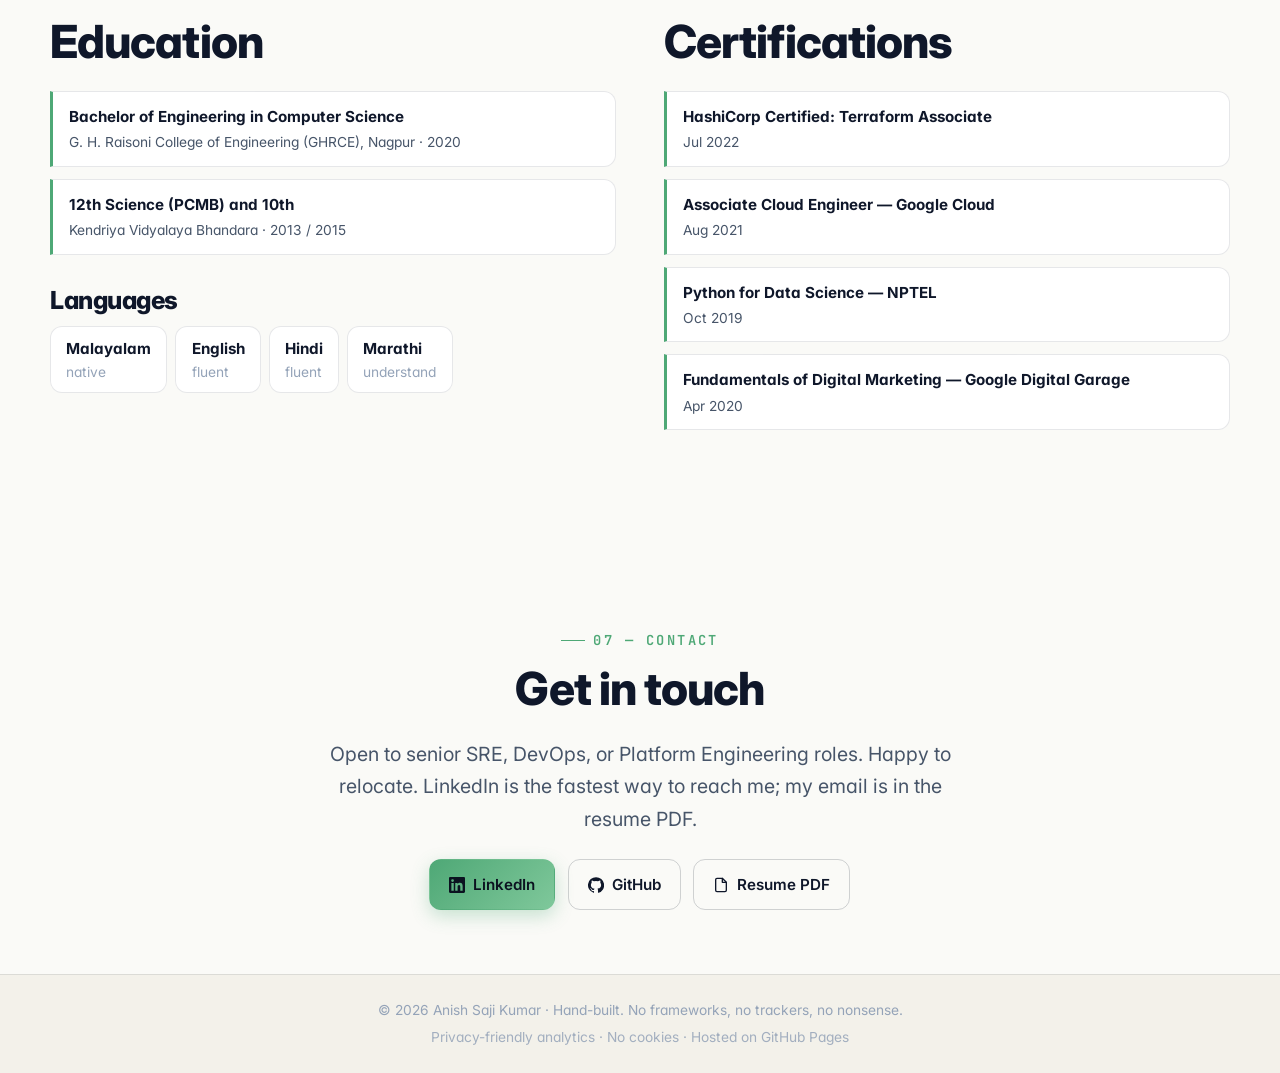
==== commit d2374dc5: "Smooth out scroll handlers and unblock render on font CSS - Cache offsetTop / scrollHeight / innerHe" ====
--- a/index.html
+++ b/index.html
@@ -26,9 +26,12 @@
 <!-- Inter for prose, JetBrains Mono for tabular numbers -->
 <link rel="preconnect" href="https://fonts.googleapis.com" />
 <link rel="preconnect" href="https://fonts.gstatic.com" crossorigin />
-<link href="https://fonts.googleapis.com/css2?family=Inter:wght@400;500;600;700;800;900&family=JetBrains+Mono:wght@500;600&display=swap" rel="stylesheet" />
+<!-- Load Google Fonts CSS without blocking render: media=print swaps to all on load. -->
+<link href="https://fonts.googleapis.com/css2?family=Inter:wght@400;500;600;700;800;900&family=JetBrains+Mono:wght@500;600&display=swap" rel="stylesheet" media="print" onload="this.media='all'" />
+<noscript><link href="https://fonts.googleapis.com/css2?family=Inter:wght@400;500;600;700;800;900&family=JetBrains+Mono:wght@500;600&display=swap" rel="stylesheet" /></noscript>
 
 <link rel="stylesheet" href="assets/style.css" />
+<!-- Plausible analytics: defer + async so it never blocks render -->
 <script defer data-domain="anishsajikumar.github.io" src="https://plausible.io/js/script.js"></script>
 </head>
 
